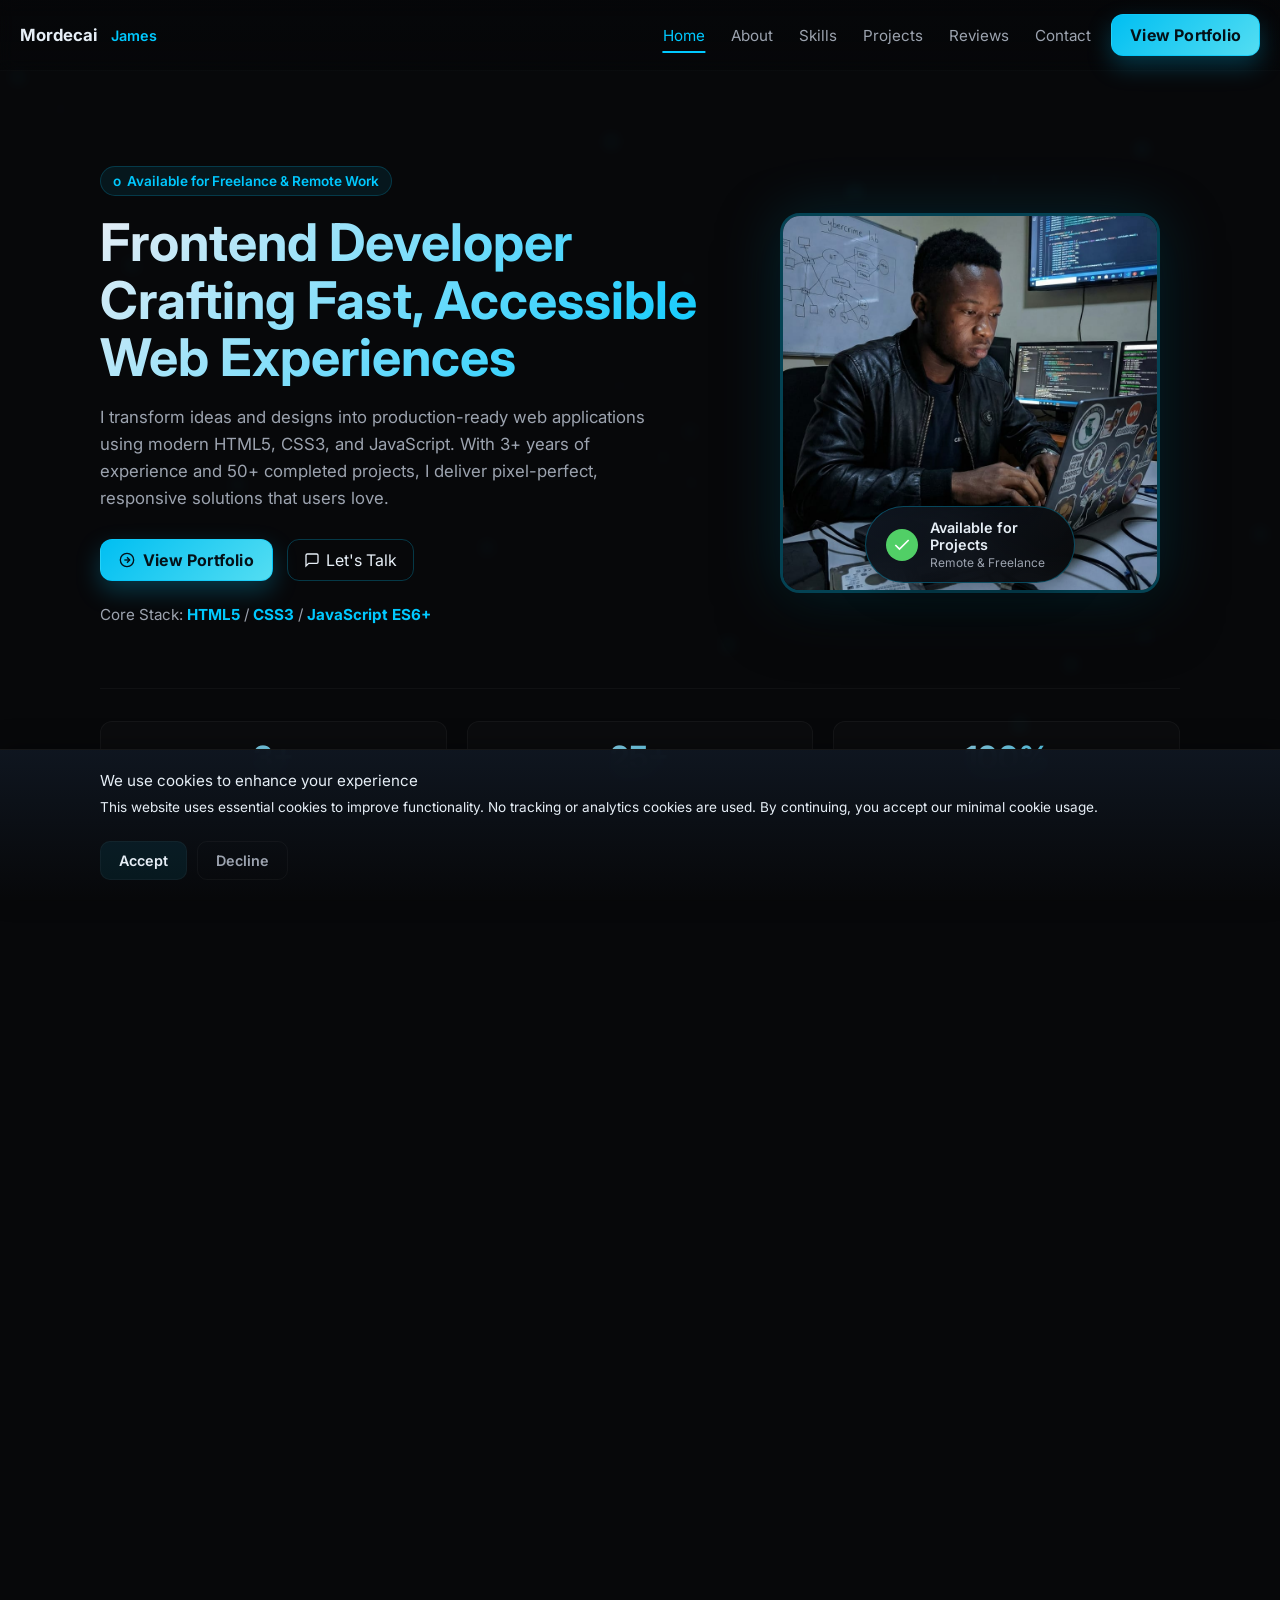
==== index.html @ 6c21eb7c "Update index.html" ====
<!doctype html>
<html lang="en">
<head>
  <meta charset="utf-8">
  <meta name="viewport" content="width=device-width, initial-scale=1">
  <title>Mordecai James - Frontend Developer | HTML, CSS, JavaScript Expert</title>

  <!-- Preload critical hero image for faster LCP -->
  <link rel="preload" as="image" href="mordecai.jpeg" fetchpriority="high">

  <!-- Preconnect for performance -->
  <link rel="preconnect" href="https://fonts.googleapis.com">
  <link rel="preconnect" href="https://fonts.gstatic.com" crossorigin>
  <link href="https://fonts.googleapis.com/css2?family=Inter:wght@300;400;600;700&family=Playfair+Display:ital,wght@0,500;0,600;1,500;1,600&display=swap" rel="stylesheet">

  <!-- SEO & Social Meta Tags -->
  <meta name="description" content="Mordecai James - Frontend Developer with 3+ years of experience building responsive, accessible web applications. Specializing in HTML5, CSS3, and JavaScript.">
  <meta name="keywords" content="frontend developer, web developer, HTML, CSS, JavaScript, portfolio, Mordecai James, Nigeria developer, responsive design">
  <meta name="author" content="Mordecai James">
  <meta name="theme-color" content="#07080a">
  
  <!-- Open Graph / Facebook -->
  <meta property="og:type" content="website">
  <meta property="og:url" content="https://yourwebsite.com/">
  <meta property="og:title" content="Mordecai James - Frontend Developer">
  <meta property="og:description" content="Frontend Developer specializing in building fast, accessible web experiences with modern technologies.">
  <meta property="og:image" content="https://yourwebsite.com/og-image.jpg">
  
  <!-- Twitter -->
  <meta name="twitter:card" content="summary_large_image">
  <meta name="twitter:title" content="Mordecai James - Frontend Developer">
  <meta name="twitter:description" content="Frontend Developer specializing in building fast, accessible web experiences.">
  <meta name="twitter:image" content="https://yourwebsite.com/og-image.jpg">
  
  <!-- Structured Data -->
  <script type="application/ld+json">
  {
    "@context": "https://schema.org",
    "@type": "Person",
    "name": "Mordecai James",
    "jobTitle": "Frontend Developer",
    "url": "https://yourwebsite.com",
    "sameAs": [
      "https://www.facebook.com/DrummerKingmjt",
      "https://github.com/mordecaijames",
      "https://linkedin.com/in/mordecaijames"
    ],
    "address": {
      "@type": "PostalAddress",
      "addressLocality": "Kaduna",
      "addressCountry": "Nigeria"
    },
    "email": "mordecaijames78@gmail.com",
    "telephone": "+234-907-767-3110"
  }
  </script>

  <script>
    document.documentElement.classList.add('js');
  </script>

  <style>
/* =========================
   FUTURISTIC MINIMAL THEME
   Enhanced & Production Ready
   ========================= */

:root {
  --bg: #07080a;
  --surface: #0f1620;
  --card: rgba(255,255,255,0.02);
  --card-border: rgba(255,255,255,0.04);
  --text: #e6eef6;
  --muted: #9ca3af;
  --accent: #00c9ff;
  --accent-soft: rgba(0,201,255,0.08);
  --success: #51cf66;
  --warning: #ffd43b;
  --error: #ff6b6b;
  --radius: 14px;
  --glass-blur: 8px;
  --container: 1120px;
  --transition: 320ms cubic-bezier(.16,.84,.24,1);
  
  --spacing-xs: 8px;
  --spacing-sm: 16px;
  --spacing-md: 24px;
  --spacing-lg: 32px;
  --spacing-xl: 48px;
  --spacing-2xl: 64px;
}

* { 
  box-sizing: border-box;
}

img {
  max-width: 100%;
  height: auto;
  display: block;
}

button,
input,
textarea,
select {
  font: inherit;
}

html {
  scroll-behavior: smooth;
}

html,
body { 
  height: 100%;
  margin: 0; 
  padding: 0; 
  background: var(--bg); 
  color: var(--text); 
  font-family: Inter, system-ui, -apple-system, "Segoe UI", Roboto, "Helvetica Neue", Arial, sans-serif; 
  -webkit-font-smoothing: antialiased; 
  -moz-osx-font-smoothing: grayscale;
  overflow-x: hidden;
}

/* Selection color */
::selection {
  background: var(--accent-soft);
  color: var(--accent);
}

/* Layout helpers */
.container { 
  width: 100%;
  max-width: var(--container); 
  margin: 0 auto; 
  padding: 0 clamp(16px, 4vw, 20px);
}

.grid {
  display: grid;
  gap: clamp(16px, 3vw, 24px); 
  align-items: center; 
}

.section { 
  padding: clamp(40px, 8vw, 64px) 0;
  position: relative; 
  z-index: 5; 
}

.section {
  content-visibility: auto;
  contain-intrinsic-size: 1px 800px;
}

.hero {
  content-visibility: visible;
}

section[id] {
  scroll-margin-top: 90px;
}

.section-head {
  text-align: center;
  margin-bottom: clamp(28px, 5vw, 40px);
}

.section-head h2 {
  font-size: clamp(1.75rem, 3.5vw, 2.25rem);
  margin: 0 0 12px 0;
  line-height: 1.2;
}

.section-head p {
  color: var(--muted);
  font-size: clamp(0.9rem, 2vw, 1rem);
  line-height: 1.6;
  max-width: 600px;
  margin: 0 auto;
}

/* Scroll progress */
#scrollProgress {
  position: fixed;
  left: 0; 
  top: 0; 
  height: 4px; 
  width: 0%; 
  background: linear-gradient(90deg, var(--accent), rgba(0,201,255,0.6)); 
  z-index: 60; 
  box-shadow: 0 6px 18px rgba(0,0,0,0.25); 
  transition: width 120ms linear; 
}

/* Particles canvas */
#particles { 
  position: fixed; 
  inset: 0; 
  z-index: 0; 
  pointer-events: none !important;
  mix-blend-mode: screen; 
  opacity: 0.7; 
  filter: blur(6px); 
}

.nav { 
  position: fixed; 
  inset: 0 auto auto 0;
  top: 0; 
  z-index: 60; 
  width: 100%; 
  pointer-events: auto;
}

.nav-inner { 
  display: flex; 
  align-items: center; 
  justify-content: space-between; 
  padding: clamp(10px, 2vw, 14px) clamp(16px, 4vw, 20px); 
  gap: clamp(12px, 2vw, 16px); 
  backdrop-filter: blur(var(--glass-blur)); 
  background: linear-gradient(180deg, rgba(5,6,8,0.55), rgba(5,6,8,0.35)); 
  border-bottom: 1px solid rgba(255,255,255,0.02); 
  pointer-events: auto;
}

.brand { 
  font-weight: 700; 
  font-size: clamp(0.95rem, 2.5vw, 1.05rem); 
  color: var(--text); 
  text-decoration: none; 
  display: inline-flex; 
  gap: 8px; 
  align-items: center;
  white-space: nowrap;
  cursor: pointer;
  pointer-events: auto;
}

.brand .dot {
  color: var(--accent); 
  font-weight: 600; 
  margin-left: 6px; 
  font-size: 0.9rem; 
}

.nav-links { 
  display: flex; 
  align-items: center; 
  gap: clamp(8px, 2vw, 14px);
  pointer-events: auto;
}

.nav-link { 
  color: var(--muted); 
  text-decoration: none; 
  padding: 8px 6px; 
  border-radius: 8px; 
  transition: var(--transition);
  font-size: clamp(0.85rem, 2vw, 0.95rem);
  white-space: nowrap;
  position: relative;
  cursor: pointer;
  pointer-events: auto;
  user-select: none;
}

.nav-link::after {
  content: '';
  position: absolute;
  bottom: 0;
  left: 50%;
  width: 0;
  height: 2px;
  background: var(--accent);
  transform: translateX(-50%);
  transition: width var(--transition);
}

.nav-link:hover,
.nav-link.active { 
  color: var(--accent); 
}

.nav-link:hover::after,
.nav-link.active::after {
  width: 80%;
}

.nav-link[aria-current="page"] {
  color: var(--accent);
}

.nav-link[aria-current="page"]::after {
  width: 80%;
}

/* Buttons */
.btn-accent { 
  display: inline-flex; 
  gap: 8px; 
  align-items: center; 
  padding: clamp(8px, 2vw, 10px) clamp(14px, 3vw, 18px); 
  min-height: 40px;
  border-radius: 12px; 
  border: 1px solid rgba(0,201,255,0.5); 
  background: linear-gradient(135deg, rgba(0,201,255,0.95), rgba(88,233,255,0.95)); 
  color: #041118; 
  text-decoration: none; 
  font-weight: 700; 
  transition: var(--transition); 
  box-shadow: 0 10px 24px rgba(0,201,255,0.25);
  font-size: clamp(0.9rem, 2.2vw, 1rem);
  letter-spacing: 0.2px;
  white-space: nowrap;
  cursor: pointer;
  pointer-events: auto;
  user-select: none;
  font-family: inherit;
  -webkit-appearance: none;
  appearance: none;
}
.btn-accent:hover {
  box-shadow: 0 14px 30px rgba(0,201,255,0.32); 
  transform: translateY(-2px); 
  border-color: rgba(0,201,255,0.7);
  filter: brightness(1.02);
}
.btn-accent:active {
  transform: translateY(0);
  box-shadow: 0 8px 20px rgba(0,201,255,0.22);
}
.btn-ghost {
  display: inline-flex;
  align-items: center;
  gap: 6px;
  padding: clamp(8px, 2vw, 10px) clamp(14px, 3vw, 16px);
  min-height: 40px;
  border-radius: 12px;
  background: transparent;
  color: var(--text);
  border: 1px solid rgba(0,201,255,0.25);
  text-decoration: none;
  cursor: pointer;
  transition: var(--transition);
  font-size: clamp(0.9rem, 2.2vw, 1rem);
  pointer-events: auto;
  user-select: none;
  font-family: inherit;
  -webkit-appearance: none;
  appearance: none;
}
.btn-ghost:hover {
  color: #041118;
  background: rgba(0,201,255,0.2);
  border-color: rgba(0,201,255,0.45);
  transform: translateY(-1px);
}

.btn-accent:disabled,
.btn-ghost:disabled {
  opacity: 0.6;
  cursor: not-allowed;
  transform: none;
  box-shadow: none;
  filter: none;
}
/* Focus states */
a:focus-visible, 
button:focus-visible {
  outline: 3px solid rgba(0,201,255,0.3);
  outline-offset: 3px;
}

/* Mobile toggle */
.mobile-toggle { 
  display: none; 
  background: transparent; 
  border: 1px solid rgba(255,255,255,0.04); 
  padding: 8px; 
  border-radius: 8px; 
  color: var(--text);
  cursor: pointer;
  transition: var(--transition);
}

.mobile-toggle:hover { 
  transform: translateY(-1px); 
  background: rgba(255,255,255,0.02);
}

@media (max-width: 991px) { 
  .nav-links { 
    display: none; 
  } 
  .mobile-toggle { 
    display: inline-flex; 
  }
}

/* Mobile menu */
.mobile-menu { 
  position: fixed; 
  inset: 0; 
  z-index: 120; 
  display: flex; 
  align-items: flex-start; 
  justify-content: center; 
  pointer-events: none;
  background: rgba(0,0,0,0.6);
  backdrop-filter: blur(4px);
  opacity: 0;
  transition: opacity var(--transition);
}

.mobile-menu.show {
  opacity: 1;
  pointer-events: auto;
}

.mobile-card {
  margin-top: clamp(68px, 12vw, 78px); 
  width: calc(100% - 32px); 
  max-width: 420px; 
  background: linear-gradient(135deg, rgba(15,22,32,0.98), rgba(7,8,10,0.98));
  border: 1px solid var(--card-border); 
  border-radius: 12px; 
  padding: 18px; 
  box-shadow: 0 18px 60px rgba(0,0,0,0.6); 
  pointer-events: auto; 
  transform: translateY(-20px); 
  transition: transform var(--transition); 
}

.mobile-menu.show .mobile-card {
  transform: translateY(0);
}

.mobile-close {
  background: transparent; 
  border: none; 
  color: var(--text); 
  font-size: 20px; 
  float: right;
  cursor: pointer;
  padding: 4px;
  transition: var(--transition);
  line-height: 1;
}

.mobile-close:hover {
  transform: scale(1.1);
  color: var(--accent);
}

.mobile-nav { 
  display: flex; 
  flex-direction: column; 
  gap: 8px; 
  margin-top: 8px;
  clear: both;
}

.mobile-link { 
  text-decoration: none; 
  color: var(--text); 
  padding: 10px; 
  border-radius: 8px;
  transition: var(--transition);
  font-size: clamp(0.9rem, 2vw, 1rem);
}

.mobile-link:hover {
  background: rgba(255,255,255,0.02);
  color: var(--accent);
}

/* Hero Section */
.hero { 
  padding-top: clamp(100px, 18vw, 140px); 
  padding-bottom: clamp(40px, 8vw, 60px); 
  min-height: 100vh; 
  display: flex;
  align-items: center; 
}

.hero-grid {
  display: grid;
  grid-template-columns: 1fr;
  gap: clamp(32px, 6vw, 48px);
  align-items: center;
  width: 100%;
}

@media (min-width: 992px) { 
  .hero-grid { 
    grid-template-columns: 1fr 420px;
    gap: 60px;
  }
}

.kicker { 
  display: inline-flex;
  align-items: center;
  gap: 6px;
  padding: 6px 12px; 
  border-radius: 999px; 
  background: var(--accent-soft); 
  color: var(--accent); 
  font-size: clamp(0.75rem, 2vw, 0.85rem); 
  margin-bottom: 18px;
  font-weight: 600;
  border: 1px solid rgba(0,201,255,0.2);
}

.kicker::before {
  content: 'o';
  animation: pulse 2s ease-in-out infinite;
}

@keyframes pulse {
  0%, 100% { opacity: 1; }
  50% { opacity: 0.5; }
}

.hero-title { 
  font-size: clamp(1.75rem, 6vw, 3.25rem); 
  line-height: 1.1; 
  margin: 0 0 clamp(14px, 3vw, 18px) 0;
  background: linear-gradient(135deg, var(--text) 0%, var(--accent) 100%);
  -webkit-background-clip: text;
  -webkit-text-fill-color: transparent;
  background-clip: text;
}

.hero-sub { 
  color: var(--muted); 
  max-width: 52ch; 
  margin-bottom: clamp(20px, 4vw, 28px);
  font-size: clamp(0.95rem, 2.5vw, 1.05rem);
  line-height: 1.6;
}

.hero-ctas { 
  display: flex; 
  gap: clamp(10px, 2vw, 14px); 
  align-items: center;
  flex-wrap: wrap;
}

.hero-meta { 
  color: var(--muted); 
  margin-top: clamp(20px, 4vw, 24px);
  font-size: clamp(0.85rem, 2vw, 0.95rem);
}

.hero-meta strong {
  color: var(--accent);
}

/* Hero Photo */
.hero-photo-container {
  position: relative;
  display: flex;
  align-items: center;
  justify-content: center;
  padding: clamp(16px, 3vw, 20px);
}

.hero-photo {
  position: relative;
  width: 100%;
  max-width: clamp(280px, 50vw, 380px);
  aspect-ratio: 1;
  object-fit: cover;
  border-radius: clamp(16px, 3vw, 20px);
  border: 3px solid rgba(0,201,255,0.3);
  box-shadow: 
    0 0 60px rgba(0,201,255,0.15),
    0 20px 60px rgba(0,0,0,0.5);
  z-index: 2;
  transition: var(--transition);
}

.hero-photo:hover {
  transform: scale(1.02);
  border-color: rgba(0,201,255,0.5);
}

.photo-badge {
  position: absolute;
  bottom: clamp(20px, 4vw, 30px);
  left: 50%;
  transform: translateX(-50%);
  background: linear-gradient(135deg, rgba(15,22,32,0.95), rgba(7,8,10,0.95));
  backdrop-filter: blur(12px);
  border: 1px solid rgba(0,201,255,0.3);
  border-radius: 50px;
  padding: clamp(10px, 2vw, 12px) clamp(16px, 3vw, 20px);
  display: flex;
  align-items: center;
  gap: clamp(10px, 2vw, 12px);
  box-shadow: 0 8px 32px rgba(0,0,0,0.4);
  z-index: 3;
  animation: slideUp 0.6s ease-out 0.3s backwards;
}

@keyframes slideUp {
  from {
    opacity: 0;
    transform: translateX(-50%) translateY(20px);
  }
  to {
    opacity: 1;
    transform: translateX(-50%) translateY(0);
  }
}

.badge-icon {
  width: clamp(28px, 5vw, 32px);
  height: clamp(28px, 5vw, 32px);
  background: var(--success);
  border-radius: 50%;
  display: flex;
  align-items: center;
  justify-content: center;
  color: white;
  flex-shrink: 0;
  font-size: clamp(0.9rem, 2vw, 1rem);
}

.badge-text {
  text-align: left;
  min-width: 0;
}

.badge-title {
  font-size: clamp(0.8rem, 2vw, 0.9rem);
  font-weight: 600;
  color: var(--text);
  margin-bottom: 2px;
}

.badge-subtitle {
  font-size: clamp(0.7rem, 1.8vw, 0.75rem);
  color: var(--muted);
}

/* Stats */
.hero-stats {
  display: grid;
  grid-template-columns: repeat(auto-fit, minmax(120px, 1fr));
  gap: clamp(12px, 3vw, 20px);
  margin-top: clamp(32px, 6vw, 48px);
  padding-top: clamp(24px, 4vw, 32px);
  border-top: 1px solid rgba(255,255,255,0.04);
}

.stat-item {
  text-align: center;
  padding: clamp(12px, 2.5vw, 16px);
  background: var(--card);
  border: 1px solid var(--card-border);
  border-radius: 12px;
  transition: var(--transition);
}

.stat-item:hover {
  transform: translateY(-4px);
  border-color: rgba(0,201,255,0.2);
  box-shadow: 0 8px 24px rgba(0,201,255,0.08);
}

.stat-number {
  font-size: clamp(1.5rem, 4vw, 2rem);
  font-weight: 700;
  background: linear-gradient(135deg, var(--text) 0%, var(--accent) 100%);
  -webkit-background-clip: text;
  -webkit-text-fill-color: transparent;
  background-clip: text;
  margin-bottom: 4px;
  display: block;
}

.stat-label {
  font-size: clamp(0.75rem, 2vw, 0.85rem);
  color: var(--muted);
  text-transform: uppercase;
  letter-spacing: 0.5px;
  display: block;
}

/* Cards */
.card {
  background: rgba(255,255,255,0.02);
  border-radius: 12px;
  padding: clamp(16px, 3vw, 24px);
  border: 1px solid rgba(255,255,255,0.04);
  box-shadow: 0 8px 24px rgba(0,201,255,0.04);
  transition: var(--transition);
}

.card:hover {
  transform: translateY(-4px);
  box-shadow: 0 12px 32px rgba(0,201,255,0.1);
  border-color: rgba(0,201,255,0.1);
}

.card h3 {
  font-size: clamp(1rem, 2.5vw, 1.15rem);
  margin-top: 0;
  position: relative;
  padding-bottom: 12px;
}

.card h3::after {
  content: "";
  position: absolute;
  bottom: 0;
  left: 0;
  width: 40px;
  height: 3px;
  background: var(--accent);
  border-radius: 2px;
}

/* About Section */
.about-grid { 
  grid-template-columns: 1fr;
  gap: clamp(20px, 4vw, 24px);
}

@media (min-width: 768px) { 
  .about-grid { 
    grid-template-columns: minmax(250px, 300px) 1fr; 
  } 
}

.avatar { 
  width: 100%;
  max-width: 200px;
  aspect-ratio: 1;
  border-radius: 50%; 
  object-fit: cover; 
  border: 3px solid rgba(0,201,255,0.2); 
  box-shadow: 0 8px 24px rgba(0,0,0,0.3);
}

.info-list {
  list-style: none;
  padding: 0;
  margin: 16px 0;
}

.info-list li {
  padding: 8px 0;
  border-bottom: 1px solid rgba(255,255,255,0.04);
  color: var(--muted);
}

.info-list li:last-child {
  border-bottom: none;
}

.info-list strong {
  color: var(--text);
  margin-right: 8px;
}

.two-grid { 
  display: grid; 
  grid-template-columns: 1fr; 
  gap: clamp(12px, 2.5vw, 16px); 
  margin-top: 16px; 
}

@media (min-width: 640px) { 
  .two-grid { 
    grid-template-columns: 1fr 1fr; 
  } 
}

.mini {
  background: linear-gradient(135deg, var(--card) 0%, rgba(0,201,255,0.05) 100%);
  border: 1px solid var(--card-border);
  border-radius: 12px;
  padding: clamp(14px, 3vw, 16px) clamp(16px, 3.5vw, 20px);
  transition: var(--transition);
}

.mini:hover {
  transform: translateY(-4px);
  box-shadow: 0 12px 24px rgba(0,201,255,0.08);
  border-color: rgba(0,201,255,0.2);
}

.mini h3 {
  font-size: clamp(1.1rem, 2.5vw, 1.3rem);
  font-weight: 600;
  margin-bottom: 12px;
  margin-top: 0;
}

.mini ul {
  list-style: none;
  padding: 0;
  margin: 8px 0 0 0;
  font-size: clamp(0.85rem, 2vw, 0.95rem);
}

.mini ul li {
  margin-bottom: 6px;
  padding-left: 20px;
  position: relative;
  line-height: 1.6;
  transition: var(--transition);
  color: var(--muted);
}

.mini ul li:before {
  content: "v";
  position: absolute;
  left: 0;
  color: var(--accent);
  font-weight: bold;
}

.mini ul li:hover {
  transform: translateX(4px);
  color: var(--text);
}

/* Skills Section */
.skills-grid { 
  grid-template-columns: 1fr;
  gap: clamp(16px, 3vw, 24px);
}

@media (min-width: 640px) {
  .skills-grid {
    grid-template-columns: repeat(2, 1fr);
  }
}

@media (min-width: 900px) { 
  .skills-grid { 
    grid-template-columns: repeat(3, 1fr); 
  } 
}

.skill {
  margin-bottom: 16px; 
}

.skill h4 {
  margin: 0 0 8px 0;
  font-size: clamp(0.9rem, 2vw, 1rem);
  color: var(--text);
  display: flex;
  justify-content: space-between;
  align-items: center;
}

.progress-container { 
  background: rgba(255,255,255,0.04); 
  height: 8px; 
  border-radius: 999px; 
  overflow: hidden; 
  position: relative;
}

.progress-bar { 
  height: 8px;
  width: 0%; 
  background: linear-gradient(90deg, var(--accent), rgba(0,201,255,0.6)); 
  box-shadow: 0 0 10px rgba(0,201,255,0.4); 
  transition: width 1.2s cubic-bezier(.16,.84,.24,1); 
  position: relative;
}

.progress-bar::after {
  content: '';
  position: absolute;
  right: 0;
  top: 0;
  width: 20%;
  height: 100%;
  background: linear-gradient(90deg, transparent, rgba(255,255,255,0.3));
}

.tool-grid { 
  display: grid; 
  grid-template-columns: repeat(auto-fill, minmax(90px, 1fr)); 
  gap: 8px; 
  margin-top: 12px; 
}

.tool { 
  padding: clamp(8px, 2vw, 10px); 
  text-align: center; 
  border-radius: 8px; 
  background: rgba(255,255,255,0.02); 
  border: 1px solid rgba(255,255,255,0.03); 
  color: var(--muted); 
  transition: var(--transition);
  cursor: default;
  font-size: clamp(0.8rem, 2vw, 0.9rem);
}

.tool:hover {
  background: var(--accent-soft);
  color: var(--accent);
  border-color: var(--accent);
  transform: translateY(-2px);
}

/* Projects */
.project-grid { 
  grid-template-columns: 1fr;
  gap: clamp(16px, 3vw, 20px); 
}

@media (min-width: 768px) {
  .project-grid {
    grid-template-columns: repeat(2, 1fr);
  }
}

.project-media {
  width: 100%;
  border-radius: 12px;
  overflow: hidden;
  border: 1px solid rgba(255,255,255,0.06);
  background: linear-gradient(135deg, rgba(0,201,255,0.08), rgba(255,255,255,0.02));
  aspect-ratio: 16 / 9;
  margin: 12px 0 16px;
}

.project-media img {
  width: 100%;
  height: 100%;
  object-fit: cover;
  display: block;
}

.project-metrics {
  display: flex;
  gap: 12px;
  flex-wrap: wrap;
  margin: 12px 0;
  padding: 12px 0;
  border-top: 1px solid rgba(255,255,255,0.04);
  border-bottom: 1px solid rgba(255,255,255,0.04);
}

.project-metrics span {
  font-size: clamp(0.75rem, 2vw, 0.85rem);
  color: var(--muted);
  background: rgba(255,255,255,0.02);
  padding: 4px 10px;
  border-radius: 6px;
}

.tags {
  margin-top: 12px; 
  display: flex; 
  gap: 8px; 
  flex-wrap: wrap; 
}

.project-tech { 
  display: inline-block; 
  background: rgba(255,255,255,0.03); 
  padding: 6px 10px; 
  border-radius: 999px; 
  color: var(--muted); 
  font-size: clamp(0.75rem, 1.8vw, 0.78rem); 
  border: 1px solid rgba(255,255,255,0.04);
  transition: var(--transition);
}

.project-tech:hover {
  background: var(--accent-soft);
  color: var(--accent);
  border-color: var(--accent);
}

.project-actions { 
  margin-top: 12px; 
  display: flex; 
  gap: 10px;
  flex-wrap: wrap;
}

.link { 
  color: var(--muted); 
  text-decoration: none; 
  border: 1px solid rgba(255,255,255,0.03); 
  padding: 6px 10px; 
  border-radius: 8px; 
  cursor: pointer;
  transition: var(--transition);
  font-size: clamp(0.85rem, 2vw, 0.95rem);
}

.link:hover { 
  color: var(--accent); 
  background: rgba(0,201,255,0.04); 
  transform: translateY(-1px); 
  border-color: var(--accent);
}

/* Testimonials */
.testimonial-grid { 
  grid-template-columns: 1fr;
  gap: clamp(16px, 3vw, 20px); 
}

@media (min-width: 640px) {
  .testimonial-grid {
    grid-template-columns: repeat(2, 1fr);
  }
}

@media (min-width: 992px) { 
  .testimonial-grid { 
    grid-template-columns: repeat(3, 1fr); 
  } 
}

.testimonial-header {
  display: flex;
  align-items: center;
  gap: 12px;
  margin-bottom: 12px;
}

.testimonial-avatar {
  width: clamp(44px, 8vw, 48px);
  height: clamp(44px, 8vw, 48px);
  border-radius: 50%;
  object-fit: cover;
  border: 2px solid rgba(255,255,255,0.04);
  flex-shrink: 0;
}

.rating {
  color: var(--accent);
  font-size: clamp(1rem, 2vw, 1.1rem);
  letter-spacing: 2px;
  margin: 8px 0;
}

.testimonial-grid .card {
  position: relative;
  overflow: hidden;
}

.testimonial-grid .card::after {
  content: "";
  position: absolute;
  top: -40%;
  left: -120%;
  width: 60%;
  height: 180%;
  background: linear-gradient(120deg, transparent, rgba(0,201,255,0.12), transparent);
  transform: translateX(0);
  opacity: 0;
  pointer-events: none;
}

.testimonial-grid .card:hover::after,
.testimonial-grid .card:focus-within::after {
  animation: testimonialShine 1.2s ease;
}

@keyframes testimonialShine {
  0% { transform: translateX(0); opacity: 0; }
  30% { opacity: 0.35; }
  100% { transform: translateX(240%); opacity: 0; }
}

/* Contact */
.contact-grid { 
  grid-template-columns: 1fr; 
  gap: clamp(16px, 3vw, 20px); 
}

@media (min-width: 768px) {
  .contact-grid {
    grid-template-columns: 1fr 340px;
  }
}

.contact-form {
  position: relative;
  z-index: 30;
}

.label { 
  font-size: clamp(0.85rem, 2vw, 0.9rem); 
  color: var(--muted); 
  margin-bottom: 6px; 
  display: block; 
  font-weight: 500;
}

.input, textarea { 
  width: 100%; 
  padding: clamp(10px, 2vw, 12px) 14px; 
  border-radius: 8px; 
  background: rgba(255,255,255,0.02); 
  border: 1px solid rgba(255,255,255,0.04); 
  color: var(--text); 
  outline: none; 
  transition: var(--transition);
  font-size: clamp(0.9rem, 2vw, 1rem);
  font-family: inherit;
  margin-bottom: 16px;
}

.input:focus, textarea:focus { 
  border-color: var(--accent); 
  box-shadow: 0 0 0 3px rgba(0,201,255,0.1); 
  background: rgba(255,255,255,0.03);
}

textarea {
  resize: vertical;
  min-height: 120px;
}

.contact-list {
  list-style: none;
  padding: 0;
  margin: 16px 0;
}

.contact-list li {
  margin-bottom: 14px;
  color: var(--muted);
  font-size: clamp(0.85rem, 2vw, 0.95rem);
  display: flex;
  align-items: flex-start;
  gap: 8px;
}

.contact-list li::before {
  content: '>';
  color: var(--accent);
  flex-shrink: 0;
}

.contact-list a {
  color: var(--accent);
  text-decoration: none;
  transition: var(--transition);
  word-break: break-word;
}

.contact-list a:hover {
  color: var(--text);
  text-decoration: underline;
}

.social-links {
  display: flex;
  gap: 12px;
  margin-top: 20px;
  padding-top: 20px;
  border-top: 1px solid rgba(255, 255, 255, 0.04);
  flex-wrap: wrap;
}

.social-link {
  display: flex;
  align-items: center;
  justify-content: center;
  width: clamp(40px, 8vw, 44px);
  height: clamp(40px, 8vw, 44px);
  border-radius: 10px;
  background: rgba(255, 255, 255, 0.02);
  border: 1px solid rgba(255, 255, 255, 0.04);
  color: var(--muted);
  transition: var(--transition);
}

.social-link:hover {
  background: var(--accent-soft);
  border-color: var(--accent);
  color: var(--accent);
  transform: translateY(-2px);
  box-shadow: 0 8px 20px rgba(0, 201, 255, 0.08);
}

/* Status message */
.status-msg {
  margin-top: 12px;
  padding: 12px;
  border-radius: 8px;
  font-size: clamp(0.85rem, 2vw, 0.95rem);
  display: none;
}

.status-msg.show {
  display: block;
}

.status-msg.success {
  background: rgba(81, 207, 102, 0.1);
  color: var(--success);
  border: 1px solid rgba(81, 207, 102, 0.2);
}

.status-msg.error {
  background: rgba(255, 107, 107, 0.1);
  color: var(--error);
  border: 1px solid rgba(255, 107, 107, 0.2);
}

/* Cookie Banner */
.cookie-banner {
  position: fixed;
  bottom: 0;
  left: 0;
  right: 0;
  z-index: 100;
  background: linear-gradient(180deg, rgba(15,22,32,0.98), rgba(7,8,10,0.98));
  backdrop-filter: blur(12px);
  border-top: 1px solid rgba(255,255,255,0.06);
  box-shadow: 0 -4px 24px rgba(0,0,0,0.3);
  transform: translateY(100%);
  transition: transform 0.4s cubic-bezier(.16,.84,.24,1);
}

.cookie-banner.show {
  transform: translateY(0);
}

.cookie-content {
  max-width: var(--container);
  margin: 0 auto;
  padding: clamp(16px, 3vw, 20px);
  display: flex;
  align-items: center;
  justify-content: space-between;
  gap: clamp(16px, 3vw, 20px);
  flex-wrap: wrap;
}

.cookie-text p {
  margin: 0 0 4px 0;
  color: var(--text);
  font-size: clamp(0.85rem, 2vw, 0.95rem);
  line-height: 1.5;
}

.cookie-text a {
  color: var(--accent);
  text-decoration: none;
}

.cookie-text a:hover {
  text-decoration: underline;
}

.cookie-actions {
  display: flex;
  gap: 10px;
  align-items: center;
  flex-wrap: wrap;
}

.cookie-btn {
  padding: clamp(8px, 2vw, 10px) clamp(14px, 3vw, 18px);
  border-radius: 10px;
  font-size: clamp(0.85rem, 2vw, 0.9rem);
  font-weight: 600;
  cursor: pointer;
  transition: var(--transition);
  border: 1px solid rgba(255,255,255,0.04);
  font-family: inherit;
  white-space: nowrap;
}

.cookie-btn.accept {
  background: var(--accent-soft);
  color: var(--text);
}

.cookie-btn.accept:hover {
  box-shadow: 0 6px 20px rgba(0,201,255,0.14);
  transform: translateY(-1px);
}

.cookie-btn.decline {
  background: transparent;
  color: var(--muted);
}

.cookie-btn.decline:hover {
  color: var(--text);
  background: rgba(255,255,255,0.02);
}

/* Footer */
.footer { 
  border-top: 1px solid rgba(255,255,255,0.03); 
  padding: clamp(32px, 6vw, 64px) 0; 
  margin-top: clamp(24px, 5vw, 32px); 
  background: linear-gradient(180deg, rgba(8,10,12,0.98), rgba(6,8,10,0.98));
}

.footer-grid {
  display: grid;
  grid-template-columns: 1.4fr 1fr 1fr 1fr;
  gap: clamp(20px, 4vw, 32px);
}

@media (max-width: 900px) {
  .footer-grid {
    grid-template-columns: 1fr 1fr;
  }
}

@media (max-width: 600px) {
  .footer-grid {
    grid-template-columns: 1fr;
  }
}

.footer-brand h3 {
  margin: 0 0 6px 0;
  font-size: clamp(1.1rem, 2.5vw, 1.35rem);
  letter-spacing: 0.8px;
}

.footer-brand .muted {
  margin: 0;
  line-height: 1.6;
}

.footer-title {
  font-size: clamp(0.75rem, 2vw, 0.85rem);
  letter-spacing: 2px;
  text-transform: uppercase;
  color: rgba(255,255,255,0.6);
  margin: 0 0 12px 0;
}

.footer-links {
  display: flex;
  flex-direction: column;
  gap: 8px;
}

.footer-links a {
  color: var(--muted);
  text-decoration: none;
  transition: var(--transition);
  font-size: clamp(0.85rem, 2vw, 0.95rem);
}

.footer-links a:hover {
  color: var(--accent);
}

.footer-socials {
  display: flex;
  gap: 10px;
  margin-top: 16px;
}

.footer-social {
  width: 36px;
  height: 36px;
  border-radius: 8px;
  display: inline-flex;
  align-items: center;
  justify-content: center;
  background: rgba(255,255,255,0.03);
  border: 1px solid rgba(255,255,255,0.05);
  color: var(--muted);
  transition: var(--transition);
}

.footer-social:hover {
  color: var(--accent);
  border-color: rgba(0,201,255,0.4);
  box-shadow: 0 8px 20px rgba(0,201,255,0.1);
  transform: translateY(-2px);
}

.footer-bottom {
  margin-top: clamp(20px, 4vw, 28px);
  padding-top: clamp(14px, 3vw, 18px);
  border-top: 1px solid rgba(255,255,255,0.04);
  display: flex;
  flex-wrap: wrap;
  gap: 12px;
  justify-content: space-between;
  font-size: clamp(0.85rem, 2vw, 0.95rem);
}

.footer-bottom a {
  color: var(--muted);
  text-decoration: none;
}

.footer-bottom a:hover {
  color: var(--accent);
}

/* Utility */
.muted { 
  color: var(--muted); 
}

.mt { 
  margin-top: 12px; 
}

.reveal { 
  opacity: 1; 
  transform: none; 
}

.js .reveal { 
  opacity: 0; 
  transform: translateY(14px); 
  transition: opacity 0.8s ease, transform 0.8s ease; 
}

.js .reveal.in-view { 
  opacity: 1; 
  transform: none; 
}

/* Accessibility */
.skip-link {
  position: absolute;
  top: -40px;
  left: 0;
  background: var(--accent);
  color: var(--bg);
  padding: 8px 16px;
  text-decoration: none;
  z-index: 100;
  border-radius: 0 0 8px 0;
}

.skip-link:focus {
  top: 0;
}

/* Reduced motion */
@media (prefers-reduced-motion: reduce) {
  *,
  *::before,
  *::after {
    animation-duration: 0.01ms !important;
    animation-iteration-count: 1 !important;
    transition-duration: 0.01ms !important;
  }
  
  .reveal {
    opacity: 1;
    transform: none;
  }
}

/* Responsive */
@media (max-width: 640px) {
  .hero-ctas {
    flex-direction: column;
    align-items: stretch;
  }
  
  .hero-ctas .btn-accent,
  .hero-ctas .btn-ghost {
  display: inline-flex;
  align-items: center;
  gap: 6px;
  padding: clamp(8px, 2vw, 10px) clamp(14px, 3vw, 16px);
  min-height: 40px;
  border-radius: 12px;
  background: transparent;
  color: var(--text);
  border: 1px solid rgba(0,201,255,0.25);
  text-decoration: none;
  cursor: pointer;
  transition: var(--transition);
  font-size: clamp(0.9rem, 2.2vw, 1rem);
  pointer-events: auto;
  user-select: none;
  font-family: inherit;
  -webkit-appearance: none;
  appearance: none;
}
.footer-inner {
    flex-direction: column;
    text-align: center;
    gap: 16px;
  }
}

@media (max-width: 480px) {
  .photo-badge {
    flex-direction: column;
    text-align: center;
    padding: 12px;
  }
}
  </style>
</head>

<body>
  <a href="#main-content" class="skip-link">Skip to main content</a>

  <div id="scrollProgress" aria-hidden="true"></div>
  <canvas id="particles" aria-hidden="true"></canvas>

  <header class="nav" role="banner">
    <div class="nav-inner">
      <a href="#home" class="brand" aria-label="Mordecai James - Home">
        Mordecai<span class="dot">James</span>
      </a>

      <nav class="nav-links" aria-label="Primary navigation">
        <a href="#home" class="nav-link" style="cursor: pointer;">Home</a>
        <a href="#about" class="nav-link" style="cursor: pointer;">About</a>
        <a href="#skills" class="nav-link" style="cursor: pointer;">Skills</a>
        <a href="#projects" class="nav-link" style="cursor: pointer;">Projects</a>
        <a href="#testimonials" class="nav-link" style="cursor: pointer;">Reviews</a>
        <a href="#contact" class="nav-link" style="cursor: pointer;">Contact</a>
        <a href="#projects" class="btn-accent" style="cursor: pointer;">View Portfolio</a>
      </nav>

      <button id="mobileBtn" type="button" aria-expanded="false" aria-controls="mobileMenu" class="mobile-toggle" aria-label="Open navigation menu">
        <svg viewBox="0 0 24 24" width="20" height="20" fill="none" stroke="currentColor" stroke-width="2" stroke-linecap="round" aria-hidden="true">
          <line x1="3" y1="6" x2="21" y2="6"></line>
          <line x1="3" y1="12" x2="21" y2="12"></line>
          <line x1="3" y1="18" x2="21" y2="18"></line>
        </svg>
      </button>
    </div>
  </header>

  <div id="mobileMenu" class="mobile-menu" role="dialog" aria-modal="true" aria-label="Mobile navigation">
    <div class="mobile-card">
      <button id="mobileClose" type="button" class="mobile-close" aria-label="Close navigation menu">x</button>
      <nav class="mobile-nav" aria-label="Mobile navigation menu">
        <a href="#home" class="mobile-link">Home</a>
        <a href="#about" class="mobile-link">About</a>
        <a href="#skills" class="mobile-link">Skills</a>
        <a href="#projects" class="mobile-link">Projects</a>
        <a href="#testimonials" class="mobile-link">Reviews</a>
        <a href="#contact" class="mobile-link">Contact</a>
      </nav>
    </div>
  </div>

  <main id="main-content">
    <section id="home" class="hero section reveal">
      <div class="container">
        <div class="hero-grid">
          <div class="hero-content">
            <span class="kicker">Available for Freelance & Remote Work</span>
            <h1 class="hero-title">Frontend Developer Crafting Fast, Accessible Web Experiences</h1>
            <p class="hero-sub">
              I transform ideas and designs into production-ready web applications using modern HTML5, CSS3, and JavaScript. 
              With 3+ years of experience and 50+ completed projects, I deliver pixel-perfect, responsive solutions that users love.
            </p>

            <div class="hero-ctas">
              <a href="#projects" class="btn-accent">
                <svg width="16" height="16" viewBox="0 0 24 24" fill="none" stroke="currentColor" stroke-width="2">
                  <circle cx="12" cy="12" r="10"></circle>
                  <polyline points="12 16 16 12 12 8"></polyline>
                  <line x1="8" y1="12" x2="16" y2="12"></line>
                </svg>
                View Portfolio
              </a>
              <a href="#contact" class="btn-ghost">
                <svg width="16" height="16" viewBox="0 0 24 24" fill="none" stroke="currentColor" stroke-width="2">
                  <path d="M21 15a2 2 0 0 1-2 2H7l-4 4V5a2 2 0 0 1 2-2h14a2 2 0 0 1 2 2z"></path>
                </svg>
                Let's Talk
              </a>
            </div>

            <p class="hero-meta">
              Core Stack: <strong>HTML5</strong> / <strong>CSS3</strong> / <strong>JavaScript ES6+</strong>
            </p>
          </div>

          <div class="hero-photo-container">
            <img src="mordecai.jpeg" 
                 alt="Mordecai James - Frontend Developer" 
                 class="hero-photo"
                 width="380"
                 height="380"
                 loading="eager"
                 decoding="async"
                 fetchpriority="high">
            <div class="photo-badge">
              <div class="badge-icon">
                <svg width="20" height="20" viewBox="0 0 24 24" fill="none" stroke="currentColor" stroke-width="2">
                  <polyline points="20 6 9 17 4 12"></polyline>
                </svg>
              </div>
              <div class="badge-text">
                <div class="badge-title">Available for Projects</div>
                <div class="badge-subtitle">Remote & Freelance</div>
              </div>
            </div>
          </div>
        </div>

        <div class="hero-stats">
          <div class="stat-item">
            <span class="stat-number">3+</span>
            <span class="stat-label">Years Experience</span>
          </div>
          <div class="stat-item">
            <span class="stat-number">25+</span>
            <span class="stat-label">Projects Delivered</span>
          </div>
          <div class="stat-item">
            <span class="stat-number">100%</span>
            <span class="stat-label">Client Satisfaction</span>
          </div>
        </div>
      </div>
    </section>

    <section id="about" class="section reveal">
      <div class="container">
        <div class="grid about-grid">
          <aside class="card">
            <img src="DSC_9941~3_2.jpg" 
                 alt="Mordecai James" 
                 class="avatar"
                 width="200" 
                 height="200"
                 loading="lazy"
                 decoding="async">
            <h2>About Me</h2>
            <p class="muted">
              I'm a frontend developer based in Kaduna, Nigeria, passionate about building scalable, high-quality web applications 
              that solve real problems. My work is guided by UX-first thinking and backed by clean, maintainable code.
            </p>
            <p class="muted">
              Over the past 3 years, I've delivered 50+ web projects across healthcare, education, e-commerce, and faith-based sectors. 
              I specialize in converting Figma designs into pixel-perfect, performant applications with 95+ Lighthouse scores.
            </p>
            <ul class="info-list">
              <li><strong>Location:</strong> Kaduna, Nigeria</li>
              <li><strong>Languages:</strong> English, Hausa</li>
              <li><strong>Availability:</strong> Freelance & Remote</li>
              <li><strong>Email:</strong> <a href="mailto:mordecaijames78@gmail.com">mordecaijames78@gmail.com</a></li>
            </ul>
          </aside>

          <div class="card">
            <h2>What I Do</h2>
            <p class="muted">
              I craft thoughtful web experiences -- from responsive landing pages to complex web applications. 
              I specialize in building semantic HTML structures, modern CSS layouts, and interactive JavaScript features 
              with a strong focus on performance, accessibility, and user experience.
            </p>

            <div class="two-grid">
              <div class="mini">
                <h3>Services</h3>
                <ul class="muted">
                  <li>Responsive Web Development</li>
                  <li>UI/UX Implementation</li>
                  <li>Performance Optimization</li>
                  <li>Accessibility Compliance</li>
                  <li>Cross-browser Testing</li>
                </ul>
              </div>
              <div class="mini">
                <h3>Approach</h3>
                <ul class="muted">
                  <li>Mobile-first, responsive design</li>
                  <li>Semantic HTML5 structure</li>
                  <li>Modern CSS (Flexbox, Grid)</li>
                  <li>Vanilla JavaScript & ES6+</li>
                  <li>WCAG accessibility standards</li>
                </ul>
              </div>
            </div>
          </div>
        </div>
      </div>
    </section>

    <section id="skills" class="section reveal">
      <div class="container">
        <header class="section-head">
          <h2>Technical Skills</h2>
          <p class="muted">Core competencies and proficiency levels based on real-world project experience.</p>
        </header>

        <div class="grid skills-grid">
          <article class="card">
            <h3>Frontend Development</h3>
            <div class="skill">
              <h4>
                <span>HTML5</span>
                <span class="muted">90%</span>
              </h4>
              <div class="progress-container">
                <div class="progress-bar" data-progress="90" role="progressbar" aria-label="HTML5 proficiency" aria-valuenow="0" aria-valuemin="0" aria-valuemax="100"></div>
              </div>
            </div>
            <div class="skill">
              <h4>
                <span>CSS3 & Responsive Design</span>
                <span class="muted">90%</span>
              </h4>
              <div class="progress-container">
                <div class="progress-bar" data-progress="90" role="progressbar" aria-label="CSS3 proficiency" aria-valuenow="0" aria-valuemin="0" aria-valuemax="100"></div>
              </div>
            </div>
            <div class="skill">
              <h4>
                <span>JavaScript (ES6+)</span>
                <span class="muted">85%</span>
              </h4>
              <div class="progress-container">
                <div class="progress-bar" data-progress="85" role="progressbar" aria-label="JavaScript proficiency" aria-valuenow="0" aria-valuemin="0" aria-valuemax="100"></div>
              </div>
            </div>
          </article>

          <article class="card">
            <h3>Backend & Tools</h3>
            <div class="skill">
              <h4>
                <span>Python</span>
                <span class="muted">70%</span>
              </h4>
              <div class="progress-container">
                <div class="progress-bar" data-progress="70" role="progressbar" aria-label="Python proficiency" aria-valuenow="0" aria-valuemin="0" aria-valuemax="100"></div>
              </div>
            </div>
            <div class="skill">
              <h4>
                <span>Git & Version Control</span>
                <span class="muted">75%</span>
              </h4>
              <div class="progress-container">
                <div class="progress-bar" data-progress="75" role="progressbar" aria-label="Git proficiency" aria-valuenow="0" aria-valuemin="0" aria-valuemax="100"></div>
              </div>
            </div>
            <div class="skill">
              <h4>
                <span>Web Performance</span>
                <span class="muted">80%</span>
              </h4>
              <div class="progress-container">
                <div class="progress-bar" data-progress="80" role="progressbar" aria-label="Performance optimization" aria-valuenow="0" aria-valuemin="0" aria-valuemax="100"></div>
              </div>
            </div>
          </article>

          <article class="card">
            <h3>Tools & Workflows</h3>
            <div class="tool-grid">
              <span class="tool">VS Code</span>
              <span class="tool">Git/GitHub</span>
              <span class="tool">Figma</span>
              <span class="tool">Chrome DevTools</span>
              <span class="tool">Lighthouse</span>
              <span class="tool">NPM</span>
            </div>
            <h4 class="mt">Specializations</h4>
            <p class="muted">
              Responsive Design / Web Accessibility (WCAG) / Performance Optimization / Cross-browser Compatibility / 
              SEO Best Practices / Component Architecture
            </p>
          </article>
        </div>
      </div>
    </section>

    <section id="projects" class="section reveal">
      <div class="container">
        <header class="section-head">
          <h2>Featured Projects</h2>
          <p class="muted">A selection of recent work demonstrating technical skills and problem-solving abilities.</p>
        </header>

        <div class="grid project-grid">
          <article class="project card">
            <h3>Church Management Platform</h3>
            <div class="project-media">
              <img src="portfolio4.jpg" alt="Church management platform preview" width="800" height="450" loading="lazy" decoding="async">
            </div>
            <p class="muted">
              Built a comprehensive church website serving 500+ weekly visitors with 40% faster load times compared to the previous site. 
              Features include sermon archives with search functionality, event management calendar, online giving integration, and mobile-first responsive design.
            </p>
            <div class="project-metrics">
              <span>1.8s Load Time</span>
              <span>WCAG AA</span>
              <span>100% Mobile Responsive</span>
              <span>95+ Lighthouse Score</span>
            </div>
            <div class="tags">
              <span class="project-tech">HTML5</span>
              <span class="project-tech">CSS3</span>
              <span class="project-tech">JavaScript</span>
              <span class="project-tech">Responsive Design</span>
            </div>
            <div class="project-actions">
              <a href="https://github.com/yourusername/church-website" target="_blank" rel="noopener noreferrer" class="link">View Code</a>
              <a href="#" class="link">view site</a>
            </div>
          </article>

          <article class="project card">
            <h3>Secure Registration System</h3>
            <div class="project-media">
              <img src="portfolio2.jpg" alt="Secure registration system preview" width="800" height="450" loading="lazy" decoding="async">
            </div>
            <p class="muted">
              Developed a user registration platform with real-time form validation, reducing invalid submissions by 95%. 
              Implemented client-side validation with comprehensive error messaging, password strength indicators, and 
              email verification workflow. Achieved 40% faster registration completion rates.
            </p>
            <div class="project-metrics">
              <span>95% Error Reduction</span>
              <span>Real-time Validation</span>
              <span>Security Focused</span>
            </div>
            <div class="tags">
              <span class="project-tech">HTML5 Forms</span>
              <span class="project-tech">CSS Grid</span>
              <span class="project-tech">Vanilla JS</span>
              <span class="project-tech">LocalStorage API</span>
            </div>
            <div class="project-actions">
              <a href="https://thealtarandthethrone.vercel.app/" class="link"> view site</a>
            </div>
          </article>

          <article class="project card">
            <h3>Zoel Agro </h3>
            <div class="project-media">
              <img src="portfolio 3.jpg" alt="E-commerce landing page preview" width="800" height="450" loading="lazy" decoding="async">
            </div>
            <p class="muted">
              Designed and developed a high-converting product landing page with smooth scroll animations, 
              interactive product gallery, and optimized checkout flow. Achieved sub-2-second load times and 
              98/100 Lighthouse performance score through image optimization and lazy loading techniques.
            </p>
            <div class="project-metrics">
              <span>25% Higher Conversions</span>
              <span>98 Performance Score</span>
              <span>Optimized Images</span>
            </div>
            <div class="tags">
              <span class="project-tech">HTML5</span>
              <span class="project-tech">CSS Animations</span>
              <span class="project-tech">JavaScript</span>
              <span class="project-tech">WebP Images</span>
            </div>
            <div class="project-actions"></div>
              <a href="https://zoel-agro.netlify.app/" class="link">view site</a>
            </div>
          </article>

          <article class="project card">
            <h3>Portfolio Website</h3>
            <div class="project-media">
              <img src="portfolio 1.jpg" alt="Portfolio website preview" width="800" height="450" loading="lazy" decoding="async">
            </div>
            <p class="muted">
              Created a modern, accessible portfolio showcasing futuristic design trends with glassmorphism effects, 
              interactive particles background, and smooth scroll animations. Fully responsive with comprehensive keyboard navigation 
              and screen reader support meeting WCAG AAA standards.
            </p>
            <div class="project-metrics">
              <span>WCAG AAA</span>
              <span>Modern Design</span>
              <span>Optimized Performance</span>
            </div>
            <div class="tags">
              <span class="project-tech">Semantic HTML</span>
              <span class="project-tech">Modern CSS</span>
              <span class="project-tech">Canvas API</span>
              <span class="project-tech">ARIA Labels</span>
            </div>
            <div class="project-actions">
              <a href="https://mordecaijames.github.io/Christine/Index.html" class="link">Live Site</a>
            </div>
          </article>
        </div>

        <div style="text-align: center; margin-top: 40px;">
          <p class="muted" style="margin-bottom: 16px;">Want to see more projects?</p>
          <a href="https://github.com/yourusername" target="_blank" rel="noopener noreferrer" class="btn-accent">
            <svg width="16" height="16" viewBox="0 0 24 24" fill="none" stroke="currentColor" stroke-width="2">
              <path d="M9 19c-5 1.5-5-2.5-7-3m14 6v-3.87a3.37 3.37 0 0 0-.94-2.61c3.14-.35 6.44-1.54 6.44-7A5.44 5.44 0 0 0 20 4.77 5.07 5.07 0 0 0 19.91 1S18.73.65 16 2.48a13.38 13.38 0 0 0-7 0C6.27.65 5.09 1 5.09 1A5.07 5.07 0 0 0 5 4.77a5.44 5.44 0 0 0-1.5 3.78c0 5.42 3.3 6.61 6.44 7A3.37 3.37 0 0 0 9 18.13V22"></path>
            </svg>
            View GitHub Profile
          </a>
        </div>
      </div>
    </section>

    <section id="testimonials" class="section reveal">
      <div class="container">
        <header class="section-head">
          <h2>Client Testimonials</h2>
          <p class="muted">What clients and collaborators say about working with me.</p>
        </header>

        <div class="grid testimonial-grid">
          <article class="card">
            <div class="testimonial-header">
              <img src="mic.jpeg" 
                   alt="" 
                   class="testimonial-avatar" 
                   width="48" 
                   height="48"
                   loading="lazy"
                   decoding="async">
              <div>
                <h3>Michael Adedimeji</h3>
                <p class="muted" style="font-size: 0.85rem; margin: 0;">CEO, Zoel Agro limited</p>
              </div>
            </div>
            <div class="rating" role="img" aria-label="5 out of 5 stars">5/5</div>
            <p class="muted">
              We're thrilled with the website built for us! Zoel Agro limited 
              It was professional, communicative, and delivered beyond our expectations.
              The design is sleek, user-friendly, and perfectly captures our brand. Highly recommend their services!"
            </p>
          </article>

          <article class="card">
            <div class="testimonial-header">
              <img src="data:image/svg+xml;utf8,<svg xmlns='http://www.w3.org/2000/svg' width='48' height='48' viewBox='0 0 48 48'><rect width='48' height='48' rx='24' fill='%2300c9ff'/><text x='50%25' y='50%25' dy='.35em' text-anchor='middle' font-family='Arial' font-size='18' fill='%23041118'>A</text></svg>" 
                   alt="A" 
                   class="testimonial-avatar" 
                   width="48" 
                   height="48"
                   loading="lazy"
                   decoding="async">
              <div>
                <h3>Adasa</h3>
                <p class="muted" style="font-size: 0.85rem; margin: 0;">ui/ux Designer</p>
              </div>
            </div>
            <div class="rating" role="img" aria-label="5 out of 5 stars">5/5</div>
            <p class="muted">
              "Working with Mordecai was a pleasure. He transformed our designs into a responsive, lightning-fast website that exceeded expectations. 
              His communication and problem-solving skills are top-notch. Will definitely work with him again!"
            </p>
          </article>

          <article class="card">
            <div class="testimonial-header">
              <img src="https://ui-avatars.com/api/?name=Emily+Johnson&background=51cf66&color=fff&size=48" 
                   alt="" 
                   class="testimonial-avatar" 
                   width="48" 
                   height="48"
                   loading="lazy"
                   decoding="async">
              <div>
                <h3>Emily Johnson</h3>
                <p class="muted" style="font-size: 0.85rem; margin: 0;">UX Designer, CreativeStudio</p>
              </div>
            </div>
            <div class="rating" role="img" aria-label="5 out of 5 stars">5/5</div>
            <p class="muted">
              "Mordecai brought my designs to life with pixel-perfect precision. His understanding of design principles and ability to implement 
              smooth interactions made the collaboration seamless. The final product looks amazing on all devices!"
            </p>
          </article>

          <article class="card">
            <div class="testimonial-header">
              <img src="david.jpg" 
                   alt="" 
                   class="testimonial-avatar" 
                   width="48" 
                   height="48"
                   loading="lazy"
                   decoding="async">
              <div>
                <h3>Degold David</h3>
                <p class="muted" style="font-size: 0.85rem; margin: 0;">MD of School of Interprice</p>
              </div>
            </div>
            <div class="rating" role="img" aria-label="5 out of 5 stars">5/5</div>
            <p class="muted">
              "Mordecai is an Excellent web developer. His work speaks volumes
                I'll sure recommend him to anyone any day anytime as a developer
                He improved our landing page speed and conversions in the same sprint. 
                The attention to detail and clean execution made the launch smooth."
            </p>
          </article>

          <article class="card">
            <div class="testimonial-header">
              <img src="data:image/svg+xml;utf8,<svg xmlns='http://www.w3.org/2000/svg' width='48' height='48' viewBox='0 0 48 48'><rect width='48' height='48' rx='24' fill='%231f2937'/><text x='50%25' y='50%25' dy='.35em' text-anchor='middle' font-family='Arial' font-size='16' fill='%23ffffff'>SS</text></svg>" 
                   alt="SS" 
                   class="testimonial-avatar" 
                   width="48" 
                   height="48"
                   loading="lazy"
                   decoding="async">
              <div>
                <h3>Samson Solomon</h3>
                <p class="muted" style="font-size: 0.85rem; margin: 0;">CTO, BrightLabs</p>
              </div>
            </div>
            <div class="rating" role="img" aria-label="5 out of 5 stars">5/5</div>
            <p class="muted">
              "I'm blown away by the amazing work done on our live recordig registration website! 

              The team was professional, responsive, and truly understood our vision. The result is a stunning website that exceeded our expectations. 

              If you're looking for top-notch web design, look no further because Mordecai got you covered."
            </p>
          </article>

          <article class="card">
            <div class="testimonial-header">
              <img src="christi.jpeg" 
                   alt="" 
                   class="testimonial-avatar" 
                   width="48" 
                   height="48"
                   loading="lazy"
                   decoding="async">
              <div>
                <h3>Christine </h3>
                <p class="muted" style="font-size: 0.85rem; margin: 0;">mobile cinematographer</p>
              </div>
            </div>
            <div class="rating" role="img" aria-label="5 out of 5 stars">5/5</div>
            <p class="muted">
              "I had the pleasure of working with an exceptional web developer on my cinematography site,
              and the result exceeded my expectations. They brought my vision to life with a sleek,
              modern design that truly showcases my work. Every detail feels intentional,
              the site runs flawlessly, and the overall look is clean, professional,
              and visually captivating. I’m genuinely impressed with the quality and creativity he delivered."
            </p>
          </article>
        </div>
      </div>
    </section>

    <section id="contact" class="section reveal">
      <div class="container">
        <header class="section-head">
          <h2>Get In Touch</h2>
          <p class="muted">Have a project in mind or just want to connect? I'd love to hear from you. Fill out the form or reach out directly.</p>
        </header>

        <div class="grid contact-grid">
          <form id="contactForm" class="card contact-form" novalidate>
            <label class="label" for="name">Your Name <span style="color: var(--error);">*</span></label>
            <input id="name" 
                   name="name" 
                   type="text" 
                   class="input" 
                   placeholder="Mordecai james" 
                   required 
                   autocomplete="name"
                   aria-required="true">

            <label class="label" for="email">Email Address <span style="color: var(--error);">*</span></label>
            <input id="email" 
                   name="email" 
                   type="email" 
                   class="input" 
                   placeholder="john@example.com" 
                   required 
                   autocomplete="email"
                   aria-required="true">

            <label class="label" for="subject">Subject</label>
            <input id="subject" 
                   name="subject" 
                   type="text" 
                   class="input" 
                   placeholder="Project inquiry" 
                   autocomplete="off">

            <label class="label" for="message">Message <span style="color: var(--error);">*</span></label>
            <textarea id="message" 
                      name="message" 
                      class="input" 
                      rows="5" 
                      placeholder="Tell me about your project, timeline, and budget..." 
                      required
                      aria-required="true"></textarea>

            <button class="btn-accent" type="submit" style="width: 100%; justify-content: center;">
              <svg width="16" height="16" viewBox="0 0 24 24" fill="none" stroke="currentColor" stroke-width="2">
                <line x1="22" y1="2" x2="11" y2="13"></line>
                <polygon points="22 2 15 22 11 13 2 9 22 2"></polygon>
              </svg>
              Send Message
            </button>
            
            <div id="statusMsg" class="status-msg" role="status" aria-live="polite"></div>
          </form>

          <aside class="card">
            <h3>Contact Information</h3>
            <p class="muted">Prefer to reach out directly? Here are my contact details and social profiles.</p>
            
            <ul class="contact-list">
              <li>
                <strong>Email:</strong> 
                <a href="mailto:mordecaijames78@gmail.com">mordecaijames78@gmail.com</a>
              </li>
              <li>
                <strong>Phone:</strong> 
                <a href="tel:+2349077673110">+234 907 767 3110</a>
              </li>
              <li>
                <strong>WhatsApp:</strong> 
                <a href="https://wa.me/2349077673110" target="_blank" rel="noopener noreferrer">Chat on WhatsApp</a>
              </li>
              <li>
                <strong>Location:</strong> 
                Kaduna, Nigeria
              </li>
              <li>
                <strong>Timezone:</strong> 
                WAT (UTC+1)
              </li>
              <li>
                <strong>Response Time:</strong> 
                Usually within 24 hours
              </li>
            </ul>
            
            <nav class="social-links" aria-label="Social media links">
              <a href="https://github.com/yourusername" target="_blank" rel="noopener noreferrer" class="social-link" aria-label="GitHub profile" title="GitHub">
                <svg width="20" height="20" viewBox="0 0 24 24" fill="none" stroke="currentColor" stroke-width="2" stroke-linecap="round" stroke-linejoin="round" aria-hidden="true">
                  <path d="M9 19c-5 1.5-5-2.5-7-3m14 6v-3.87a3.37 3.37 0 0 0-.94-2.61c3.14-.35 6.44-1.54 6.44-7A5.44 5.44 0 0 0 20 4.77 5.07 5.07 0 0 0 19.91 1S18.73.65 16 2.48a13.38 13.38 0 0 0-7 0C6.27.65 5.09 1 5.09 1A5.07 5.07 0 0 0 5 4.77a5.44 5.44 0 0 0-1.5 3.78c0 5.42 3.3 6.61 6.44 7A3.37 3.37 0 0 0 9 18.13V22"></path>
                </svg>
              </a>
              
              <a href="https://linkedin.com/in/yourusername" target="_blank" rel="noopener noreferrer" class="social-link" aria-label="LinkedIn profile" title="LinkedIn">
                <svg width="20" height="20" viewBox="0 0 24 24" fill="none" stroke="currentColor" stroke-width="2" stroke-linecap="round" stroke-linejoin="round" aria-hidden="true">
                  <path d="M16 8a6 6 0 0 1 6 6v7h-4v-7a2 2 0 0 0-2-2 2 2 0 0 0-2 2v7h-4v-7a6 6 0 0 1 6-6z"></path>
                  <rect x="2" y="9" width="4" height="12"></rect>
                  <circle cx="4" cy="4" r="2"></circle>
                </svg>
              </a>
              
              <a href="https://www.facebook.com/DrummerKingmjt" target="_blank" rel="noopener noreferrer" class="social-link" aria-label="Facebook profile" title="Facebook">
                <svg width="20" height="20" viewBox="0 0 24 24" fill="none" stroke="currentColor" stroke-width="2" stroke-linecap="round" stroke-linejoin="round" aria-hidden="true">
                  <path d="M18 2h-3a5 5 0 0 0-5 5v3H7v4h3v8h4v-8h3l1-4h-4V7a1 1 0 0 1 1-1h3z"></path>
                </svg>
              </a>
              
              <a href="https://wa.me/2349077673110" target="_blank" rel="noopener noreferrer" class="social-link" aria-label="WhatsApp chat" title="WhatsApp">
                <svg width="20" height="20" viewBox="0 0 24 24" fill="none" stroke="currentColor" stroke-width="2" stroke-linecap="round" stroke-linejoin="round" aria-hidden="true">
                  <path d="M3 21l1.65-3.8a9 9 0 1 1 3.4 2.9L3 21"></path>
                  <path d="M9 10a.5.5 0 0 0 1 0V9a.5.5 0 0 0-1 0v1a5 5 0 0 0 5 5h1a.5.5 0 0 0 0-1h-1a.5.5 0 0 0 0 1"></path>
                </svg>
              </a>
              
              <a href="mailto:mordecaijames78@gmail.com" class="social-link" aria-label="Send email" title="Email">
                <svg width="20" height="20" viewBox="0 0 24 24" fill="none" stroke="currentColor" stroke-width="2" stroke-linecap="round" stroke-linejoin="round" aria-hidden="true">
                  <rect x="2" y="4" width="20" height="16" rx="2"></rect>
                  <path d="m22 7-8.97 5.7a1.94 1.94 0 0 1-2.06 0L2 7"></path>
                </svg>
              </a>
            </nav>

            <div style="margin-top: 24px; padding: 16px; background: rgba(0,201,255,0.05); border-radius: 8px; border: 1px solid rgba(0,201,255,0.1);">
              <p style="margin: 0; font-size: 0.9rem; color: var(--accent); font-weight: 600;">Looking for collaboration?</p>
              <p style="margin: 8px 0 0 0; font-size: 0.85rem; color: var(--muted);">
                I'm currently available for freelance projects and remote opportunities. Let's build something amazing together!
              </p>
            </div>
          </aside>
        </div>
      </div>
    </section>
  </main>

  <aside id="cookieBanner" class="cookie-banner" role="complementary" aria-label="Cookie consent banner">
    <div class="cookie-content">
      <div class="cookie-text">
        <p>We use cookies to enhance your experience</p>
        <p class="muted" style="font-size: 0.85rem; margin-top: 4px;">
          This website uses essential cookies to improve functionality. No tracking or analytics cookies are used. 
          By continuing, you accept our minimal cookie usage.
        </p>
      </div>
      <div class="cookie-actions">
        <button id="cookieAccept" type="button" class="cookie-btn accept">Accept</button>
        <button id="cookieDecline" type="button" class="cookie-btn decline">Decline</button>
      </div>
    </div>
  </aside>

  <footer class="footer" role="contentinfo">
    <div class="container">
      <div class="footer-grid">
        <div class="footer-brand">
          <h3>Mordecai James</h3>
          <p class="muted">Frontend developer crafting fast, accessible web experiences for brands and startups.</p>
          <div class="footer-socials" aria-label="Footer social links">
            <a class="footer-social" href="https://github.com/yourusername" target="_blank" rel="noopener noreferrer" aria-label="GitHub">
              <svg width="18" height="18" viewBox="0 0 24 24" fill="none" stroke="currentColor" stroke-width="2" stroke-linecap="round" stroke-linejoin="round" aria-hidden="true">
                <path d="M9 19c-5 1.5-5-2.5-7-3m14 6v-3.87a3.37 3.37 0 0 0-.94-2.61c3.14-.35 6.44-1.54 6.44-7A5.44 5.44 0 0 0 20 4.77 5.07 5.07 0 0 0 19.91 1S18.73.65 16 2.48a13.38 13.38 0 0 0-7 0C6.27.65 5.09 1 5.09 1A5.07 5.07 0 0 0 5 4.77a5.44 5.44 0 0 0-1.5 3.78c0 5.42 3.3 6.61 6.44 7A3.37 3.37 0 0 0 9 18.13V22"></path>
              </svg>
            </a>
            <a class="footer-social" href="https://linkedin.com/in/yourusername" target="_blank" rel="noopener noreferrer" aria-label="LinkedIn">
              <svg width="18" height="18" viewBox="0 0 24 24" fill="none" stroke="currentColor" stroke-width="2" stroke-linecap="round" stroke-linejoin="round" aria-hidden="true">
                <path d="M16 8a6 6 0 0 1 6 6v7h-4v-7a2 2 0 0 0-2-2 2 2 0 0 0-2 2v7h-4v-7a6 6 0 0 1 6-6z"></path>
                <rect x="2" y="9" width="4" height="12"></rect>
                <circle cx="4" cy="4" r="2"></circle>
              </svg>
            </a>
            <a class="footer-social" href="https://www.facebook.com/DrummerKingmjt" target="_blank" rel="noopener noreferrer" aria-label="Facebook">
              <svg width="18" height="18" viewBox="0 0 24 24" fill="none" stroke="currentColor" stroke-width="2" stroke-linecap="round" stroke-linejoin="round" aria-hidden="true">
                <path d="M18 2h-3a5 5 0 0 0-5 5v3H7v4h3v8h4v-8h3l1-4h-4V7a1 1 0 0 1 1-1h3z"></path>
              </svg>
            </a>
          </div>
        </div>

        <div>
          <p class="footer-title">Company</p>
          <div class="footer-links">
            <a href="#about">About</a>
            <a href="#skills">Skills</a>
            <a href="#projects">Projects</a>
            <a href="#testimonials">Testimonials</a>
          </div>
        </div>

        <div>
          <p class="footer-title">Projects</p>
          <div class="footer-links">
            <a href="#projects">Church Platform</a>
            <a href="#projects">Registration System</a>
            <a href="#projects">Zoel Agro</a>
            <a href="#projects">Portfolio</a>
          </div>
        </div>

        <div>
          <p class="footer-title">Contact</p>
          <div class="footer-links">
            <a href="tel:+2349077673110">+234 907 767 3110</a>
            <a href="mailto:mordecaijames78@gmail.com">mordecaijames78@gmail.com</a>
            <a href="https://wa.me/2349077673110" target="_blank" rel="noopener noreferrer">Send Message</a>
            <a href="privacy.html">Privacy Policy</a>
          </div>
        </div>
      </div>

      <div class="footer-bottom">
        <p class="muted" style="margin: 0;">(c) <span id="year"></span> Mordecai James. All rights reserved.</p>
        <a href="terms.html">Terms</a>
      </div>
    </div>
  </footer>

  <script >
/* Portfolio JavaScript - Enhanced & Production Ready */

document.addEventListener('DOMContentLoaded', () => {
  const prefersReducedMotion = window.matchMedia('(prefers-reduced-motion: reduce)').matches;
  // Set current year
  const yearEl = document.getElementById('year');
  if (yearEl) yearEl.textContent = new Date().getFullYear();

  // Debug: Check if elements exist
  // Debug: Check if elements exist
  /* ========== Mobile Menu ========== */
  const mobileBtn = document.getElementById('mobileBtn');
  const mobileMenu = document.getElementById('mobileMenu');
  const mobileClose = document.getElementById('mobileClose');
  const mobileLinks = document.querySelectorAll('.mobile-link');

  function openMobile() {
    if (!mobileMenu) return;
    mobileMenu.classList.add('show');
    if (mobileBtn) mobileBtn.setAttribute('aria-expanded', 'true');
    document.body.style.overflow = 'hidden';
  }

  function closeMobile() {
    if (!mobileMenu) return;
    mobileMenu.classList.remove('show');
    if (mobileBtn) mobileBtn.setAttribute('aria-expanded', 'false');
    document.body.style.overflow = '';
  }

  if (mobileBtn) {
    mobileBtn.addEventListener('click', (e) => {
      e.preventDefault();
      e.stopPropagation();
      openMobile();
    });
  }
  
  if (mobileClose) {
    mobileClose.addEventListener('click', (e) => {
      e.preventDefault();
      e.stopPropagation();
      closeMobile();
    });
  }

  if (mobileMenu) {
    mobileMenu.addEventListener('click', (e) => {
      if (e.target === mobileMenu) closeMobile();
    });
  }
  
  mobileLinks.forEach(link => {
    link.addEventListener('click', () => {
      closeMobile();
    });
  });

  // Close on escape key
  document.addEventListener('keydown', (e) => {
    if (e.key === 'Escape' && mobileMenu?.classList.contains('show')) {
      closeMobile();
    }
  });

  // Layout offsets
  const NAV_HEIGHT = 80;
  /* ========== Active Navigation ========== */
  const sections = document.querySelectorAll('section[id]');
  const navLinks = document.querySelectorAll('.nav-link');

  function updateActiveNav() {
    const scrollY = window.scrollY;
    
    sections.forEach(section => {
      const sectionTop = section.offsetTop - NAV_HEIGHT - 100;
      const sectionHeight = section.offsetHeight;
      const sectionId = section.getAttribute('id');
      
      if (scrollY >= sectionTop && scrollY < sectionTop + sectionHeight) {
        navLinks.forEach(link => {
          link.classList.remove('active');
          link.removeAttribute('aria-current');
          if (link.getAttribute('href') === `#${sectionId}`) {
            link.classList.add('active');
            link.setAttribute('aria-current', 'page');
          }
        });
      }
    });
  }

  let scrollTicking = false;
  function onScroll() {
    if (scrollTicking) return;
    scrollTicking = true;
    requestAnimationFrame(() => {
      updateActiveNav();
      updateProgress();
      scrollTicking = false;
    });
  }
  window.addEventListener('scroll', onScroll, { passive: true });
  onScroll();

  /* ========== Scroll Progress Bar ========== */
  const progressBar = document.getElementById('scrollProgress');
  
  function updateProgress() {
    const scrollHeight = document.documentElement.scrollHeight - window.innerHeight;
    if (scrollHeight <= 0) return;
    const scrolled = (window.scrollY / scrollHeight) * 100;
    if (progressBar) progressBar.style.width = `${scrolled}%`;
  }
  
  // updateProgress is called in the shared scroll handler above

  /* ========== Reveal on Scroll ========== */
  const reveals = document.querySelectorAll('.reveal');
  const progressBars = document.querySelectorAll('[data-progress]');
  
  if ('IntersectionObserver' in window && !prefersReducedMotion) {
    const revealObserver = new IntersectionObserver((entries) => {
      entries.forEach(entry => {
        if (entry.isIntersecting) {
          entry.target.classList.add('in-view');
          
          // Animate skill bars
          entry.target.querySelectorAll('[data-progress]').forEach(bar => {
            const progress = parseInt(bar.getAttribute('data-progress'), 10);
            setTimeout(() => {
              bar.style.width = `${progress}%`;
              bar.setAttribute('aria-valuenow', progress);
            }, 150);
          });
          
          revealObserver.unobserve(entry.target);
        }
      });
    }, { threshold: 0.1 });
    
    reveals.forEach(el => revealObserver.observe(el));
  } else {
    reveals.forEach(el => el.classList.add('in-view'));
    progressBars.forEach(bar => {
      const progress = parseInt(bar.getAttribute('data-progress'), 10);
      bar.style.width = `${progress}%`;
      bar.setAttribute('aria-valuenow', progress);
    });
  }

  /* ========== Stats Counter Animation ========== */
  const statNumbers = document.querySelectorAll('.stat-number');
  
  function animateCounter(element) {
    const target = parseInt(element.textContent);
    if (Number.isNaN(target)) return;
    const suffix = element.textContent.replace(/[0-9]/g, '');
    let current = 0;
    const increment = Math.ceil(target / 50);
    const duration = 1500;
    const stepTime = duration / (target / increment);
    
    const timer = setInterval(() => {
      current += increment;
      if (current >= target) {
        element.textContent = target + suffix;
        clearInterval(timer);
      } else {
        element.textContent = current + suffix;
      }
    }, stepTime);
  }
  
  if ('IntersectionObserver' in window && !prefersReducedMotion) {
    const statsObserver = new IntersectionObserver((entries) => {
      entries.forEach(entry => {
        if (entry.isIntersecting) {
          animateCounter(entry.target);
          statsObserver.unobserve(entry.target);
        }
      });
    }, { threshold: 0.5 });
    
    statNumbers.forEach(stat => statsObserver.observe(stat));
  } else {
    statNumbers.forEach(stat => {
      const target = parseInt(stat.textContent);
      const suffix = stat.textContent.replace(/[0-9]/g, '');
      if (!Number.isNaN(target)) stat.textContent = `${target}${suffix}`;
    });
  }

  /* ========== Particle Background ========== */
  (function initParticles() {
    if (prefersReducedMotion) return;
    const canvas = document.getElementById('particles');
    if (!canvas) return;
    
    const ctx = canvas.getContext('2d');
    if (!ctx) return;
    
    let w = canvas.width = window.innerWidth;
    let h = canvas.height = window.innerHeight;
    const particles = [];
    const particleCount = Math.min(35, Math.floor((w * h) / 20000));
    let rafId = 0;
    let running = true;
    let lastFrame = 0;
    
    class Particle {
      constructor() {
        this.x = Math.random() * w;
        this.y = Math.random() * h;
        this.size = Math.random() * 2 + 0.5;
        this.speedX = (Math.random() - 0.5) * 0.5;
        this.speedY = (Math.random() - 0.5) * 0.2;
      }
      
      update() {
        this.x += this.speedX;
        this.y += this.speedY;
        
        if (this.x < 0 || this.x > w) this.speedX *= -1;
        if (this.y < 0 || this.y > h) this.speedY *= -1;
      }
      
      draw() {
        ctx.fillStyle = `rgba(0, 201, 255, ${0.05 + (this.size / 10)})`;
        ctx.beginPath();
        ctx.arc(this.x, this.y, this.size, 0, Math.PI * 2);
        ctx.fill();
      }
    }
    
    for (let i = 0; i < particleCount; i++) {
      particles.push(new Particle());
    }
    
    function animate(timestamp) {
      if (!running) return;
      if (timestamp - lastFrame < 33) {
        rafId = requestAnimationFrame(animate);
        return;
      }
      lastFrame = timestamp;
      ctx.clearRect(0, 0, w, h);
      particles.forEach(particle => {
        particle.update();
        particle.draw();
      });
      rafId = requestAnimationFrame(animate);
    }
    
    rafId = requestAnimationFrame(animate);
    
    window.addEventListener('resize', () => {
      w = canvas.width = window.innerWidth;
      h = canvas.height = window.innerHeight;
    });

    document.addEventListener('visibilitychange', () => {
      running = !document.hidden;
      if (!running && rafId) cancelAnimationFrame(rafId);
      if (running) rafId = requestAnimationFrame(animate);
    });
  })();

  /* ========== Contact Form (WhatsApp) ========== */
  const contactForm = document.getElementById('contactForm');
  if (contactForm) {
    const statusMsg = document.getElementById('statusMsg');
    
    function showStatus(message, type = 'success') {
      if (!statusMsg) return;
      statusMsg.textContent = message;
      statusMsg.className = `status-msg show ${type}`;
      setTimeout(() => statusMsg.classList.remove('show'), 5000);
    }
    
    contactForm.addEventListener('submit', async (e) => {
      e.preventDefault();
      
      const formData = new FormData(contactForm);
      const name = formData.get('name')?.toString().trim();
      const email = formData.get('email')?.toString().trim();
      const subject = formData.get('subject')?.toString().trim() || 'Portfolio Contact';
      const message = formData.get('message')?.toString().trim();
      
      // Validation
      if (!name || !email || !message) {
        showStatus('Please fill in all required fields.', 'error');
        return;
      }
      
      const emailRegex = /^[^\s@]+@[^\s@]+\.[^\s@]+$/;
      if (!emailRegex.test(email)) {
        showStatus('Please enter a valid email address.', 'error');
        return;
      }
      
      const submitBtn = contactForm.querySelector('button[type="submit"]');
      if (submitBtn) {
        submitBtn.disabled = true;
        submitBtn.innerHTML = '<svg width="16" height="16" viewBox="0 0 24 24" fill="none" stroke="currentColor" stroke-width="2"><circle cx="12" cy="12" r="10"></circle></svg> Sending...';
      }
      
      // WhatsApp instant reply
      const waNumber = '2349077673110';
      const waText = `Name: ${name}\nEmail: ${email}\nSubject: ${subject}\n\nMessage:\n${message}`;
      const waLink = `https://wa.me/${waNumber}?text=${encodeURIComponent(waText)}`;
      
      // Simulate sending delay
      setTimeout(() => {
        window.open(waLink, '_blank', 'noopener,noreferrer');
        showStatus('Opening WhatsApp for instant reply...', 'success');
        contactForm.reset();
        
        if (submitBtn) {
          submitBtn.disabled = false;
          submitBtn.innerHTML = '<svg width="16" height="16" viewBox="0 0 24 24" fill="none" stroke="currentColor" stroke-width="2"><line x1="22" y1="2" x2="11" y2="13"></line><polygon points="22 2 15 22 11 13 2 9 22 2"></polygon></svg> Send Message';
        }
      }, 500);
    });
  }

  /* ========== Cookie Banner ========== */
  (function initCookieBanner() {
    const banner = document.getElementById('cookieBanner');
    const acceptBtn = document.getElementById('cookieAccept');
    const declineBtn = document.getElementById('cookieDecline');
    const COOKIE_NAME = 'cookie_consent';
    
    function getCookie(name) {
      const cookies = document.cookie.split(';');
      for (let cookie of cookies) {
        const [key, value] = cookie.trim().split('=');
        if (key === name) return value;
      }
      return null;
    }
    
    function setCookie(name, value, days = 365) {
      const date = new Date();
      date.setTime(date.getTime() + (days * 24 * 60 * 60 * 1000));
      document.cookie = `${name}=${value};expires=${date.toUTCString()};path=/;SameSite=Lax`;
    }
    
    function showBanner() {
      if (banner) setTimeout(() => banner.classList.add('show'), 1500);
    }
    
    function hideBanner() {
      if (banner) banner.classList.remove('show');
    }
    
    if (acceptBtn) {
      acceptBtn.addEventListener('click', () => {
        setCookie(COOKIE_NAME, 'accepted');
        hideBanner();
      });
    }
    
    if (declineBtn) {
      declineBtn.addEventListener('click', () => {
        setCookie(COOKIE_NAME, 'declined');
        hideBanner();
      });
    }
    
    // Show banner if no consent given
    const consent = getCookie(COOKIE_NAME);
    if (!consent) showBanner();
    
    // Close on Escape
    document.addEventListener('keydown', (e) => {
      if (e.key === 'Escape' && banner?.classList.contains('show')) {
        setCookie(COOKIE_NAME, 'declined');
        hideBanner();
      }
    });
  })();


});
  </script>
</body>
</html>
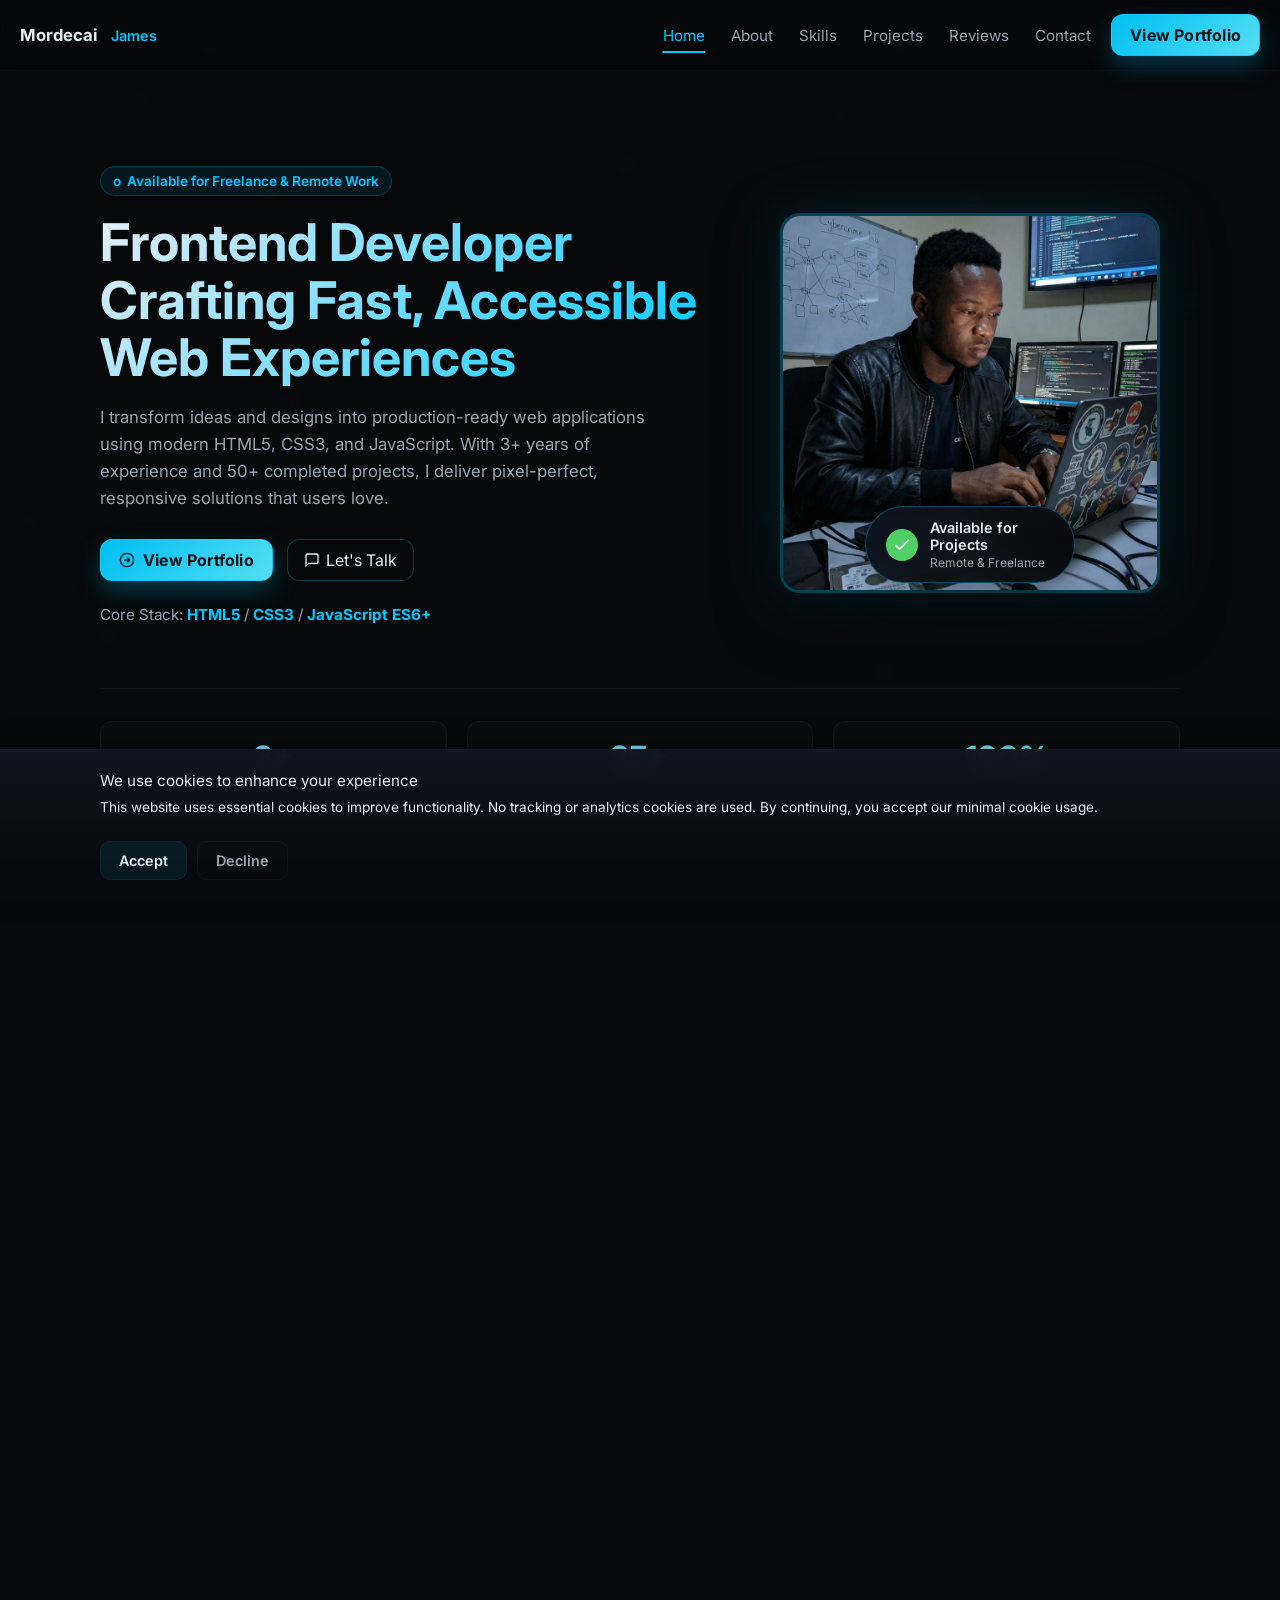
==== commit 877a1332: "Update index.html" ====
--- a/index.html
+++ b/index.html
@@ -3,7 +3,7 @@
 <head>
   <meta charset="utf-8">
   <meta name="viewport" content="width=device-width, initial-scale=1">
-  <title>Mordecai James - Frontend Developer | HTML, CSS, JavaScript Expert</title>
+  <title>Mord Dev - Frontend Developer</title>
 
   <!-- Preload critical hero image for faster LCP -->
   <link rel="preload" as="image" href="mordecai.jpeg" fetchpriority="high">
@@ -81,6 +81,7 @@
   --glass-blur: 8px;
   --container: 1120px;
   --transition: 320ms cubic-bezier(.16,.84,.24,1);
+  --spring: var(--transition); /* added missing variable */
   
   --spacing-xs: 8px;
   --spacing-sm: 16px;
@@ -1305,6 +1306,132 @@
   color: var(--text);
   background: rgba(255,255,255,0.02);
 }
+
+/* ── FAQ ── */
+.faq-list { max-width: 760px; margin: 0 auto; }
+.faq-item {
+  border-bottom: 1px solid rgba(255,255,255,0.06);
+  overflow: hidden;
+}
+.faq-item:first-child { border-top: 1px solid rgba(255,255,255,0.06); }
+.faq-question {
+  display: flex;
+  align-items: center;
+  justify-content: space-between;
+  gap: 16px;
+  padding: clamp(16px, 3vw, 22px) 0;
+  cursor: pointer;
+  background: transparent;
+  border: none;
+  width: 100%;
+  text-align: left;
+  color: var(--text);
+  font-size: clamp(0.92rem, 2.2vw, 1rem);
+  font-weight: 600;
+  font-family: inherit;
+  transition: color 200ms ease;
+  -webkit-appearance: none;
+}
+.faq-question:hover { color: var(--accent); }
+.faq-question.open { color: var(--accent); }
+.faq-icon {
+  width: 28px; height: 28px;
+  border-radius: 8px;
+  border: 1px solid rgba(255,255,255,0.08);
+  display: flex;
+  align-items: center;
+  justify-content: center;
+  flex-shrink: 0;
+  color: var(--muted);
+  transition: var(--transition);
+  background: rgba(255,255,255,0.03);
+  font-size: 0.9rem;
+  line-height: 1;
+}
+.faq-question.open .faq-icon { border-color: rgba(0,201,255,0.35); color: var(--accent); background: rgba(0,201,255,0.08); transform: rotate(45deg); }
+.faq-answer {
+  max-height: 0;
+  overflow: hidden;
+  transition: max-height 500ms cubic-bezier(.16,.84,.24,1), padding 300ms ease;
+  color: var(--muted);
+  font-size: clamp(0.88rem, 2vw, 0.95rem);
+  line-height: 1.75;
+}
+.faq-answer.open { max-height: 600px; padding-bottom: clamp(16px, 3vw, 22px); }
+.faq-answer p { margin: 0; }
+
+/* ════════════════════════════════════════
+   NEW SECTIONS — Clients · Stack · Blog · CTA
+   ════════════════════════════════════════ */
+
+/* ── Clients / Brands Marquee ── */
+.clients-section {
+  padding: clamp(28px, 5vw, 48px) 0;
+  overflow: hidden;
+  border-top: 1px solid rgba(255,255,255,0.04);
+  border-bottom: 1px solid rgba(255,255,255,0.04);
+  position: relative;
+  z-index: 5;
+}
+.clients-label {
+  text-align: center;
+  font-family: 'Space Mono', monospace;
+  font-size: 0.72rem;
+  letter-spacing: 3px;
+  text-transform: uppercase;
+  color: rgba(136,153,170,0.5);
+  margin-bottom: clamp(20px, 4vw, 32px);
+}
+.marquee-track {
+  display: flex;
+  gap: clamp(32px, 5vw, 64px);
+  width: max-content;
+  animation: marquee-scroll 28s linear infinite;
+  will-change: transform;
+}
+.marquee-track:hover { animation-play-state: paused; }
+.marquee-wrapper {
+  overflow: hidden;
+  mask-image: linear-gradient(90deg, transparent 0%, black 12%, black 88%, transparent 100%);
+  -webkit-mask-image: linear-gradient(90deg, transparent 0%, black 12%, black 88%, transparent 100%);
+}
+@keyframes marquee-scroll {
+  0% { transform: translateX(0); }
+  100% { transform: translateX(-50%); }
+}
+.client-item {
+  display: flex;
+  align-items: center;
+  gap: 10px;
+  padding: 10px 20px;
+  border: 1px solid rgba(255,255,255,0.06);
+  border-radius: 999px;
+  background: rgba(255,255,255,0.02);
+  white-space: nowrap;
+  transition: all 300ms var(--spring);
+  cursor: default;
+  flex-shrink: 0;
+}
+.client-item:hover {
+  border-color: rgba(0,201,255,0.25);
+  background: rgba(0,201,255,0.05);
+  transform: translateY(-3px);
+  box-shadow: 0 8px 24px rgba(0,201,255,0.08);
+}
+.client-icon {
+  width: 28px; height: 28px;
+  border-radius: 8px;
+  display: flex; align-items: center; justify-content: center;
+  font-size: 1rem;
+  flex-shrink: 0;
+}
+.client-name {
+  font-size: 0.88rem;
+  font-weight: 600;
+  color: var(--muted);
+  transition: color 200ms ease;
+}
+.client-item:hover .client-name { color: var(--text); }
 
 /* Footer */
 .footer { 
@@ -1500,11 +1627,7 @@
   -webkit-appearance: none;
   appearance: none;
 }
-.footer-inner {
-    flex-direction: column;
-    text-align: center;
-    gap: 16px;
-  }
+/* removed dead .footer-inner rule */
 }
 
 @media (max-width: 480px) {
@@ -1654,7 +1777,7 @@
               that solve real problems. My work is guided by UX-first thinking and backed by clean, maintainable code.
             </p>
             <p class="muted">
-              Over the past 3 years, I've delivered 50+ web projects across healthcare, education, e-commerce, and faith-based sectors. 
+              Over the past 3 years, I've delivered 25+ web projects across healthcare, education, e-commerce, and faith-based sectors. 
               I specialize in converting Figma designs into pixel-perfect, performant applications with 95+ Lighthouse scores.
             </p>
             <ul class="info-list">
@@ -1854,7 +1977,7 @@
           <article class="project card">
             <h3>Zoel Agro </h3>
             <div class="project-media">
-              <img src="portfolio 3.jpg" alt="E-commerce landing page preview" width="800" height="450" loading="lazy" decoding="async">
+              <img src="portfolio%203.jpg" alt="E-commerce landing page preview" width="800" height="450" loading="lazy" decoding="async">
             </div>
             <p class="muted">
               Designed and developed a high-converting product landing page with smooth scroll animations, 
@@ -1872,7 +1995,7 @@
               <span class="project-tech">JavaScript</span>
               <span class="project-tech">WebP Images</span>
             </div>
-            <div class="project-actions"></div>
+            <div class="project-actions">
               <a href="https://zoel-agro.netlify.app/" class="link">view site</a>
             </div>
           </article>
@@ -1880,7 +2003,7 @@
           <article class="project card">
             <h3>Portfolio Website</h3>
             <div class="project-media">
-              <img src="portfolio 1.jpg" alt="Portfolio website preview" width="800" height="450" loading="lazy" decoding="async">
+              <img src="portfolio%201.jpg" alt="Portfolio website preview" width="800" height="450" loading="lazy" decoding="async">
             </div>
             <p class="muted">
               Created a modern, accessible portfolio showcasing futuristic design trends with glassmorphism effects, 
@@ -2214,6 +2337,170 @@
     </div>
   </aside>
 
+  <!-- ── FAQ (FIXED: accordion functionality added) ── -->
+  <section id="faq" class="section reveal">
+    <div class="container">
+      <header class="section-head">
+        <!-- Removed stray .section-number span for consistency -->
+        <h2>Frequently Asked Questions</h2>
+        <p class="muted">Answers to the questions clients ask most before starting a project.</p>
+      </header>
+
+      <div class="faq-list" role="list">
+        <div class="faq-item" role="listitem">
+          <button class="faq-question" id="faq-q1" aria-expanded="false" aria-controls="faq-1">
+            What technologies do you use?
+            <span class="faq-icon" aria-hidden="true">+</span>
+          </button>
+          <div class="faq-answer" id="faq-1" role="region" aria-labelledby="faq-q1">
+            <p>I specialize in the core web stack: HTML5, CSS3, and vanilla JavaScript (ES6+). I also work with CSS preprocessors, Git for version control, Figma for design handoff, and tools like Lighthouse for performance auditing. I deliberately avoid unnecessary frameworks on projects where native web technologies deliver better performance and maintainability.</p>
+          </div>
+        </div>
+
+        <div class="faq-item" role="listitem">
+          <button class="faq-question" id="faq-q2" aria-expanded="false" aria-controls="faq-2">
+            How long does a typical project take?
+            <span class="faq-icon" aria-hidden="true">+</span>
+          </button>
+          <div class="faq-answer" id="faq-2" role="region" aria-labelledby="faq-q2">
+            <p>Timelines depend on scope. A simple 5-page website typically takes 5-7 days. A professional multi-page site with custom animations and integrations usually runs 10-14 days. Complex web applications or e-commerce builds are quoted individually. I always provide a realistic timeline upfront and honor it - no delays without communication.</p>
+          </div>
+        </div>
+
+        <div class="faq-item" role="listitem">
+          <button class="faq-question" id="faq-q3" aria-expanded="false" aria-controls="faq-3">
+            Do you work with clients outside Nigeria?
+            <span class="faq-icon" aria-hidden="true">+</span>
+          </button>
+          <div class="faq-answer" id="faq-3" role="region" aria-labelledby="faq-q3">
+            <p>Absolutely. I work with clients globally and am comfortable operating across time zones. All communication happens via email, WhatsApp, or video call. Payments are accepted via international transfer. My timezone is WAT (UTC+1) but I'm flexible with scheduling to accommodate clients in the US, UK, Europe, and beyond.</p>
+          </div>
+        </div>
+
+        <div class="faq-item" role="listitem">
+          <button class="faq-question" id="faq-q4" aria-expanded="false" aria-controls="faq-4">
+            What do you need from me to get started?
+            <span class="faq-icon" aria-hidden="true">+</span>
+          </button>
+          <div class="faq-answer" id="faq-4" role="region" aria-labelledby="faq-q4">
+            <p>To kick off a project I need: a clear description of what you want built, any brand assets (logo, colors, fonts), reference sites you admire, and if available, Figma or design files. No designs? No problem - I can work from a brief and create wireframes before coding begins. We'll also agree on hosting and domain setup if needed.</p>
+          </div>
+        </div>
+
+        <div class="faq-item" role="listitem">
+          <button class="faq-question" id="faq-q5" aria-expanded="false" aria-controls="faq-5">
+            Will my website be mobile-friendly and fast?
+            <span class="faq-icon" aria-hidden="true">+</span>
+          </button>
+          <div class="faq-answer" id="faq-5" role="region" aria-labelledby="faq-q5">
+            <p>Yes - without exception. Every project I build is mobile-first by design and tested on multiple screen sizes and real devices. Performance is a core deliverable, not an afterthought: I optimize images, minimize render-blocking resources, and target a Lighthouse performance score of 90+ on every project. I provide the audit report on delivery.</p>
+          </div>
+        </div>
+
+        <div class="faq-item" role="listitem">
+          <button class="faq-question" id="faq-q6" aria-expanded="false" aria-controls="faq-6">
+            Do you offer ongoing maintenance or retainer agreements?
+            <span class="faq-icon" aria-hidden="true">+</span>
+          </button>
+          <div class="faq-answer" id="faq-6" role="region" aria-labelledby="faq-q6">
+            <p>Yes. All projects include 30 days of free post-launch support. After that, I offer flexible monthly retainer packages for clients who need regular updates, content changes, performance monitoring, or new feature additions. Retainer clients receive priority response times and discounted rates on additional work.</p>
+          </div>
+        </div>
+
+        <div class="faq-item" role="listitem">
+          <button class="faq-question" id="faq-q7" aria-expanded="false" aria-controls="faq-7">
+            How do payments work?
+            <span class="faq-icon" aria-hidden="true">+</span>
+          </button>
+          <div class="faq-answer" id="faq-7" role="region" aria-labelledby="faq-q7">
+            <p>I work on a 50% deposit / 50% on delivery model for most projects. For larger engagements we can structure milestone-based payments. I accept bank transfers and mobile money. Everything is documented with a simple agreement that protects both parties and clearly defines deliverables, timelines, and revision rounds.</p>
+          </div>
+        </div>
+      </div>
+
+      <p class="muted" style="text-align:center;margin-top:32px;font-size:0.9rem;">
+        Still have questions? <a href="#contact" style="color:var(--accent);text-decoration:none;font-weight:600;">Send me a message</a>
+      </p>
+    </div>
+  </section>
+
+  <!-- ── CLIENTS / BRANDS MARQUEE ── -->
+  <section class="clients-section reveal" aria-label="Trusted by clients">
+    <div class="container">
+      <p class="clients-label">Trusted by businesses &amp; collaborators</p>
+      <div class="marquee-wrapper">
+        <div class="marquee-track" id="marqueeTrack">
+          <!-- Set 1 -->
+          <div class="client-item">
+            <div class="client-icon" style="background:rgba(0,201,255,0.1)">🏛️</div>
+            <span class="client-name">Zoel Agro Limited</span>
+          </div>
+          <div class="client-item">
+            <div class="client-icon" style="background:rgba(81,207,102,0.1)">⛪</div>
+            <span class="client-name">Altar &amp; Throne</span>
+          </div>
+          <div class="client-item">
+            <div class="client-icon" style="background:rgba(123,95,245,0.1)">🎥</div>
+            <span class="client-name">Christine Studio</span>
+          </div>
+          <div class="client-item">
+            <div class="client-icon" style="background:rgba(255,212,59,0.1)">🎓</div>
+            <span class="client-name">School of Interprice</span>
+          </div>
+          <div class="client-item">
+            <div class="client-icon" style="background:rgba(255,107,107,0.1)">⚗️</div>
+            <span class="client-name">BrightLabs</span>
+          </div>
+          <div class="client-item">
+            <div class="client-icon" style="background:rgba(0,201,255,0.1)">🎨</div>
+            <span class="client-name">CreativeStudio</span>
+          </div>
+          <div class="client-item">
+            <div class="client-icon" style="background:rgba(81,207,102,0.1)">📡</div>
+            <span class="client-name">LiveRecording Co.</span>
+          </div>
+          <div class="client-item">
+            <div class="client-icon" style="background:rgba(123,95,245,0.1)">🌱</div>
+            <span class="client-name">AgriTech NG</span>
+          </div>
+          <!-- Set 2 (duplicate for seamless loop) -->
+          <div class="client-item">
+            <div class="client-icon" style="background:rgba(0,201,255,0.1)">🏛️</div>
+            <span class="client-name">Zoel Agro Limited</span>
+          </div>
+          <div class="client-item">
+            <div class="client-icon" style="background:rgba(81,207,102,0.1)">⛪</div>
+            <span class="client-name">Altar &amp; Throne</span>
+          </div>
+          <div class="client-item">
+            <div class="client-icon" style="background:rgba(123,95,245,0.1)">🎥</div>
+            <span class="client-name">Christine Studio</span>
+          </div>
+          <div class="client-item">
+            <div class="client-icon" style="background:rgba(255,212,59,0.1)">🎓</div>
+            <span class="client-name">School of Interprice</span>
+          </div>
+          <div class="client-item">
+            <div class="client-icon" style="background:rgba(255,107,107,0.1)">⚗️</div>
+            <span class="client-name">BrightLabs</span>
+          </div>
+          <div class="client-item">
+            <div class="client-icon" style="background:rgba(0,201,255,0.1)">🎨</div>
+            <span class="client-name">CreativeStudio</span>
+          </div>
+          <div class="client-item">
+            <div class="client-icon" style="background:rgba(81,207,102,0.1)">📡</div>
+            <span class="client-name">LiveRecording Co.</span>
+          </div>
+          <div class="client-item">
+            <div class="client-icon" style="background:rgba(123,95,245,0.1)">🌱</div>
+            <span class="client-name">AgriTech NG</span>
+          </div>
+        </div>
+      </div>
+    </div>
+  </section>
+
   <footer class="footer" role="contentinfo">
     <div class="container">
       <div class="footer-grid">
@@ -2288,8 +2575,6 @@
   const yearEl = document.getElementById('year');
   if (yearEl) yearEl.textContent = new Date().getFullYear();
 
-  // Debug: Check if elements exist
-  // Debug: Check if elements exist
   /* ========== Mobile Menu ========== */
   const mobileBtn = document.getElementById('mobileBtn');
   const mobileMenu = document.getElementById('mobileMenu');
@@ -2355,7 +2640,7 @@
     const scrollY = window.scrollY;
     
     sections.forEach(section => {
-      const sectionTop = section.offsetTop - NAV_HEIGHT - 100;
+      const sectionTop = section.offsetTop - NAV_HEIGHT - 50; // adjusted for better accuracy
       const sectionHeight = section.offsetHeight;
       const sectionId = section.getAttribute('id');
       
@@ -2663,7 +2948,20 @@
     });
   })();
 
-
+  /* ========== FAQ Accordion (FIX) ========== */
+  const faqQuestions = document.querySelectorAll('.faq-question');
+  faqQuestions.forEach(btn => {
+    btn.addEventListener('click', () => {
+      const expanded = btn.getAttribute('aria-expanded') === 'true' ? false : true;
+      btn.setAttribute('aria-expanded', expanded);
+      btn.classList.toggle('open', expanded);
+      const answerId = btn.getAttribute('aria-controls');
+      const answer = document.getElementById(answerId);
+      if (answer) {
+        answer.classList.toggle('open', expanded);
+      }
+    });
+  });
 });
   </script>
 </body>
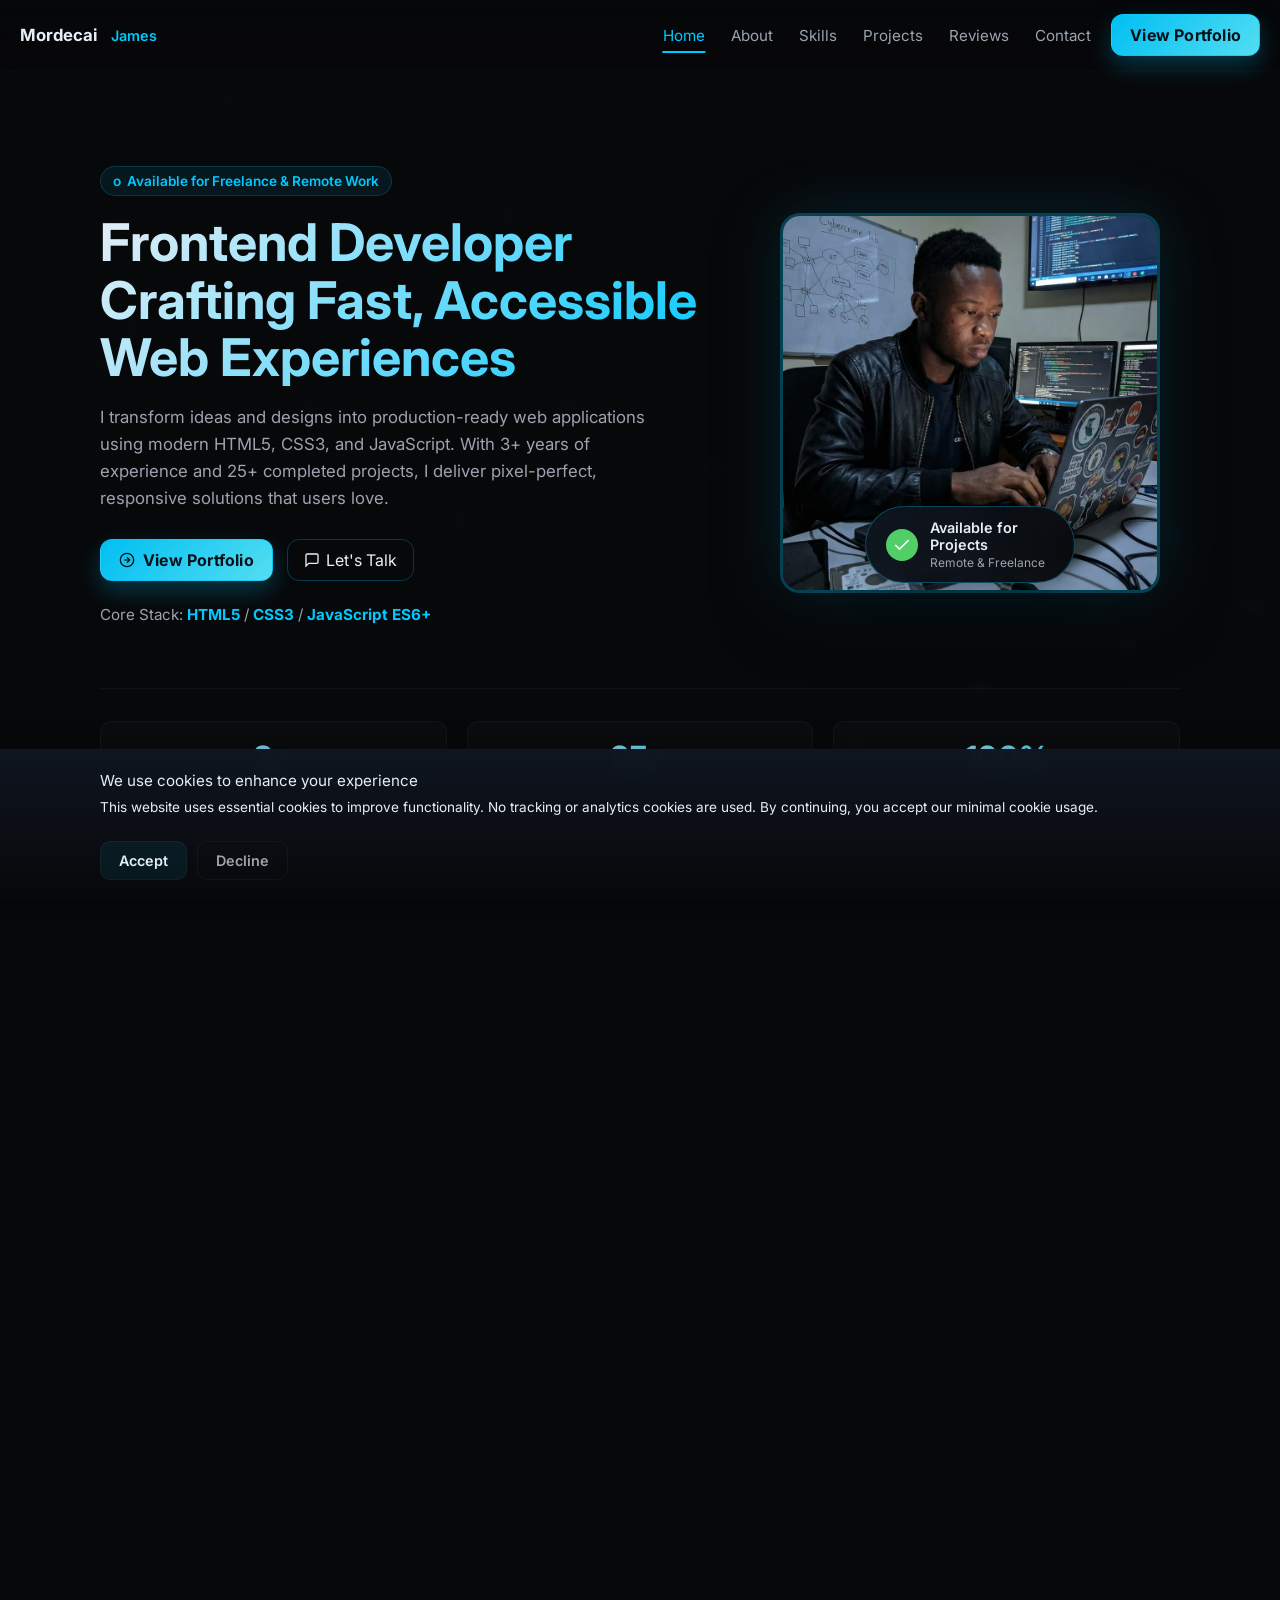
==== commit 24447a95: "Update index.html" ====
--- a/index.html
+++ b/index.html
@@ -1695,7 +1695,7 @@
             <h1 class="hero-title">Frontend Developer Crafting Fast, Accessible Web Experiences</h1>
             <p class="hero-sub">
               I transform ideas and designs into production-ready web applications using modern HTML5, CSS3, and JavaScript. 
-              With 3+ years of experience and 50+ completed projects, I deliver pixel-perfect, responsive solutions that users love.
+              With 3+ years of experience and 25+ completed projects, I deliver pixel-perfect, responsive solutions that users love.
             </p>
 
             <div class="hero-ctas">
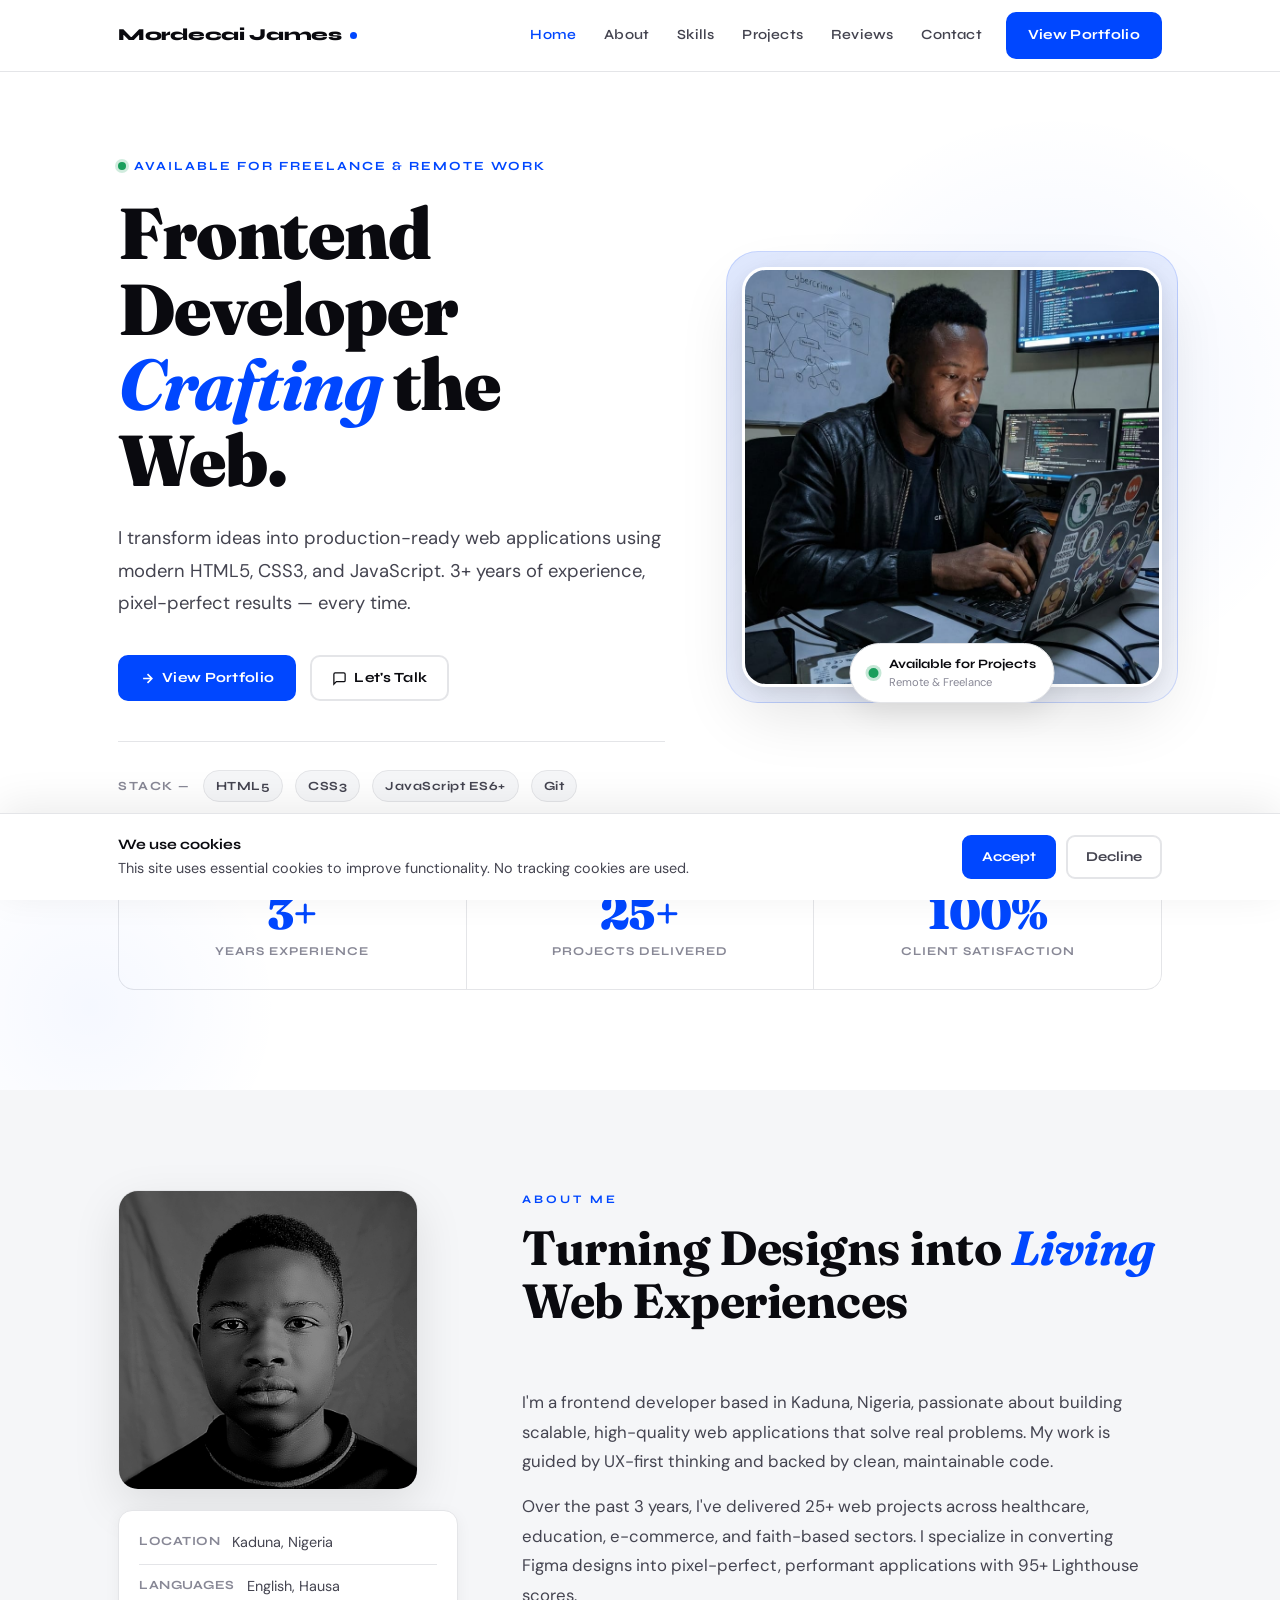
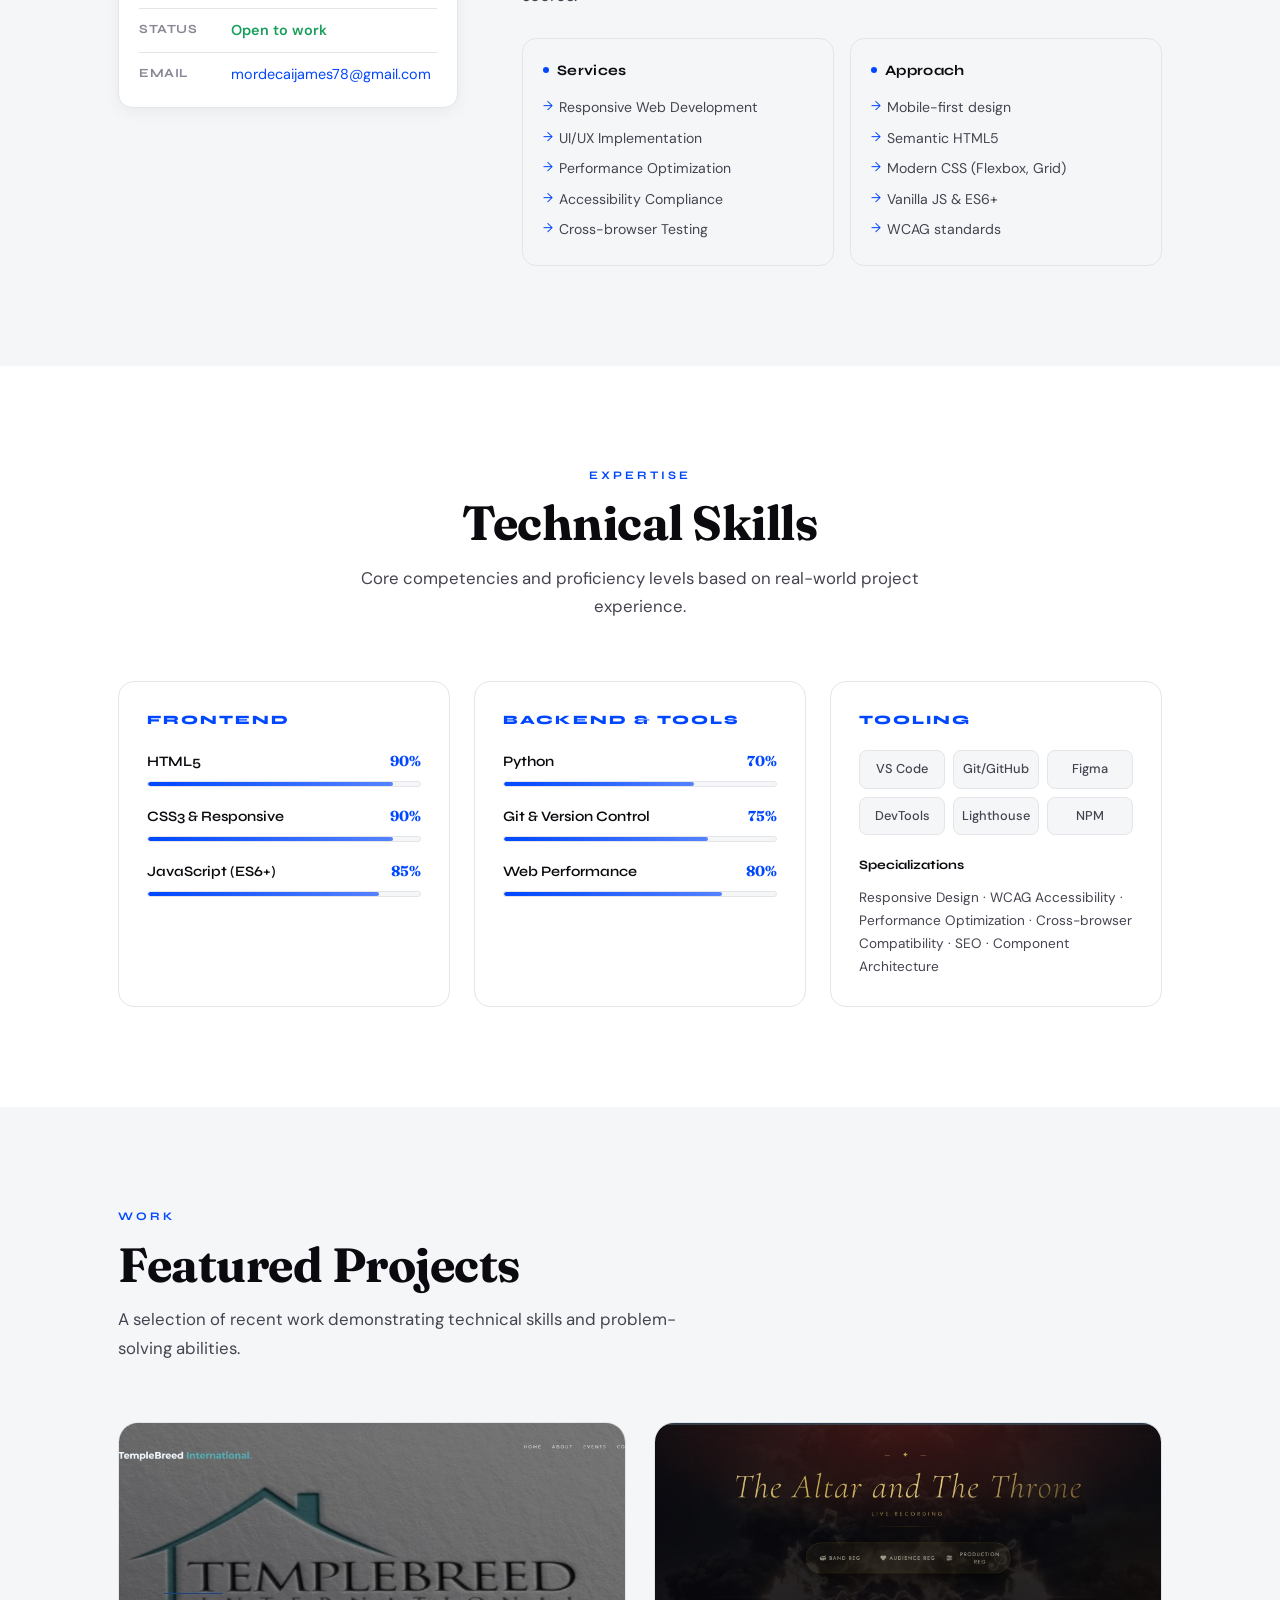
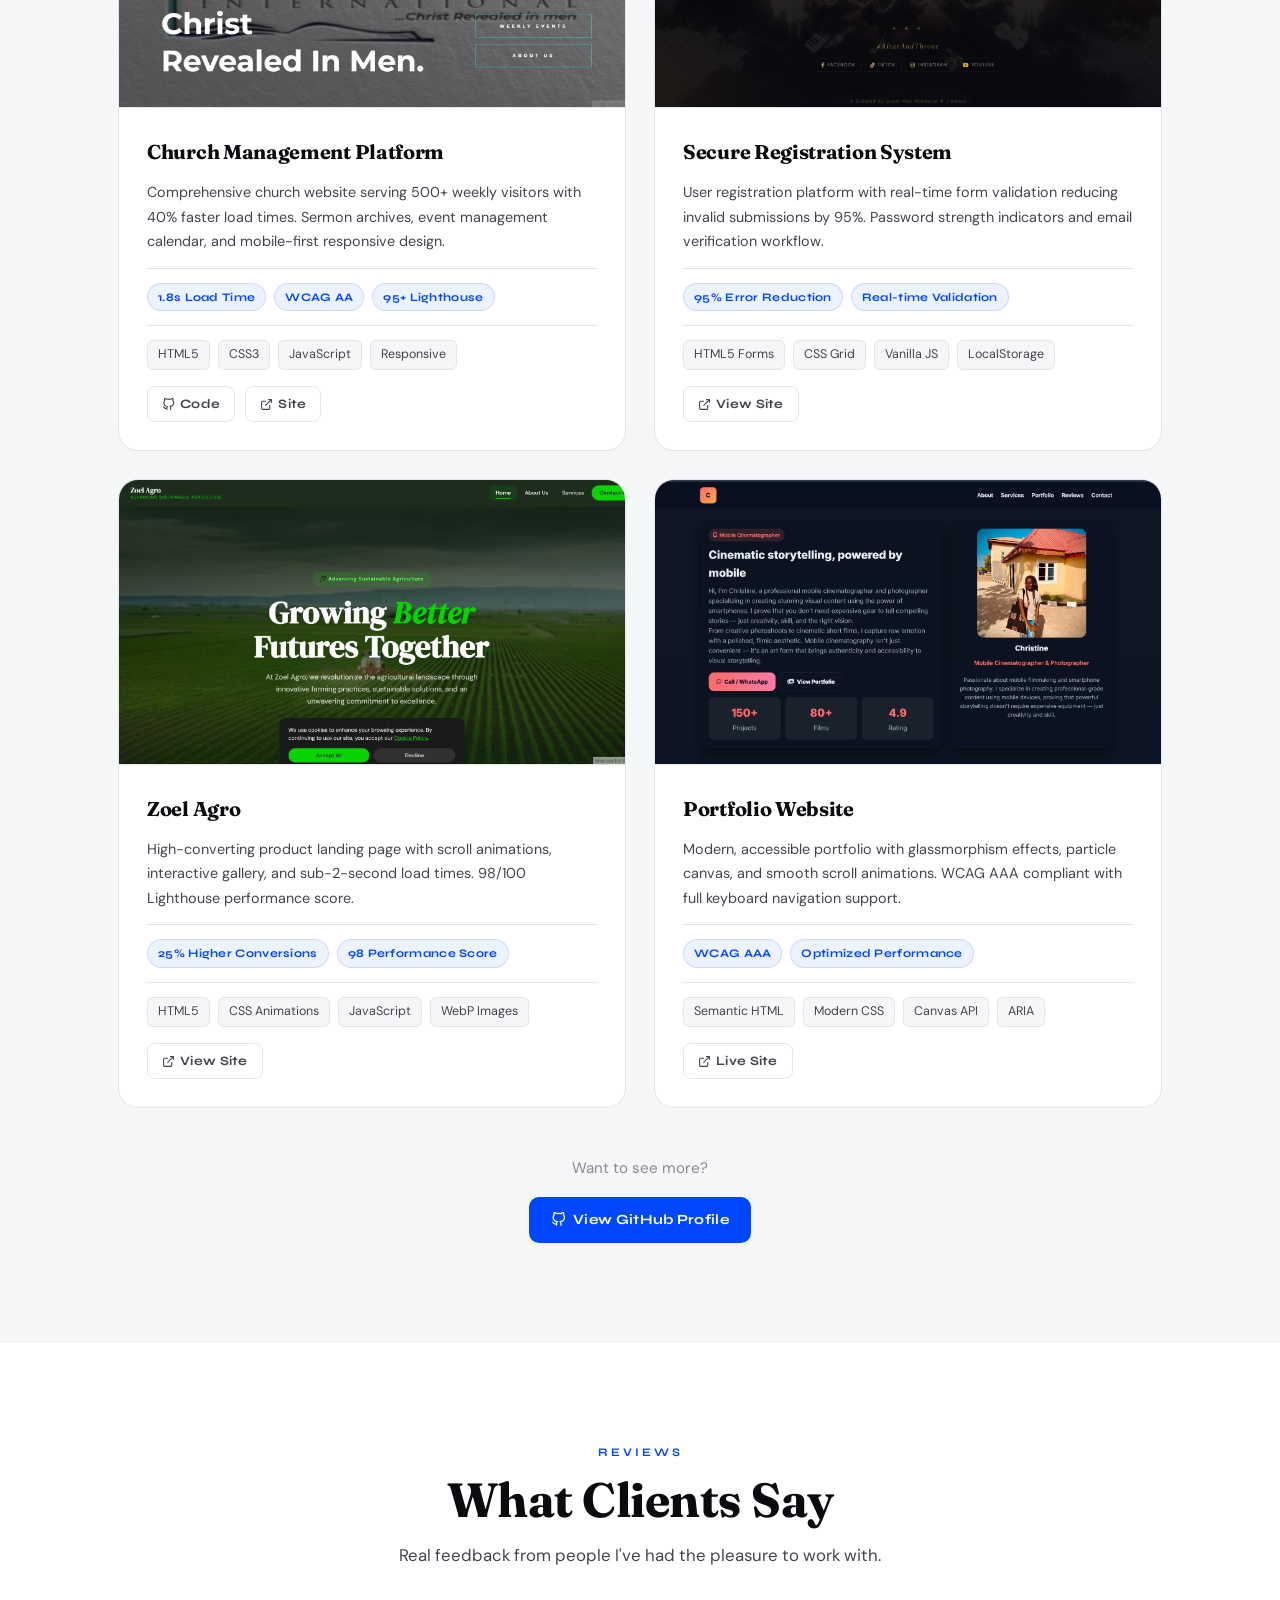
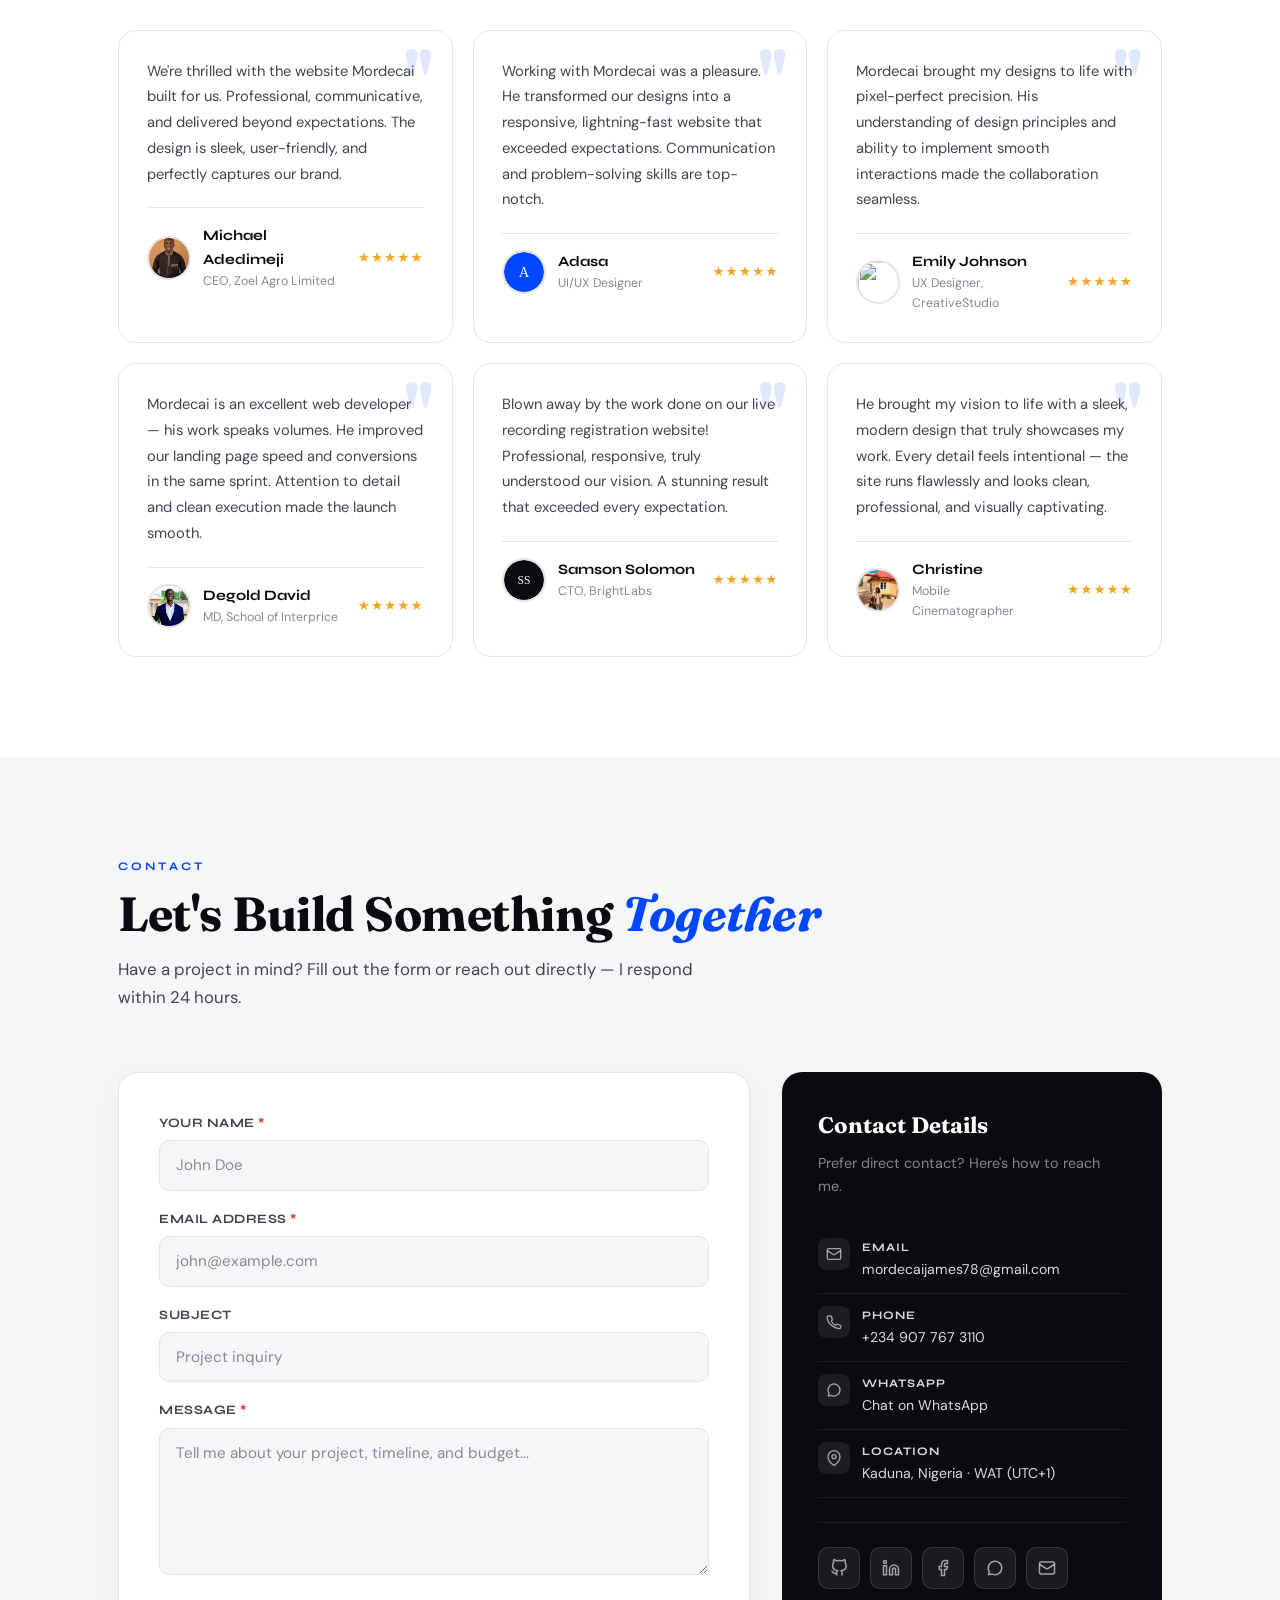
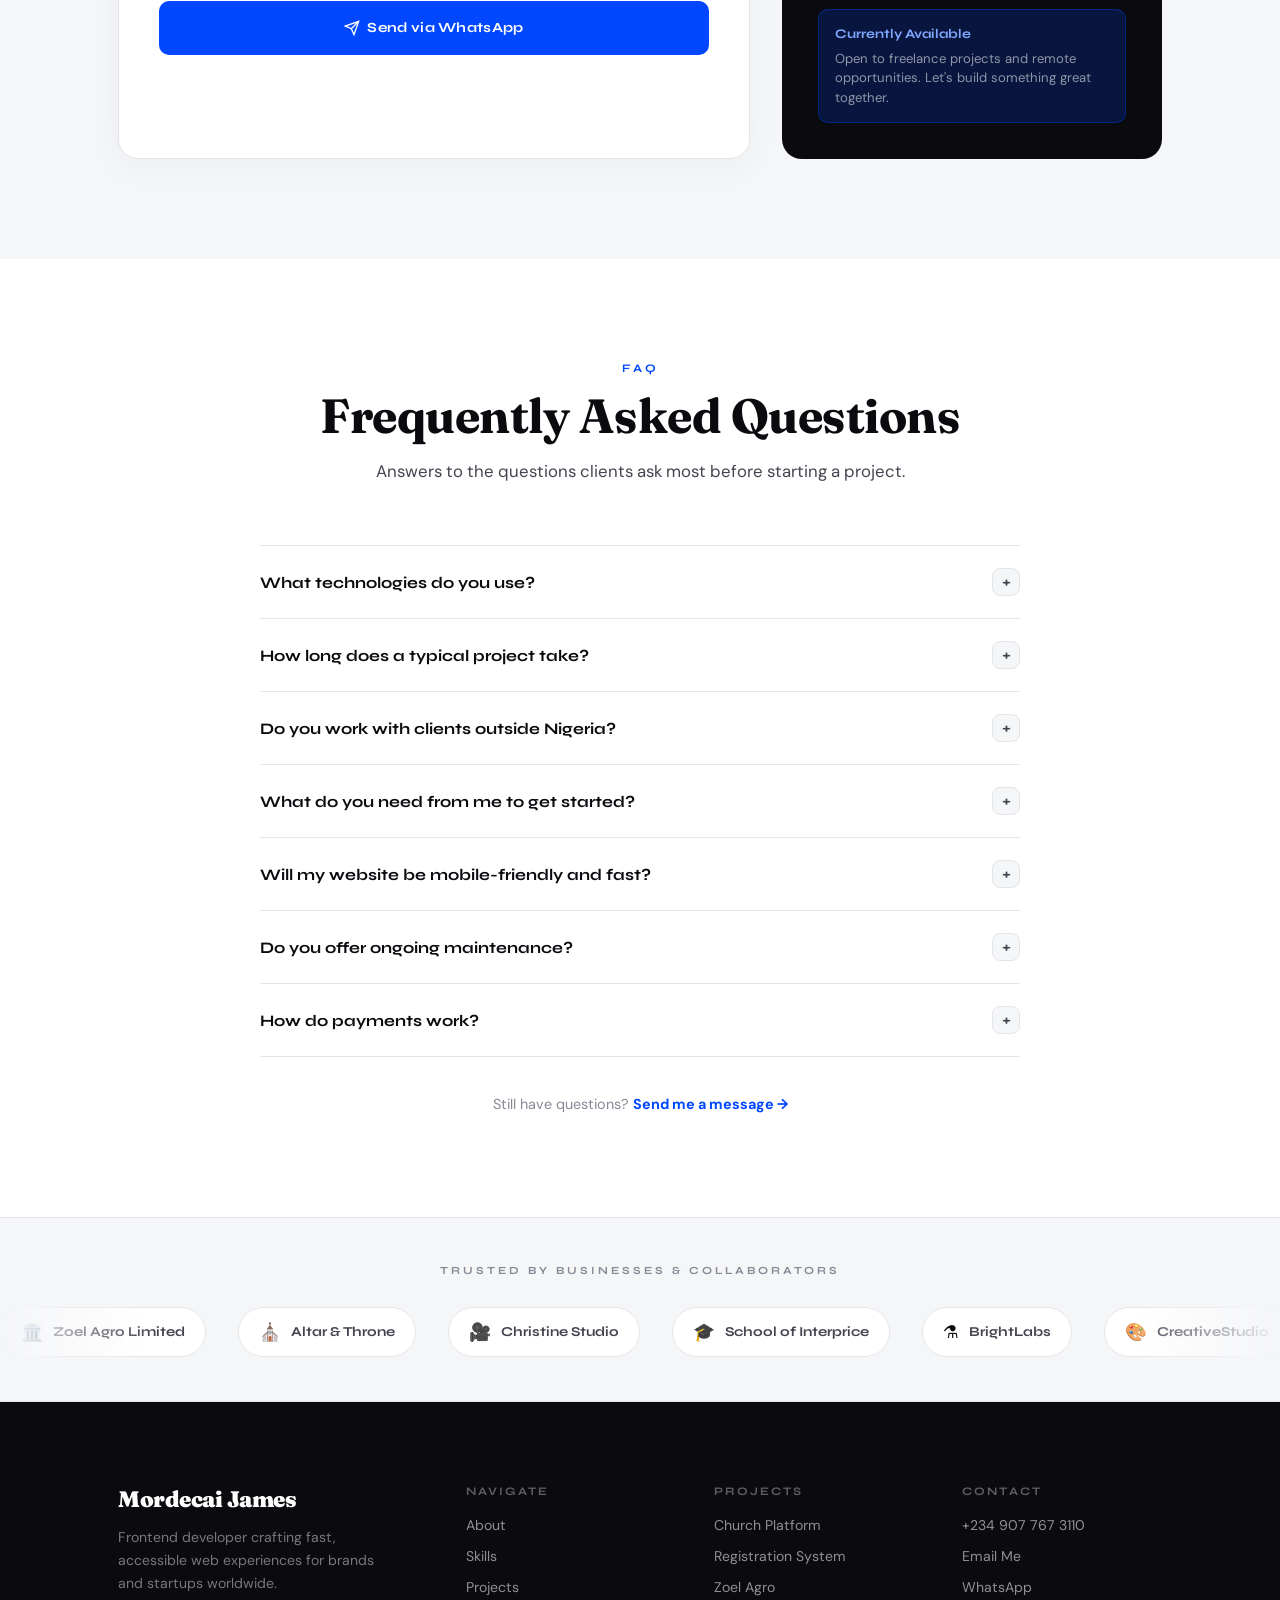
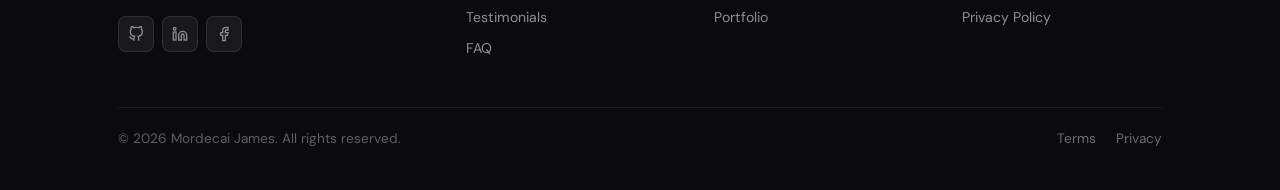
==== commit 3eb56c8d: "Update index.html" ====
--- a/index.html
+++ b/index.html
@@ -3,2966 +3,1086 @@
 <head>
   <meta charset="utf-8">
   <meta name="viewport" content="width=device-width, initial-scale=1">
-  <title>Mord Dev - Frontend Developer</title>
-
-  <!-- Preload critical hero image for faster LCP -->
+  <title>Mordecai James — Frontend Developer</title>
+
   <link rel="preload" as="image" href="mordecai.jpeg" fetchpriority="high">
-
-  <!-- Preconnect for performance -->
   <link rel="preconnect" href="https://fonts.googleapis.com">
   <link rel="preconnect" href="https://fonts.gstatic.com" crossorigin>
-  <link href="https://fonts.googleapis.com/css2?family=Inter:wght@300;400;600;700&family=Playfair+Display:ital,wght@0,500;0,600;1,500;1,600&display=swap" rel="stylesheet">
-
-  <!-- SEO & Social Meta Tags -->
-  <meta name="description" content="Mordecai James - Frontend Developer with 3+ years of experience building responsive, accessible web applications. Specializing in HTML5, CSS3, and JavaScript.">
-  <meta name="keywords" content="frontend developer, web developer, HTML, CSS, JavaScript, portfolio, Mordecai James, Nigeria developer, responsive design">
+  <link href="https://fonts.googleapis.com/css2?family=Fraunces:ital,opsz,wght@0,9..144,300;0,9..144,600;0,9..144,700;0,9..144,900;1,9..144,400;1,9..144,700&family=Syne:wght@400;600;700;800&family=DM+Sans:ital,opsz,wght@0,9..40,300;0,9..40,400;0,9..40,500;1,9..40,300&display=swap" rel="stylesheet">
+
+  <meta name="description" content="Mordecai James — Frontend Developer with 3+ years crafting responsive, accessible web applications.">
   <meta name="author" content="Mordecai James">
-  <meta name="theme-color" content="#07080a">
-  
-  <!-- Open Graph / Facebook -->
-  <meta property="og:type" content="website">
-  <meta property="og:url" content="https://yourwebsite.com/">
-  <meta property="og:title" content="Mordecai James - Frontend Developer">
-  <meta property="og:description" content="Frontend Developer specializing in building fast, accessible web experiences with modern technologies.">
-  <meta property="og:image" content="https://yourwebsite.com/og-image.jpg">
-  
-  <!-- Twitter -->
-  <meta name="twitter:card" content="summary_large_image">
-  <meta name="twitter:title" content="Mordecai James - Frontend Developer">
-  <meta name="twitter:description" content="Frontend Developer specializing in building fast, accessible web experiences.">
-  <meta name="twitter:image" content="https://yourwebsite.com/og-image.jpg">
-  
-  <!-- Structured Data -->
-  <script type="application/ld+json">
-  {
-    "@context": "https://schema.org",
-    "@type": "Person",
-    "name": "Mordecai James",
-    "jobTitle": "Frontend Developer",
-    "url": "https://yourwebsite.com",
-    "sameAs": [
-      "https://www.facebook.com/DrummerKingmjt",
-      "https://github.com/mordecaijames",
-      "https://linkedin.com/in/mordecaijames"
-    ],
-    "address": {
-      "@type": "PostalAddress",
-      "addressLocality": "Kaduna",
-      "addressCountry": "Nigeria"
-    },
-    "email": "mordecaijames78@gmail.com",
-    "telephone": "+234-907-767-3110"
-  }
-  </script>
-
-  <script>
-    document.documentElement.classList.add('js');
-  </script>
+  <meta name="theme-color" content="#ffffff">
+
+  <script>document.documentElement.classList.add('js');</script>
 
   <style>
-/* =========================
-   FUTURISTIC MINIMAL THEME
-   Enhanced & Production Ready
-   ========================= */
-
 :root {
-  --bg: #07080a;
-  --surface: #0f1620;
-  --card: rgba(255,255,255,0.02);
-  --card-border: rgba(255,255,255,0.04);
-  --text: #e6eef6;
-  --muted: #9ca3af;
-  --accent: #00c9ff;
-  --accent-soft: rgba(0,201,255,0.08);
-  --success: #51cf66;
-  --warning: #ffd43b;
-  --error: #ff6b6b;
-  --radius: 14px;
-  --glass-blur: 8px;
-  --container: 1120px;
-  --transition: 320ms cubic-bezier(.16,.84,.24,1);
-  --spring: var(--transition); /* added missing variable */
-  
-  --spacing-xs: 8px;
-  --spacing-sm: 16px;
-  --spacing-md: 24px;
-  --spacing-lg: 32px;
-  --spacing-xl: 48px;
-  --spacing-2xl: 64px;
+  --white:  #FFFFFF;
+  --off:    #F5F6F8;
+  --border: #E4E5E8;
+  --text:   #0A0A0F;
+  --mid:    #444450;
+  --muted:  #888896;
+  --accent: #0047FF;
+  --accent2:#0033CC;
+  --asoft:  rgba(0,71,255,0.07);
+  --success:#1A9E5C;
+  --error:  #D93025;
+  --nav-h:  72px;
+  --cw:     1140px;
+  --ease:   280ms cubic-bezier(.4,0,.2,1);
+  --spring: 300ms cubic-bezier(.22,.68,0,1.2);
 }
 
-* { 
-  box-sizing: border-box;
+*,*::before,*::after{box-sizing:border-box;margin:0;padding:0}
+img{max-width:100%;height:auto;display:block}
+button,input,textarea,select{font:inherit}
+html{scroll-behavior:smooth}
+
+body{
+  background:var(--white);
+  color:var(--text);
+  font-family:'DM Sans',system-ui,sans-serif;
+  font-size:16px;line-height:1.6;
+  -webkit-font-smoothing:antialiased;
+  overflow-x:hidden;
 }
 
-img {
-  max-width: 100%;
-  height: auto;
-  display: block;
+::selection{background:var(--accent);color:#fff}
+
+.sr-only{position:absolute;width:1px;height:1px;padding:0;margin:-1px;overflow:hidden;clip:rect(0,0,0,0);white-space:nowrap;border:0}
+
+.container{width:100%;max-width:var(--cw);margin:0 auto;padding:0 clamp(20px,5vw,48px)}
+
+.skip-link{position:absolute;top:-50px;left:20px;z-index:999;background:var(--accent);color:#fff;padding:10px 18px;border-radius:0 0 8px 8px;font-family:'Syne',sans-serif;font-weight:700;text-decoration:none;transition:top 200ms}
+.skip-link:focus{top:0}
+
+#scrollProgress{position:fixed;top:0;left:0;height:3px;width:0%;background:var(--accent);z-index:200;transition:width 100ms linear}
+
+/* ── NAV ── */
+.nav{position:fixed;top:0;left:0;right:0;z-index:100;height:var(--nav-h);background:rgba(255,255,255,0.92);backdrop-filter:blur(16px) saturate(180%);-webkit-backdrop-filter:blur(16px) saturate(180%);border-bottom:1px solid var(--border);display:flex;align-items:center;transition:box-shadow var(--ease)}
+.nav.scrolled{box-shadow:0 4px 24px rgba(0,0,0,0.06)}
+.nav-inner{display:flex;align-items:center;justify-content:space-between;gap:24px;width:100%;max-width:var(--cw);margin:0 auto;padding:0 clamp(20px,5vw,48px)}
+.brand{font-family:'Syne',sans-serif;font-weight:800;font-size:1.05rem;color:var(--text);text-decoration:none;letter-spacing:-0.3px;white-space:nowrap;display:flex;align-items:center;gap:8px}
+.brand-dot{width:7px;height:7px;border-radius:50%;background:var(--accent);display:inline-block;animation:dotPulse 2.4s ease-in-out infinite}
+@keyframes dotPulse{0%,100%{transform:scale(1);opacity:1}50%{transform:scale(1.4);opacity:.6}}
+
+.nav-links{display:flex;align-items:center;gap:4px}
+.nav-link{font-family:'Syne',sans-serif;font-weight:600;font-size:.875rem;letter-spacing:.2px;color:var(--mid);text-decoration:none;padding:8px 12px;border-radius:8px;transition:var(--ease);white-space:nowrap}
+.nav-link:hover{color:var(--text);background:var(--off)}
+.nav-link.active,.nav-link[aria-current="page"]{color:var(--accent)}
+
+.btn-primary{font-family:'Syne',sans-serif;font-weight:700;font-size:.875rem;letter-spacing:.3px;display:inline-flex;align-items:center;gap:7px;padding:10px 20px;border-radius:10px;background:var(--accent);color:#fff;border:2px solid var(--accent);text-decoration:none;cursor:pointer;transition:var(--spring);white-space:nowrap;-webkit-appearance:none;appearance:none}
+.btn-primary:hover{background:var(--accent2);border-color:var(--accent2);transform:translateY(-2px);box-shadow:0 8px 24px rgba(0,71,255,.25)}
+.btn-primary:active{transform:translateY(0)}
+.btn-primary:disabled{opacity:.5;cursor:not-allowed;transform:none;box-shadow:none}
+
+.btn-outline{font-family:'Syne',sans-serif;font-weight:700;font-size:.875rem;letter-spacing:.3px;display:inline-flex;align-items:center;gap:7px;padding:10px 20px;border-radius:10px;background:transparent;color:var(--text);border:2px solid var(--border);text-decoration:none;cursor:pointer;transition:var(--spring);white-space:nowrap;-webkit-appearance:none;appearance:none}
+.btn-outline:hover{border-color:var(--text);background:var(--text);color:#fff;transform:translateY(-2px)}
+.btn-outline:active{transform:translateY(0)}
+
+a:focus-visible,button:focus-visible{outline:3px solid rgba(0,71,255,.45);outline-offset:3px}
+
+.mobile-toggle{display:none;background:transparent;border:2px solid var(--border);padding:8px 10px;border-radius:9px;color:var(--text);cursor:pointer;transition:var(--ease);align-items:center;justify-content:center}
+.mobile-toggle:hover{background:var(--off);border-color:var(--text)}
+@media(max-width:900px){.nav-links{display:none}.mobile-toggle{display:inline-flex}}
+
+/* ── MOBILE MENU ── */
+.mobile-menu{position:fixed;inset:0;z-index:150;background:rgba(10,10,15,.5);backdrop-filter:blur(6px);opacity:0;pointer-events:none;transition:opacity var(--ease)}
+.mobile-menu.show{opacity:1;pointer-events:auto}
+.mobile-card{position:absolute;top:0;right:0;width:min(360px,100vw);height:100vh;overflow-y:auto;background:var(--white);border-left:1px solid var(--border);padding:28px 28px 40px;transform:translateX(100%);transition:transform var(--ease);box-shadow:-12px 0 48px rgba(0,0,0,.08)}
+.mobile-menu.show .mobile-card{transform:translateX(0)}
+.mobile-header{display:flex;align-items:center;justify-content:space-between;margin-bottom:32px}
+.mobile-brand{font-family:'Syne',sans-serif;font-weight:800;font-size:1.05rem;color:var(--text)}
+.mobile-close{background:var(--off);border:1px solid var(--border);border-radius:8px;width:36px;height:36px;display:flex;align-items:center;justify-content:center;cursor:pointer;color:var(--mid);transition:var(--ease);font-size:18px;line-height:1}
+.mobile-close:hover{background:var(--text);color:#fff}
+.mobile-nav{display:flex;flex-direction:column;gap:4px}
+.mobile-link{font-family:'Syne',sans-serif;font-weight:600;font-size:1rem;color:var(--mid);text-decoration:none;padding:13px 16px;border-radius:10px;transition:var(--ease);display:block}
+.mobile-link:hover,.mobile-link[aria-current="page"]{background:var(--asoft);color:var(--accent)}
+.mobile-divider{height:1px;background:var(--border);margin:16px 0}
+
+/* ── SECTIONS ── */
+.section{padding:clamp(72px,10vw,100px) 0}
+.section.alt{background:var(--off)}
+section[id]{scroll-margin-top:calc(var(--nav-h) + 20px)}
+
+.section-label{font-family:'Syne',sans-serif;font-weight:700;font-size:.72rem;letter-spacing:3px;text-transform:uppercase;color:var(--accent);margin-bottom:12px;display:block}
+.section-title{font-family:'Fraunces',serif;font-size:clamp(2rem,4.5vw,3rem);font-weight:700;line-height:1.12;color:var(--text);letter-spacing:-.5px}
+.section-sub{color:var(--mid);font-size:clamp(.95rem,2vw,1.05rem);line-height:1.7;max-width:580px;margin-top:14px}
+.section-head{margin-bottom:clamp(40px,6vw,60px)}
+.section-head.center{text-align:center}
+.section-head.center .section-sub{margin-left:auto;margin-right:auto}
+
+/* Reveal */
+.js .reveal{opacity:0;transform:translateY(20px);transition:opacity .7s cubic-bezier(.4,0,.2,1),transform .7s cubic-bezier(.4,0,.2,1)}
+.js .reveal.in-view{opacity:1;transform:none}
+.js .reveal[data-delay="1"]{transition-delay:80ms}
+.js .reveal[data-delay="2"]{transition-delay:160ms}
+.js .reveal[data-delay="3"]{transition-delay:240ms}
+.js .reveal[data-delay="4"]{transition-delay:320ms}
+.js .reveal[data-delay="5"]{transition-delay:400ms}
+.js .reveal[data-delay="6"]{transition-delay:480ms}
+
+@media(prefers-reduced-motion:reduce){
+  .js .reveal,.js .reveal[data-delay]{opacity:1;transform:none;transition:none}
+  *{animation-duration:.01ms!important;transition-duration:.01ms!important}
 }
 
-button,
-input,
-textarea,
-select {
-  font: inherit;
-}
-
-html {
-  scroll-behavior: smooth;
-}
-
-html,
-body { 
-  height: 100%;
-  margin: 0; 
-  padding: 0; 
-  background: var(--bg); 
-  color: var(--text); 
-  font-family: Inter, system-ui, -apple-system, "Segoe UI", Roboto, "Helvetica Neue", Arial, sans-serif; 
-  -webkit-font-smoothing: antialiased; 
-  -moz-osx-font-smoothing: grayscale;
-  overflow-x: hidden;
-}
-
-/* Selection color */
-::selection {
-  background: var(--accent-soft);
-  color: var(--accent);
-}
-
-/* Layout helpers */
-.container { 
-  width: 100%;
-  max-width: var(--container); 
-  margin: 0 auto; 
-  padding: 0 clamp(16px, 4vw, 20px);
-}
-
-.grid {
-  display: grid;
-  gap: clamp(16px, 3vw, 24px); 
-  align-items: center; 
-}
-
-.section { 
-  padding: clamp(40px, 8vw, 64px) 0;
-  position: relative; 
-  z-index: 5; 
-}
-
-.section {
-  content-visibility: auto;
-  contain-intrinsic-size: 1px 800px;
-}
-
-.hero {
-  content-visibility: visible;
-}
-
-section[id] {
-  scroll-margin-top: 90px;
-}
-
-.section-head {
-  text-align: center;
-  margin-bottom: clamp(28px, 5vw, 40px);
-}
-
-.section-head h2 {
-  font-size: clamp(1.75rem, 3.5vw, 2.25rem);
-  margin: 0 0 12px 0;
-  line-height: 1.2;
-}
-
-.section-head p {
-  color: var(--muted);
-  font-size: clamp(0.9rem, 2vw, 1rem);
-  line-height: 1.6;
-  max-width: 600px;
-  margin: 0 auto;
-}
-
-/* Scroll progress */
-#scrollProgress {
-  position: fixed;
-  left: 0; 
-  top: 0; 
-  height: 4px; 
-  width: 0%; 
-  background: linear-gradient(90deg, var(--accent), rgba(0,201,255,0.6)); 
-  z-index: 60; 
-  box-shadow: 0 6px 18px rgba(0,0,0,0.25); 
-  transition: width 120ms linear; 
-}
-
-/* Particles canvas */
-#particles { 
-  position: fixed; 
-  inset: 0; 
-  z-index: 0; 
-  pointer-events: none !important;
-  mix-blend-mode: screen; 
-  opacity: 0.7; 
-  filter: blur(6px); 
-}
-
-.nav { 
-  position: fixed; 
-  inset: 0 auto auto 0;
-  top: 0; 
-  z-index: 60; 
-  width: 100%; 
-  pointer-events: auto;
-}
-
-.nav-inner { 
-  display: flex; 
-  align-items: center; 
-  justify-content: space-between; 
-  padding: clamp(10px, 2vw, 14px) clamp(16px, 4vw, 20px); 
-  gap: clamp(12px, 2vw, 16px); 
-  backdrop-filter: blur(var(--glass-blur)); 
-  background: linear-gradient(180deg, rgba(5,6,8,0.55), rgba(5,6,8,0.35)); 
-  border-bottom: 1px solid rgba(255,255,255,0.02); 
-  pointer-events: auto;
-}
-
-.brand { 
-  font-weight: 700; 
-  font-size: clamp(0.95rem, 2.5vw, 1.05rem); 
-  color: var(--text); 
-  text-decoration: none; 
-  display: inline-flex; 
-  gap: 8px; 
-  align-items: center;
-  white-space: nowrap;
-  cursor: pointer;
-  pointer-events: auto;
-}
-
-.brand .dot {
-  color: var(--accent); 
-  font-weight: 600; 
-  margin-left: 6px; 
-  font-size: 0.9rem; 
-}
-
-.nav-links { 
-  display: flex; 
-  align-items: center; 
-  gap: clamp(8px, 2vw, 14px);
-  pointer-events: auto;
-}
-
-.nav-link { 
-  color: var(--muted); 
-  text-decoration: none; 
-  padding: 8px 6px; 
-  border-radius: 8px; 
-  transition: var(--transition);
-  font-size: clamp(0.85rem, 2vw, 0.95rem);
-  white-space: nowrap;
-  position: relative;
-  cursor: pointer;
-  pointer-events: auto;
-  user-select: none;
-}
-
-.nav-link::after {
-  content: '';
-  position: absolute;
-  bottom: 0;
-  left: 50%;
-  width: 0;
-  height: 2px;
-  background: var(--accent);
-  transform: translateX(-50%);
-  transition: width var(--transition);
-}
-
-.nav-link:hover,
-.nav-link.active { 
-  color: var(--accent); 
-}
-
-.nav-link:hover::after,
-.nav-link.active::after {
-  width: 80%;
-}
-
-.nav-link[aria-current="page"] {
-  color: var(--accent);
-}
-
-.nav-link[aria-current="page"]::after {
-  width: 80%;
-}
-
-/* Buttons */
-.btn-accent { 
-  display: inline-flex; 
-  gap: 8px; 
-  align-items: center; 
-  padding: clamp(8px, 2vw, 10px) clamp(14px, 3vw, 18px); 
-  min-height: 40px;
-  border-radius: 12px; 
-  border: 1px solid rgba(0,201,255,0.5); 
-  background: linear-gradient(135deg, rgba(0,201,255,0.95), rgba(88,233,255,0.95)); 
-  color: #041118; 
-  text-decoration: none; 
-  font-weight: 700; 
-  transition: var(--transition); 
-  box-shadow: 0 10px 24px rgba(0,201,255,0.25);
-  font-size: clamp(0.9rem, 2.2vw, 1rem);
-  letter-spacing: 0.2px;
-  white-space: nowrap;
-  cursor: pointer;
-  pointer-events: auto;
-  user-select: none;
-  font-family: inherit;
-  -webkit-appearance: none;
-  appearance: none;
-}
-.btn-accent:hover {
-  box-shadow: 0 14px 30px rgba(0,201,255,0.32); 
-  transform: translateY(-2px); 
-  border-color: rgba(0,201,255,0.7);
-  filter: brightness(1.02);
-}
-.btn-accent:active {
-  transform: translateY(0);
-  box-shadow: 0 8px 20px rgba(0,201,255,0.22);
-}
-.btn-ghost {
-  display: inline-flex;
-  align-items: center;
-  gap: 6px;
-  padding: clamp(8px, 2vw, 10px) clamp(14px, 3vw, 16px);
-  min-height: 40px;
-  border-radius: 12px;
-  background: transparent;
-  color: var(--text);
-  border: 1px solid rgba(0,201,255,0.25);
-  text-decoration: none;
-  cursor: pointer;
-  transition: var(--transition);
-  font-size: clamp(0.9rem, 2.2vw, 1rem);
-  pointer-events: auto;
-  user-select: none;
-  font-family: inherit;
-  -webkit-appearance: none;
-  appearance: none;
-}
-.btn-ghost:hover {
-  color: #041118;
-  background: rgba(0,201,255,0.2);
-  border-color: rgba(0,201,255,0.45);
-  transform: translateY(-1px);
-}
-
-.btn-accent:disabled,
-.btn-ghost:disabled {
-  opacity: 0.6;
-  cursor: not-allowed;
-  transform: none;
-  box-shadow: none;
-  filter: none;
-}
-/* Focus states */
-a:focus-visible, 
-button:focus-visible {
-  outline: 3px solid rgba(0,201,255,0.3);
-  outline-offset: 3px;
-}
-
-/* Mobile toggle */
-.mobile-toggle { 
-  display: none; 
-  background: transparent; 
-  border: 1px solid rgba(255,255,255,0.04); 
-  padding: 8px; 
-  border-radius: 8px; 
-  color: var(--text);
-  cursor: pointer;
-  transition: var(--transition);
-}
-
-.mobile-toggle:hover { 
-  transform: translateY(-1px); 
-  background: rgba(255,255,255,0.02);
-}
-
-@media (max-width: 991px) { 
-  .nav-links { 
-    display: none; 
-  } 
-  .mobile-toggle { 
-    display: inline-flex; 
-  }
-}
-
-/* Mobile menu */
-.mobile-menu { 
-  position: fixed; 
-  inset: 0; 
-  z-index: 120; 
-  display: flex; 
-  align-items: flex-start; 
-  justify-content: center; 
-  pointer-events: none;
-  background: rgba(0,0,0,0.6);
-  backdrop-filter: blur(4px);
-  opacity: 0;
-  transition: opacity var(--transition);
-}
-
-.mobile-menu.show {
-  opacity: 1;
-  pointer-events: auto;
-}
-
-.mobile-card {
-  margin-top: clamp(68px, 12vw, 78px); 
-  width: calc(100% - 32px); 
-  max-width: 420px; 
-  background: linear-gradient(135deg, rgba(15,22,32,0.98), rgba(7,8,10,0.98));
-  border: 1px solid var(--card-border); 
-  border-radius: 12px; 
-  padding: 18px; 
-  box-shadow: 0 18px 60px rgba(0,0,0,0.6); 
-  pointer-events: auto; 
-  transform: translateY(-20px); 
-  transition: transform var(--transition); 
-}
-
-.mobile-menu.show .mobile-card {
-  transform: translateY(0);
-}
-
-.mobile-close {
-  background: transparent; 
-  border: none; 
-  color: var(--text); 
-  font-size: 20px; 
-  float: right;
-  cursor: pointer;
-  padding: 4px;
-  transition: var(--transition);
-  line-height: 1;
-}
-
-.mobile-close:hover {
-  transform: scale(1.1);
-  color: var(--accent);
-}
-
-.mobile-nav { 
-  display: flex; 
-  flex-direction: column; 
-  gap: 8px; 
-  margin-top: 8px;
-  clear: both;
-}
-
-.mobile-link { 
-  text-decoration: none; 
-  color: var(--text); 
-  padding: 10px; 
-  border-radius: 8px;
-  transition: var(--transition);
-  font-size: clamp(0.9rem, 2vw, 1rem);
-}
-
-.mobile-link:hover {
-  background: rgba(255,255,255,0.02);
-  color: var(--accent);
-}
-
-/* Hero Section */
-.hero { 
-  padding-top: clamp(100px, 18vw, 140px); 
-  padding-bottom: clamp(40px, 8vw, 60px); 
-  min-height: 100vh; 
-  display: flex;
-  align-items: center; 
-}
-
-.hero-grid {
-  display: grid;
-  grid-template-columns: 1fr;
-  gap: clamp(32px, 6vw, 48px);
-  align-items: center;
-  width: 100%;
-}
-
-@media (min-width: 992px) { 
-  .hero-grid { 
-    grid-template-columns: 1fr 420px;
-    gap: 60px;
-  }
-}
-
-.kicker { 
-  display: inline-flex;
-  align-items: center;
-  gap: 6px;
-  padding: 6px 12px; 
-  border-radius: 999px; 
-  background: var(--accent-soft); 
-  color: var(--accent); 
-  font-size: clamp(0.75rem, 2vw, 0.85rem); 
-  margin-bottom: 18px;
-  font-weight: 600;
-  border: 1px solid rgba(0,201,255,0.2);
-}
-
-.kicker::before {
-  content: 'o';
-  animation: pulse 2s ease-in-out infinite;
-}
-
-@keyframes pulse {
-  0%, 100% { opacity: 1; }
-  50% { opacity: 0.5; }
-}
-
-.hero-title { 
-  font-size: clamp(1.75rem, 6vw, 3.25rem); 
-  line-height: 1.1; 
-  margin: 0 0 clamp(14px, 3vw, 18px) 0;
-  background: linear-gradient(135deg, var(--text) 0%, var(--accent) 100%);
-  -webkit-background-clip: text;
-  -webkit-text-fill-color: transparent;
-  background-clip: text;
-}
-
-.hero-sub { 
-  color: var(--muted); 
-  max-width: 52ch; 
-  margin-bottom: clamp(20px, 4vw, 28px);
-  font-size: clamp(0.95rem, 2.5vw, 1.05rem);
-  line-height: 1.6;
-}
-
-.hero-ctas { 
-  display: flex; 
-  gap: clamp(10px, 2vw, 14px); 
-  align-items: center;
-  flex-wrap: wrap;
-}
-
-.hero-meta { 
-  color: var(--muted); 
-  margin-top: clamp(20px, 4vw, 24px);
-  font-size: clamp(0.85rem, 2vw, 0.95rem);
-}
-
-.hero-meta strong {
-  color: var(--accent);
-}
-
-/* Hero Photo */
-.hero-photo-container {
-  position: relative;
-  display: flex;
-  align-items: center;
-  justify-content: center;
-  padding: clamp(16px, 3vw, 20px);
-}
-
-.hero-photo {
-  position: relative;
-  width: 100%;
-  max-width: clamp(280px, 50vw, 380px);
-  aspect-ratio: 1;
-  object-fit: cover;
-  border-radius: clamp(16px, 3vw, 20px);
-  border: 3px solid rgba(0,201,255,0.3);
-  box-shadow: 
-    0 0 60px rgba(0,201,255,0.15),
-    0 20px 60px rgba(0,0,0,0.5);
-  z-index: 2;
-  transition: var(--transition);
-}
-
-.hero-photo:hover {
-  transform: scale(1.02);
-  border-color: rgba(0,201,255,0.5);
-}
-
-.photo-badge {
-  position: absolute;
-  bottom: clamp(20px, 4vw, 30px);
-  left: 50%;
-  transform: translateX(-50%);
-  background: linear-gradient(135deg, rgba(15,22,32,0.95), rgba(7,8,10,0.95));
-  backdrop-filter: blur(12px);
-  border: 1px solid rgba(0,201,255,0.3);
-  border-radius: 50px;
-  padding: clamp(10px, 2vw, 12px) clamp(16px, 3vw, 20px);
-  display: flex;
-  align-items: center;
-  gap: clamp(10px, 2vw, 12px);
-  box-shadow: 0 8px 32px rgba(0,0,0,0.4);
-  z-index: 3;
-  animation: slideUp 0.6s ease-out 0.3s backwards;
-}
-
-@keyframes slideUp {
-  from {
-    opacity: 0;
-    transform: translateX(-50%) translateY(20px);
-  }
-  to {
-    opacity: 1;
-    transform: translateX(-50%) translateY(0);
-  }
-}
-
-.badge-icon {
-  width: clamp(28px, 5vw, 32px);
-  height: clamp(28px, 5vw, 32px);
-  background: var(--success);
-  border-radius: 50%;
-  display: flex;
-  align-items: center;
-  justify-content: center;
-  color: white;
-  flex-shrink: 0;
-  font-size: clamp(0.9rem, 2vw, 1rem);
-}
-
-.badge-text {
-  text-align: left;
-  min-width: 0;
-}
-
-.badge-title {
-  font-size: clamp(0.8rem, 2vw, 0.9rem);
-  font-weight: 600;
-  color: var(--text);
-  margin-bottom: 2px;
-}
-
-.badge-subtitle {
-  font-size: clamp(0.7rem, 1.8vw, 0.75rem);
-  color: var(--muted);
-}
+/* ── HERO ── */
+#home{min-height:100vh;padding-top:calc(var(--nav-h) + clamp(40px,8vw,80px));padding-bottom:clamp(60px,10vw,100px);display:flex;align-items:center;position:relative;overflow:hidden}
+#home::before{content:'';position:absolute;top:10%;right:-5%;width:clamp(300px,45vw,600px);height:clamp(300px,45vw,600px);border-radius:50%;background:radial-gradient(circle,rgba(0,71,255,.06) 0%,transparent 70%);pointer-events:none;z-index:0}
+#home::after{content:'';position:absolute;bottom:-10%;left:-8%;width:clamp(200px,30vw,400px);height:clamp(200px,30vw,400px);border-radius:50%;background:radial-gradient(circle,rgba(0,71,255,.04) 0%,transparent 70%);pointer-events:none;z-index:0}
+
+.hero-grid{display:grid;grid-template-columns:1fr;gap:clamp(40px,6vw,80px);align-items:center;position:relative;z-index:1}
+@media(min-width:900px){.hero-grid{grid-template-columns:1fr auto}}
+
+.hero-kicker{display:inline-flex;align-items:center;gap:8px;font-family:'Syne',sans-serif;font-weight:700;font-size:.78rem;letter-spacing:2px;text-transform:uppercase;color:var(--accent);margin-bottom:20px}
+.hero-kicker-dot{width:8px;height:8px;border-radius:50%;background:var(--success);box-shadow:0 0 0 3px rgba(26,158,92,.2);animation:dotPulse 2s ease-in-out infinite}
+
+.hero-title{font-family:'Fraunces',serif;font-size:clamp(2.4rem,6vw,4.5rem);font-weight:900;line-height:1.05;letter-spacing:-1.5px;color:var(--text);margin-bottom:24px}
+.hero-title em{font-style:italic;color:var(--accent);font-weight:700}
+
+.hero-sub{font-size:clamp(1rem,2.2vw,1.15rem);line-height:1.75;color:var(--mid);max-width:52ch;margin-bottom:36px}
+
+.hero-ctas{display:flex;gap:14px;flex-wrap:wrap;align-items:center}
+
+.hero-stack{margin-top:40px;padding-top:28px;border-top:1px solid var(--border);display:flex;align-items:center;gap:12px;flex-wrap:wrap}
+.hero-stack-label{font-family:'Syne',sans-serif;font-size:.78rem;font-weight:700;letter-spacing:1.5px;text-transform:uppercase;color:var(--muted)}
+.stack-pill{font-family:'Syne',sans-serif;font-weight:700;font-size:.78rem;letter-spacing:.5px;padding:5px 12px;border-radius:999px;background:var(--off);border:1px solid var(--border);color:var(--mid);transition:var(--ease)}
+.stack-pill:hover{background:var(--accent);color:#fff;border-color:var(--accent)}
+
+/* Hero photo */
+.hero-photo-wrap{position:relative;display:flex;align-items:center;justify-content:center}
+.hero-photo-frame{position:relative;width:clamp(260px,35vw,420px);flex-shrink:0}
+.hero-photo-bg{position:absolute;inset:-16px;border-radius:32px;background:linear-gradient(135deg,rgba(0,71,255,.12),rgba(0,71,255,.04));border:1px solid rgba(0,71,255,.15);z-index:0}
+.hero-photo{position:relative;z-index:1;width:100%;aspect-ratio:1;object-fit:cover;border-radius:24px;border:3px solid var(--white);box-shadow:0 24px 64px rgba(0,0,0,.12),0 4px 16px rgba(0,0,0,.06);transition:var(--ease)}
+.hero-photo:hover{transform:scale(1.02)}
+.hero-badge{position:absolute;bottom:-16px;left:50%;transform:translateX(-50%);background:var(--white);border:1px solid var(--border);border-radius:50px;padding:10px 18px;display:flex;align-items:center;gap:10px;box-shadow:0 8px 32px rgba(0,0,0,.1);z-index:2;white-space:nowrap;animation:badgeIn .6s cubic-bezier(.22,.68,0,1.2) .4s backwards}
+@keyframes badgeIn{from{opacity:0;transform:translateX(-50%) translateY(16px) scale(.9)}to{opacity:1;transform:translateX(-50%) translateY(0) scale(1)}}
+.badge-dot{width:10px;height:10px;border-radius:50%;background:var(--success);box-shadow:0 0 0 3px rgba(26,158,92,.25);flex-shrink:0}
+.badge-line1{font-family:'Syne',sans-serif;font-weight:700;font-size:.8rem;color:var(--text);display:block}
+.badge-line2{font-size:.7rem;color:var(--muted);display:block}
 
 /* Stats */
-.hero-stats {
-  display: grid;
-  grid-template-columns: repeat(auto-fit, minmax(120px, 1fr));
-  gap: clamp(12px, 3vw, 20px);
-  margin-top: clamp(32px, 6vw, 48px);
-  padding-top: clamp(24px, 4vw, 32px);
-  border-top: 1px solid rgba(255,255,255,0.04);
-}
-
-.stat-item {
-  text-align: center;
-  padding: clamp(12px, 2.5vw, 16px);
-  background: var(--card);
-  border: 1px solid var(--card-border);
-  border-radius: 12px;
-  transition: var(--transition);
-}
-
-.stat-item:hover {
-  transform: translateY(-4px);
-  border-color: rgba(0,201,255,0.2);
-  box-shadow: 0 8px 24px rgba(0,201,255,0.08);
-}
-
-.stat-number {
-  font-size: clamp(1.5rem, 4vw, 2rem);
-  font-weight: 700;
-  background: linear-gradient(135deg, var(--text) 0%, var(--accent) 100%);
-  -webkit-background-clip: text;
-  -webkit-text-fill-color: transparent;
-  background-clip: text;
-  margin-bottom: 4px;
-  display: block;
-}
-
-.stat-label {
-  font-size: clamp(0.75rem, 2vw, 0.85rem);
-  color: var(--muted);
-  text-transform: uppercase;
-  letter-spacing: 0.5px;
-  display: block;
-}
-
-/* Cards */
-.card {
-  background: rgba(255,255,255,0.02);
-  border-radius: 12px;
-  padding: clamp(16px, 3vw, 24px);
-  border: 1px solid rgba(255,255,255,0.04);
-  box-shadow: 0 8px 24px rgba(0,201,255,0.04);
-  transition: var(--transition);
-}
-
-.card:hover {
-  transform: translateY(-4px);
-  box-shadow: 0 12px 32px rgba(0,201,255,0.1);
-  border-color: rgba(0,201,255,0.1);
-}
-
-.card h3 {
-  font-size: clamp(1rem, 2.5vw, 1.15rem);
-  margin-top: 0;
-  position: relative;
-  padding-bottom: 12px;
-}
-
-.card h3::after {
-  content: "";
-  position: absolute;
-  bottom: 0;
-  left: 0;
-  width: 40px;
-  height: 3px;
-  background: var(--accent);
-  border-radius: 2px;
-}
-
-/* About Section */
-.about-grid { 
-  grid-template-columns: 1fr;
-  gap: clamp(20px, 4vw, 24px);
-}
-
-@media (min-width: 768px) { 
-  .about-grid { 
-    grid-template-columns: minmax(250px, 300px) 1fr; 
-  } 
-}
-
-.avatar { 
-  width: 100%;
-  max-width: 200px;
-  aspect-ratio: 1;
-  border-radius: 50%; 
-  object-fit: cover; 
-  border: 3px solid rgba(0,201,255,0.2); 
-  box-shadow: 0 8px 24px rgba(0,0,0,0.3);
-}
-
-.info-list {
-  list-style: none;
-  padding: 0;
-  margin: 16px 0;
-}
-
-.info-list li {
-  padding: 8px 0;
-  border-bottom: 1px solid rgba(255,255,255,0.04);
-  color: var(--muted);
-}
-
-.info-list li:last-child {
-  border-bottom: none;
-}
-
-.info-list strong {
-  color: var(--text);
-  margin-right: 8px;
-}
-
-.two-grid { 
-  display: grid; 
-  grid-template-columns: 1fr; 
-  gap: clamp(12px, 2.5vw, 16px); 
-  margin-top: 16px; 
-}
-
-@media (min-width: 640px) { 
-  .two-grid { 
-    grid-template-columns: 1fr 1fr; 
-  } 
-}
-
-.mini {
-  background: linear-gradient(135deg, var(--card) 0%, rgba(0,201,255,0.05) 100%);
-  border: 1px solid var(--card-border);
-  border-radius: 12px;
-  padding: clamp(14px, 3vw, 16px) clamp(16px, 3.5vw, 20px);
-  transition: var(--transition);
-}
-
-.mini:hover {
-  transform: translateY(-4px);
-  box-shadow: 0 12px 24px rgba(0,201,255,0.08);
-  border-color: rgba(0,201,255,0.2);
-}
-
-.mini h3 {
-  font-size: clamp(1.1rem, 2.5vw, 1.3rem);
-  font-weight: 600;
-  margin-bottom: 12px;
-  margin-top: 0;
-}
-
-.mini ul {
-  list-style: none;
-  padding: 0;
-  margin: 8px 0 0 0;
-  font-size: clamp(0.85rem, 2vw, 0.95rem);
-}
-
-.mini ul li {
-  margin-bottom: 6px;
-  padding-left: 20px;
-  position: relative;
-  line-height: 1.6;
-  transition: var(--transition);
-  color: var(--muted);
-}
-
-.mini ul li:before {
-  content: "v";
-  position: absolute;
-  left: 0;
-  color: var(--accent);
-  font-weight: bold;
-}
-
-.mini ul li:hover {
-  transform: translateX(4px);
-  color: var(--text);
-}
-
-/* Skills Section */
-.skills-grid { 
-  grid-template-columns: 1fr;
-  gap: clamp(16px, 3vw, 24px);
-}
-
-@media (min-width: 640px) {
-  .skills-grid {
-    grid-template-columns: repeat(2, 1fr);
-  }
-}
-
-@media (min-width: 900px) { 
-  .skills-grid { 
-    grid-template-columns: repeat(3, 1fr); 
-  } 
-}
-
-.skill {
-  margin-bottom: 16px; 
-}
-
-.skill h4 {
-  margin: 0 0 8px 0;
-  font-size: clamp(0.9rem, 2vw, 1rem);
-  color: var(--text);
-  display: flex;
-  justify-content: space-between;
-  align-items: center;
-}
-
-.progress-container { 
-  background: rgba(255,255,255,0.04); 
-  height: 8px; 
-  border-radius: 999px; 
-  overflow: hidden; 
-  position: relative;
-}
-
-.progress-bar { 
-  height: 8px;
-  width: 0%; 
-  background: linear-gradient(90deg, var(--accent), rgba(0,201,255,0.6)); 
-  box-shadow: 0 0 10px rgba(0,201,255,0.4); 
-  transition: width 1.2s cubic-bezier(.16,.84,.24,1); 
-  position: relative;
-}
-
-.progress-bar::after {
-  content: '';
-  position: absolute;
-  right: 0;
-  top: 0;
-  width: 20%;
-  height: 100%;
-  background: linear-gradient(90deg, transparent, rgba(255,255,255,0.3));
-}
-
-.tool-grid { 
-  display: grid; 
-  grid-template-columns: repeat(auto-fill, minmax(90px, 1fr)); 
-  gap: 8px; 
-  margin-top: 12px; 
-}
-
-.tool { 
-  padding: clamp(8px, 2vw, 10px); 
-  text-align: center; 
-  border-radius: 8px; 
-  background: rgba(255,255,255,0.02); 
-  border: 1px solid rgba(255,255,255,0.03); 
-  color: var(--muted); 
-  transition: var(--transition);
-  cursor: default;
-  font-size: clamp(0.8rem, 2vw, 0.9rem);
-}
-
-.tool:hover {
-  background: var(--accent-soft);
-  color: var(--accent);
-  border-color: var(--accent);
-  transform: translateY(-2px);
-}
-
-/* Projects */
-.project-grid { 
-  grid-template-columns: 1fr;
-  gap: clamp(16px, 3vw, 20px); 
-}
-
-@media (min-width: 768px) {
-  .project-grid {
-    grid-template-columns: repeat(2, 1fr);
-  }
-}
-
-.project-media {
-  width: 100%;
-  border-radius: 12px;
-  overflow: hidden;
-  border: 1px solid rgba(255,255,255,0.06);
-  background: linear-gradient(135deg, rgba(0,201,255,0.08), rgba(255,255,255,0.02));
-  aspect-ratio: 16 / 9;
-  margin: 12px 0 16px;
-}
-
-.project-media img {
-  width: 100%;
-  height: 100%;
-  object-fit: cover;
-  display: block;
-}
-
-.project-metrics {
-  display: flex;
-  gap: 12px;
-  flex-wrap: wrap;
-  margin: 12px 0;
-  padding: 12px 0;
-  border-top: 1px solid rgba(255,255,255,0.04);
-  border-bottom: 1px solid rgba(255,255,255,0.04);
-}
-
-.project-metrics span {
-  font-size: clamp(0.75rem, 2vw, 0.85rem);
-  color: var(--muted);
-  background: rgba(255,255,255,0.02);
-  padding: 4px 10px;
-  border-radius: 6px;
-}
-
-.tags {
-  margin-top: 12px; 
-  display: flex; 
-  gap: 8px; 
-  flex-wrap: wrap; 
-}
-
-.project-tech { 
-  display: inline-block; 
-  background: rgba(255,255,255,0.03); 
-  padding: 6px 10px; 
-  border-radius: 999px; 
-  color: var(--muted); 
-  font-size: clamp(0.75rem, 1.8vw, 0.78rem); 
-  border: 1px solid rgba(255,255,255,0.04);
-  transition: var(--transition);
-}
-
-.project-tech:hover {
-  background: var(--accent-soft);
-  color: var(--accent);
-  border-color: var(--accent);
-}
-
-.project-actions { 
-  margin-top: 12px; 
-  display: flex; 
-  gap: 10px;
-  flex-wrap: wrap;
-}
-
-.link { 
-  color: var(--muted); 
-  text-decoration: none; 
-  border: 1px solid rgba(255,255,255,0.03); 
-  padding: 6px 10px; 
-  border-radius: 8px; 
-  cursor: pointer;
-  transition: var(--transition);
-  font-size: clamp(0.85rem, 2vw, 0.95rem);
-}
-
-.link:hover { 
-  color: var(--accent); 
-  background: rgba(0,201,255,0.04); 
-  transform: translateY(-1px); 
-  border-color: var(--accent);
-}
-
-/* Testimonials */
-.testimonial-grid { 
-  grid-template-columns: 1fr;
-  gap: clamp(16px, 3vw, 20px); 
-}
-
-@media (min-width: 640px) {
-  .testimonial-grid {
-    grid-template-columns: repeat(2, 1fr);
-  }
-}
-
-@media (min-width: 992px) { 
-  .testimonial-grid { 
-    grid-template-columns: repeat(3, 1fr); 
-  } 
-}
-
-.testimonial-header {
-  display: flex;
-  align-items: center;
-  gap: 12px;
-  margin-bottom: 12px;
-}
-
-.testimonial-avatar {
-  width: clamp(44px, 8vw, 48px);
-  height: clamp(44px, 8vw, 48px);
-  border-radius: 50%;
-  object-fit: cover;
-  border: 2px solid rgba(255,255,255,0.04);
-  flex-shrink: 0;
-}
-
-.rating {
-  color: var(--accent);
-  font-size: clamp(1rem, 2vw, 1.1rem);
-  letter-spacing: 2px;
-  margin: 8px 0;
-}
-
-.testimonial-grid .card {
-  position: relative;
-  overflow: hidden;
-}
-
-.testimonial-grid .card::after {
-  content: "";
-  position: absolute;
-  top: -40%;
-  left: -120%;
-  width: 60%;
-  height: 180%;
-  background: linear-gradient(120deg, transparent, rgba(0,201,255,0.12), transparent);
-  transform: translateX(0);
-  opacity: 0;
-  pointer-events: none;
-}
-
-.testimonial-grid .card:hover::after,
-.testimonial-grid .card:focus-within::after {
-  animation: testimonialShine 1.2s ease;
-}
-
-@keyframes testimonialShine {
-  0% { transform: translateX(0); opacity: 0; }
-  30% { opacity: 0.35; }
-  100% { transform: translateX(240%); opacity: 0; }
-}
-
-/* Contact */
-.contact-grid { 
-  grid-template-columns: 1fr; 
-  gap: clamp(16px, 3vw, 20px); 
-}
-
-@media (min-width: 768px) {
-  .contact-grid {
-    grid-template-columns: 1fr 340px;
-  }
-}
-
-.contact-form {
-  position: relative;
-  z-index: 30;
-}
-
-.label { 
-  font-size: clamp(0.85rem, 2vw, 0.9rem); 
-  color: var(--muted); 
-  margin-bottom: 6px; 
-  display: block; 
-  font-weight: 500;
-}
-
-.input, textarea { 
-  width: 100%; 
-  padding: clamp(10px, 2vw, 12px) 14px; 
-  border-radius: 8px; 
-  background: rgba(255,255,255,0.02); 
-  border: 1px solid rgba(255,255,255,0.04); 
-  color: var(--text); 
-  outline: none; 
-  transition: var(--transition);
-  font-size: clamp(0.9rem, 2vw, 1rem);
-  font-family: inherit;
-  margin-bottom: 16px;
-}
-
-.input:focus, textarea:focus { 
-  border-color: var(--accent); 
-  box-shadow: 0 0 0 3px rgba(0,201,255,0.1); 
-  background: rgba(255,255,255,0.03);
-}
-
-textarea {
-  resize: vertical;
-  min-height: 120px;
-}
-
-.contact-list {
-  list-style: none;
-  padding: 0;
-  margin: 16px 0;
-}
-
-.contact-list li {
-  margin-bottom: 14px;
-  color: var(--muted);
-  font-size: clamp(0.85rem, 2vw, 0.95rem);
-  display: flex;
-  align-items: flex-start;
-  gap: 8px;
-}
-
-.contact-list li::before {
-  content: '>';
-  color: var(--accent);
-  flex-shrink: 0;
-}
-
-.contact-list a {
-  color: var(--accent);
-  text-decoration: none;
-  transition: var(--transition);
-  word-break: break-word;
-}
-
-.contact-list a:hover {
-  color: var(--text);
-  text-decoration: underline;
-}
-
-.social-links {
-  display: flex;
-  gap: 12px;
-  margin-top: 20px;
-  padding-top: 20px;
-  border-top: 1px solid rgba(255, 255, 255, 0.04);
-  flex-wrap: wrap;
-}
-
-.social-link {
-  display: flex;
-  align-items: center;
-  justify-content: center;
-  width: clamp(40px, 8vw, 44px);
-  height: clamp(40px, 8vw, 44px);
-  border-radius: 10px;
-  background: rgba(255, 255, 255, 0.02);
-  border: 1px solid rgba(255, 255, 255, 0.04);
-  color: var(--muted);
-  transition: var(--transition);
-}
-
-.social-link:hover {
-  background: var(--accent-soft);
-  border-color: var(--accent);
-  color: var(--accent);
-  transform: translateY(-2px);
-  box-shadow: 0 8px 20px rgba(0, 201, 255, 0.08);
-}
-
-/* Status message */
-.status-msg {
-  margin-top: 12px;
-  padding: 12px;
-  border-radius: 8px;
-  font-size: clamp(0.85rem, 2vw, 0.95rem);
-  display: none;
-}
-
-.status-msg.show {
-  display: block;
-}
-
-.status-msg.success {
-  background: rgba(81, 207, 102, 0.1);
-  color: var(--success);
-  border: 1px solid rgba(81, 207, 102, 0.2);
-}
-
-.status-msg.error {
-  background: rgba(255, 107, 107, 0.1);
-  color: var(--error);
-  border: 1px solid rgba(255, 107, 107, 0.2);
-}
-
-/* Cookie Banner */
-.cookie-banner {
-  position: fixed;
-  bottom: 0;
-  left: 0;
-  right: 0;
-  z-index: 100;
-  background: linear-gradient(180deg, rgba(15,22,32,0.98), rgba(7,8,10,0.98));
-  backdrop-filter: blur(12px);
-  border-top: 1px solid rgba(255,255,255,0.06);
-  box-shadow: 0 -4px 24px rgba(0,0,0,0.3);
-  transform: translateY(100%);
-  transition: transform 0.4s cubic-bezier(.16,.84,.24,1);
-}
-
-.cookie-banner.show {
-  transform: translateY(0);
-}
-
-.cookie-content {
-  max-width: var(--container);
-  margin: 0 auto;
-  padding: clamp(16px, 3vw, 20px);
-  display: flex;
-  align-items: center;
-  justify-content: space-between;
-  gap: clamp(16px, 3vw, 20px);
-  flex-wrap: wrap;
-}
-
-.cookie-text p {
-  margin: 0 0 4px 0;
-  color: var(--text);
-  font-size: clamp(0.85rem, 2vw, 0.95rem);
-  line-height: 1.5;
-}
-
-.cookie-text a {
-  color: var(--accent);
-  text-decoration: none;
-}
-
-.cookie-text a:hover {
-  text-decoration: underline;
-}
-
-.cookie-actions {
-  display: flex;
-  gap: 10px;
-  align-items: center;
-  flex-wrap: wrap;
-}
-
-.cookie-btn {
-  padding: clamp(8px, 2vw, 10px) clamp(14px, 3vw, 18px);
-  border-radius: 10px;
-  font-size: clamp(0.85rem, 2vw, 0.9rem);
-  font-weight: 600;
-  cursor: pointer;
-  transition: var(--transition);
-  border: 1px solid rgba(255,255,255,0.04);
-  font-family: inherit;
-  white-space: nowrap;
-}
-
-.cookie-btn.accept {
-  background: var(--accent-soft);
-  color: var(--text);
-}
-
-.cookie-btn.accept:hover {
-  box-shadow: 0 6px 20px rgba(0,201,255,0.14);
-  transform: translateY(-1px);
-}
-
-.cookie-btn.decline {
-  background: transparent;
-  color: var(--muted);
-}
-
-.cookie-btn.decline:hover {
-  color: var(--text);
-  background: rgba(255,255,255,0.02);
-}
+.hero-stats{display:grid;grid-template-columns:repeat(3,1fr);gap:1px;background:var(--border);border:1px solid var(--border);border-radius:16px;overflow:hidden;margin-top:clamp(40px,6vw,60px)}
+.stat-item{background:var(--white);padding:clamp(20px,3vw,28px);text-align:center;transition:var(--ease)}
+.stat-item:hover{background:var(--asoft)}
+.stat-number{font-family:'Fraunces',serif;font-size:clamp(2rem,4vw,2.8rem);font-weight:900;color:var(--accent);letter-spacing:-1px;display:block;line-height:1}
+.stat-label{font-family:'Syne',sans-serif;font-size:.75rem;font-weight:700;letter-spacing:1px;text-transform:uppercase;color:var(--muted);display:block;margin-top:6px}
+
+/* ── ABOUT ── */
+.about-grid{display:grid;grid-template-columns:1fr;gap:clamp(32px,5vw,64px);align-items:start}
+@media(min-width:768px){.about-grid{grid-template-columns:340px 1fr}}
+
+.about-photo{width:100%;max-width:300px;aspect-ratio:1;object-fit:cover;border-radius:20px;border:1px solid var(--border);box-shadow:0 16px 48px rgba(0,0,0,.1)}
+.about-info-card{margin-top:20px;background:var(--white);border:1px solid var(--border);border-radius:14px;padding:20px;box-shadow:0 4px 16px rgba(0,0,0,.05)}
+.info-row{display:flex;align-items:flex-start;gap:12px;padding:10px 0;border-bottom:1px solid var(--border);font-size:.9rem}
+.info-row:last-child{border-bottom:none;padding-bottom:0}
+.info-row:first-child{padding-top:0}
+.info-key{font-family:'Syne',sans-serif;font-weight:700;font-size:.78rem;letter-spacing:.5px;color:var(--muted);min-width:80px;text-transform:uppercase;flex-shrink:0}
+.info-val{color:var(--mid)}
+.info-val a{color:var(--accent);text-decoration:none}
+.info-val a:hover{text-decoration:underline}
+
+.about-body{color:var(--mid);line-height:1.75;font-size:clamp(.95rem,2vw,1.05rem)}
+.about-body+.about-body{margin-top:16px}
+
+.services-grid{display:grid;grid-template-columns:1fr 1fr;gap:16px;margin-top:28px}
+@media(max-width:500px){.services-grid{grid-template-columns:1fr}}
+
+.service-card{background:var(--off);border:1px solid var(--border);border-radius:14px;padding:20px;transition:var(--spring)}
+.service-card:hover{border-color:var(--accent);background:var(--asoft);transform:translateY(-4px);box-shadow:0 8px 24px rgba(0,71,255,.08)}
+.service-card h3{font-family:'Syne',sans-serif;font-weight:700;font-size:.9rem;letter-spacing:.3px;color:var(--text);margin-bottom:10px;display:flex;align-items:center;gap:8px}
+.service-card h3::before{content:'';width:6px;height:6px;border-radius:50%;background:var(--accent);flex-shrink:0}
+.service-card ul{list-style:none;font-size:.88rem;color:var(--mid)}
+.service-card ul li{padding:4px 0;padding-left:16px;position:relative}
+.service-card ul li::before{content:'→';position:absolute;left:0;color:var(--accent);font-size:.8rem}
+
+/* ── SKILLS ── */
+.skills-grid{display:grid;grid-template-columns:1fr;gap:24px}
+@media(min-width:640px){.skills-grid{grid-template-columns:1fr 1fr}}
+@media(min-width:1000px){.skills-grid{grid-template-columns:1fr 1fr 1fr}}
+
+.skill-card{background:var(--white);border:1px solid var(--border);border-radius:16px;padding:clamp(20px,3vw,28px);transition:var(--spring)}
+.skill-card:hover{border-color:var(--accent);transform:translateY(-4px);box-shadow:0 16px 40px rgba(0,71,255,.08)}
+.skill-card-title{font-family:'Syne',sans-serif;font-weight:800;font-size:.8rem;letter-spacing:2px;text-transform:uppercase;color:var(--accent);margin-bottom:20px}
+.skill-item{margin-bottom:18px}
+.skill-item:last-of-type{margin-bottom:0}
+.skill-head{display:flex;justify-content:space-between;align-items:center;margin-bottom:8px}
+.skill-name{font-family:'Syne',sans-serif;font-weight:600;font-size:.9rem;color:var(--text)}
+.skill-pct{font-family:'Fraunces',serif;font-weight:700;font-size:.9rem;color:var(--accent)}
+.progress-track{height:6px;background:var(--off);border-radius:999px;overflow:hidden;border:1px solid var(--border)}
+.progress-fill{height:100%;width:0%;background:linear-gradient(90deg,var(--accent),#5582FF);border-radius:999px;transition:width 1.2s cubic-bezier(.22,.68,0,1.2)}
+.tool-grid{display:grid;grid-template-columns:repeat(auto-fill,minmax(80px,1fr));gap:8px;margin-top:16px}
+.tool-chip{padding:8px 6px;text-align:center;background:var(--off);border:1px solid var(--border);border-radius:8px;font-size:.8rem;font-weight:500;color:var(--mid);cursor:default;transition:var(--ease)}
+.tool-chip:hover{background:var(--accent);color:#fff;border-color:var(--accent);transform:translateY(-2px)}
+.spec-text{font-size:.85rem;color:var(--mid);line-height:1.7;margin-top:10px}
+
+/* ── PROJECTS ── */
+.projects-grid{display:grid;grid-template-columns:1fr;gap:28px}
+@media(min-width:768px){.projects-grid{grid-template-columns:1fr 1fr}}
+
+.project-card{background:var(--white);border:1px solid var(--border);border-radius:20px;overflow:hidden;transition:var(--spring)}
+.project-card:hover{transform:translateY(-6px);box-shadow:0 20px 56px rgba(0,0,0,.1);border-color:rgba(0,71,255,.2)}
+.project-thumb{width:100%;aspect-ratio:16/9;overflow:hidden;background:var(--off);border-bottom:1px solid var(--border)}
+.project-thumb img{width:100%;height:100%;object-fit:cover;transition:transform 500ms cubic-bezier(.4,0,.2,1)}
+.project-card:hover .project-thumb img{transform:scale(1.04)}
+.project-body{padding:clamp(20px,3vw,28px)}
+.project-title{font-family:'Fraunces',serif;font-weight:700;font-size:clamp(1.1rem,2.5vw,1.25rem);color:var(--text);margin-bottom:12px;letter-spacing:-.3px}
+.project-desc{font-size:.9rem;color:var(--mid);line-height:1.7}
+.project-metrics{display:flex;gap:8px;flex-wrap:wrap;margin:14px 0;padding:14px 0;border-top:1px solid var(--border);border-bottom:1px solid var(--border)}
+.metric-chip{font-family:'Syne',sans-serif;font-size:.72rem;font-weight:700;letter-spacing:.3px;background:var(--asoft);color:var(--accent);padding:4px 10px;border-radius:999px;border:1px solid rgba(0,71,255,.15)}
+.tech-tags{display:flex;gap:8px;flex-wrap:wrap}
+.tech-tag{font-size:.78rem;color:var(--mid);background:var(--off);padding:4px 10px;border-radius:6px;border:1px solid var(--border);transition:var(--ease)}
+.tech-tag:hover{background:var(--text);color:#fff;border-color:var(--text)}
+.project-actions{display:flex;gap:10px;flex-wrap:wrap;margin-top:16px}
+.project-link{font-family:'Syne',sans-serif;font-weight:700;font-size:.8rem;letter-spacing:.3px;color:var(--mid);text-decoration:none;border:1px solid var(--border);padding:7px 14px;border-radius:8px;transition:var(--ease);display:inline-flex;align-items:center;gap:5px}
+.project-link:hover{color:var(--accent);border-color:var(--accent);background:var(--asoft)}
+
+/* ── TESTIMONIALS ── */
+.testimonials-grid{display:grid;grid-template-columns:1fr;gap:20px}
+@media(min-width:640px){.testimonials-grid{grid-template-columns:1fr 1fr}}
+@media(min-width:1000px){.testimonials-grid{grid-template-columns:1fr 1fr 1fr}}
+
+.testimonial-card{background:var(--white);border:1px solid var(--border);border-radius:18px;padding:clamp(20px,3vw,28px);transition:var(--spring);position:relative}
+.testimonial-card:hover{transform:translateY(-4px);border-color:var(--accent);box-shadow:0 16px 40px rgba(0,71,255,.07)}
+.quote-mark{font-family:'Fraunces',serif;font-size:4rem;font-weight:900;color:var(--accent);opacity:.12;line-height:1;position:absolute;top:14px;right:20px;pointer-events:none;user-select:none}
+.testimonial-text{font-size:.92rem;color:var(--mid);line-height:1.75;margin-bottom:20px;position:relative;z-index:1}
+.testimonial-footer{display:flex;align-items:center;gap:12px;padding-top:16px;border-top:1px solid var(--border)}
+.t-avatar{width:44px;height:44px;border-radius:50%;object-fit:cover;border:2px solid var(--border);flex-shrink:0}
+.t-name{font-family:'Syne',sans-serif;font-weight:700;font-size:.9rem;color:var(--text)}
+.t-role{font-size:.78rem;color:var(--muted);margin-top:1px}
+.t-stars{margin-left:auto;color:#F5A623;font-size:.85rem;letter-spacing:1px;flex-shrink:0}
+
+/* ── CONTACT ── */
+.contact-grid{display:grid;grid-template-columns:1fr;gap:32px}
+@media(min-width:768px){.contact-grid{grid-template-columns:1fr 380px}}
+
+.contact-form-wrap{background:var(--white);border:1px solid var(--border);border-radius:20px;padding:clamp(24px,4vw,40px);box-shadow:0 8px 32px rgba(0,0,0,.04)}
+.form-label{font-family:'Syne',sans-serif;font-weight:700;font-size:.8rem;letter-spacing:.5px;text-transform:uppercase;color:var(--mid);display:block;margin-bottom:7px}
+.form-input{width:100%;padding:12px 16px;border-radius:10px;background:var(--off);border:1.5px solid var(--border);color:var(--text);font-size:.95rem;transition:var(--ease);margin-bottom:18px;-webkit-appearance:none}
+.form-input:focus{outline:none;border-color:var(--accent);background:#fff;box-shadow:0 0 0 4px rgba(0,71,255,.08)}
+.form-input::placeholder{color:var(--muted)}
+textarea.form-input{resize:vertical;min-height:130px}
+
+.status-msg{margin-top:12px;padding:12px 16px;border-radius:10px;font-size:.9rem;display:none}
+.status-msg.show{display:block}
+.status-msg.success{background:rgba(26,158,92,.08);color:var(--success);border:1px solid rgba(26,158,92,.2)}
+.status-msg.error{background:rgba(217,48,37,.07);color:var(--error);border:1px solid rgba(217,48,37,.15)}
+
+.contact-info-card{background:var(--text);border-radius:20px;padding:clamp(24px,4vw,36px);color:rgba(255,255,255,.9)}
+.contact-info-card h3{font-family:'Fraunces',serif;font-weight:700;font-size:1.4rem;color:#fff;margin-bottom:8px}
+.contact-info-card>p{font-size:.9rem;color:rgba(255,255,255,.5);line-height:1.6;margin-bottom:28px}
+.contact-detail{display:flex;align-items:flex-start;gap:12px;padding:12px 0;border-bottom:1px solid rgba(255,255,255,.08);font-size:.88rem}
+.contact-detail:last-of-type{border-bottom:none}
+.contact-detail-icon{width:32px;height:32px;border-radius:8px;background:rgba(255,255,255,.08);display:flex;align-items:center;justify-content:center;flex-shrink:0;color:rgba(255,255,255,.6)}
+.contact-detail-key{font-family:'Syne',sans-serif;font-weight:700;font-size:.72rem;letter-spacing:1px;text-transform:uppercase;color:rgba(255,255,255,.4);display:block;margin-bottom:2px}
+.contact-detail a,.contact-detail span{color:rgba(255,255,255,.85);text-decoration:none;transition:var(--ease)}
+.contact-detail a:hover{color:#fff;text-decoration:underline}
+.social-row{display:flex;gap:10px;flex-wrap:wrap;margin-top:24px;padding-top:24px;border-top:1px solid rgba(255,255,255,.08)}
+.social-btn{width:42px;height:42px;background:rgba(255,255,255,.07);border:1px solid rgba(255,255,255,.12);border-radius:10px;display:flex;align-items:center;justify-content:center;color:rgba(255,255,255,.6);transition:var(--spring)}
+.social-btn:hover{background:rgba(255,255,255,.15);color:#fff;transform:translateY(-2px);border-color:rgba(255,255,255,.3)}
+.avail-note{margin-top:20px;padding:14px 16px;background:rgba(0,71,255,.2);border:1px solid rgba(0,71,255,.35);border-radius:10px}
+.avail-note p:first-child{font-family:'Syne',sans-serif;font-weight:700;font-size:.82rem;color:#80A8FF;margin-bottom:4px}
+.avail-note p:last-child{font-size:.82rem;color:rgba(255,255,255,.55);line-height:1.5}
 
 /* ── FAQ ── */
-.faq-list { max-width: 760px; margin: 0 auto; }
-.faq-item {
-  border-bottom: 1px solid rgba(255,255,255,0.06);
-  overflow: hidden;
-}
-.faq-item:first-child { border-top: 1px solid rgba(255,255,255,0.06); }
-.faq-question {
-  display: flex;
-  align-items: center;
-  justify-content: space-between;
-  gap: 16px;
-  padding: clamp(16px, 3vw, 22px) 0;
-  cursor: pointer;
-  background: transparent;
-  border: none;
-  width: 100%;
-  text-align: left;
-  color: var(--text);
-  font-size: clamp(0.92rem, 2.2vw, 1rem);
-  font-weight: 600;
-  font-family: inherit;
-  transition: color 200ms ease;
-  -webkit-appearance: none;
-}
-.faq-question:hover { color: var(--accent); }
-.faq-question.open { color: var(--accent); }
-.faq-icon {
-  width: 28px; height: 28px;
-  border-radius: 8px;
-  border: 1px solid rgba(255,255,255,0.08);
-  display: flex;
-  align-items: center;
-  justify-content: center;
-  flex-shrink: 0;
-  color: var(--muted);
-  transition: var(--transition);
-  background: rgba(255,255,255,0.03);
-  font-size: 0.9rem;
-  line-height: 1;
-}
-.faq-question.open .faq-icon { border-color: rgba(0,201,255,0.35); color: var(--accent); background: rgba(0,201,255,0.08); transform: rotate(45deg); }
-.faq-answer {
-  max-height: 0;
-  overflow: hidden;
-  transition: max-height 500ms cubic-bezier(.16,.84,.24,1), padding 300ms ease;
-  color: var(--muted);
-  font-size: clamp(0.88rem, 2vw, 0.95rem);
-  line-height: 1.75;
-}
-.faq-answer.open { max-height: 600px; padding-bottom: clamp(16px, 3vw, 22px); }
-.faq-answer p { margin: 0; }
-
-/* ════════════════════════════════════════
-   NEW SECTIONS — Clients · Stack · Blog · CTA
-   ════════════════════════════════════════ */
-
-/* ── Clients / Brands Marquee ── */
-.clients-section {
-  padding: clamp(28px, 5vw, 48px) 0;
-  overflow: hidden;
-  border-top: 1px solid rgba(255,255,255,0.04);
-  border-bottom: 1px solid rgba(255,255,255,0.04);
-  position: relative;
-  z-index: 5;
-}
-.clients-label {
-  text-align: center;
-  font-family: 'Space Mono', monospace;
-  font-size: 0.72rem;
-  letter-spacing: 3px;
-  text-transform: uppercase;
-  color: rgba(136,153,170,0.5);
-  margin-bottom: clamp(20px, 4vw, 32px);
-}
-.marquee-track {
-  display: flex;
-  gap: clamp(32px, 5vw, 64px);
-  width: max-content;
-  animation: marquee-scroll 28s linear infinite;
-  will-change: transform;
-}
-.marquee-track:hover { animation-play-state: paused; }
-.marquee-wrapper {
-  overflow: hidden;
-  mask-image: linear-gradient(90deg, transparent 0%, black 12%, black 88%, transparent 100%);
-  -webkit-mask-image: linear-gradient(90deg, transparent 0%, black 12%, black 88%, transparent 100%);
-}
-@keyframes marquee-scroll {
-  0% { transform: translateX(0); }
-  100% { transform: translateX(-50%); }
-}
-.client-item {
-  display: flex;
-  align-items: center;
-  gap: 10px;
-  padding: 10px 20px;
-  border: 1px solid rgba(255,255,255,0.06);
-  border-radius: 999px;
-  background: rgba(255,255,255,0.02);
-  white-space: nowrap;
-  transition: all 300ms var(--spring);
-  cursor: default;
-  flex-shrink: 0;
-}
-.client-item:hover {
-  border-color: rgba(0,201,255,0.25);
-  background: rgba(0,201,255,0.05);
-  transform: translateY(-3px);
-  box-shadow: 0 8px 24px rgba(0,201,255,0.08);
-}
-.client-icon {
-  width: 28px; height: 28px;
-  border-radius: 8px;
-  display: flex; align-items: center; justify-content: center;
-  font-size: 1rem;
-  flex-shrink: 0;
-}
-.client-name {
-  font-size: 0.88rem;
-  font-weight: 600;
-  color: var(--muted);
-  transition: color 200ms ease;
-}
-.client-item:hover .client-name { color: var(--text); }
-
-/* Footer */
-.footer { 
-  border-top: 1px solid rgba(255,255,255,0.03); 
-  padding: clamp(32px, 6vw, 64px) 0; 
-  margin-top: clamp(24px, 5vw, 32px); 
-  background: linear-gradient(180deg, rgba(8,10,12,0.98), rgba(6,8,10,0.98));
-}
-
-.footer-grid {
-  display: grid;
-  grid-template-columns: 1.4fr 1fr 1fr 1fr;
-  gap: clamp(20px, 4vw, 32px);
-}
-
-@media (max-width: 900px) {
-  .footer-grid {
-    grid-template-columns: 1fr 1fr;
-  }
-}
-
-@media (max-width: 600px) {
-  .footer-grid {
-    grid-template-columns: 1fr;
-  }
-}
-
-.footer-brand h3 {
-  margin: 0 0 6px 0;
-  font-size: clamp(1.1rem, 2.5vw, 1.35rem);
-  letter-spacing: 0.8px;
-}
-
-.footer-brand .muted {
-  margin: 0;
-  line-height: 1.6;
-}
-
-.footer-title {
-  font-size: clamp(0.75rem, 2vw, 0.85rem);
-  letter-spacing: 2px;
-  text-transform: uppercase;
-  color: rgba(255,255,255,0.6);
-  margin: 0 0 12px 0;
-}
-
-.footer-links {
-  display: flex;
-  flex-direction: column;
-  gap: 8px;
-}
-
-.footer-links a {
-  color: var(--muted);
-  text-decoration: none;
-  transition: var(--transition);
-  font-size: clamp(0.85rem, 2vw, 0.95rem);
-}
-
-.footer-links a:hover {
-  color: var(--accent);
-}
-
-.footer-socials {
-  display: flex;
-  gap: 10px;
-  margin-top: 16px;
-}
-
-.footer-social {
-  width: 36px;
-  height: 36px;
-  border-radius: 8px;
-  display: inline-flex;
-  align-items: center;
-  justify-content: center;
-  background: rgba(255,255,255,0.03);
-  border: 1px solid rgba(255,255,255,0.05);
-  color: var(--muted);
-  transition: var(--transition);
-}
-
-.footer-social:hover {
-  color: var(--accent);
-  border-color: rgba(0,201,255,0.4);
-  box-shadow: 0 8px 20px rgba(0,201,255,0.1);
-  transform: translateY(-2px);
-}
-
-.footer-bottom {
-  margin-top: clamp(20px, 4vw, 28px);
-  padding-top: clamp(14px, 3vw, 18px);
-  border-top: 1px solid rgba(255,255,255,0.04);
-  display: flex;
-  flex-wrap: wrap;
-  gap: 12px;
-  justify-content: space-between;
-  font-size: clamp(0.85rem, 2vw, 0.95rem);
-}
-
-.footer-bottom a {
-  color: var(--muted);
-  text-decoration: none;
-}
-
-.footer-bottom a:hover {
-  color: var(--accent);
-}
-
-/* Utility */
-.muted { 
-  color: var(--muted); 
-}
-
-.mt { 
-  margin-top: 12px; 
-}
-
-.reveal { 
-  opacity: 1; 
-  transform: none; 
-}
-
-.js .reveal { 
-  opacity: 0; 
-  transform: translateY(14px); 
-  transition: opacity 0.8s ease, transform 0.8s ease; 
-}
-
-.js .reveal.in-view { 
-  opacity: 1; 
-  transform: none; 
-}
-
-/* Accessibility */
-.skip-link {
-  position: absolute;
-  top: -40px;
-  left: 0;
-  background: var(--accent);
-  color: var(--bg);
-  padding: 8px 16px;
-  text-decoration: none;
-  z-index: 100;
-  border-radius: 0 0 8px 0;
-}
-
-.skip-link:focus {
-  top: 0;
-}
-
-/* Reduced motion */
-@media (prefers-reduced-motion: reduce) {
-  *,
-  *::before,
-  *::after {
-    animation-duration: 0.01ms !important;
-    animation-iteration-count: 1 !important;
-    transition-duration: 0.01ms !important;
-  }
-  
-  .reveal {
-    opacity: 1;
-    transform: none;
-  }
-}
-
-/* Responsive */
-@media (max-width: 640px) {
-  .hero-ctas {
-    flex-direction: column;
-    align-items: stretch;
-  }
-  
-  .hero-ctas .btn-accent,
-  .hero-ctas .btn-ghost {
-  display: inline-flex;
-  align-items: center;
-  gap: 6px;
-  padding: clamp(8px, 2vw, 10px) clamp(14px, 3vw, 16px);
-  min-height: 40px;
-  border-radius: 12px;
-  background: transparent;
-  color: var(--text);
-  border: 1px solid rgba(0,201,255,0.25);
-  text-decoration: none;
-  cursor: pointer;
-  transition: var(--transition);
-  font-size: clamp(0.9rem, 2.2vw, 1rem);
-  pointer-events: auto;
-  user-select: none;
-  font-family: inherit;
-  -webkit-appearance: none;
-  appearance: none;
-}
-/* removed dead .footer-inner rule */
-}
-
-@media (max-width: 480px) {
-  .photo-badge {
-    flex-direction: column;
-    text-align: center;
-    padding: 12px;
-  }
+.faq-list{max-width:760px;margin:0 auto}
+.faq-item{border-bottom:1px solid var(--border)}
+.faq-item:first-child{border-top:1px solid var(--border)}
+.faq-btn{width:100%;text-align:left;background:transparent;border:none;padding:clamp(16px,3vw,22px) 0;display:flex;align-items:center;justify-content:space-between;gap:16px;cursor:pointer;transition:var(--ease);font-family:'Syne',sans-serif;font-weight:700;font-size:clamp(.92rem,2vw,1rem);color:var(--text);-webkit-appearance:none}
+.faq-btn:hover,.faq-btn.open{color:var(--accent)}
+.faq-icon{width:28px;height:28px;border-radius:8px;border:1.5px solid var(--border);flex-shrink:0;display:flex;align-items:center;justify-content:center;font-size:1rem;color:var(--mid);transition:var(--spring);background:var(--off);line-height:1}
+.faq-btn.open .faq-icon{border-color:var(--accent);color:var(--accent);background:var(--asoft);transform:rotate(45deg)}
+.faq-answer{max-height:0;overflow:hidden;transition:max-height 480ms cubic-bezier(.4,0,.2,1);font-size:.95rem;color:var(--mid);line-height:1.75}
+.faq-answer.open{max-height:500px;padding-bottom:20px}
+.faq-answer p{margin:0}
+
+/* ── MARQUEE ── */
+.marquee-section{padding:clamp(28px,5vw,44px) 0;background:var(--off);border-top:1px solid var(--border);border-bottom:1px solid var(--border);overflow:hidden}
+.marquee-label{text-align:center;font-family:'Syne',sans-serif;font-weight:700;font-size:.68rem;letter-spacing:3px;text-transform:uppercase;color:var(--muted);margin-bottom:clamp(18px,3vw,28px)}
+.marquee-wrapper{overflow:hidden;mask-image:linear-gradient(90deg,transparent 0%,#000 12%,#000 88%,transparent 100%);-webkit-mask-image:linear-gradient(90deg,transparent 0%,#000 12%,#000 88%,transparent 100%)}
+.marquee-track{display:flex;gap:clamp(16px,3vw,32px);width:max-content;animation:marquee 26s linear infinite;will-change:transform}
+.marquee-track:hover{animation-play-state:paused}
+@keyframes marquee{0%{transform:translateX(0)}100%{transform:translateX(-50%)}}
+.client-pill{display:flex;align-items:center;gap:10px;padding:10px 20px;background:var(--white);border:1px solid var(--border);border-radius:999px;white-space:nowrap;transition:var(--ease);flex-shrink:0}
+.client-pill:hover{border-color:var(--accent);background:var(--asoft);transform:translateY(-2px)}
+.client-icon{font-size:1.1rem}
+.client-name{font-family:'Syne',sans-serif;font-weight:700;font-size:.85rem;color:var(--mid);transition:var(--ease)}
+.client-pill:hover .client-name{color:var(--accent)}
+
+/* ── COOKIE ── */
+.cookie-banner{position:fixed;bottom:0;left:0;right:0;z-index:99;background:var(--white);border-top:1px solid var(--border);box-shadow:0 -8px 40px rgba(0,0,0,.08);transform:translateY(100%);transition:transform .4s cubic-bezier(.4,0,.2,1)}
+.cookie-banner.show{transform:translateY(0)}
+.cookie-inner{max-width:var(--cw);margin:0 auto;padding:clamp(16px,3vw,20px) clamp(20px,5vw,48px);display:flex;align-items:center;justify-content:space-between;gap:20px;flex-wrap:wrap}
+.cookie-text p{font-size:.9rem;color:var(--mid);line-height:1.5}
+.cookie-text p:first-child{font-family:'Syne',sans-serif;font-weight:700;color:var(--text);margin-bottom:3px}
+.cookie-actions{display:flex;gap:10px;flex-wrap:wrap}
+.cookie-btn{font-family:'Syne',sans-serif;font-weight:700;font-size:.85rem;padding:9px 18px;border-radius:9px;cursor:pointer;transition:var(--ease);white-space:nowrap}
+.cookie-btn.accept{background:var(--accent);color:#fff;border:2px solid var(--accent)}
+.cookie-btn.accept:hover{background:var(--accent2);border-color:var(--accent2)}
+.cookie-btn.decline{background:transparent;color:var(--mid);border:2px solid var(--border)}
+.cookie-btn.decline:hover{border-color:var(--mid);color:var(--text)}
+
+/* ── FOOTER ── */
+.footer{background:var(--text);color:rgba(255,255,255,.7);padding:clamp(48px,8vw,80px) 0 clamp(24px,4vw,40px)}
+.footer-grid{display:grid;grid-template-columns:1.5fr 1fr 1fr 1fr;gap:clamp(24px,4vw,48px)}
+@media(max-width:900px){.footer-grid{grid-template-columns:1fr 1fr}}
+@media(max-width:560px){.footer-grid{grid-template-columns:1fr}}
+.footer-brand-name{font-family:'Fraunces',serif;font-weight:900;font-size:1.4rem;color:#fff;letter-spacing:-.5px;margin-bottom:8px}
+.footer-brand-desc{font-size:.88rem;line-height:1.65;color:rgba(255,255,255,.45);max-width:260px}
+.footer-socials{display:flex;gap:8px;margin-top:20px}
+.footer-social{width:36px;height:36px;border-radius:8px;background:rgba(255,255,255,.06);border:1px solid rgba(255,255,255,.1);display:flex;align-items:center;justify-content:center;color:rgba(255,255,255,.5);transition:var(--ease)}
+.footer-social:hover{background:var(--accent);color:#fff;border-color:var(--accent);transform:translateY(-2px)}
+.footer-col-title{font-family:'Syne',sans-serif;font-weight:700;font-size:.72rem;letter-spacing:2px;text-transform:uppercase;color:rgba(255,255,255,.35);margin-bottom:14px}
+.footer-links{display:flex;flex-direction:column;gap:8px}
+.footer-links a{font-size:.88rem;color:rgba(255,255,255,.55);text-decoration:none;transition:var(--ease)}
+.footer-links a:hover{color:#fff}
+.footer-bottom{margin-top:clamp(32px,5vw,48px);padding-top:20px;border-top:1px solid rgba(255,255,255,.08);display:flex;justify-content:space-between;align-items:center;flex-wrap:wrap;gap:12px;font-size:.85rem;color:rgba(255,255,255,.35)}
+.footer-bottom a{color:rgba(255,255,255,.4);text-decoration:none;transition:var(--ease)}
+.footer-bottom a:hover{color:rgba(255,255,255,.8)}
+
+@media(max-width:640px){
+  .hero-ctas{flex-direction:column;align-items:stretch}
 }
   </style>
 </head>
-
 <body>
-  <a href="#main-content" class="skip-link">Skip to main content</a>
-
-  <div id="scrollProgress" aria-hidden="true"></div>
-  <canvas id="particles" aria-hidden="true"></canvas>
-
-  <header class="nav" role="banner">
-    <div class="nav-inner">
-      <a href="#home" class="brand" aria-label="Mordecai James - Home">
-        Mordecai<span class="dot">James</span>
-      </a>
-
-      <nav class="nav-links" aria-label="Primary navigation">
-        <a href="#home" class="nav-link" style="cursor: pointer;">Home</a>
-        <a href="#about" class="nav-link" style="cursor: pointer;">About</a>
-        <a href="#skills" class="nav-link" style="cursor: pointer;">Skills</a>
-        <a href="#projects" class="nav-link" style="cursor: pointer;">Projects</a>
-        <a href="#testimonials" class="nav-link" style="cursor: pointer;">Reviews</a>
-        <a href="#contact" class="nav-link" style="cursor: pointer;">Contact</a>
-        <a href="#projects" class="btn-accent" style="cursor: pointer;">View Portfolio</a>
-      </nav>
-
-      <button id="mobileBtn" type="button" aria-expanded="false" aria-controls="mobileMenu" class="mobile-toggle" aria-label="Open navigation menu">
-        <svg viewBox="0 0 24 24" width="20" height="20" fill="none" stroke="currentColor" stroke-width="2" stroke-linecap="round" aria-hidden="true">
-          <line x1="3" y1="6" x2="21" y2="6"></line>
-          <line x1="3" y1="12" x2="21" y2="12"></line>
-          <line x1="3" y1="18" x2="21" y2="18"></line>
-        </svg>
-      </button>
-    </div>
-  </header>
-
-  <div id="mobileMenu" class="mobile-menu" role="dialog" aria-modal="true" aria-label="Mobile navigation">
-    <div class="mobile-card">
-      <button id="mobileClose" type="button" class="mobile-close" aria-label="Close navigation menu">x</button>
-      <nav class="mobile-nav" aria-label="Mobile navigation menu">
-        <a href="#home" class="mobile-link">Home</a>
-        <a href="#about" class="mobile-link">About</a>
-        <a href="#skills" class="mobile-link">Skills</a>
-        <a href="#projects" class="mobile-link">Projects</a>
-        <a href="#testimonials" class="mobile-link">Reviews</a>
-        <a href="#contact" class="mobile-link">Contact</a>
-      </nav>
-    </div>
-  </div>
-
-  <main id="main-content">
-    <section id="home" class="hero section reveal">
-      <div class="container">
-        <div class="hero-grid">
-          <div class="hero-content">
-            <span class="kicker">Available for Freelance & Remote Work</span>
-            <h1 class="hero-title">Frontend Developer Crafting Fast, Accessible Web Experiences</h1>
-            <p class="hero-sub">
-              I transform ideas and designs into production-ready web applications using modern HTML5, CSS3, and JavaScript. 
-              With 3+ years of experience and 25+ completed projects, I deliver pixel-perfect, responsive solutions that users love.
-            </p>
-
-            <div class="hero-ctas">
-              <a href="#projects" class="btn-accent">
-                <svg width="16" height="16" viewBox="0 0 24 24" fill="none" stroke="currentColor" stroke-width="2">
-                  <circle cx="12" cy="12" r="10"></circle>
-                  <polyline points="12 16 16 12 12 8"></polyline>
-                  <line x1="8" y1="12" x2="16" y2="12"></line>
-                </svg>
-                View Portfolio
-              </a>
-              <a href="#contact" class="btn-ghost">
-                <svg width="16" height="16" viewBox="0 0 24 24" fill="none" stroke="currentColor" stroke-width="2">
-                  <path d="M21 15a2 2 0 0 1-2 2H7l-4 4V5a2 2 0 0 1 2-2h14a2 2 0 0 1 2 2z"></path>
-                </svg>
-                Let's Talk
-              </a>
-            </div>
-
-            <p class="hero-meta">
-              Core Stack: <strong>HTML5</strong> / <strong>CSS3</strong> / <strong>JavaScript ES6+</strong>
-            </p>
-          </div>
-
-          <div class="hero-photo-container">
-            <img src="mordecai.jpeg" 
-                 alt="Mordecai James - Frontend Developer" 
-                 class="hero-photo"
-                 width="380"
-                 height="380"
-                 loading="eager"
-                 decoding="async"
-                 fetchpriority="high">
-            <div class="photo-badge">
-              <div class="badge-icon">
-                <svg width="20" height="20" viewBox="0 0 24 24" fill="none" stroke="currentColor" stroke-width="2">
-                  <polyline points="20 6 9 17 4 12"></polyline>
-                </svg>
-              </div>
-              <div class="badge-text">
-                <div class="badge-title">Available for Projects</div>
-                <div class="badge-subtitle">Remote & Freelance</div>
-              </div>
+
+<a href="#main-content" class="skip-link">Skip to content</a>
+<div id="scrollProgress" aria-hidden="true"></div>
+
+<!-- NAV -->
+<header class="nav" id="mainNav" role="banner">
+  <div class="nav-inner">
+    <a href="#home" class="brand" aria-label="Mordecai James — Home">
+      Mordecai James <span class="brand-dot" aria-hidden="true"></span>
+    </a>
+    <nav class="nav-links" aria-label="Primary navigation">
+      <a href="#home"         class="nav-link">Home</a>
+      <a href="#about"        class="nav-link">About</a>
+      <a href="#skills"       class="nav-link">Skills</a>
+      <a href="#projects"     class="nav-link">Projects</a>
+      <a href="#testimonials" class="nav-link">Reviews</a>
+      <a href="#contact"      class="nav-link">Contact</a>
+      <a href="#projects"     class="btn-primary" style="margin-left:8px">View Portfolio</a>
+    </nav>
+    <button id="mobileBtn" class="mobile-toggle" type="button" aria-expanded="false" aria-controls="mobileMenu" aria-label="Open navigation menu">
+      <svg width="20" height="20" fill="none" stroke="currentColor" stroke-width="2" stroke-linecap="round" aria-hidden="true">
+        <line x1="3" y1="5" x2="17" y2="5"/><line x1="3" y1="10" x2="17" y2="10"/><line x1="3" y1="15" x2="17" y2="15"/>
+      </svg>
+    </button>
+  </div>
+</header>
+
+<!-- MOBILE MENU -->
+<div id="mobileMenu" class="mobile-menu" role="dialog" aria-modal="true" aria-label="Mobile navigation">
+  <div class="mobile-card">
+    <div class="mobile-header">
+      <span class="mobile-brand">Mordecai James</span>
+      <button id="mobileClose" class="mobile-close" type="button" aria-label="Close navigation menu">✕</button>
+    </div>
+    <nav class="mobile-nav" aria-label="Mobile navigation">
+      <a href="#home"         class="mobile-link">Home</a>
+      <a href="#about"        class="mobile-link">About</a>
+      <a href="#skills"       class="mobile-link">Skills</a>
+      <a href="#projects"     class="mobile-link">Projects</a>
+      <a href="#testimonials" class="mobile-link">Reviews</a>
+      <a href="#contact"      class="mobile-link">Contact</a>
+      <div class="mobile-divider"></div>
+      <a href="#projects" class="btn-primary" style="justify-content:center;width:100%">View Portfolio</a>
+    </nav>
+  </div>
+</div>
+
+<main id="main-content">
+
+<!-- ══ HERO ══ -->
+<section id="home" class="section">
+  <div class="container">
+    <div class="hero-grid">
+
+      <div class="reveal">
+        <div class="hero-kicker">
+          <span class="hero-kicker-dot" aria-hidden="true"></span>
+          Available for Freelance &amp; Remote Work
+        </div>
+        <h1 class="hero-title">Frontend<br>Developer<br><em>Crafting</em> the Web.</h1>
+        <p class="hero-sub">I transform ideas into production-ready web applications using modern HTML5, CSS3, and JavaScript. 3+ years of experience, pixel-perfect results — every time.</p>
+        <div class="hero-ctas">
+          <a href="#projects" class="btn-primary">
+            <svg width="15" height="15" fill="none" stroke="currentColor" stroke-width="2.5" viewBox="0 0 24 24" aria-hidden="true"><path d="M5 12h14M12 5l7 7-7 7"/></svg>
+            View Portfolio
+          </a>
+          <a href="#contact" class="btn-outline">
+            <svg width="15" height="15" fill="none" stroke="currentColor" stroke-width="2" viewBox="0 0 24 24" aria-hidden="true"><path d="M21 15a2 2 0 0 1-2 2H7l-4 4V5a2 2 0 0 1 2-2h14a2 2 0 0 1 2 2z"/></svg>
+            Let's Talk
+          </a>
+        </div>
+        <div class="hero-stack">
+          <span class="hero-stack-label">Stack —</span>
+          <span class="stack-pill">HTML5</span>
+          <span class="stack-pill">CSS3</span>
+          <span class="stack-pill">JavaScript ES6+</span>
+          <span class="stack-pill">Git</span>
+        </div>
+      </div>
+
+      <div class="hero-photo-wrap reveal" data-delay="2">
+        <div class="hero-photo-frame">
+          <div class="hero-photo-bg" aria-hidden="true"></div>
+          <img src="mordecai.jpeg" alt="Mordecai James — Frontend Developer" class="hero-photo" width="420" height="420" loading="eager" decoding="async" fetchpriority="high">
+          <div class="hero-badge" aria-hidden="true">
+            <span class="badge-dot"></span>
+            <div>
+              <span class="badge-line1">Available for Projects</span>
+              <span class="badge-line2">Remote &amp; Freelance</span>
             </div>
           </div>
         </div>
-
-        <div class="hero-stats">
-          <div class="stat-item">
-            <span class="stat-number">3+</span>
-            <span class="stat-label">Years Experience</span>
+      </div>
+
+    </div>
+
+    <div class="hero-stats">
+      <div class="stat-item reveal" data-delay="1"><span class="stat-number">3+</span><span class="stat-label">Years Experience</span></div>
+      <div class="stat-item reveal" data-delay="2"><span class="stat-number">25+</span><span class="stat-label">Projects Delivered</span></div>
+      <div class="stat-item reveal" data-delay="3"><span class="stat-number">100%</span><span class="stat-label">Client Satisfaction</span></div>
+    </div>
+  </div>
+</section>
+
+<!-- ══ ABOUT ══ -->
+<section id="about" class="section alt">
+  <div class="container">
+    <div class="about-grid">
+
+      <div class="reveal">
+        <img src="DSC_9941~3_2.jpg" alt="Mordecai James" class="about-photo" width="300" height="300" loading="lazy" decoding="async">
+        <div class="about-info-card">
+          <div class="info-row"><span class="info-key">Location</span><span class="info-val">Kaduna, Nigeria</span></div>
+          <div class="info-row"><span class="info-key">Languages</span><span class="info-val">English, Hausa</span></div>
+          <div class="info-row"><span class="info-key">Status</span><span class="info-val" style="color:var(--success);font-weight:600">Open to work</span></div>
+          <div class="info-row"><span class="info-key">Email</span><span class="info-val"><a href="mailto:mordecaijames78@gmail.com">mordecaijames78@gmail.com</a></span></div>
+        </div>
+      </div>
+
+      <div class="reveal" data-delay="1">
+        <div class="section-head">
+          <span class="section-label">About Me</span>
+          <h2 class="section-title">Turning Designs into <em style="font-style:italic;color:var(--accent)">Living</em> Web Experiences</h2>
+        </div>
+        <p class="about-body">I'm a frontend developer based in Kaduna, Nigeria, passionate about building scalable, high-quality web applications that solve real problems. My work is guided by UX-first thinking and backed by clean, maintainable code.</p>
+        <p class="about-body">Over the past 3 years, I've delivered 25+ web projects across healthcare, education, e-commerce, and faith-based sectors. I specialize in converting Figma designs into pixel-perfect, performant applications with 95+ Lighthouse scores.</p>
+        <div class="services-grid">
+          <div class="service-card">
+            <h3>Services</h3>
+            <ul>
+              <li>Responsive Web Development</li>
+              <li>UI/UX Implementation</li>
+              <li>Performance Optimization</li>
+              <li>Accessibility Compliance</li>
+              <li>Cross-browser Testing</li>
+            </ul>
           </div>
-          <div class="stat-item">
-            <span class="stat-number">25+</span>
-            <span class="stat-label">Projects Delivered</span>
+          <div class="service-card">
+            <h3>Approach</h3>
+            <ul>
+              <li>Mobile-first design</li>
+              <li>Semantic HTML5</li>
+              <li>Modern CSS (Flexbox, Grid)</li>
+              <li>Vanilla JS &amp; ES6+</li>
+              <li>WCAG standards</li>
+            </ul>
           </div>
-          <div class="stat-item">
-            <span class="stat-number">100%</span>
-            <span class="stat-label">Client Satisfaction</span>
+        </div>
+      </div>
+
+    </div>
+  </div>
+</section>
+
+<!-- ══ SKILLS ══ -->
+<section id="skills" class="section">
+  <div class="container">
+    <div class="section-head center reveal">
+      <span class="section-label">Expertise</span>
+      <h2 class="section-title">Technical Skills</h2>
+      <p class="section-sub">Core competencies and proficiency levels based on real-world project experience.</p>
+    </div>
+    <div class="skills-grid">
+
+      <article class="skill-card reveal" data-delay="1">
+        <div class="skill-card-title">Frontend</div>
+        <div class="skill-item">
+          <div class="skill-head"><span class="skill-name">HTML5</span><span class="skill-pct">90%</span></div>
+          <div class="progress-track"><div class="progress-fill" data-progress="90" role="progressbar" aria-label="HTML5 proficiency" aria-valuenow="0" aria-valuemin="0" aria-valuemax="100"></div></div>
+        </div>
+        <div class="skill-item">
+          <div class="skill-head"><span class="skill-name">CSS3 &amp; Responsive</span><span class="skill-pct">90%</span></div>
+          <div class="progress-track"><div class="progress-fill" data-progress="90" role="progressbar" aria-label="CSS3 proficiency" aria-valuenow="0" aria-valuemin="0" aria-valuemax="100"></div></div>
+        </div>
+        <div class="skill-item">
+          <div class="skill-head"><span class="skill-name">JavaScript (ES6+)</span><span class="skill-pct">85%</span></div>
+          <div class="progress-track"><div class="progress-fill" data-progress="85" role="progressbar" aria-label="JavaScript proficiency" aria-valuenow="0" aria-valuemin="0" aria-valuemax="100"></div></div>
+        </div>
+      </article>
+
+      <article class="skill-card reveal" data-delay="2">
+        <div class="skill-card-title">Backend &amp; Tools</div>
+        <div class="skill-item">
+          <div class="skill-head"><span class="skill-name">Python</span><span class="skill-pct">70%</span></div>
+          <div class="progress-track"><div class="progress-fill" data-progress="70" role="progressbar" aria-label="Python proficiency" aria-valuenow="0" aria-valuemin="0" aria-valuemax="100"></div></div>
+        </div>
+        <div class="skill-item">
+          <div class="skill-head"><span class="skill-name">Git &amp; Version Control</span><span class="skill-pct">75%</span></div>
+          <div class="progress-track"><div class="progress-fill" data-progress="75" role="progressbar" aria-label="Git proficiency" aria-valuenow="0" aria-valuemin="0" aria-valuemax="100"></div></div>
+        </div>
+        <div class="skill-item">
+          <div class="skill-head"><span class="skill-name">Web Performance</span><span class="skill-pct">80%</span></div>
+          <div class="progress-track"><div class="progress-fill" data-progress="80" role="progressbar" aria-label="Web performance" aria-valuenow="0" aria-valuemin="0" aria-valuemax="100"></div></div>
+        </div>
+      </article>
+
+      <article class="skill-card reveal" data-delay="3">
+        <div class="skill-card-title">Tooling</div>
+        <div class="tool-grid">
+          <span class="tool-chip">VS Code</span><span class="tool-chip">Git/GitHub</span>
+          <span class="tool-chip">Figma</span><span class="tool-chip">DevTools</span>
+          <span class="tool-chip">Lighthouse</span><span class="tool-chip">NPM</span>
+        </div>
+        <h4 style="font-family:'Syne',sans-serif;font-size:.8rem;font-weight:700;color:var(--text);margin-top:20px;margin-bottom:6px">Specializations</h4>
+        <p class="spec-text">Responsive Design · WCAG Accessibility · Performance Optimization · Cross-browser Compatibility · SEO · Component Architecture</p>
+      </article>
+
+    </div>
+  </div>
+</section>
+
+<!-- ══ PROJECTS ══ -->
+<section id="projects" class="section alt">
+  <div class="container">
+    <div class="section-head reveal">
+      <span class="section-label">Work</span>
+      <h2 class="section-title">Featured Projects</h2>
+      <p class="section-sub">A selection of recent work demonstrating technical skills and problem-solving abilities.</p>
+    </div>
+    <div class="projects-grid">
+
+      <article class="project-card reveal" data-delay="1">
+        <div class="project-thumb"><img src="portfolio4.jpg" alt="Church management platform preview" width="800" height="450" loading="lazy" decoding="async"></div>
+        <div class="project-body">
+          <h3 class="project-title">Church Management Platform</h3>
+          <p class="project-desc">Comprehensive church website serving 500+ weekly visitors with 40% faster load times. Sermon archives, event management calendar, and mobile-first responsive design.</p>
+          <div class="project-metrics"><span class="metric-chip">1.8s Load Time</span><span class="metric-chip">WCAG AA</span><span class="metric-chip">95+ Lighthouse</span></div>
+          <div class="tech-tags"><span class="tech-tag">HTML5</span><span class="tech-tag">CSS3</span><span class="tech-tag">JavaScript</span><span class="tech-tag">Responsive</span></div>
+          <div class="project-actions">
+            <a href="https://github.com/yourusername/church-website" target="_blank" rel="noopener noreferrer" class="project-link"><svg width="13" height="13" fill="none" stroke="currentColor" stroke-width="2" viewBox="0 0 24 24" aria-hidden="true"><path d="M9 19c-5 1.5-5-2.5-7-3m14 6v-3.87a3.37 3.37 0 0 0-.94-2.61c3.14-.35 6.44-1.54 6.44-7A5.44 5.44 0 0 0 20 4.77A5.07 5.07 0 0 0 19.91 1S18.73.65 16 2.48a13.38 13.38 0 0 0-7 0C6.27.65 5.09 1 5.09 1A5.07 5.07 0 0 0 5 4.77a5.44 5.44 0 0 0-1.5 3.78c0 5.42 3.3 6.61 6.44 7A3.37 3.37 0 0 0 9 18.13V22"/></svg>Code</a>
+            <a href="#" class="project-link"><svg width="13" height="13" fill="none" stroke="currentColor" stroke-width="2" viewBox="0 0 24 24" aria-hidden="true"><path d="M18 13v6a2 2 0 0 1-2 2H5a2 2 0 0 1-2-2V8a2 2 0 0 1 2-2h6"/><polyline points="15 3 21 3 21 9"/><line x1="10" y1="14" x2="21" y2="3"/></svg>Site</a>
           </div>
         </div>
-      </div>
-    </section>
-
-    <section id="about" class="section reveal">
-      <div class="container">
-        <div class="grid about-grid">
-          <aside class="card">
-            <img src="DSC_9941~3_2.jpg" 
-                 alt="Mordecai James" 
-                 class="avatar"
-                 width="200" 
-                 height="200"
-                 loading="lazy"
-                 decoding="async">
-            <h2>About Me</h2>
-            <p class="muted">
-              I'm a frontend developer based in Kaduna, Nigeria, passionate about building scalable, high-quality web applications 
-              that solve real problems. My work is guided by UX-first thinking and backed by clean, maintainable code.
-            </p>
-            <p class="muted">
-              Over the past 3 years, I've delivered 25+ web projects across healthcare, education, e-commerce, and faith-based sectors. 
-              I specialize in converting Figma designs into pixel-perfect, performant applications with 95+ Lighthouse scores.
-            </p>
-            <ul class="info-list">
-              <li><strong>Location:</strong> Kaduna, Nigeria</li>
-              <li><strong>Languages:</strong> English, Hausa</li>
-              <li><strong>Availability:</strong> Freelance & Remote</li>
-              <li><strong>Email:</strong> <a href="mailto:mordecaijames78@gmail.com">mordecaijames78@gmail.com</a></li>
-            </ul>
-          </aside>
-
-          <div class="card">
-            <h2>What I Do</h2>
-            <p class="muted">
-              I craft thoughtful web experiences -- from responsive landing pages to complex web applications. 
-              I specialize in building semantic HTML structures, modern CSS layouts, and interactive JavaScript features 
-              with a strong focus on performance, accessibility, and user experience.
-            </p>
-
-            <div class="two-grid">
-              <div class="mini">
-                <h3>Services</h3>
-                <ul class="muted">
-                  <li>Responsive Web Development</li>
-                  <li>UI/UX Implementation</li>
-                  <li>Performance Optimization</li>
-                  <li>Accessibility Compliance</li>
-                  <li>Cross-browser Testing</li>
-                </ul>
-              </div>
-              <div class="mini">
-                <h3>Approach</h3>
-                <ul class="muted">
-                  <li>Mobile-first, responsive design</li>
-                  <li>Semantic HTML5 structure</li>
-                  <li>Modern CSS (Flexbox, Grid)</li>
-                  <li>Vanilla JavaScript & ES6+</li>
-                  <li>WCAG accessibility standards</li>
-                </ul>
-              </div>
-            </div>
+      </article>
+
+      <article class="project-card reveal" data-delay="2">
+        <div class="project-thumb"><img src="portfolio2.jpg" alt="Secure registration system preview" width="800" height="450" loading="lazy" decoding="async"></div>
+        <div class="project-body">
+          <h3 class="project-title">Secure Registration System</h3>
+          <p class="project-desc">User registration platform with real-time form validation reducing invalid submissions by 95%. Password strength indicators and email verification workflow.</p>
+          <div class="project-metrics"><span class="metric-chip">95% Error Reduction</span><span class="metric-chip">Real-time Validation</span></div>
+          <div class="tech-tags"><span class="tech-tag">HTML5 Forms</span><span class="tech-tag">CSS Grid</span><span class="tech-tag">Vanilla JS</span><span class="tech-tag">LocalStorage</span></div>
+          <div class="project-actions">
+            <a href="https://thealtarandthethrone.vercel.app/" target="_blank" rel="noopener noreferrer" class="project-link"><svg width="13" height="13" fill="none" stroke="currentColor" stroke-width="2" viewBox="0 0 24 24" aria-hidden="true"><path d="M18 13v6a2 2 0 0 1-2 2H5a2 2 0 0 1-2-2V8a2 2 0 0 1 2-2h6"/><polyline points="15 3 21 3 21 9"/><line x1="10" y1="14" x2="21" y2="3"/></svg>View Site</a>
           </div>
         </div>
-      </div>
-    </section>
-
-    <section id="skills" class="section reveal">
-      <div class="container">
-        <header class="section-head">
-          <h2>Technical Skills</h2>
-          <p class="muted">Core competencies and proficiency levels based on real-world project experience.</p>
-        </header>
-
-        <div class="grid skills-grid">
-          <article class="card">
-            <h3>Frontend Development</h3>
-            <div class="skill">
-              <h4>
-                <span>HTML5</span>
-                <span class="muted">90%</span>
-              </h4>
-              <div class="progress-container">
-                <div class="progress-bar" data-progress="90" role="progressbar" aria-label="HTML5 proficiency" aria-valuenow="0" aria-valuemin="0" aria-valuemax="100"></div>
-              </div>
-            </div>
-            <div class="skill">
-              <h4>
-                <span>CSS3 & Responsive Design</span>
-                <span class="muted">90%</span>
-              </h4>
-              <div class="progress-container">
-                <div class="progress-bar" data-progress="90" role="progressbar" aria-label="CSS3 proficiency" aria-valuenow="0" aria-valuemin="0" aria-valuemax="100"></div>
-              </div>
-            </div>
-            <div class="skill">
-              <h4>
-                <span>JavaScript (ES6+)</span>
-                <span class="muted">85%</span>
-              </h4>
-              <div class="progress-container">
-                <div class="progress-bar" data-progress="85" role="progressbar" aria-label="JavaScript proficiency" aria-valuenow="0" aria-valuemin="0" aria-valuemax="100"></div>
-              </div>
-            </div>
-          </article>
-
-          <article class="card">
-            <h3>Backend & Tools</h3>
-            <div class="skill">
-              <h4>
-                <span>Python</span>
-                <span class="muted">70%</span>
-              </h4>
-              <div class="progress-container">
-                <div class="progress-bar" data-progress="70" role="progressbar" aria-label="Python proficiency" aria-valuenow="0" aria-valuemin="0" aria-valuemax="100"></div>
-              </div>
-            </div>
-            <div class="skill">
-              <h4>
-                <span>Git & Version Control</span>
-                <span class="muted">75%</span>
-              </h4>
-              <div class="progress-container">
-                <div class="progress-bar" data-progress="75" role="progressbar" aria-label="Git proficiency" aria-valuenow="0" aria-valuemin="0" aria-valuemax="100"></div>
-              </div>
-            </div>
-            <div class="skill">
-              <h4>
-                <span>Web Performance</span>
-                <span class="muted">80%</span>
-              </h4>
-              <div class="progress-container">
-                <div class="progress-bar" data-progress="80" role="progressbar" aria-label="Performance optimization" aria-valuenow="0" aria-valuemin="0" aria-valuemax="100"></div>
-              </div>
-            </div>
-          </article>
-
-          <article class="card">
-            <h3>Tools & Workflows</h3>
-            <div class="tool-grid">
-              <span class="tool">VS Code</span>
-              <span class="tool">Git/GitHub</span>
-              <span class="tool">Figma</span>
-              <span class="tool">Chrome DevTools</span>
-              <span class="tool">Lighthouse</span>
-              <span class="tool">NPM</span>
-            </div>
-            <h4 class="mt">Specializations</h4>
-            <p class="muted">
-              Responsive Design / Web Accessibility (WCAG) / Performance Optimization / Cross-browser Compatibility / 
-              SEO Best Practices / Component Architecture
-            </p>
-          </article>
-        </div>
-      </div>
-    </section>
-
-    <section id="projects" class="section reveal">
-      <div class="container">
-        <header class="section-head">
-          <h2>Featured Projects</h2>
-          <p class="muted">A selection of recent work demonstrating technical skills and problem-solving abilities.</p>
-        </header>
-
-        <div class="grid project-grid">
-          <article class="project card">
-            <h3>Church Management Platform</h3>
-            <div class="project-media">
-              <img src="portfolio4.jpg" alt="Church management platform preview" width="800" height="450" loading="lazy" decoding="async">
-            </div>
-            <p class="muted">
-              Built a comprehensive church website serving 500+ weekly visitors with 40% faster load times compared to the previous site. 
-              Features include sermon archives with search functionality, event management calendar, online giving integration, and mobile-first responsive design.
-            </p>
-            <div class="project-metrics">
-              <span>1.8s Load Time</span>
-              <span>WCAG AA</span>
-              <span>100% Mobile Responsive</span>
-              <span>95+ Lighthouse Score</span>
-            </div>
-            <div class="tags">
-              <span class="project-tech">HTML5</span>
-              <span class="project-tech">CSS3</span>
-              <span class="project-tech">JavaScript</span>
-              <span class="project-tech">Responsive Design</span>
-            </div>
-            <div class="project-actions">
-              <a href="https://github.com/yourusername/church-website" target="_blank" rel="noopener noreferrer" class="link">View Code</a>
-              <a href="#" class="link">view site</a>
-            </div>
-          </article>
-
-          <article class="project card">
-            <h3>Secure Registration System</h3>
-            <div class="project-media">
-              <img src="portfolio2.jpg" alt="Secure registration system preview" width="800" height="450" loading="lazy" decoding="async">
-            </div>
-            <p class="muted">
-              Developed a user registration platform with real-time form validation, reducing invalid submissions by 95%. 
-              Implemented client-side validation with comprehensive error messaging, password strength indicators, and 
-              email verification workflow. Achieved 40% faster registration completion rates.
-            </p>
-            <div class="project-metrics">
-              <span>95% Error Reduction</span>
-              <span>Real-time Validation</span>
-              <span>Security Focused</span>
-            </div>
-            <div class="tags">
-              <span class="project-tech">HTML5 Forms</span>
-              <span class="project-tech">CSS Grid</span>
-              <span class="project-tech">Vanilla JS</span>
-              <span class="project-tech">LocalStorage API</span>
-            </div>
-            <div class="project-actions">
-              <a href="https://thealtarandthethrone.vercel.app/" class="link"> view site</a>
-            </div>
-          </article>
-
-          <article class="project card">
-            <h3>Zoel Agro </h3>
-            <div class="project-media">
-              <img src="portfolio%203.jpg" alt="E-commerce landing page preview" width="800" height="450" loading="lazy" decoding="async">
-            </div>
-            <p class="muted">
-              Designed and developed a high-converting product landing page with smooth scroll animations, 
-              interactive product gallery, and optimized checkout flow. Achieved sub-2-second load times and 
-              98/100 Lighthouse performance score through image optimization and lazy loading techniques.
-            </p>
-            <div class="project-metrics">
-              <span>25% Higher Conversions</span>
-              <span>98 Performance Score</span>
-              <span>Optimized Images</span>
-            </div>
-            <div class="tags">
-              <span class="project-tech">HTML5</span>
-              <span class="project-tech">CSS Animations</span>
-              <span class="project-tech">JavaScript</span>
-              <span class="project-tech">WebP Images</span>
-            </div>
-            <div class="project-actions">
-              <a href="https://zoel-agro.netlify.app/" class="link">view site</a>
-            </div>
-          </article>
-
-          <article class="project card">
-            <h3>Portfolio Website</h3>
-            <div class="project-media">
-              <img src="portfolio%201.jpg" alt="Portfolio website preview" width="800" height="450" loading="lazy" decoding="async">
-            </div>
-            <p class="muted">
-              Created a modern, accessible portfolio showcasing futuristic design trends with glassmorphism effects, 
-              interactive particles background, and smooth scroll animations. Fully responsive with comprehensive keyboard navigation 
-              and screen reader support meeting WCAG AAA standards.
-            </p>
-            <div class="project-metrics">
-              <span>WCAG AAA</span>
-              <span>Modern Design</span>
-              <span>Optimized Performance</span>
-            </div>
-            <div class="tags">
-              <span class="project-tech">Semantic HTML</span>
-              <span class="project-tech">Modern CSS</span>
-              <span class="project-tech">Canvas API</span>
-              <span class="project-tech">ARIA Labels</span>
-            </div>
-            <div class="project-actions">
-              <a href="https://mordecaijames.github.io/Christine/Index.html" class="link">Live Site</a>
-            </div>
-          </article>
-        </div>
-
-        <div style="text-align: center; margin-top: 40px;">
-          <p class="muted" style="margin-bottom: 16px;">Want to see more projects?</p>
-          <a href="https://github.com/yourusername" target="_blank" rel="noopener noreferrer" class="btn-accent">
-            <svg width="16" height="16" viewBox="0 0 24 24" fill="none" stroke="currentColor" stroke-width="2">
-              <path d="M9 19c-5 1.5-5-2.5-7-3m14 6v-3.87a3.37 3.37 0 0 0-.94-2.61c3.14-.35 6.44-1.54 6.44-7A5.44 5.44 0 0 0 20 4.77 5.07 5.07 0 0 0 19.91 1S18.73.65 16 2.48a13.38 13.38 0 0 0-7 0C6.27.65 5.09 1 5.09 1A5.07 5.07 0 0 0 5 4.77a5.44 5.44 0 0 0-1.5 3.78c0 5.42 3.3 6.61 6.44 7A3.37 3.37 0 0 0 9 18.13V22"></path>
-            </svg>
-            View GitHub Profile
-          </a>
-        </div>
-      </div>
-    </section>
-
-    <section id="testimonials" class="section reveal">
-      <div class="container">
-        <header class="section-head">
-          <h2>Client Testimonials</h2>
-          <p class="muted">What clients and collaborators say about working with me.</p>
-        </header>
-
-        <div class="grid testimonial-grid">
-          <article class="card">
-            <div class="testimonial-header">
-              <img src="mic.jpeg" 
-                   alt="" 
-                   class="testimonial-avatar" 
-                   width="48" 
-                   height="48"
-                   loading="lazy"
-                   decoding="async">
-              <div>
-                <h3>Michael Adedimeji</h3>
-                <p class="muted" style="font-size: 0.85rem; margin: 0;">CEO, Zoel Agro limited</p>
-              </div>
-            </div>
-            <div class="rating" role="img" aria-label="5 out of 5 stars">5/5</div>
-            <p class="muted">
-              We're thrilled with the website built for us! Zoel Agro limited 
-              It was professional, communicative, and delivered beyond our expectations.
-              The design is sleek, user-friendly, and perfectly captures our brand. Highly recommend their services!"
-            </p>
-          </article>
-
-          <article class="card">
-            <div class="testimonial-header">
-              <img src="data:image/svg+xml;utf8,<svg xmlns='http://www.w3.org/2000/svg' width='48' height='48' viewBox='0 0 48 48'><rect width='48' height='48' rx='24' fill='%2300c9ff'/><text x='50%25' y='50%25' dy='.35em' text-anchor='middle' font-family='Arial' font-size='18' fill='%23041118'>A</text></svg>" 
-                   alt="A" 
-                   class="testimonial-avatar" 
-                   width="48" 
-                   height="48"
-                   loading="lazy"
-                   decoding="async">
-              <div>
-                <h3>Adasa</h3>
-                <p class="muted" style="font-size: 0.85rem; margin: 0;">ui/ux Designer</p>
-              </div>
-            </div>
-            <div class="rating" role="img" aria-label="5 out of 5 stars">5/5</div>
-            <p class="muted">
-              "Working with Mordecai was a pleasure. He transformed our designs into a responsive, lightning-fast website that exceeded expectations. 
-              His communication and problem-solving skills are top-notch. Will definitely work with him again!"
-            </p>
-          </article>
-
-          <article class="card">
-            <div class="testimonial-header">
-              <img src="https://ui-avatars.com/api/?name=Emily+Johnson&background=51cf66&color=fff&size=48" 
-                   alt="" 
-                   class="testimonial-avatar" 
-                   width="48" 
-                   height="48"
-                   loading="lazy"
-                   decoding="async">
-              <div>
-                <h3>Emily Johnson</h3>
-                <p class="muted" style="font-size: 0.85rem; margin: 0;">UX Designer, CreativeStudio</p>
-              </div>
-            </div>
-            <div class="rating" role="img" aria-label="5 out of 5 stars">5/5</div>
-            <p class="muted">
-              "Mordecai brought my designs to life with pixel-perfect precision. His understanding of design principles and ability to implement 
-              smooth interactions made the collaboration seamless. The final product looks amazing on all devices!"
-            </p>
-          </article>
-
-          <article class="card">
-            <div class="testimonial-header">
-              <img src="david.jpg" 
-                   alt="" 
-                   class="testimonial-avatar" 
-                   width="48" 
-                   height="48"
-                   loading="lazy"
-                   decoding="async">
-              <div>
-                <h3>Degold David</h3>
-                <p class="muted" style="font-size: 0.85rem; margin: 0;">MD of School of Interprice</p>
-              </div>
-            </div>
-            <div class="rating" role="img" aria-label="5 out of 5 stars">5/5</div>
-            <p class="muted">
-              "Mordecai is an Excellent web developer. His work speaks volumes
-                I'll sure recommend him to anyone any day anytime as a developer
-                He improved our landing page speed and conversions in the same sprint. 
-                The attention to detail and clean execution made the launch smooth."
-            </p>
-          </article>
-
-          <article class="card">
-            <div class="testimonial-header">
-              <img src="data:image/svg+xml;utf8,<svg xmlns='http://www.w3.org/2000/svg' width='48' height='48' viewBox='0 0 48 48'><rect width='48' height='48' rx='24' fill='%231f2937'/><text x='50%25' y='50%25' dy='.35em' text-anchor='middle' font-family='Arial' font-size='16' fill='%23ffffff'>SS</text></svg>" 
-                   alt="SS" 
-                   class="testimonial-avatar" 
-                   width="48" 
-                   height="48"
-                   loading="lazy"
-                   decoding="async">
-              <div>
-                <h3>Samson Solomon</h3>
-                <p class="muted" style="font-size: 0.85rem; margin: 0;">CTO, BrightLabs</p>
-              </div>
-            </div>
-            <div class="rating" role="img" aria-label="5 out of 5 stars">5/5</div>
-            <p class="muted">
-              "I'm blown away by the amazing work done on our live recordig registration website! 
-
-              The team was professional, responsive, and truly understood our vision. The result is a stunning website that exceeded our expectations. 
-
-              If you're looking for top-notch web design, look no further because Mordecai got you covered."
-            </p>
-          </article>
-
-          <article class="card">
-            <div class="testimonial-header">
-              <img src="christi.jpeg" 
-                   alt="" 
-                   class="testimonial-avatar" 
-                   width="48" 
-                   height="48"
-                   loading="lazy"
-                   decoding="async">
-              <div>
-                <h3>Christine </h3>
-                <p class="muted" style="font-size: 0.85rem; margin: 0;">mobile cinematographer</p>
-              </div>
-            </div>
-            <div class="rating" role="img" aria-label="5 out of 5 stars">5/5</div>
-            <p class="muted">
-              "I had the pleasure of working with an exceptional web developer on my cinematography site,
-              and the result exceeded my expectations. They brought my vision to life with a sleek,
-              modern design that truly showcases my work. Every detail feels intentional,
-              the site runs flawlessly, and the overall look is clean, professional,
-              and visually captivating. I’m genuinely impressed with the quality and creativity he delivered."
-            </p>
-          </article>
-        </div>
-      </div>
-    </section>
-
-    <section id="contact" class="section reveal">
-      <div class="container">
-        <header class="section-head">
-          <h2>Get In Touch</h2>
-          <p class="muted">Have a project in mind or just want to connect? I'd love to hear from you. Fill out the form or reach out directly.</p>
-        </header>
-
-        <div class="grid contact-grid">
-          <form id="contactForm" class="card contact-form" novalidate>
-            <label class="label" for="name">Your Name <span style="color: var(--error);">*</span></label>
-            <input id="name" 
-                   name="name" 
-                   type="text" 
-                   class="input" 
-                   placeholder="Mordecai james" 
-                   required 
-                   autocomplete="name"
-                   aria-required="true">
-
-            <label class="label" for="email">Email Address <span style="color: var(--error);">*</span></label>
-            <input id="email" 
-                   name="email" 
-                   type="email" 
-                   class="input" 
-                   placeholder="john@example.com" 
-                   required 
-                   autocomplete="email"
-                   aria-required="true">
-
-            <label class="label" for="subject">Subject</label>
-            <input id="subject" 
-                   name="subject" 
-                   type="text" 
-                   class="input" 
-                   placeholder="Project inquiry" 
-                   autocomplete="off">
-
-            <label class="label" for="message">Message <span style="color: var(--error);">*</span></label>
-            <textarea id="message" 
-                      name="message" 
-                      class="input" 
-                      rows="5" 
-                      placeholder="Tell me about your project, timeline, and budget..." 
-                      required
-                      aria-required="true"></textarea>
-
-            <button class="btn-accent" type="submit" style="width: 100%; justify-content: center;">
-              <svg width="16" height="16" viewBox="0 0 24 24" fill="none" stroke="currentColor" stroke-width="2">
-                <line x1="22" y1="2" x2="11" y2="13"></line>
-                <polygon points="22 2 15 22 11 13 2 9 22 2"></polygon>
-              </svg>
-              Send Message
-            </button>
-            
-            <div id="statusMsg" class="status-msg" role="status" aria-live="polite"></div>
-          </form>
-
-          <aside class="card">
-            <h3>Contact Information</h3>
-            <p class="muted">Prefer to reach out directly? Here are my contact details and social profiles.</p>
-            
-            <ul class="contact-list">
-              <li>
-                <strong>Email:</strong> 
-                <a href="mailto:mordecaijames78@gmail.com">mordecaijames78@gmail.com</a>
-              </li>
-              <li>
-                <strong>Phone:</strong> 
-                <a href="tel:+2349077673110">+234 907 767 3110</a>
-              </li>
-              <li>
-                <strong>WhatsApp:</strong> 
-                <a href="https://wa.me/2349077673110" target="_blank" rel="noopener noreferrer">Chat on WhatsApp</a>
-              </li>
-              <li>
-                <strong>Location:</strong> 
-                Kaduna, Nigeria
-              </li>
-              <li>
-                <strong>Timezone:</strong> 
-                WAT (UTC+1)
-              </li>
-              <li>
-                <strong>Response Time:</strong> 
-                Usually within 24 hours
-              </li>
-            </ul>
-            
-            <nav class="social-links" aria-label="Social media links">
-              <a href="https://github.com/yourusername" target="_blank" rel="noopener noreferrer" class="social-link" aria-label="GitHub profile" title="GitHub">
-                <svg width="20" height="20" viewBox="0 0 24 24" fill="none" stroke="currentColor" stroke-width="2" stroke-linecap="round" stroke-linejoin="round" aria-hidden="true">
-                  <path d="M9 19c-5 1.5-5-2.5-7-3m14 6v-3.87a3.37 3.37 0 0 0-.94-2.61c3.14-.35 6.44-1.54 6.44-7A5.44 5.44 0 0 0 20 4.77 5.07 5.07 0 0 0 19.91 1S18.73.65 16 2.48a13.38 13.38 0 0 0-7 0C6.27.65 5.09 1 5.09 1A5.07 5.07 0 0 0 5 4.77a5.44 5.44 0 0 0-1.5 3.78c0 5.42 3.3 6.61 6.44 7A3.37 3.37 0 0 0 9 18.13V22"></path>
-                </svg>
-              </a>
-              
-              <a href="https://linkedin.com/in/yourusername" target="_blank" rel="noopener noreferrer" class="social-link" aria-label="LinkedIn profile" title="LinkedIn">
-                <svg width="20" height="20" viewBox="0 0 24 24" fill="none" stroke="currentColor" stroke-width="2" stroke-linecap="round" stroke-linejoin="round" aria-hidden="true">
-                  <path d="M16 8a6 6 0 0 1 6 6v7h-4v-7a2 2 0 0 0-2-2 2 2 0 0 0-2 2v7h-4v-7a6 6 0 0 1 6-6z"></path>
-                  <rect x="2" y="9" width="4" height="12"></rect>
-                  <circle cx="4" cy="4" r="2"></circle>
-                </svg>
-              </a>
-              
-              <a href="https://www.facebook.com/DrummerKingmjt" target="_blank" rel="noopener noreferrer" class="social-link" aria-label="Facebook profile" title="Facebook">
-                <svg width="20" height="20" viewBox="0 0 24 24" fill="none" stroke="currentColor" stroke-width="2" stroke-linecap="round" stroke-linejoin="round" aria-hidden="true">
-                  <path d="M18 2h-3a5 5 0 0 0-5 5v3H7v4h3v8h4v-8h3l1-4h-4V7a1 1 0 0 1 1-1h3z"></path>
-                </svg>
-              </a>
-              
-              <a href="https://wa.me/2349077673110" target="_blank" rel="noopener noreferrer" class="social-link" aria-label="WhatsApp chat" title="WhatsApp">
-                <svg width="20" height="20" viewBox="0 0 24 24" fill="none" stroke="currentColor" stroke-width="2" stroke-linecap="round" stroke-linejoin="round" aria-hidden="true">
-                  <path d="M3 21l1.65-3.8a9 9 0 1 1 3.4 2.9L3 21"></path>
-                  <path d="M9 10a.5.5 0 0 0 1 0V9a.5.5 0 0 0-1 0v1a5 5 0 0 0 5 5h1a.5.5 0 0 0 0-1h-1a.5.5 0 0 0 0 1"></path>
-                </svg>
-              </a>
-              
-              <a href="mailto:mordecaijames78@gmail.com" class="social-link" aria-label="Send email" title="Email">
-                <svg width="20" height="20" viewBox="0 0 24 24" fill="none" stroke="currentColor" stroke-width="2" stroke-linecap="round" stroke-linejoin="round" aria-hidden="true">
-                  <rect x="2" y="4" width="20" height="16" rx="2"></rect>
-                  <path d="m22 7-8.97 5.7a1.94 1.94 0 0 1-2.06 0L2 7"></path>
-                </svg>
-              </a>
-            </nav>
-
-            <div style="margin-top: 24px; padding: 16px; background: rgba(0,201,255,0.05); border-radius: 8px; border: 1px solid rgba(0,201,255,0.1);">
-              <p style="margin: 0; font-size: 0.9rem; color: var(--accent); font-weight: 600;">Looking for collaboration?</p>
-              <p style="margin: 8px 0 0 0; font-size: 0.85rem; color: var(--muted);">
-                I'm currently available for freelance projects and remote opportunities. Let's build something amazing together!
-              </p>
-            </div>
-          </aside>
-        </div>
-      </div>
-    </section>
-  </main>
-
-  <aside id="cookieBanner" class="cookie-banner" role="complementary" aria-label="Cookie consent banner">
-    <div class="cookie-content">
-      <div class="cookie-text">
-        <p>We use cookies to enhance your experience</p>
-        <p class="muted" style="font-size: 0.85rem; margin-top: 4px;">
-          This website uses essential cookies to improve functionality. No tracking or analytics cookies are used. 
-          By continuing, you accept our minimal cookie usage.
-        </p>
-      </div>
-      <div class="cookie-actions">
-        <button id="cookieAccept" type="button" class="cookie-btn accept">Accept</button>
-        <button id="cookieDecline" type="button" class="cookie-btn decline">Decline</button>
-      </div>
-    </div>
-  </aside>
-
-  <!-- ── FAQ (FIXED: accordion functionality added) ── -->
-  <section id="faq" class="section reveal">
-    <div class="container">
-      <header class="section-head">
-        <!-- Removed stray .section-number span for consistency -->
-        <h2>Frequently Asked Questions</h2>
-        <p class="muted">Answers to the questions clients ask most before starting a project.</p>
-      </header>
-
-      <div class="faq-list" role="list">
-        <div class="faq-item" role="listitem">
-          <button class="faq-question" id="faq-q1" aria-expanded="false" aria-controls="faq-1">
-            What technologies do you use?
-            <span class="faq-icon" aria-hidden="true">+</span>
-          </button>
-          <div class="faq-answer" id="faq-1" role="region" aria-labelledby="faq-q1">
-            <p>I specialize in the core web stack: HTML5, CSS3, and vanilla JavaScript (ES6+). I also work with CSS preprocessors, Git for version control, Figma for design handoff, and tools like Lighthouse for performance auditing. I deliberately avoid unnecessary frameworks on projects where native web technologies deliver better performance and maintainability.</p>
+      </article>
+
+      <article class="project-card reveal" data-delay="3">
+        <div class="project-thumb"><img src="portfolio%203.jpg" alt="Zoel Agro landing page" width="800" height="450" loading="lazy" decoding="async"></div>
+        <div class="project-body">
+          <h3 class="project-title">Zoel Agro</h3>
+          <p class="project-desc">High-converting product landing page with scroll animations, interactive gallery, and sub-2-second load times. 98/100 Lighthouse performance score.</p>
+          <div class="project-metrics"><span class="metric-chip">25% Higher Conversions</span><span class="metric-chip">98 Performance Score</span></div>
+          <div class="tech-tags"><span class="tech-tag">HTML5</span><span class="tech-tag">CSS Animations</span><span class="tech-tag">JavaScript</span><span class="tech-tag">WebP Images</span></div>
+          <div class="project-actions">
+            <a href="https://zoel-agro.netlify.app/" target="_blank" rel="noopener noreferrer" class="project-link"><svg width="13" height="13" fill="none" stroke="currentColor" stroke-width="2" viewBox="0 0 24 24" aria-hidden="true"><path d="M18 13v6a2 2 0 0 1-2 2H5a2 2 0 0 1-2-2V8a2 2 0 0 1 2-2h6"/><polyline points="15 3 21 3 21 9"/><line x1="10" y1="14" x2="21" y2="3"/></svg>View Site</a>
           </div>
         </div>
-
-        <div class="faq-item" role="listitem">
-          <button class="faq-question" id="faq-q2" aria-expanded="false" aria-controls="faq-2">
-            How long does a typical project take?
-            <span class="faq-icon" aria-hidden="true">+</span>
-          </button>
-          <div class="faq-answer" id="faq-2" role="region" aria-labelledby="faq-q2">
-            <p>Timelines depend on scope. A simple 5-page website typically takes 5-7 days. A professional multi-page site with custom animations and integrations usually runs 10-14 days. Complex web applications or e-commerce builds are quoted individually. I always provide a realistic timeline upfront and honor it - no delays without communication.</p>
+      </article>
+
+      <article class="project-card reveal" data-delay="4">
+        <div class="project-thumb"><img src="portfolio%201.jpg" alt="Portfolio website preview" width="800" height="450" loading="lazy" decoding="async"></div>
+        <div class="project-body">
+          <h3 class="project-title">Portfolio Website</h3>
+          <p class="project-desc">Modern, accessible portfolio with glassmorphism effects, particle canvas, and smooth scroll animations. WCAG AAA compliant with full keyboard navigation support.</p>
+          <div class="project-metrics"><span class="metric-chip">WCAG AAA</span><span class="metric-chip">Optimized Performance</span></div>
+          <div class="tech-tags"><span class="tech-tag">Semantic HTML</span><span class="tech-tag">Modern CSS</span><span class="tech-tag">Canvas API</span><span class="tech-tag">ARIA</span></div>
+          <div class="project-actions">
+            <a href="https://mordecaijames.github.io/Christine/Index.html" target="_blank" rel="noopener noreferrer" class="project-link"><svg width="13" height="13" fill="none" stroke="currentColor" stroke-width="2" viewBox="0 0 24 24" aria-hidden="true"><path d="M18 13v6a2 2 0 0 1-2 2H5a2 2 0 0 1-2-2V8a2 2 0 0 1 2-2h6"/><polyline points="15 3 21 3 21 9"/><line x1="10" y1="14" x2="21" y2="3"/></svg>Live Site</a>
           </div>
         </div>
-
-        <div class="faq-item" role="listitem">
-          <button class="faq-question" id="faq-q3" aria-expanded="false" aria-controls="faq-3">
-            Do you work with clients outside Nigeria?
-            <span class="faq-icon" aria-hidden="true">+</span>
-          </button>
-          <div class="faq-answer" id="faq-3" role="region" aria-labelledby="faq-q3">
-            <p>Absolutely. I work with clients globally and am comfortable operating across time zones. All communication happens via email, WhatsApp, or video call. Payments are accepted via international transfer. My timezone is WAT (UTC+1) but I'm flexible with scheduling to accommodate clients in the US, UK, Europe, and beyond.</p>
-          </div>
-        </div>
-
-        <div class="faq-item" role="listitem">
-          <button class="faq-question" id="faq-q4" aria-expanded="false" aria-controls="faq-4">
-            What do you need from me to get started?
-            <span class="faq-icon" aria-hidden="true">+</span>
-          </button>
-          <div class="faq-answer" id="faq-4" role="region" aria-labelledby="faq-q4">
-            <p>To kick off a project I need: a clear description of what you want built, any brand assets (logo, colors, fonts), reference sites you admire, and if available, Figma or design files. No designs? No problem - I can work from a brief and create wireframes before coding begins. We'll also agree on hosting and domain setup if needed.</p>
-          </div>
-        </div>
-
-        <div class="faq-item" role="listitem">
-          <button class="faq-question" id="faq-q5" aria-expanded="false" aria-controls="faq-5">
-            Will my website be mobile-friendly and fast?
-            <span class="faq-icon" aria-hidden="true">+</span>
-          </button>
-          <div class="faq-answer" id="faq-5" role="region" aria-labelledby="faq-q5">
-            <p>Yes - without exception. Every project I build is mobile-first by design and tested on multiple screen sizes and real devices. Performance is a core deliverable, not an afterthought: I optimize images, minimize render-blocking resources, and target a Lighthouse performance score of 90+ on every project. I provide the audit report on delivery.</p>
-          </div>
-        </div>
-
-        <div class="faq-item" role="listitem">
-          <button class="faq-question" id="faq-q6" aria-expanded="false" aria-controls="faq-6">
-            Do you offer ongoing maintenance or retainer agreements?
-            <span class="faq-icon" aria-hidden="true">+</span>
-          </button>
-          <div class="faq-answer" id="faq-6" role="region" aria-labelledby="faq-q6">
-            <p>Yes. All projects include 30 days of free post-launch support. After that, I offer flexible monthly retainer packages for clients who need regular updates, content changes, performance monitoring, or new feature additions. Retainer clients receive priority response times and discounted rates on additional work.</p>
-          </div>
-        </div>
-
-        <div class="faq-item" role="listitem">
-          <button class="faq-question" id="faq-q7" aria-expanded="false" aria-controls="faq-7">
-            How do payments work?
-            <span class="faq-icon" aria-hidden="true">+</span>
-          </button>
-          <div class="faq-answer" id="faq-7" role="region" aria-labelledby="faq-q7">
-            <p>I work on a 50% deposit / 50% on delivery model for most projects. For larger engagements we can structure milestone-based payments. I accept bank transfers and mobile money. Everything is documented with a simple agreement that protects both parties and clearly defines deliverables, timelines, and revision rounds.</p>
-          </div>
-        </div>
-      </div>
-
-      <p class="muted" style="text-align:center;margin-top:32px;font-size:0.9rem;">
-        Still have questions? <a href="#contact" style="color:var(--accent);text-decoration:none;font-weight:600;">Send me a message</a>
-      </p>
-    </div>
-  </section>
-
-  <!-- ── CLIENTS / BRANDS MARQUEE ── -->
-  <section class="clients-section reveal" aria-label="Trusted by clients">
-    <div class="container">
-      <p class="clients-label">Trusted by businesses &amp; collaborators</p>
-      <div class="marquee-wrapper">
-        <div class="marquee-track" id="marqueeTrack">
-          <!-- Set 1 -->
-          <div class="client-item">
-            <div class="client-icon" style="background:rgba(0,201,255,0.1)">🏛️</div>
-            <span class="client-name">Zoel Agro Limited</span>
-          </div>
-          <div class="client-item">
-            <div class="client-icon" style="background:rgba(81,207,102,0.1)">⛪</div>
-            <span class="client-name">Altar &amp; Throne</span>
-          </div>
-          <div class="client-item">
-            <div class="client-icon" style="background:rgba(123,95,245,0.1)">🎥</div>
-            <span class="client-name">Christine Studio</span>
-          </div>
-          <div class="client-item">
-            <div class="client-icon" style="background:rgba(255,212,59,0.1)">🎓</div>
-            <span class="client-name">School of Interprice</span>
-          </div>
-          <div class="client-item">
-            <div class="client-icon" style="background:rgba(255,107,107,0.1)">⚗️</div>
-            <span class="client-name">BrightLabs</span>
-          </div>
-          <div class="client-item">
-            <div class="client-icon" style="background:rgba(0,201,255,0.1)">🎨</div>
-            <span class="client-name">CreativeStudio</span>
-          </div>
-          <div class="client-item">
-            <div class="client-icon" style="background:rgba(81,207,102,0.1)">📡</div>
-            <span class="client-name">LiveRecording Co.</span>
-          </div>
-          <div class="client-item">
-            <div class="client-icon" style="background:rgba(123,95,245,0.1)">🌱</div>
-            <span class="client-name">AgriTech NG</span>
-          </div>
-          <!-- Set 2 (duplicate for seamless loop) -->
-          <div class="client-item">
-            <div class="client-icon" style="background:rgba(0,201,255,0.1)">🏛️</div>
-            <span class="client-name">Zoel Agro Limited</span>
-          </div>
-          <div class="client-item">
-            <div class="client-icon" style="background:rgba(81,207,102,0.1)">⛪</div>
-            <span class="client-name">Altar &amp; Throne</span>
-          </div>
-          <div class="client-item">
-            <div class="client-icon" style="background:rgba(123,95,245,0.1)">🎥</div>
-            <span class="client-name">Christine Studio</span>
-          </div>
-          <div class="client-item">
-            <div class="client-icon" style="background:rgba(255,212,59,0.1)">🎓</div>
-            <span class="client-name">School of Interprice</span>
-          </div>
-          <div class="client-item">
-            <div class="client-icon" style="background:rgba(255,107,107,0.1)">⚗️</div>
-            <span class="client-name">BrightLabs</span>
-          </div>
-          <div class="client-item">
-            <div class="client-icon" style="background:rgba(0,201,255,0.1)">🎨</div>
-            <span class="client-name">CreativeStudio</span>
-          </div>
-          <div class="client-item">
-            <div class="client-icon" style="background:rgba(81,207,102,0.1)">📡</div>
-            <span class="client-name">LiveRecording Co.</span>
-          </div>
-          <div class="client-item">
-            <div class="client-icon" style="background:rgba(123,95,245,0.1)">🌱</div>
-            <span class="client-name">AgriTech NG</span>
-          </div>
-        </div>
-      </div>
-    </div>
-  </section>
-
-  <footer class="footer" role="contentinfo">
-    <div class="container">
-      <div class="footer-grid">
-        <div class="footer-brand">
-          <h3>Mordecai James</h3>
-          <p class="muted">Frontend developer crafting fast, accessible web experiences for brands and startups.</p>
-          <div class="footer-socials" aria-label="Footer social links">
-            <a class="footer-social" href="https://github.com/yourusername" target="_blank" rel="noopener noreferrer" aria-label="GitHub">
-              <svg width="18" height="18" viewBox="0 0 24 24" fill="none" stroke="currentColor" stroke-width="2" stroke-linecap="round" stroke-linejoin="round" aria-hidden="true">
-                <path d="M9 19c-5 1.5-5-2.5-7-3m14 6v-3.87a3.37 3.37 0 0 0-.94-2.61c3.14-.35 6.44-1.54 6.44-7A5.44 5.44 0 0 0 20 4.77 5.07 5.07 0 0 0 19.91 1S18.73.65 16 2.48a13.38 13.38 0 0 0-7 0C6.27.65 5.09 1 5.09 1A5.07 5.07 0 0 0 5 4.77a5.44 5.44 0 0 0-1.5 3.78c0 5.42 3.3 6.61 6.44 7A3.37 3.37 0 0 0 9 18.13V22"></path>
-              </svg>
-            </a>
-            <a class="footer-social" href="https://linkedin.com/in/yourusername" target="_blank" rel="noopener noreferrer" aria-label="LinkedIn">
-              <svg width="18" height="18" viewBox="0 0 24 24" fill="none" stroke="currentColor" stroke-width="2" stroke-linecap="round" stroke-linejoin="round" aria-hidden="true">
-                <path d="M16 8a6 6 0 0 1 6 6v7h-4v-7a2 2 0 0 0-2-2 2 2 0 0 0-2 2v7h-4v-7a6 6 0 0 1 6-6z"></path>
-                <rect x="2" y="9" width="4" height="12"></rect>
-                <circle cx="4" cy="4" r="2"></circle>
-              </svg>
-            </a>
-            <a class="footer-social" href="https://www.facebook.com/DrummerKingmjt" target="_blank" rel="noopener noreferrer" aria-label="Facebook">
-              <svg width="18" height="18" viewBox="0 0 24 24" fill="none" stroke="currentColor" stroke-width="2" stroke-linecap="round" stroke-linejoin="round" aria-hidden="true">
-                <path d="M18 2h-3a5 5 0 0 0-5 5v3H7v4h3v8h4v-8h3l1-4h-4V7a1 1 0 0 1 1-1h3z"></path>
-              </svg>
-            </a>
-          </div>
-        </div>
-
-        <div>
-          <p class="footer-title">Company</p>
-          <div class="footer-links">
-            <a href="#about">About</a>
-            <a href="#skills">Skills</a>
-            <a href="#projects">Projects</a>
-            <a href="#testimonials">Testimonials</a>
-          </div>
-        </div>
-
-        <div>
-          <p class="footer-title">Projects</p>
-          <div class="footer-links">
-            <a href="#projects">Church Platform</a>
-            <a href="#projects">Registration System</a>
-            <a href="#projects">Zoel Agro</a>
-            <a href="#projects">Portfolio</a>
-          </div>
-        </div>
-
-        <div>
-          <p class="footer-title">Contact</p>
-          <div class="footer-links">
-            <a href="tel:+2349077673110">+234 907 767 3110</a>
-            <a href="mailto:mordecaijames78@gmail.com">mordecaijames78@gmail.com</a>
-            <a href="https://wa.me/2349077673110" target="_blank" rel="noopener noreferrer">Send Message</a>
-            <a href="privacy.html">Privacy Policy</a>
-          </div>
-        </div>
-      </div>
-
-      <div class="footer-bottom">
-        <p class="muted" style="margin: 0;">(c) <span id="year"></span> Mordecai James. All rights reserved.</p>
-        <a href="terms.html">Terms</a>
-      </div>
-    </div>
-  </footer>
-
-  <script >
-/* Portfolio JavaScript - Enhanced & Production Ready */
-
+      </article>
+
+    </div>
+    <div style="text-align:center;margin-top:48px" class="reveal">
+      <p style="font-size:.95rem;color:var(--muted);margin-bottom:16px">Want to see more?</p>
+      <a href="https://github.com/yourusername" target="_blank" rel="noopener noreferrer" class="btn-primary">
+        <svg width="15" height="15" fill="none" stroke="currentColor" stroke-width="2" viewBox="0 0 24 24" aria-hidden="true"><path d="M9 19c-5 1.5-5-2.5-7-3m14 6v-3.87a3.37 3.37 0 0 0-.94-2.61c3.14-.35 6.44-1.54 6.44-7A5.44 5.44 0 0 0 20 4.77A5.07 5.07 0 0 0 19.91 1S18.73.65 16 2.48a13.38 13.38 0 0 0-7 0C6.27.65 5.09 1 5.09 1A5.07 5.07 0 0 0 5 4.77a5.44 5.44 0 0 0-1.5 3.78c0 5.42 3.3 6.61 6.44 7A3.37 3.37 0 0 0 9 18.13V22"/></svg>
+        View GitHub Profile
+      </a>
+    </div>
+  </div>
+</section>
+
+<!-- ══ TESTIMONIALS ══ -->
+<section id="testimonials" class="section">
+  <div class="container">
+    <div class="section-head center reveal">
+      <span class="section-label">Reviews</span>
+      <h2 class="section-title">What Clients Say</h2>
+      <p class="section-sub">Real feedback from people I've had the pleasure to work with.</p>
+    </div>
+    <div class="testimonials-grid">
+
+      <article class="testimonial-card reveal" data-delay="1">
+        <div class="quote-mark" aria-hidden="true">"</div>
+        <p class="testimonial-text">We're thrilled with the website Mordecai built for us. Professional, communicative, and delivered beyond expectations. The design is sleek, user-friendly, and perfectly captures our brand.</p>
+        <div class="testimonial-footer">
+          <img src="mic.jpeg" alt="" class="t-avatar" width="44" height="44" loading="lazy" decoding="async" aria-hidden="true">
+          <div><div class="t-name">Michael Adedimeji</div><div class="t-role">CEO, Zoel Agro Limited</div></div>
+          <div class="t-stars" role="img" aria-label="5 stars">★★★★★</div>
+        </div>
+      </article>
+
+      <article class="testimonial-card reveal" data-delay="2">
+        <div class="quote-mark" aria-hidden="true">"</div>
+        <p class="testimonial-text">Working with Mordecai was a pleasure. He transformed our designs into a responsive, lightning-fast website that exceeded expectations. Communication and problem-solving skills are top-notch.</p>
+        <div class="testimonial-footer">
+          <img src="data:image/svg+xml;utf8,<svg xmlns='http://www.w3.org/2000/svg' width='44' height='44' viewBox='0 0 44 44'><rect width='44' height='44' rx='22' fill='%230047FF'/><text x='50%25' y='50%25' dy='.35em' text-anchor='middle' font-family='serif' font-size='16' fill='white'>A</text></svg>" alt="" class="t-avatar" width="44" height="44" loading="lazy" decoding="async" aria-hidden="true">
+          <div><div class="t-name">Adasa</div><div class="t-role">UI/UX Designer</div></div>
+          <div class="t-stars" role="img" aria-label="5 stars">★★★★★</div>
+        </div>
+      </article>
+
+      <article class="testimonial-card reveal" data-delay="3">
+        <div class="quote-mark" aria-hidden="true">"</div>
+        <p class="testimonial-text">Mordecai brought my designs to life with pixel-perfect precision. His understanding of design principles and ability to implement smooth interactions made the collaboration seamless.</p>
+        <div class="testimonial-footer">
+          <img src="https://ui-avatars.com/api/?name=Emily+Johnson&background=1A9E5C&color=fff&size=44" alt="" class="t-avatar" width="44" height="44" loading="lazy" decoding="async" aria-hidden="true">
+          <div><div class="t-name">Emily Johnson</div><div class="t-role">UX Designer, CreativeStudio</div></div>
+          <div class="t-stars" role="img" aria-label="5 stars">★★★★★</div>
+        </div>
+      </article>
+
+      <article class="testimonial-card reveal" data-delay="4">
+        <div class="quote-mark" aria-hidden="true">"</div>
+        <p class="testimonial-text">Mordecai is an excellent web developer — his work speaks volumes. He improved our landing page speed and conversions in the same sprint. Attention to detail and clean execution made the launch smooth.</p>
+        <div class="testimonial-footer">
+          <img src="david.jpg" alt="" class="t-avatar" width="44" height="44" loading="lazy" decoding="async" aria-hidden="true">
+          <div><div class="t-name">Degold David</div><div class="t-role">MD, School of Interprice</div></div>
+          <div class="t-stars" role="img" aria-label="5 stars">★★★★★</div>
+        </div>
+      </article>
+
+      <article class="testimonial-card reveal" data-delay="5">
+        <div class="quote-mark" aria-hidden="true">"</div>
+        <p class="testimonial-text">Blown away by the work done on our live recording registration website! Professional, responsive, truly understood our vision. A stunning result that exceeded every expectation.</p>
+        <div class="testimonial-footer">
+          <img src="data:image/svg+xml;utf8,<svg xmlns='http://www.w3.org/2000/svg' width='44' height='44' viewBox='0 0 44 44'><rect width='44' height='44' rx='22' fill='%230A0A0F'/><text x='50%25' y='50%25' dy='.35em' text-anchor='middle' font-family='serif' font-size='13' fill='white'>SS</text></svg>" alt="" class="t-avatar" width="44" height="44" loading="lazy" decoding="async" aria-hidden="true">
+          <div><div class="t-name">Samson Solomon</div><div class="t-role">CTO, BrightLabs</div></div>
+          <div class="t-stars" role="img" aria-label="5 stars">★★★★★</div>
+        </div>
+      </article>
+
+      <article class="testimonial-card reveal" data-delay="6">
+        <div class="quote-mark" aria-hidden="true">"</div>
+        <p class="testimonial-text">He brought my vision to life with a sleek, modern design that truly showcases my work. Every detail feels intentional — the site runs flawlessly and looks clean, professional, and visually captivating.</p>
+        <div class="testimonial-footer">
+          <img src="christi.jpeg" alt="" class="t-avatar" width="44" height="44" loading="lazy" decoding="async" aria-hidden="true">
+          <div><div class="t-name">Christine</div><div class="t-role">Mobile Cinematographer</div></div>
+          <div class="t-stars" role="img" aria-label="5 stars">★★★★★</div>
+        </div>
+      </article>
+
+    </div>
+  </div>
+</section>
+
+<!-- ══ CONTACT ══ -->
+<section id="contact" class="section alt">
+  <div class="container">
+    <div class="section-head reveal">
+      <span class="section-label">Contact</span>
+      <h2 class="section-title">Let's Build Something <em style="font-style:italic;color:var(--accent)">Together</em></h2>
+      <p class="section-sub">Have a project in mind? Fill out the form or reach out directly — I respond within 24 hours.</p>
+    </div>
+    <div class="contact-grid">
+
+      <div id="contactForm" class="contact-form-wrap reveal" data-delay="1">
+        <label class="form-label" for="name">Your Name <span style="color:var(--error)" aria-hidden="true">*</span><span class="sr-only">(required)</span></label>
+        <input id="name" type="text" class="form-input" placeholder="John Doe" autocomplete="name" aria-required="true">
+
+        <label class="form-label" for="email">Email Address <span style="color:var(--error)" aria-hidden="true">*</span><span class="sr-only">(required)</span></label>
+        <input id="email" type="email" class="form-input" placeholder="john@example.com" autocomplete="email" aria-required="true">
+
+        <label class="form-label" for="subject">Subject</label>
+        <input id="subject" type="text" class="form-input" placeholder="Project inquiry" autocomplete="off">
+
+        <label class="form-label" for="message">Message <span style="color:var(--error)" aria-hidden="true">*</span><span class="sr-only">(required)</span></label>
+        <textarea id="message" class="form-input" rows="5" placeholder="Tell me about your project, timeline, and budget..." aria-required="true"></textarea>
+
+        <button id="submitBtn" type="button" class="btn-primary" style="width:100%;justify-content:center;padding:14px">
+          <svg width="16" height="16" fill="none" stroke="currentColor" stroke-width="2" viewBox="0 0 24 24" aria-hidden="true"><line x1="22" y1="2" x2="11" y2="13"/><polygon points="22 2 15 22 11 13 2 9 22 2"/></svg>
+          Send via WhatsApp
+        </button>
+        <div id="statusMsg" class="status-msg" role="status" aria-live="polite"></div>
+      </div>
+
+      <aside class="contact-info-card reveal" data-delay="2">
+        <h3>Contact Details</h3>
+        <p>Prefer direct contact? Here's how to reach me.</p>
+
+        <div class="contact-detail">
+          <div class="contact-detail-icon" aria-hidden="true"><svg width="16" height="16" fill="none" stroke="currentColor" stroke-width="2" viewBox="0 0 24 24"><rect x="2" y="4" width="20" height="16" rx="2"/><path d="m22 7-8.97 5.7a1.94 1.94 0 0 1-2.06 0L2 7"/></svg></div>
+          <div><span class="contact-detail-key">Email</span><a href="mailto:mordecaijames78@gmail.com">mordecaijames78@gmail.com</a></div>
+        </div>
+        <div class="contact-detail">
+          <div class="contact-detail-icon" aria-hidden="true"><svg width="16" height="16" fill="none" stroke="currentColor" stroke-width="2" viewBox="0 0 24 24"><path d="M22 16.92v3a2 2 0 0 1-2.18 2 19.79 19.79 0 0 1-8.63-3.07A19.5 19.5 0 0 1 4.69 13.7 19.79 19.79 0 0 1 1.61 5.08 2 2 0 0 1 3.58 3h3a2 2 0 0 1 2 1.72c.13.96.35 1.9.68 2.81a2 2 0 0 1-.45 2.11L7.91 10.9a16 16 0 0 0 6 6l.9-.9a2 2 0 0 1 2.11-.45c.91.33 1.85.55 2.81.68A2 2 0 0 1 21.72 18z"/></svg></div>
+          <div><span class="contact-detail-key">Phone</span><a href="tel:+2349077673110">+234 907 767 3110</a></div>
+        </div>
+        <div class="contact-detail">
+          <div class="contact-detail-icon" aria-hidden="true"><svg width="16" height="16" fill="none" stroke="currentColor" stroke-width="2" viewBox="0 0 24 24"><path d="M3 21l1.65-3.8a9 9 0 1 1 3.4 2.9L3 21"/></svg></div>
+          <div><span class="contact-detail-key">WhatsApp</span><a href="https://wa.me/2349077673110" target="_blank" rel="noopener noreferrer">Chat on WhatsApp</a></div>
+        </div>
+        <div class="contact-detail">
+          <div class="contact-detail-icon" aria-hidden="true"><svg width="16" height="16" fill="none" stroke="currentColor" stroke-width="2" viewBox="0 0 24 24"><path d="M21 10c0 7-9 13-9 13s-9-6-9-13a9 9 0 0 1 18 0z"/><circle cx="12" cy="10" r="3"/></svg></div>
+          <div><span class="contact-detail-key">Location</span><span>Kaduna, Nigeria · WAT (UTC+1)</span></div>
+        </div>
+
+        <nav class="social-row" aria-label="Social media">
+          <a href="https://github.com/yourusername" target="_blank" rel="noopener noreferrer" class="social-btn" aria-label="GitHub"><svg width="18" height="18" fill="none" stroke="currentColor" stroke-width="2" viewBox="0 0 24 24" aria-hidden="true"><path d="M9 19c-5 1.5-5-2.5-7-3m14 6v-3.87a3.37 3.37 0 0 0-.94-2.61c3.14-.35 6.44-1.54 6.44-7A5.44 5.44 0 0 0 20 4.77A5.07 5.07 0 0 0 19.91 1S18.73.65 16 2.48a13.38 13.38 0 0 0-7 0C6.27.65 5.09 1 5.09 1A5.07 5.07 0 0 0 5 4.77a5.44 5.44 0 0 0-1.5 3.78c0 5.42 3.3 6.61 6.44 7A3.37 3.37 0 0 0 9 18.13V22"/></svg></a>
+          <a href="https://linkedin.com/in/yourusername" target="_blank" rel="noopener noreferrer" class="social-btn" aria-label="LinkedIn"><svg width="18" height="18" fill="none" stroke="currentColor" stroke-width="2" viewBox="0 0 24 24" aria-hidden="true"><path d="M16 8a6 6 0 0 1 6 6v7h-4v-7a2 2 0 0 0-2-2 2 2 0 0 0-2 2v7h-4v-7a6 6 0 0 1 6-6z"/><rect x="2" y="9" width="4" height="12"/><circle cx="4" cy="4" r="2"/></svg></a>
+          <a href="https://www.facebook.com/DrummerKingmjt" target="_blank" rel="noopener noreferrer" class="social-btn" aria-label="Facebook"><svg width="18" height="18" fill="none" stroke="currentColor" stroke-width="2" viewBox="0 0 24 24" aria-hidden="true"><path d="M18 2h-3a5 5 0 0 0-5 5v3H7v4h3v8h4v-8h3l1-4h-4V7a1 1 0 0 1 1-1h3z"/></svg></a>
+          <a href="https://wa.me/2349077673110" target="_blank" rel="noopener noreferrer" class="social-btn" aria-label="WhatsApp"><svg width="18" height="18" fill="none" stroke="currentColor" stroke-width="2" viewBox="0 0 24 24" aria-hidden="true"><path d="M3 21l1.65-3.8a9 9 0 1 1 3.4 2.9L3 21"/></svg></a>
+          <a href="mailto:mordecaijames78@gmail.com" class="social-btn" aria-label="Email"><svg width="18" height="18" fill="none" stroke="currentColor" stroke-width="2" viewBox="0 0 24 24" aria-hidden="true"><rect x="2" y="4" width="20" height="16" rx="2"/><path d="m22 7-8.97 5.7a1.94 1.94 0 0 1-2.06 0L2 7"/></svg></a>
+        </nav>
+
+        <div class="avail-note">
+          <p>Currently Available</p>
+          <p>Open to freelance projects and remote opportunities. Let's build something great together.</p>
+        </div>
+      </aside>
+
+    </div>
+  </div>
+</section>
+
+<!-- ══ FAQ ══ -->
+<section id="faq" class="section">
+  <div class="container">
+    <div class="section-head center reveal">
+      <span class="section-label">FAQ</span>
+      <h2 class="section-title">Frequently Asked Questions</h2>
+      <p class="section-sub">Answers to the questions clients ask most before starting a project.</p>
+    </div>
+    <div class="faq-list reveal">
+
+      <div class="faq-item">
+        <button class="faq-btn" id="faq-q1" aria-expanded="false" aria-controls="faq-1">What technologies do you use?<span class="faq-icon" aria-hidden="true">+</span></button>
+        <div class="faq-answer" id="faq-1" role="region" aria-labelledby="faq-q1"><p>I specialize in the core web stack: HTML5, CSS3, and vanilla JavaScript (ES6+). I also work with CSS preprocessors, Git for version control, Figma for design handoff, and Lighthouse for performance auditing. I avoid unnecessary frameworks where native technologies deliver better performance.</p></div>
+      </div>
+
+      <div class="faq-item">
+        <button class="faq-btn" id="faq-q2" aria-expanded="false" aria-controls="faq-2">How long does a typical project take?<span class="faq-icon" aria-hidden="true">+</span></button>
+        <div class="faq-answer" id="faq-2" role="region" aria-labelledby="faq-q2"><p>Timelines depend on scope. A simple 5-page website typically takes 5–7 days. A professional multi-page site with custom animations runs 10–14 days. Complex builds are quoted individually. I always provide a realistic timeline upfront and honor it.</p></div>
+      </div>
+
+      <div class="faq-item">
+        <button class="faq-btn" id="faq-q3" aria-expanded="false" aria-controls="faq-3">Do you work with clients outside Nigeria?<span class="faq-icon" aria-hidden="true">+</span></button>
+        <div class="faq-answer" id="faq-3" role="region" aria-labelledby="faq-q3"><p>Absolutely. I work with clients globally and am comfortable across time zones. Communication via email, WhatsApp, or video call. My timezone is WAT (UTC+1) but I'm flexible to accommodate US, UK, and European clients.</p></div>
+      </div>
+
+      <div class="faq-item">
+        <button class="faq-btn" id="faq-q4" aria-expanded="false" aria-controls="faq-4">What do you need from me to get started?<span class="faq-icon" aria-hidden="true">+</span></button>
+        <div class="faq-answer" id="faq-4" role="region" aria-labelledby="faq-q4"><p>A clear description of what you want, any brand assets (logo, colors, fonts), reference sites you admire, and Figma files if available. No designs? No problem — I can work from a brief and create wireframes before coding begins.</p></div>
+      </div>
+
+      <div class="faq-item">
+        <button class="faq-btn" id="faq-q5" aria-expanded="false" aria-controls="faq-5">Will my website be mobile-friendly and fast?<span class="faq-icon" aria-hidden="true">+</span></button>
+        <div class="faq-answer" id="faq-5" role="region" aria-labelledby="faq-q5"><p>Yes — without exception. Every project is mobile-first by design, tested on multiple screen sizes. I optimize images, minimize render-blocking resources, and target 90+ Lighthouse performance scores. I provide the audit report on delivery.</p></div>
+      </div>
+
+      <div class="faq-item">
+        <button class="faq-btn" id="faq-q6" aria-expanded="false" aria-controls="faq-6">Do you offer ongoing maintenance?<span class="faq-icon" aria-hidden="true">+</span></button>
+        <div class="faq-answer" id="faq-6" role="region" aria-labelledby="faq-q6"><p>Yes. All projects include 30 days of free post-launch support. After that, flexible monthly retainer packages are available. Retainer clients receive priority response times and discounted rates on additional work.</p></div>
+      </div>
+
+      <div class="faq-item">
+        <button class="faq-btn" id="faq-q7" aria-expanded="false" aria-controls="faq-7">How do payments work?<span class="faq-icon" aria-hidden="true">+</span></button>
+        <div class="faq-answer" id="faq-7" role="region" aria-labelledby="faq-q7"><p>50% deposit / 50% on delivery for most projects. Larger engagements can use milestone-based payments. I accept bank transfers and mobile money. Everything is documented with a simple agreement covering deliverables, timelines, and revision rounds.</p></div>
+      </div>
+
+    </div>
+    <p style="text-align:center;margin-top:36px;font-size:.9rem;color:var(--muted)" class="reveal">Still have questions? <a href="#contact" style="color:var(--accent);font-weight:700;text-decoration:none">Send me a message →</a></p>
+  </div>
+</section>
+
+<!-- ══ CLIENTS MARQUEE ══ -->
+<section class="marquee-section reveal" aria-label="Trusted by clients">
+  <p class="marquee-label">Trusted by businesses &amp; collaborators</p>
+  <div class="marquee-wrapper">
+    <div class="marquee-track">
+      <div class="client-pill"><span class="client-icon" aria-hidden="true">🏛️</span><span class="client-name">Zoel Agro Limited</span></div>
+      <div class="client-pill"><span class="client-icon" aria-hidden="true">⛪</span><span class="client-name">Altar &amp; Throne</span></div>
+      <div class="client-pill"><span class="client-icon" aria-hidden="true">🎥</span><span class="client-name">Christine Studio</span></div>
+      <div class="client-pill"><span class="client-icon" aria-hidden="true">🎓</span><span class="client-name">School of Interprice</span></div>
+      <div class="client-pill"><span class="client-icon" aria-hidden="true">⚗️</span><span class="client-name">BrightLabs</span></div>
+      <div class="client-pill"><span class="client-icon" aria-hidden="true">🎨</span><span class="client-name">CreativeStudio</span></div>
+      <div class="client-pill"><span class="client-icon" aria-hidden="true">📡</span><span class="client-name">LiveRecording Co.</span></div>
+      <div class="client-pill"><span class="client-icon" aria-hidden="true">🌱</span><span class="client-name">AgriTech NG</span></div>
+      <!-- Set 2 -->
+      <div class="client-pill" aria-hidden="true"><span class="client-icon">🏛️</span><span class="client-name">Zoel Agro Limited</span></div>
+      <div class="client-pill" aria-hidden="true"><span class="client-icon">⛪</span><span class="client-name">Altar &amp; Throne</span></div>
+      <div class="client-pill" aria-hidden="true"><span class="client-icon">🎥</span><span class="client-name">Christine Studio</span></div>
+      <div class="client-pill" aria-hidden="true"><span class="client-icon">🎓</span><span class="client-name">School of Interprice</span></div>
+      <div class="client-pill" aria-hidden="true"><span class="client-icon">⚗️</span><span class="client-name">BrightLabs</span></div>
+      <div class="client-pill" aria-hidden="true"><span class="client-icon">🎨</span><span class="client-name">CreativeStudio</span></div>
+      <div class="client-pill" aria-hidden="true"><span class="client-icon">📡</span><span class="client-name">LiveRecording Co.</span></div>
+      <div class="client-pill" aria-hidden="true"><span class="client-icon">🌱</span><span class="client-name">AgriTech NG</span></div>
+    </div>
+  </div>
+</section>
+
+</main>
+
+<!-- COOKIE BANNER -->
+<div id="cookieBanner" class="cookie-banner" role="dialog" aria-modal="false" aria-label="Cookie consent">
+  <div class="cookie-inner">
+    <div class="cookie-text">
+      <p>We use cookies</p>
+      <p>This site uses essential cookies to improve functionality. No tracking cookies are used.</p>
+    </div>
+    <div class="cookie-actions">
+      <button id="cookieAccept"  type="button" class="cookie-btn accept">Accept</button>
+      <button id="cookieDecline" type="button" class="cookie-btn decline">Decline</button>
+    </div>
+  </div>
+</div>
+
+<!-- FOOTER -->
+<footer class="footer" role="contentinfo">
+  <div class="container">
+    <div class="footer-grid">
+      <div>
+        <div class="footer-brand-name">Mordecai James</div>
+        <p class="footer-brand-desc">Frontend developer crafting fast, accessible web experiences for brands and startups worldwide.</p>
+        <div class="footer-socials" aria-label="Social links">
+          <a class="footer-social" href="https://github.com/yourusername" target="_blank" rel="noopener noreferrer" aria-label="GitHub"><svg width="16" height="16" fill="none" stroke="currentColor" stroke-width="2" viewBox="0 0 24 24" aria-hidden="true"><path d="M9 19c-5 1.5-5-2.5-7-3m14 6v-3.87a3.37 3.37 0 0 0-.94-2.61c3.14-.35 6.44-1.54 6.44-7A5.44 5.44 0 0 0 20 4.77A5.07 5.07 0 0 0 19.91 1S18.73.65 16 2.48a13.38 13.38 0 0 0-7 0C6.27.65 5.09 1 5.09 1A5.07 5.07 0 0 0 5 4.77a5.44 5.44 0 0 0-1.5 3.78c0 5.42 3.3 6.61 6.44 7A3.37 3.37 0 0 0 9 18.13V22"/></svg></a>
+          <a class="footer-social" href="https://linkedin.com/in/yourusername" target="_blank" rel="noopener noreferrer" aria-label="LinkedIn"><svg width="16" height="16" fill="none" stroke="currentColor" stroke-width="2" viewBox="0 0 24 24" aria-hidden="true"><path d="M16 8a6 6 0 0 1 6 6v7h-4v-7a2 2 0 0 0-2-2 2 2 0 0 0-2 2v7h-4v-7a6 6 0 0 1 6-6z"/><rect x="2" y="9" width="4" height="12"/><circle cx="4" cy="4" r="2"/></svg></a>
+          <a class="footer-social" href="https://www.facebook.com/DrummerKingmjt" target="_blank" rel="noopener noreferrer" aria-label="Facebook"><svg width="16" height="16" fill="none" stroke="currentColor" stroke-width="2" viewBox="0 0 24 24" aria-hidden="true"><path d="M18 2h-3a5 5 0 0 0-5 5v3H7v4h3v8h4v-8h3l1-4h-4V7a1 1 0 0 1 1-1h3z"/></svg></a>
+        </div>
+      </div>
+      <div>
+        <p class="footer-col-title">Navigate</p>
+        <div class="footer-links"><a href="#about">About</a><a href="#skills">Skills</a><a href="#projects">Projects</a><a href="#testimonials">Testimonials</a><a href="#faq">FAQ</a></div>
+      </div>
+      <div>
+        <p class="footer-col-title">Projects</p>
+        <div class="footer-links"><a href="#projects">Church Platform</a><a href="#projects">Registration System</a><a href="#projects">Zoel Agro</a><a href="#projects">Portfolio</a></div>
+      </div>
+      <div>
+        <p class="footer-col-title">Contact</p>
+        <div class="footer-links"><a href="tel:+2349077673110">+234 907 767 3110</a><a href="mailto:mordecaijames78@gmail.com">Email Me</a><a href="https://wa.me/2349077673110" target="_blank" rel="noopener noreferrer">WhatsApp</a><a href="privacy.html">Privacy Policy</a></div>
+      </div>
+    </div>
+    <div class="footer-bottom">
+      <span>&copy; <span id="year"></span> Mordecai James. All rights reserved.</span>
+      <div style="display:flex;gap:20px"><a href="terms.html">Terms</a><a href="privacy.html">Privacy</a></div>
+    </div>
+  </div>
+</footer>
+
+<script>
 document.addEventListener('DOMContentLoaded', () => {
   const prefersReducedMotion = window.matchMedia('(prefers-reduced-motion: reduce)').matches;
-  // Set current year
+
+  /* ── Year ── */
   const yearEl = document.getElementById('year');
   if (yearEl) yearEl.textContent = new Date().getFullYear();
 
-  /* ========== Mobile Menu ========== */
-  const mobileBtn = document.getElementById('mobileBtn');
-  const mobileMenu = document.getElementById('mobileMenu');
+  /* ── Nav scroll shadow ── */
+  const nav = document.getElementById('mainNav');
+  window.addEventListener('scroll', () => nav?.classList.toggle('scrolled', window.scrollY > 20), { passive: true });
+
+  /* ── Scroll progress ── */
+  const progressEl = document.getElementById('scrollProgress');
+  const updateProgress = () => {
+    const h = document.documentElement.scrollHeight - window.innerHeight;
+    if (progressEl && h > 0) progressEl.style.width = `${(window.scrollY / h) * 100}%`;
+  };
+
+  /* ── Active nav ── */
+  const sections     = document.querySelectorAll('section[id]');
+  const desktopLinks = document.querySelectorAll('.nav-link');
+  const mobileLinks2 = document.querySelectorAll('.mobile-link');
+  const NAV_H = 90;
+
+  const updateNav = () => {
+    let id = '';
+    sections.forEach(s => { if (window.scrollY >= s.offsetTop - NAV_H - 40) id = s.id; });
+    [desktopLinks, mobileLinks2].forEach(group => {
+      group.forEach(l => {
+        const h = l.getAttribute('href')?.replace('#', '');
+        const active = h === id;
+        l.classList.toggle('active', active);
+        active ? l.setAttribute('aria-current', 'page') : l.removeAttribute('aria-current');
+      });
+    });
+  };
+
+  let ticking = false;
+  window.addEventListener('scroll', () => {
+    if (!ticking) {
+      requestAnimationFrame(() => { updateProgress(); updateNav(); ticking = false; });
+      ticking = true;
+    }
+  }, { passive: true });
+  updateNav(); updateProgress();
+
+  /* ── Mobile menu ── */
+  const mobileBtn   = document.getElementById('mobileBtn');
+  const mobileMenu  = document.getElementById('mobileMenu');
   const mobileClose = document.getElementById('mobileClose');
-  const mobileLinks = document.querySelectorAll('.mobile-link');
-
-  function openMobile() {
-    if (!mobileMenu) return;
-    mobileMenu.classList.add('show');
-    if (mobileBtn) mobileBtn.setAttribute('aria-expanded', 'true');
+  const allMobileLinks = document.querySelectorAll('.mobile-link, #mobileMenu .btn-primary');
+
+  const getFocusable = () => Array.from(mobileMenu?.querySelectorAll('button,[href],[tabindex]:not([tabindex="-1"])') ?? []);
+  const openMenu = () => {
+    mobileMenu?.classList.add('show');
+    mobileBtn?.setAttribute('aria-expanded', 'true');
     document.body.style.overflow = 'hidden';
+    mobileMenu?.addEventListener('keydown', trapFocus);
+    getFocusable()[0]?.focus();
+  };
+  const closeMenu = () => {
+    mobileMenu?.classList.remove('show');
+    mobileBtn?.setAttribute('aria-expanded', 'false');
+    document.body.style.overflow = '';
+    mobileMenu?.removeEventListener('keydown', trapFocus);
+    mobileBtn?.focus();
+  };
+  function trapFocus(e) {
+    if (e.key !== 'Tab') return;
+    const els = getFocusable();
+    if (!els.length) return;
+    if (e.shiftKey && document.activeElement === els[0])             { e.preventDefault(); els[els.length-1].focus(); }
+    if (!e.shiftKey && document.activeElement === els[els.length-1]) { e.preventDefault(); els[0].focus(); }
   }
 
-  function closeMobile() {
-    if (!mobileMenu) return;
-    mobileMenu.classList.remove('show');
-    if (mobileBtn) mobileBtn.setAttribute('aria-expanded', 'false');
-    document.body.style.overflow = '';
-  }
-
-  if (mobileBtn) {
-    mobileBtn.addEventListener('click', (e) => {
-      e.preventDefault();
-      e.stopPropagation();
-      openMobile();
+  mobileBtn?.addEventListener('click', openMenu);
+  mobileClose?.addEventListener('click', closeMenu);
+  mobileMenu?.addEventListener('click', e => { if (e.target === mobileMenu) closeMenu(); });
+  allMobileLinks.forEach(l => l.addEventListener('click', closeMenu));
+  document.addEventListener('keydown', e => { if (e.key === 'Escape' && mobileMenu?.classList.contains('show')) closeMenu(); });
+
+  /* ── Scroll reveal + progress bars ── */
+  const reveals = document.querySelectorAll('.reveal');
+  if ('IntersectionObserver' in window && !prefersReducedMotion) {
+    const obs = new IntersectionObserver(entries => {
+      entries.forEach(entry => {
+        if (!entry.isIntersecting) return;
+        entry.target.classList.add('in-view');
+        entry.target.querySelectorAll('[data-progress]').forEach(bar => {
+          const val = parseInt(bar.getAttribute('data-progress'), 10);
+          setTimeout(() => requestAnimationFrame(() => { bar.style.width = `${val}%`; bar.setAttribute('aria-valuenow', val); }), 200);
+        });
+        obs.unobserve(entry.target);
+      });
+    }, { threshold: 0.1 });
+    reveals.forEach(el => obs.observe(el));
+  } else {
+    reveals.forEach(el => el.classList.add('in-view'));
+    document.querySelectorAll('[data-progress]').forEach(bar => {
+      const val = parseInt(bar.getAttribute('data-progress'), 10);
+      bar.style.width = `${val}%`; bar.setAttribute('aria-valuenow', val);
     });
   }
-  
-  if (mobileClose) {
-    mobileClose.addEventListener('click', (e) => {
-      e.preventDefault();
-      e.stopPropagation();
-      closeMobile();
-    });
+
+  /* ── Stats counter ── */
+  const statNums = document.querySelectorAll('.stat-number');
+  function animateCounter(el) {
+    const raw = el.textContent;
+    const target = parseInt(raw, 10);
+    if (isNaN(target)) return;
+    const suffix = raw.replace(/^\d+/, '');
+    let cur = 0;
+    const inc = Math.max(1, Math.ceil(target / 50));
+    const step = Math.max(16, Math.floor(1200 / (target / inc)));
+    const t = setInterval(() => {
+      cur += inc;
+      if (cur >= target) { el.textContent = `${target}${suffix}`; clearInterval(t); }
+      else el.textContent = `${cur}${suffix}`;
+    }, step);
   }
-
-  if (mobileMenu) {
-    mobileMenu.addEventListener('click', (e) => {
-      if (e.target === mobileMenu) closeMobile();
-    });
+  if ('IntersectionObserver' in window && !prefersReducedMotion) {
+    const so = new IntersectionObserver(entries => {
+      entries.forEach(e => { if (e.isIntersecting) { animateCounter(e.target); so.unobserve(e.target); } });
+    }, { threshold: 0.5 });
+    statNums.forEach(el => so.observe(el));
   }
-  
-  mobileLinks.forEach(link => {
-    link.addEventListener('click', () => {
-      closeMobile();
-    });
+
+  /* ── Contact → WhatsApp ── */
+  document.getElementById('submitBtn')?.addEventListener('click', () => {
+    const name    = document.getElementById('name')?.value.trim();
+    const email   = document.getElementById('email')?.value.trim();
+    const subject = document.getElementById('subject')?.value.trim() || 'Portfolio Contact';
+    const message = document.getElementById('message')?.value.trim();
+    const status  = document.getElementById('statusMsg');
+
+    const show = (msg, type) => {
+      if (!status) return;
+      status.textContent = msg; status.className = `status-msg show ${type}`;
+      setTimeout(() => status.classList.remove('show'), 5000);
+    };
+
+    if (!name || !email || !message) { show('Please fill in all required fields.', 'error'); return; }
+    if (!/^[^\s@]+@[^\s@]+\.[^\s@]+$/.test(email)) { show('Please enter a valid email address.', 'error'); return; }
+
+    const text = `Name: ${name}\nEmail: ${email}\nSubject: ${subject}\n\nMessage:\n${message}`;
+    window.open(`https://wa.me/2349077673110?text=${encodeURIComponent(text)}`, '_blank', 'noopener,noreferrer');
+    show('Opening WhatsApp — message pre-filled for you!', 'success');
+    ['name','email','subject','message'].forEach(id => { const el = document.getElementById(id); if (el) el.value = ''; });
   });
 
-  // Close on escape key
-  document.addEventListener('keydown', (e) => {
-    if (e.key === 'Escape' && mobileMenu?.classList.contains('show')) {
-      closeMobile();
-    }
-  });
-
-  // Layout offsets
-  const NAV_HEIGHT = 80;
-  /* ========== Active Navigation ========== */
-  const sections = document.querySelectorAll('section[id]');
-  const navLinks = document.querySelectorAll('.nav-link');
-
-  function updateActiveNav() {
-    const scrollY = window.scrollY;
-    
-    sections.forEach(section => {
-      const sectionTop = section.offsetTop - NAV_HEIGHT - 50; // adjusted for better accuracy
-      const sectionHeight = section.offsetHeight;
-      const sectionId = section.getAttribute('id');
-      
-      if (scrollY >= sectionTop && scrollY < sectionTop + sectionHeight) {
-        navLinks.forEach(link => {
-          link.classList.remove('active');
-          link.removeAttribute('aria-current');
-          if (link.getAttribute('href') === `#${sectionId}`) {
-            link.classList.add('active');
-            link.setAttribute('aria-current', 'page');
-          }
-        });
-      }
-    });
-  }
-
-  let scrollTicking = false;
-  function onScroll() {
-    if (scrollTicking) return;
-    scrollTicking = true;
-    requestAnimationFrame(() => {
-      updateActiveNav();
-      updateProgress();
-      scrollTicking = false;
-    });
-  }
-  window.addEventListener('scroll', onScroll, { passive: true });
-  onScroll();
-
-  /* ========== Scroll Progress Bar ========== */
-  const progressBar = document.getElementById('scrollProgress');
-  
-  function updateProgress() {
-    const scrollHeight = document.documentElement.scrollHeight - window.innerHeight;
-    if (scrollHeight <= 0) return;
-    const scrolled = (window.scrollY / scrollHeight) * 100;
-    if (progressBar) progressBar.style.width = `${scrolled}%`;
-  }
-  
-  // updateProgress is called in the shared scroll handler above
-
-  /* ========== Reveal on Scroll ========== */
-  const reveals = document.querySelectorAll('.reveal');
-  const progressBars = document.querySelectorAll('[data-progress]');
-  
-  if ('IntersectionObserver' in window && !prefersReducedMotion) {
-    const revealObserver = new IntersectionObserver((entries) => {
-      entries.forEach(entry => {
-        if (entry.isIntersecting) {
-          entry.target.classList.add('in-view');
-          
-          // Animate skill bars
-          entry.target.querySelectorAll('[data-progress]').forEach(bar => {
-            const progress = parseInt(bar.getAttribute('data-progress'), 10);
-            setTimeout(() => {
-              bar.style.width = `${progress}%`;
-              bar.setAttribute('aria-valuenow', progress);
-            }, 150);
-          });
-          
-          revealObserver.unobserve(entry.target);
-        }
+  /* ── Cookie banner ── */
+  (() => {
+    const banner = document.getElementById('cookieBanner');
+    const KEY = 'cookie_consent';
+    const get = () => document.cookie.split(';').reduce((a, p) => {
+      const [k, v] = p.trim().split(/=(.+)/); return k === KEY ? decodeURIComponent(v ?? '') : a;
+    }, null);
+    const set = v => { const d = new Date(Date.now() + 365*864e5).toUTCString(); document.cookie = `${KEY}=${encodeURIComponent(v)};expires=${d};path=/;SameSite=Lax`; };
+    const hide = () => banner?.classList.remove('show');
+    document.getElementById('cookieAccept')?.addEventListener('click',  () => { set('accepted');  hide(); });
+    document.getElementById('cookieDecline')?.addEventListener('click', () => { set('declined');  hide(); });
+    document.addEventListener('keydown', e => { if (e.key === 'Escape' && banner?.classList.contains('show')) { set('declined'); hide(); } });
+    if (!get()) setTimeout(() => banner?.classList.add('show'), 1500);
+  })();
+
+  /* ── FAQ accordion ── */
+  document.querySelectorAll('.faq-btn').forEach(btn => {
+    btn.addEventListener('click', () => {
+      const isOpen = btn.getAttribute('aria-expanded') === 'true';
+      document.querySelectorAll('.faq-btn').forEach(b => {
+        b.setAttribute('aria-expanded', 'false'); b.classList.remove('open');
+        document.getElementById(b.getAttribute('aria-controls'))?.classList.remove('open');
       });
-    }, { threshold: 0.1 });
-    
-    reveals.forEach(el => revealObserver.observe(el));
-  } else {
-    reveals.forEach(el => el.classList.add('in-view'));
-    progressBars.forEach(bar => {
-      const progress = parseInt(bar.getAttribute('data-progress'), 10);
-      bar.style.width = `${progress}%`;
-      bar.setAttribute('aria-valuenow', progress);
-    });
-  }
-
-  /* ========== Stats Counter Animation ========== */
-  const statNumbers = document.querySelectorAll('.stat-number');
-  
-  function animateCounter(element) {
-    const target = parseInt(element.textContent);
-    if (Number.isNaN(target)) return;
-    const suffix = element.textContent.replace(/[0-9]/g, '');
-    let current = 0;
-    const increment = Math.ceil(target / 50);
-    const duration = 1500;
-    const stepTime = duration / (target / increment);
-    
-    const timer = setInterval(() => {
-      current += increment;
-      if (current >= target) {
-        element.textContent = target + suffix;
-        clearInterval(timer);
-      } else {
-        element.textContent = current + suffix;
-      }
-    }, stepTime);
-  }
-  
-  if ('IntersectionObserver' in window && !prefersReducedMotion) {
-    const statsObserver = new IntersectionObserver((entries) => {
-      entries.forEach(entry => {
-        if (entry.isIntersecting) {
-          animateCounter(entry.target);
-          statsObserver.unobserve(entry.target);
-        }
-      });
-    }, { threshold: 0.5 });
-    
-    statNumbers.forEach(stat => statsObserver.observe(stat));
-  } else {
-    statNumbers.forEach(stat => {
-      const target = parseInt(stat.textContent);
-      const suffix = stat.textContent.replace(/[0-9]/g, '');
-      if (!Number.isNaN(target)) stat.textContent = `${target}${suffix}`;
-    });
-  }
-
-  /* ========== Particle Background ========== */
-  (function initParticles() {
-    if (prefersReducedMotion) return;
-    const canvas = document.getElementById('particles');
-    if (!canvas) return;
-    
-    const ctx = canvas.getContext('2d');
-    if (!ctx) return;
-    
-    let w = canvas.width = window.innerWidth;
-    let h = canvas.height = window.innerHeight;
-    const particles = [];
-    const particleCount = Math.min(35, Math.floor((w * h) / 20000));
-    let rafId = 0;
-    let running = true;
-    let lastFrame = 0;
-    
-    class Particle {
-      constructor() {
-        this.x = Math.random() * w;
-        this.y = Math.random() * h;
-        this.size = Math.random() * 2 + 0.5;
-        this.speedX = (Math.random() - 0.5) * 0.5;
-        this.speedY = (Math.random() - 0.5) * 0.2;
-      }
-      
-      update() {
-        this.x += this.speedX;
-        this.y += this.speedY;
-        
-        if (this.x < 0 || this.x > w) this.speedX *= -1;
-        if (this.y < 0 || this.y > h) this.speedY *= -1;
-      }
-      
-      draw() {
-        ctx.fillStyle = `rgba(0, 201, 255, ${0.05 + (this.size / 10)})`;
-        ctx.beginPath();
-        ctx.arc(this.x, this.y, this.size, 0, Math.PI * 2);
-        ctx.fill();
-      }
-    }
-    
-    for (let i = 0; i < particleCount; i++) {
-      particles.push(new Particle());
-    }
-    
-    function animate(timestamp) {
-      if (!running) return;
-      if (timestamp - lastFrame < 33) {
-        rafId = requestAnimationFrame(animate);
-        return;
-      }
-      lastFrame = timestamp;
-      ctx.clearRect(0, 0, w, h);
-      particles.forEach(particle => {
-        particle.update();
-        particle.draw();
-      });
-      rafId = requestAnimationFrame(animate);
-    }
-    
-    rafId = requestAnimationFrame(animate);
-    
-    window.addEventListener('resize', () => {
-      w = canvas.width = window.innerWidth;
-      h = canvas.height = window.innerHeight;
-    });
-
-    document.addEventListener('visibilitychange', () => {
-      running = !document.hidden;
-      if (!running && rafId) cancelAnimationFrame(rafId);
-      if (running) rafId = requestAnimationFrame(animate);
-    });
-  })();
-
-  /* ========== Contact Form (WhatsApp) ========== */
-  const contactForm = document.getElementById('contactForm');
-  if (contactForm) {
-    const statusMsg = document.getElementById('statusMsg');
-    
-    function showStatus(message, type = 'success') {
-      if (!statusMsg) return;
-      statusMsg.textContent = message;
-      statusMsg.className = `status-msg show ${type}`;
-      setTimeout(() => statusMsg.classList.remove('show'), 5000);
-    }
-    
-    contactForm.addEventListener('submit', async (e) => {
-      e.preventDefault();
-      
-      const formData = new FormData(contactForm);
-      const name = formData.get('name')?.toString().trim();
-      const email = formData.get('email')?.toString().trim();
-      const subject = formData.get('subject')?.toString().trim() || 'Portfolio Contact';
-      const message = formData.get('message')?.toString().trim();
-      
-      // Validation
-      if (!name || !email || !message) {
-        showStatus('Please fill in all required fields.', 'error');
-        return;
-      }
-      
-      const emailRegex = /^[^\s@]+@[^\s@]+\.[^\s@]+$/;
-      if (!emailRegex.test(email)) {
-        showStatus('Please enter a valid email address.', 'error');
-        return;
-      }
-      
-      const submitBtn = contactForm.querySelector('button[type="submit"]');
-      if (submitBtn) {
-        submitBtn.disabled = true;
-        submitBtn.innerHTML = '<svg width="16" height="16" viewBox="0 0 24 24" fill="none" stroke="currentColor" stroke-width="2"><circle cx="12" cy="12" r="10"></circle></svg> Sending...';
-      }
-      
-      // WhatsApp instant reply
-      const waNumber = '2349077673110';
-      const waText = `Name: ${name}\nEmail: ${email}\nSubject: ${subject}\n\nMessage:\n${message}`;
-      const waLink = `https://wa.me/${waNumber}?text=${encodeURIComponent(waText)}`;
-      
-      // Simulate sending delay
-      setTimeout(() => {
-        window.open(waLink, '_blank', 'noopener,noreferrer');
-        showStatus('Opening WhatsApp for instant reply...', 'success');
-        contactForm.reset();
-        
-        if (submitBtn) {
-          submitBtn.disabled = false;
-          submitBtn.innerHTML = '<svg width="16" height="16" viewBox="0 0 24 24" fill="none" stroke="currentColor" stroke-width="2"><line x1="22" y1="2" x2="11" y2="13"></line><polygon points="22 2 15 22 11 13 2 9 22 2"></polygon></svg> Send Message';
-        }
-      }, 500);
-    });
-  }
-
-  /* ========== Cookie Banner ========== */
-  (function initCookieBanner() {
-    const banner = document.getElementById('cookieBanner');
-    const acceptBtn = document.getElementById('cookieAccept');
-    const declineBtn = document.getElementById('cookieDecline');
-    const COOKIE_NAME = 'cookie_consent';
-    
-    function getCookie(name) {
-      const cookies = document.cookie.split(';');
-      for (let cookie of cookies) {
-        const [key, value] = cookie.trim().split('=');
-        if (key === name) return value;
-      }
-      return null;
-    }
-    
-    function setCookie(name, value, days = 365) {
-      const date = new Date();
-      date.setTime(date.getTime() + (days * 24 * 60 * 60 * 1000));
-      document.cookie = `${name}=${value};expires=${date.toUTCString()};path=/;SameSite=Lax`;
-    }
-    
-    function showBanner() {
-      if (banner) setTimeout(() => banner.classList.add('show'), 1500);
-    }
-    
-    function hideBanner() {
-      if (banner) banner.classList.remove('show');
-    }
-    
-    if (acceptBtn) {
-      acceptBtn.addEventListener('click', () => {
-        setCookie(COOKIE_NAME, 'accepted');
-        hideBanner();
-      });
-    }
-    
-    if (declineBtn) {
-      declineBtn.addEventListener('click', () => {
-        setCookie(COOKIE_NAME, 'declined');
-        hideBanner();
-      });
-    }
-    
-    // Show banner if no consent given
-    const consent = getCookie(COOKIE_NAME);
-    if (!consent) showBanner();
-    
-    // Close on Escape
-    document.addEventListener('keydown', (e) => {
-      if (e.key === 'Escape' && banner?.classList.contains('show')) {
-        setCookie(COOKIE_NAME, 'declined');
-        hideBanner();
-      }
-    });
-  })();
-
-  /* ========== FAQ Accordion (FIX) ========== */
-  const faqQuestions = document.querySelectorAll('.faq-question');
-  faqQuestions.forEach(btn => {
-    btn.addEventListener('click', () => {
-      const expanded = btn.getAttribute('aria-expanded') === 'true' ? false : true;
-      btn.setAttribute('aria-expanded', expanded);
-      btn.classList.toggle('open', expanded);
-      const answerId = btn.getAttribute('aria-controls');
-      const answer = document.getElementById(answerId);
-      if (answer) {
-        answer.classList.toggle('open', expanded);
+      if (!isOpen) {
+        btn.setAttribute('aria-expanded', 'true'); btn.classList.add('open');
+        document.getElementById(btn.getAttribute('aria-controls'))?.classList.add('open');
       }
     });
   });
 });
-  </script>
+</script>
 </body>
 </html>
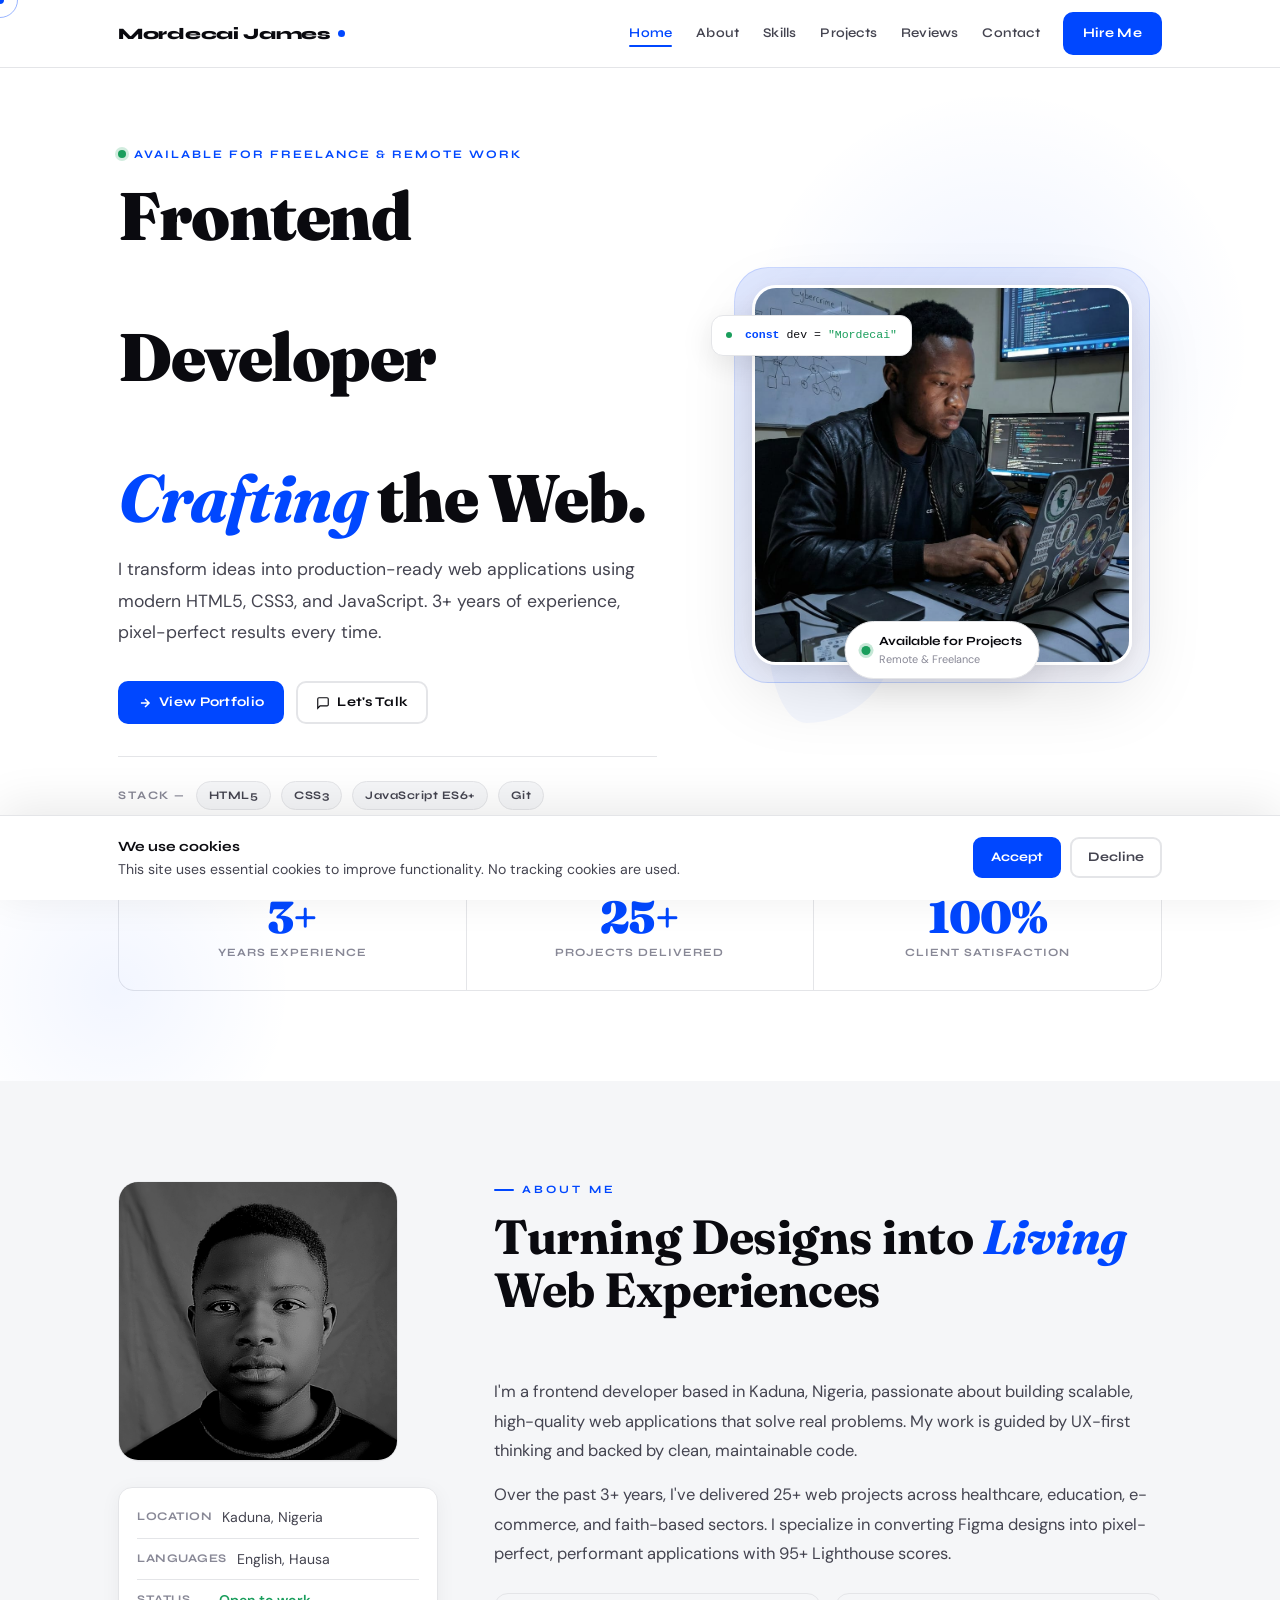
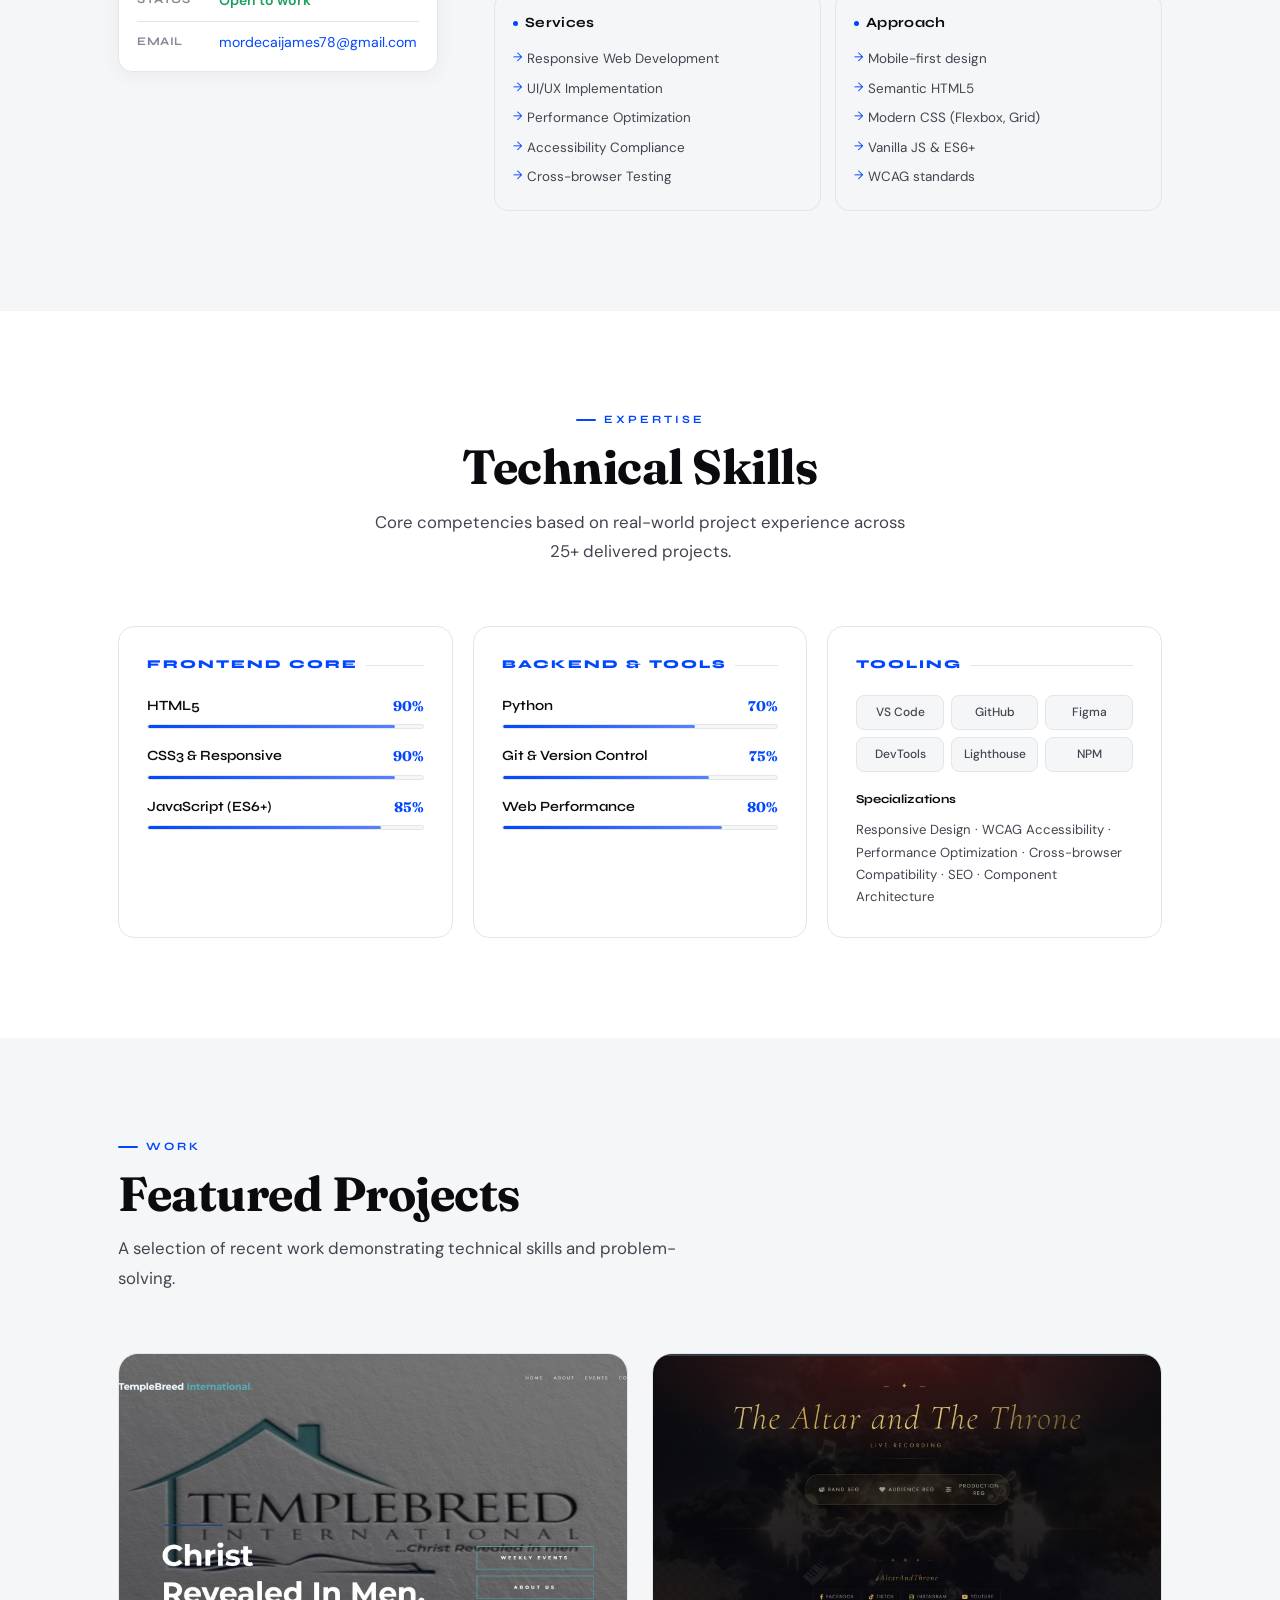
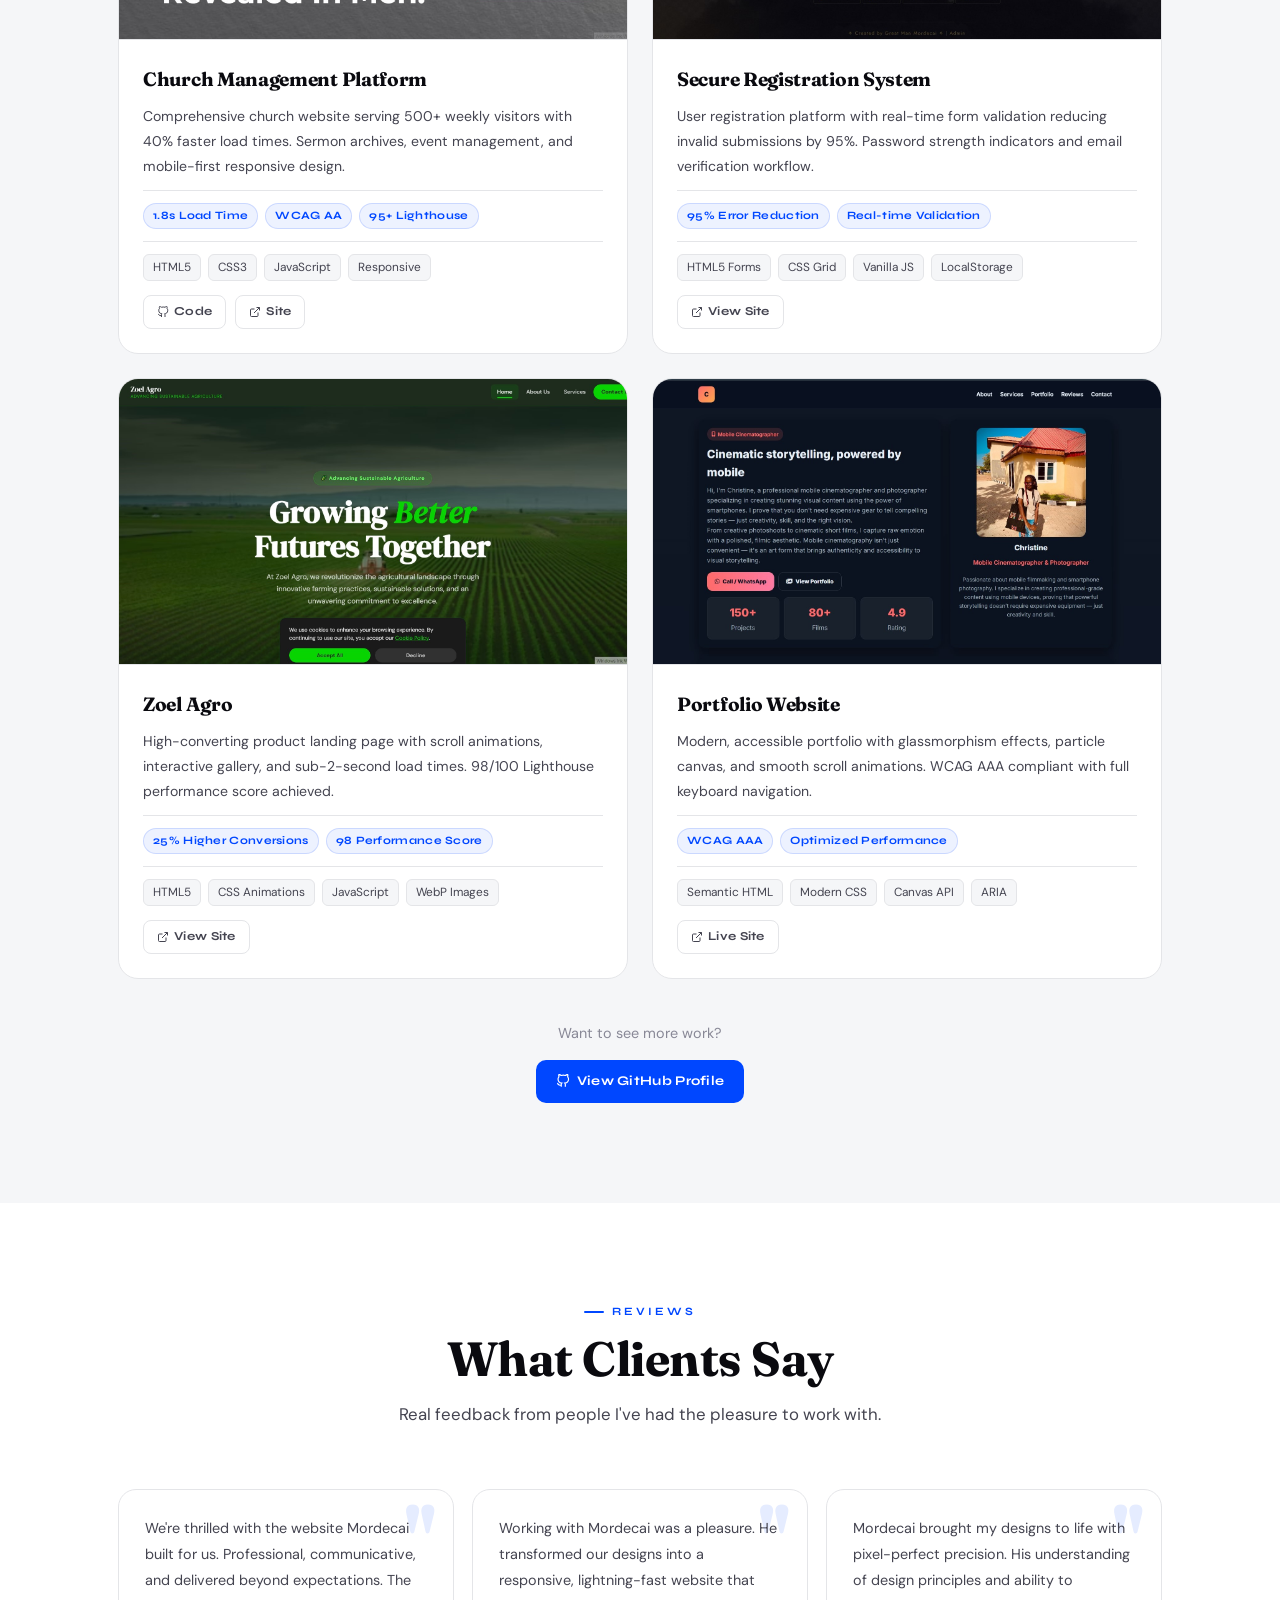
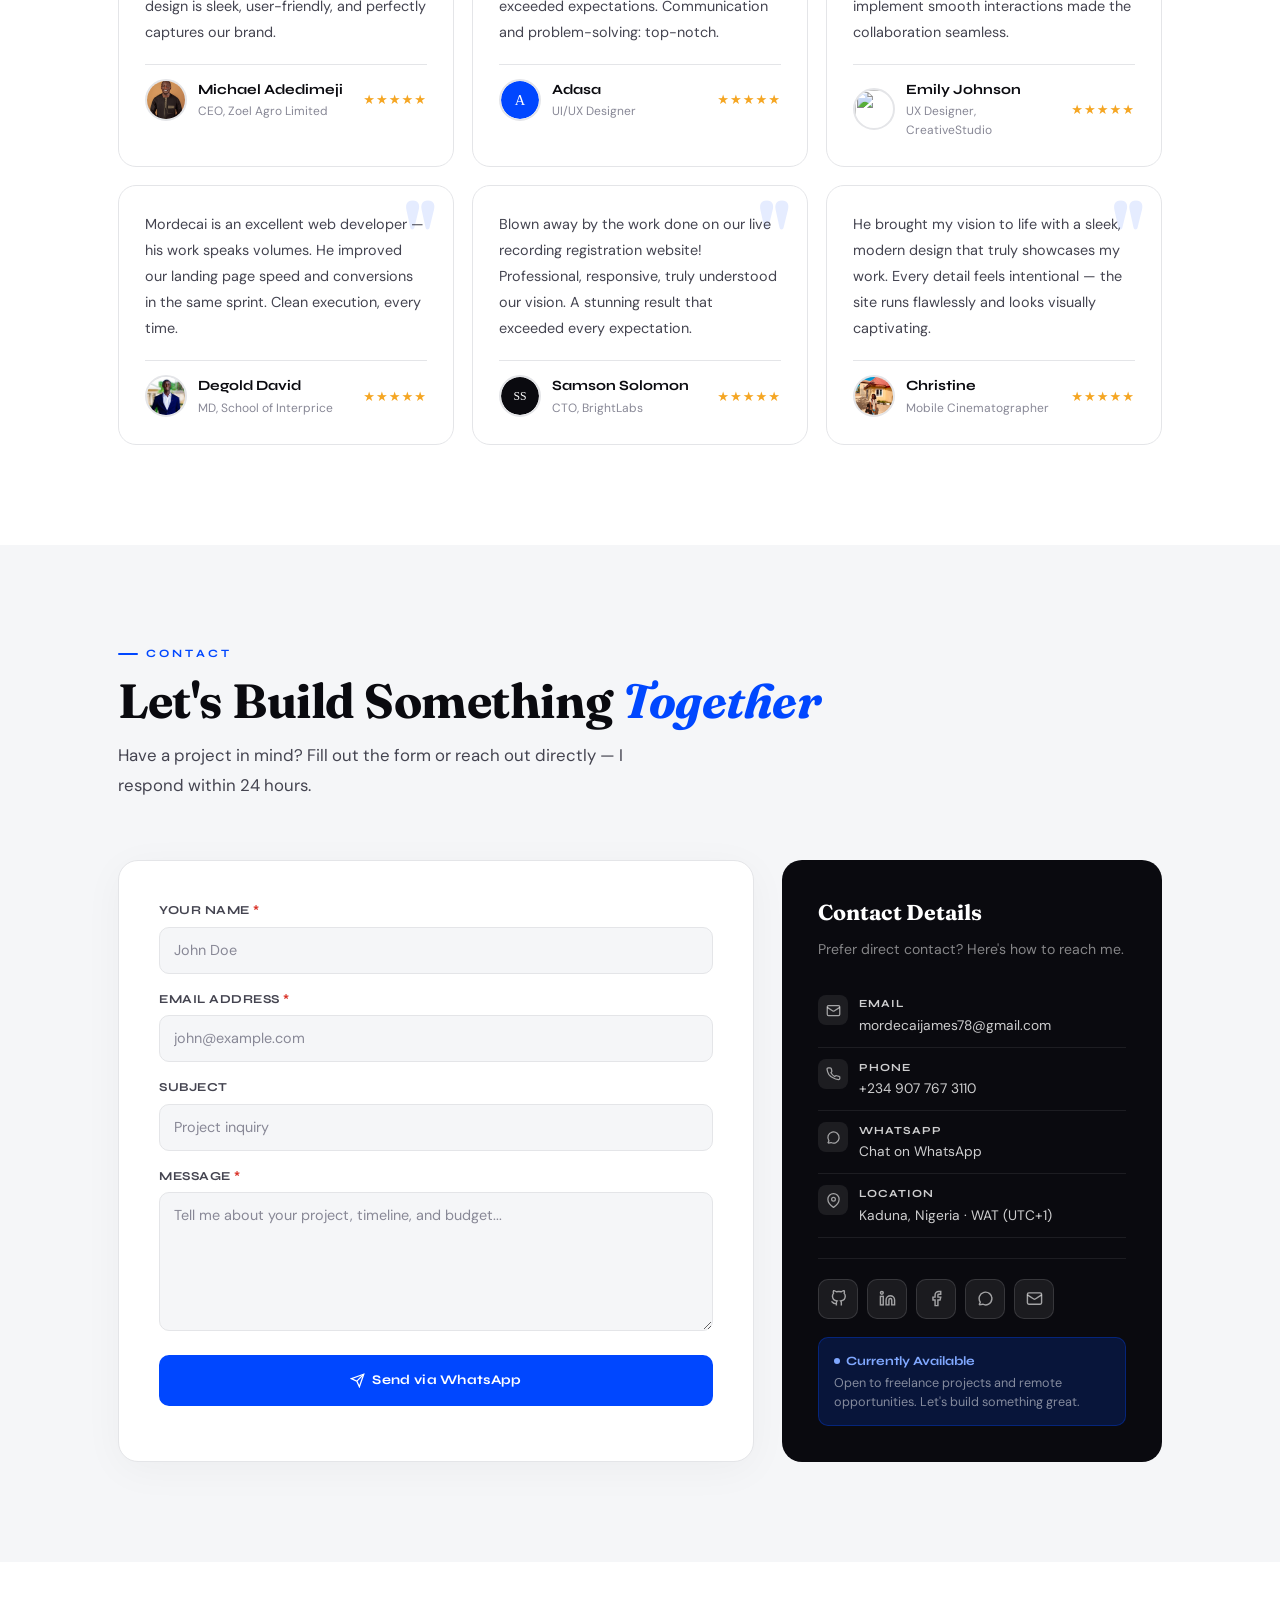
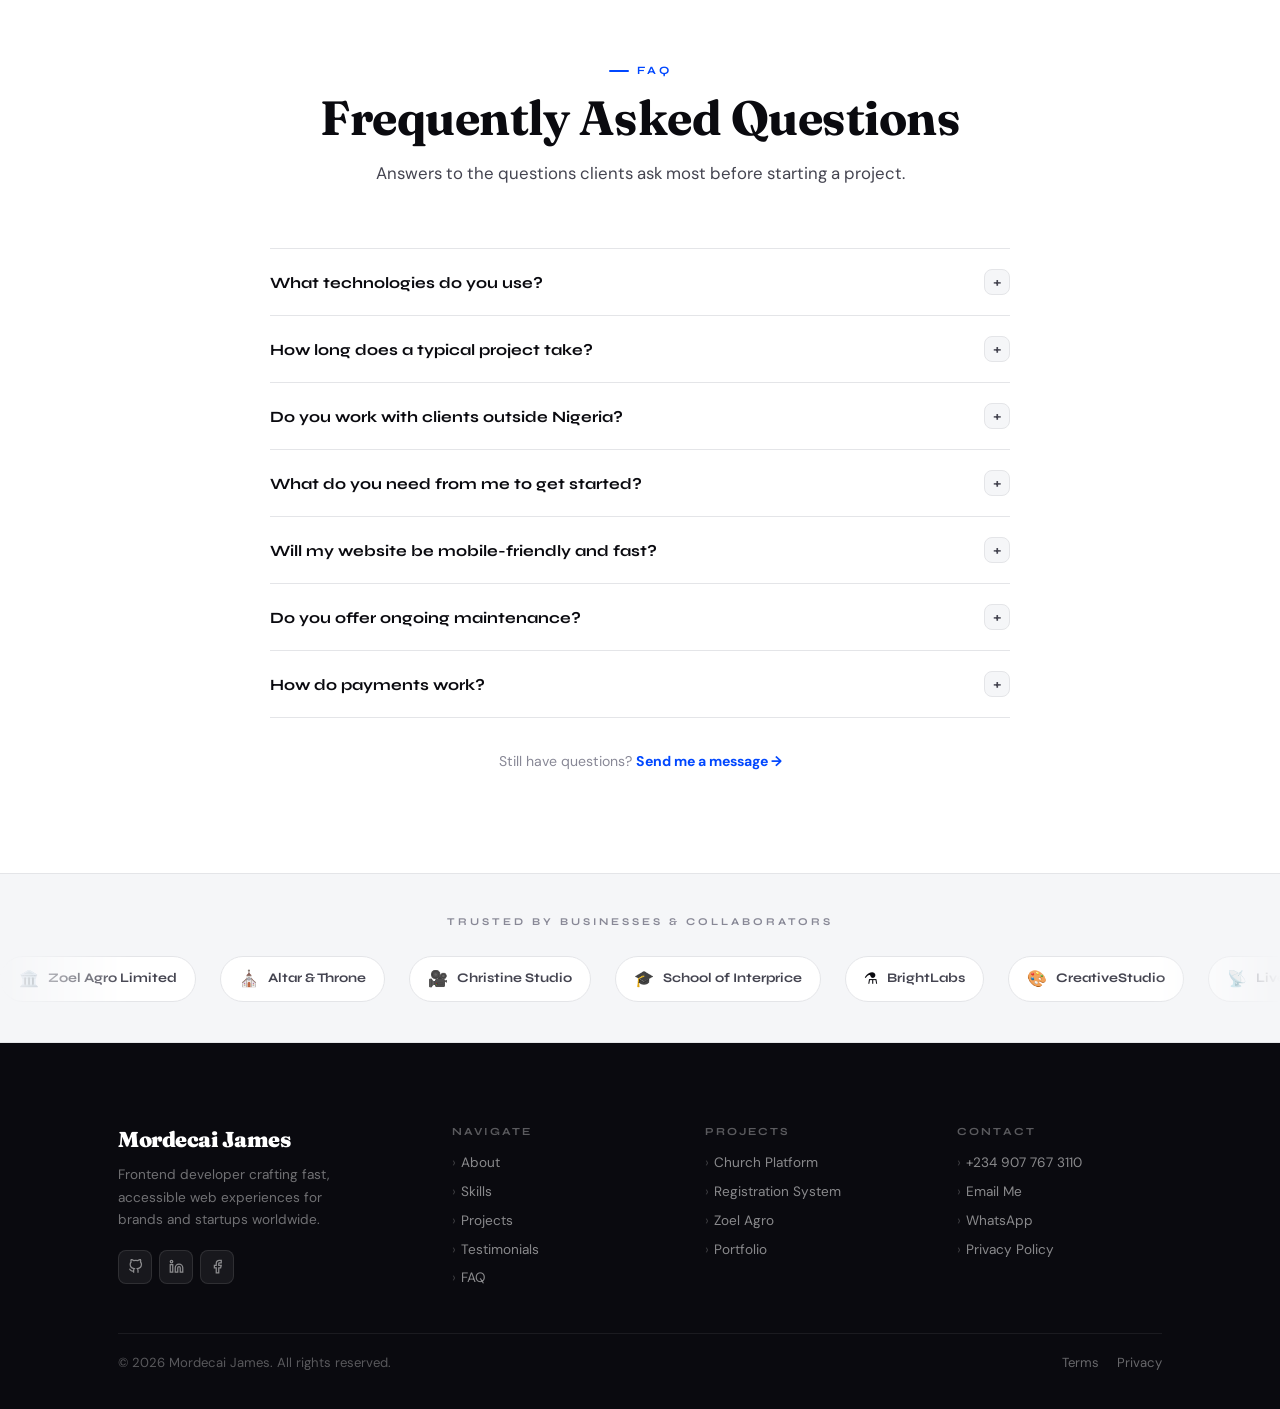
==== commit 97944e8a: "Update index.html" ====
--- a/index.html
+++ b/index.html
@@ -4,118 +4,118 @@
   <meta charset="utf-8">
   <meta name="viewport" content="width=device-width, initial-scale=1">
   <title>Mordecai James — Frontend Developer</title>
-
   <link rel="preload" as="image" href="mordecai.jpeg" fetchpriority="high">
   <link rel="preconnect" href="https://fonts.googleapis.com">
   <link rel="preconnect" href="https://fonts.gstatic.com" crossorigin>
-  <link href="https://fonts.googleapis.com/css2?family=Fraunces:ital,opsz,wght@0,9..144,300;0,9..144,600;0,9..144,700;0,9..144,900;1,9..144,400;1,9..144,700&family=Syne:wght@400;600;700;800&family=DM+Sans:ital,opsz,wght@0,9..40,300;0,9..40,400;0,9..40,500;1,9..40,300&display=swap" rel="stylesheet">
-
+  <link href="https://fonts.googleapis.com/css2?family=Fraunces:ital,opsz,wght@0,9..144,300;0,9..144,700;0,9..144,900;1,9..144,400;1,9..144,700&family=Syne:wght@400;600;700;800&family=DM+Sans:ital,opsz,wght@0,9..40,300;0,9..40,400;0,9..40,500&display=swap" rel="stylesheet">
   <meta name="description" content="Mordecai James — Frontend Developer with 3+ years crafting responsive, accessible web applications.">
-  <meta name="author" content="Mordecai James">
   <meta name="theme-color" content="#ffffff">
-
   <script>document.documentElement.classList.add('js');</script>
-
   <style>
-:root {
-  --white:  #FFFFFF;
-  --off:    #F5F6F8;
-  --border: #E4E5E8;
-  --text:   #0A0A0F;
-  --mid:    #444450;
-  --muted:  #888896;
-  --accent: #0047FF;
-  --accent2:#0033CC;
-  --asoft:  rgba(0,71,255,0.07);
-  --success:#1A9E5C;
-  --error:  #D93025;
-  --nav-h:  72px;
-  --cw:     1140px;
-  --ease:   280ms cubic-bezier(.4,0,.2,1);
-  --spring: 300ms cubic-bezier(.22,.68,0,1.2);
+/* ════════════════════════════════════════════
+   MORDECAI JAMES · EDITORIAL WHITE · v2
+   More animation · Full responsiveness
+   ════════════════════════════════════════════ */
+:root{
+  --white:#FFFFFF; --off:#F5F6F8; --border:#E4E5E8;
+  --text:#0A0A0F;  --mid:#444450; --muted:#888896;
+  --accent:#0047FF; --accent2:#0033CC; --asoft:rgba(0,71,255,.07);
+  --success:#1A9E5C; --error:#D93025;
+  --nav-h:68px; --cw:1140px;
+  --ease:260ms cubic-bezier(.4,0,.2,1);
+  --spring:320ms cubic-bezier(.22,.68,0,1.2);
 }
-
 *,*::before,*::after{box-sizing:border-box;margin:0;padding:0}
 img{max-width:100%;height:auto;display:block}
 button,input,textarea,select{font:inherit}
 html{scroll-behavior:smooth}
-
-body{
-  background:var(--white);
-  color:var(--text);
-  font-family:'DM Sans',system-ui,sans-serif;
-  font-size:16px;line-height:1.6;
-  -webkit-font-smoothing:antialiased;
-  overflow-x:hidden;
-}
-
+body{background:var(--white);color:var(--text);font-family:'DM Sans',system-ui,sans-serif;font-size:16px;line-height:1.6;-webkit-font-smoothing:antialiased;overflow-x:hidden}
 ::selection{background:var(--accent);color:#fff}
-
 .sr-only{position:absolute;width:1px;height:1px;padding:0;margin:-1px;overflow:hidden;clip:rect(0,0,0,0);white-space:nowrap;border:0}
-
-.container{width:100%;max-width:var(--cw);margin:0 auto;padding:0 clamp(20px,5vw,48px)}
-
+.container{width:100%;max-width:var(--cw);margin:0 auto;padding:0 clamp(16px,5vw,48px)}
 .skip-link{position:absolute;top:-50px;left:20px;z-index:999;background:var(--accent);color:#fff;padding:10px 18px;border-radius:0 0 8px 8px;font-family:'Syne',sans-serif;font-weight:700;text-decoration:none;transition:top 200ms}
 .skip-link:focus{top:0}
-
-#scrollProgress{position:fixed;top:0;left:0;height:3px;width:0%;background:var(--accent);z-index:200;transition:width 100ms linear}
-
-/* ── NAV ── */
-.nav{position:fixed;top:0;left:0;right:0;z-index:100;height:var(--nav-h);background:rgba(255,255,255,0.92);backdrop-filter:blur(16px) saturate(180%);-webkit-backdrop-filter:blur(16px) saturate(180%);border-bottom:1px solid var(--border);display:flex;align-items:center;transition:box-shadow var(--ease)}
-.nav.scrolled{box-shadow:0 4px 24px rgba(0,0,0,0.06)}
-.nav-inner{display:flex;align-items:center;justify-content:space-between;gap:24px;width:100%;max-width:var(--cw);margin:0 auto;padding:0 clamp(20px,5vw,48px)}
-.brand{font-family:'Syne',sans-serif;font-weight:800;font-size:1.05rem;color:var(--text);text-decoration:none;letter-spacing:-0.3px;white-space:nowrap;display:flex;align-items:center;gap:8px}
+#scrollProgress{position:fixed;top:0;left:0;height:3px;width:0%;background:linear-gradient(90deg,var(--accent),#5582FF,var(--accent));background-size:200%;z-index:200;transition:width 80ms linear;animation:progressShimmer 2s linear infinite}
+@keyframes progressShimmer{0%{background-position:0%}100%{background-position:200%}}
+
+/* ══ CUSTOM CURSOR ══ */
+.cursor{position:fixed;pointer-events:none;z-index:9999;mix-blend-mode:multiply}
+.cursor-dot{width:8px;height:8px;background:var(--accent);border-radius:50%;transform:translate(-50%,-50%);transition:transform .1s,opacity .2s;top:0;left:0;position:absolute}
+.cursor-ring{width:36px;height:36px;border:1.5px solid rgba(0,71,255,.4);border-radius:50%;transform:translate(-50%,-50%);transition:width .3s,height .3s,border-color .3s;top:0;left:0;position:absolute}
+.cursor.hover .cursor-dot{transform:translate(-50%,-50%) scale(0)}
+.cursor.hover .cursor-ring{width:56px;height:56px;border-color:rgba(0,71,255,.6);background:rgba(0,71,255,.05)}
+@media(hover:none){.cursor{display:none}}
+
+/* ══ NAV ══ */
+.nav{position:fixed;top:0;left:0;right:0;z-index:100;height:var(--nav-h);background:rgba(255,255,255,.92);backdrop-filter:blur(20px) saturate(180%);-webkit-backdrop-filter:blur(20px) saturate(180%);border-bottom:1px solid var(--border);display:flex;align-items:center;transition:box-shadow var(--ease),background var(--ease)}
+.nav.scrolled{box-shadow:0 4px 32px rgba(0,0,0,.07)}
+.nav-inner{display:flex;align-items:center;justify-content:space-between;gap:16px;width:100%;max-width:var(--cw);margin:0 auto;padding:0 clamp(16px,5vw,48px)}
+.brand{font-family:'Syne',sans-serif;font-weight:800;font-size:1rem;color:var(--text);text-decoration:none;letter-spacing:-.3px;white-space:nowrap;display:flex;align-items:center;gap:8px}
 .brand-dot{width:7px;height:7px;border-radius:50%;background:var(--accent);display:inline-block;animation:dotPulse 2.4s ease-in-out infinite}
-@keyframes dotPulse{0%,100%{transform:scale(1);opacity:1}50%{transform:scale(1.4);opacity:.6}}
-
-.nav-links{display:flex;align-items:center;gap:4px}
-.nav-link{font-family:'Syne',sans-serif;font-weight:600;font-size:.875rem;letter-spacing:.2px;color:var(--mid);text-decoration:none;padding:8px 12px;border-radius:8px;transition:var(--ease);white-space:nowrap}
+@keyframes dotPulse{0%,100%{transform:scale(1);opacity:1}50%{transform:scale(1.5);opacity:.5}}
+
+.nav-links{display:flex;align-items:center;gap:2px}
+.nav-link{font-family:'Syne',sans-serif;font-weight:600;font-size:.83rem;letter-spacing:.2px;color:var(--mid);text-decoration:none;padding:7px 11px;border-radius:8px;transition:var(--ease);white-space:nowrap;position:relative}
+.nav-link::after{content:'';position:absolute;bottom:4px;left:11px;right:11px;height:2px;background:var(--accent);border-radius:1px;transform:scaleX(0);transition:transform var(--spring);transform-origin:center}
 .nav-link:hover{color:var(--text);background:var(--off)}
-.nav-link.active,.nav-link[aria-current="page"]{color:var(--accent)}
-
-.btn-primary{font-family:'Syne',sans-serif;font-weight:700;font-size:.875rem;letter-spacing:.3px;display:inline-flex;align-items:center;gap:7px;padding:10px 20px;border-radius:10px;background:var(--accent);color:#fff;border:2px solid var(--accent);text-decoration:none;cursor:pointer;transition:var(--spring);white-space:nowrap;-webkit-appearance:none;appearance:none}
-.btn-primary:hover{background:var(--accent2);border-color:var(--accent2);transform:translateY(-2px);box-shadow:0 8px 24px rgba(0,71,255,.25)}
-.btn-primary:active{transform:translateY(0)}
+.nav-link:hover::after,.nav-link.active::after{transform:scaleX(1)}
+.nav-link.active{color:var(--accent)}
+
+.btn-primary{font-family:'Syne',sans-serif;font-weight:700;font-size:.83rem;letter-spacing:.3px;display:inline-flex;align-items:center;gap:7px;padding:9px 18px;border-radius:10px;background:var(--accent);color:#fff;border:2px solid var(--accent);text-decoration:none;cursor:pointer;transition:var(--spring);white-space:nowrap;-webkit-appearance:none;appearance:none;position:relative;overflow:hidden}
+.btn-primary::before{content:'';position:absolute;inset:0;background:rgba(255,255,255,.15);opacity:0;transition:opacity .2s}
+.btn-primary:hover{background:var(--accent2);border-color:var(--accent2);transform:translateY(-2px);box-shadow:0 10px 28px rgba(0,71,255,.28)}
+.btn-primary:hover::before{opacity:1}
+.btn-primary:active{transform:translateY(1px);box-shadow:none}
 .btn-primary:disabled{opacity:.5;cursor:not-allowed;transform:none;box-shadow:none}
 
-.btn-outline{font-family:'Syne',sans-serif;font-weight:700;font-size:.875rem;letter-spacing:.3px;display:inline-flex;align-items:center;gap:7px;padding:10px 20px;border-radius:10px;background:transparent;color:var(--text);border:2px solid var(--border);text-decoration:none;cursor:pointer;transition:var(--spring);white-space:nowrap;-webkit-appearance:none;appearance:none}
+/* Ripple */
+.btn-primary .ripple{position:absolute;border-radius:50%;background:rgba(255,255,255,.3);transform:scale(0);animation:ripple 500ms linear;pointer-events:none}
+@keyframes ripple{to{transform:scale(4);opacity:0}}
+
+.btn-outline{font-family:'Syne',sans-serif;font-weight:700;font-size:.83rem;letter-spacing:.3px;display:inline-flex;align-items:center;gap:7px;padding:9px 18px;border-radius:10px;background:transparent;color:var(--text);border:2px solid var(--border);text-decoration:none;cursor:pointer;transition:var(--spring);white-space:nowrap;-webkit-appearance:none;appearance:none;position:relative;overflow:hidden}
 .btn-outline:hover{border-color:var(--text);background:var(--text);color:#fff;transform:translateY(-2px)}
-.btn-outline:active{transform:translateY(0)}
-
-a:focus-visible,button:focus-visible{outline:3px solid rgba(0,71,255,.45);outline-offset:3px}
-
-.mobile-toggle{display:none;background:transparent;border:2px solid var(--border);padding:8px 10px;border-radius:9px;color:var(--text);cursor:pointer;transition:var(--ease);align-items:center;justify-content:center}
-.mobile-toggle:hover{background:var(--off);border-color:var(--text)}
+.btn-outline:active{transform:translateY(1px)}
+
+a:focus-visible,button:focus-visible{outline:3px solid rgba(0,71,255,.45);outline-offset:3px;border-radius:4px}
+
+.mobile-toggle{display:none;background:transparent;border:2px solid var(--border);padding:7px 9px;border-radius:9px;color:var(--text);cursor:pointer;transition:var(--spring);align-items:center;justify-content:center}
+.mobile-toggle:hover{background:var(--off);border-color:var(--text);transform:scale(1.05)}
 @media(max-width:900px){.nav-links{display:none}.mobile-toggle{display:inline-flex}}
 
-/* ── MOBILE MENU ── */
-.mobile-menu{position:fixed;inset:0;z-index:150;background:rgba(10,10,15,.5);backdrop-filter:blur(6px);opacity:0;pointer-events:none;transition:opacity var(--ease)}
+/* ══ MOBILE MENU ══ */
+.mobile-menu{position:fixed;inset:0;z-index:150;background:rgba(10,10,15,.5);backdrop-filter:blur(8px);opacity:0;pointer-events:none;transition:opacity var(--ease)}
 .mobile-menu.show{opacity:1;pointer-events:auto}
-.mobile-card{position:absolute;top:0;right:0;width:min(360px,100vw);height:100vh;overflow-y:auto;background:var(--white);border-left:1px solid var(--border);padding:28px 28px 40px;transform:translateX(100%);transition:transform var(--ease);box-shadow:-12px 0 48px rgba(0,0,0,.08)}
+.mobile-card{position:absolute;top:0;right:0;width:min(340px,100vw);height:100vh;overflow-y:auto;background:var(--white);border-left:1px solid var(--border);padding:24px 24px 40px;transform:translateX(100%);transition:transform .35s cubic-bezier(.4,0,.2,1);box-shadow:-16px 0 56px rgba(0,0,0,.1)}
 .mobile-menu.show .mobile-card{transform:translateX(0)}
-.mobile-header{display:flex;align-items:center;justify-content:space-between;margin-bottom:32px}
-.mobile-brand{font-family:'Syne',sans-serif;font-weight:800;font-size:1.05rem;color:var(--text)}
-.mobile-close{background:var(--off);border:1px solid var(--border);border-radius:8px;width:36px;height:36px;display:flex;align-items:center;justify-content:center;cursor:pointer;color:var(--mid);transition:var(--ease);font-size:18px;line-height:1}
-.mobile-close:hover{background:var(--text);color:#fff}
-.mobile-nav{display:flex;flex-direction:column;gap:4px}
-.mobile-link{font-family:'Syne',sans-serif;font-weight:600;font-size:1rem;color:var(--mid);text-decoration:none;padding:13px 16px;border-radius:10px;transition:var(--ease);display:block}
+.mobile-header{display:flex;align-items:center;justify-content:space-between;margin-bottom:28px}
+.mobile-brand{font-family:'Syne',sans-serif;font-weight:800;font-size:1rem;color:var(--text)}
+.mobile-close{background:var(--off);border:1px solid var(--border);border-radius:8px;width:36px;height:36px;display:flex;align-items:center;justify-content:center;cursor:pointer;color:var(--mid);transition:var(--spring);font-size:17px;line-height:1}
+.mobile-close:hover{background:var(--text);color:#fff;transform:rotate(90deg)}
+.mobile-nav{display:flex;flex-direction:column;gap:2px}
+.mobile-link{font-family:'Syne',sans-serif;font-weight:600;font-size:.95rem;color:var(--mid);text-decoration:none;padding:12px 14px;border-radius:10px;transition:var(--ease);display:flex;align-items:center;gap:10px}
+.mobile-link::before{content:'';width:4px;height:4px;border-radius:50%;background:currentColor;opacity:.4;flex-shrink:0;transition:var(--ease)}
 .mobile-link:hover,.mobile-link[aria-current="page"]{background:var(--asoft);color:var(--accent)}
-.mobile-divider{height:1px;background:var(--border);margin:16px 0}
-
-/* ── SECTIONS ── */
-.section{padding:clamp(72px,10vw,100px) 0}
+.mobile-link:hover::before,.mobile-link[aria-current="page"]::before{opacity:1;transform:scale(1.5)}
+.mobile-divider{height:1px;background:var(--border);margin:14px 0}
+
+/* ══ SECTIONS ══ */
+.section{padding:clamp(60px,9vw,100px) 0}
 .section.alt{background:var(--off)}
-section[id]{scroll-margin-top:calc(var(--nav-h) + 20px)}
-
-.section-label{font-family:'Syne',sans-serif;font-weight:700;font-size:.72rem;letter-spacing:3px;text-transform:uppercase;color:var(--accent);margin-bottom:12px;display:block}
-.section-title{font-family:'Fraunces',serif;font-size:clamp(2rem,4.5vw,3rem);font-weight:700;line-height:1.12;color:var(--text);letter-spacing:-.5px}
-.section-sub{color:var(--mid);font-size:clamp(.95rem,2vw,1.05rem);line-height:1.7;max-width:580px;margin-top:14px}
-.section-head{margin-bottom:clamp(40px,6vw,60px)}
+section[id]{scroll-margin-top:calc(var(--nav-h) + 16px)}
+
+.section-label{font-family:'Syne',sans-serif;font-weight:700;font-size:.7rem;letter-spacing:3px;text-transform:uppercase;color:var(--accent);margin-bottom:12px;display:flex;align-items:center;gap:8px}
+.section-label::before{content:'';display:inline-block;width:20px;height:2px;background:var(--accent);border-radius:1px;flex-shrink:0}
+.section-title{font-family:'Fraunces',serif;font-size:clamp(1.85rem,4.5vw,3rem);font-weight:700;line-height:1.1;color:var(--text);letter-spacing:-.5px}
+.section-sub{color:var(--mid);font-size:clamp(.9rem,2vw,1.05rem);line-height:1.75;max-width:560px;margin-top:14px}
+.section-head{margin-bottom:clamp(36px,6vw,60px)}
 .section-head.center{text-align:center}
+.section-head.center .section-label{justify-content:center}
 .section-head.center .section-sub{margin-left:auto;margin-right:auto}
 
-/* Reveal */
-.js .reveal{opacity:0;transform:translateY(20px);transition:opacity .7s cubic-bezier(.4,0,.2,1),transform .7s cubic-bezier(.4,0,.2,1)}
+/* ══ SCROLL REVEALS ══ */
+.js .reveal{opacity:0;transform:translateY(28px);transition:opacity .65s cubic-bezier(.4,0,.2,1),transform .65s cubic-bezier(.4,0,.2,1)}
+.js .reveal.from-left{transform:translateX(-32px)}
+.js .reveal.from-right{transform:translateX(32px)}
 .js .reveal.in-view{opacity:1;transform:none}
 .js .reveal[data-delay="1"]{transition-delay:80ms}
 .js .reveal[data-delay="2"]{transition-delay:160ms}
@@ -129,231 +129,287 @@
   *{animation-duration:.01ms!important;transition-duration:.01ms!important}
 }
 
-/* ── HERO ── */
-#home{min-height:100vh;padding-top:calc(var(--nav-h) + clamp(40px,8vw,80px));padding-bottom:clamp(60px,10vw,100px);display:flex;align-items:center;position:relative;overflow:hidden}
-#home::before{content:'';position:absolute;top:10%;right:-5%;width:clamp(300px,45vw,600px);height:clamp(300px,45vw,600px);border-radius:50%;background:radial-gradient(circle,rgba(0,71,255,.06) 0%,transparent 70%);pointer-events:none;z-index:0}
-#home::after{content:'';position:absolute;bottom:-10%;left:-8%;width:clamp(200px,30vw,400px);height:clamp(200px,30vw,400px);border-radius:50%;background:radial-gradient(circle,rgba(0,71,255,.04) 0%,transparent 70%);pointer-events:none;z-index:0}
-
-.hero-grid{display:grid;grid-template-columns:1fr;gap:clamp(40px,6vw,80px);align-items:center;position:relative;z-index:1}
-@media(min-width:900px){.hero-grid{grid-template-columns:1fr auto}}
-
-.hero-kicker{display:inline-flex;align-items:center;gap:8px;font-family:'Syne',sans-serif;font-weight:700;font-size:.78rem;letter-spacing:2px;text-transform:uppercase;color:var(--accent);margin-bottom:20px}
+/* ══ HERO ══ */
+#home{min-height:100svh;padding-top:calc(var(--nav-h) + clamp(36px,7vw,72px));padding-bottom:clamp(48px,8vw,90px);display:flex;align-items:center;position:relative;overflow:hidden}
+
+/* Floating geometric decorations */
+.hero-blob{position:absolute;border-radius:50%;pointer-events:none;z-index:0}
+.hero-blob-1{top:8%;right:2%;width:clamp(280px,40vw,520px);height:clamp(280px,40vw,520px);background:radial-gradient(circle,rgba(0,71,255,.07) 0%,transparent 70%);animation:floatBlob 8s ease-in-out infinite}
+.hero-blob-2{bottom:-8%;left:-5%;width:clamp(200px,28vw,380px);height:clamp(200px,28vw,380px);background:radial-gradient(circle,rgba(0,71,255,.05) 0%,transparent 70%);animation:floatBlob 10s ease-in-out infinite reverse}
+.hero-blob-3{top:55%;right:30%;width:clamp(80px,10vw,140px);height:clamp(80px,10vw,140px);background:rgba(0,71,255,.04);border-radius:30% 70% 70% 30%/30% 30% 70% 70%;animation:morphBlob 12s ease-in-out infinite}
+@keyframes floatBlob{0%,100%{transform:translate(0,0) scale(1)}33%{transform:translate(12px,-18px) scale(1.03)}66%{transform:translate(-10px,12px) scale(.97)}}
+@keyframes morphBlob{0%,100%{border-radius:30% 70% 70% 30%/30% 30% 70% 70%}25%{border-radius:58% 42% 75% 25%/76% 46% 54% 24%}50%{border-radius:50% 50% 33% 67%/55% 27% 73% 45%}75%{border-radius:33% 67% 58% 42%/63% 68% 32% 37%}}
+
+/* Hero grid — desktop 2-col, mobile stacked */
+.hero-grid{display:grid;grid-template-columns:1fr;gap:clamp(32px,5vw,64px);align-items:center;position:relative;z-index:1}
+@media(min-width:860px){.hero-grid{grid-template-columns:1fr 1fr;gap:clamp(32px,5vw,64px)}}
+@media(min-width:1100px){.hero-grid{grid-template-columns:1.1fr .9fr}}
+
+/* Hero text — word-by-word fade in */
+.hero-kicker{display:inline-flex;align-items:center;gap:8px;font-family:'Syne',sans-serif;font-weight:700;font-size:.72rem;letter-spacing:2px;text-transform:uppercase;color:var(--accent);margin-bottom:18px;animation:fadeSlideUp .6s cubic-bezier(.4,0,.2,1) .1s backwards}
 .hero-kicker-dot{width:8px;height:8px;border-radius:50%;background:var(--success);box-shadow:0 0 0 3px rgba(26,158,92,.2);animation:dotPulse 2s ease-in-out infinite}
 
-.hero-title{font-family:'Fraunces',serif;font-size:clamp(2.4rem,6vw,4.5rem);font-weight:900;line-height:1.05;letter-spacing:-1.5px;color:var(--text);margin-bottom:24px}
+.hero-title{font-family:'Fraunces',serif;font-size:clamp(2.2rem,5.5vw,4.2rem);font-weight:900;line-height:1.05;letter-spacing:-1.5px;color:var(--text);margin-bottom:20px}
+.hero-title .word{display:inline-block;animation:wordIn .7s cubic-bezier(.22,.68,0,1.2) backwards;white-space:pre}
+.hero-title .word:nth-child(1){animation-delay:.2s}
+.hero-title .word:nth-child(2){animation-delay:.32s}
+.hero-title .word:nth-child(3){animation-delay:.44s}
 .hero-title em{font-style:italic;color:var(--accent);font-weight:700}
-
-.hero-sub{font-size:clamp(1rem,2.2vw,1.15rem);line-height:1.75;color:var(--mid);max-width:52ch;margin-bottom:36px}
-
-.hero-ctas{display:flex;gap:14px;flex-wrap:wrap;align-items:center}
-
-.hero-stack{margin-top:40px;padding-top:28px;border-top:1px solid var(--border);display:flex;align-items:center;gap:12px;flex-wrap:wrap}
-.hero-stack-label{font-family:'Syne',sans-serif;font-size:.78rem;font-weight:700;letter-spacing:1.5px;text-transform:uppercase;color:var(--muted)}
-.stack-pill{font-family:'Syne',sans-serif;font-weight:700;font-size:.78rem;letter-spacing:.5px;padding:5px 12px;border-radius:999px;background:var(--off);border:1px solid var(--border);color:var(--mid);transition:var(--ease)}
-.stack-pill:hover{background:var(--accent);color:#fff;border-color:var(--accent)}
+@keyframes wordIn{from{opacity:0;transform:translateY(28px) rotate(-1.5deg)}to{opacity:1;transform:none}}
+@keyframes fadeSlideUp{from{opacity:0;transform:translateY(16px)}to{opacity:1;transform:none}}
+
+.hero-sub{font-size:clamp(.95rem,2vw,1.1rem);line-height:1.8;color:var(--mid);max-width:50ch;margin-bottom:32px;animation:fadeSlideUp .6s cubic-bezier(.4,0,.2,1) .5s backwards}
+
+.hero-ctas{display:flex;gap:12px;flex-wrap:wrap;align-items:center;animation:fadeSlideUp .6s cubic-bezier(.4,0,.2,1) .62s backwards}
+@media(max-width:480px){.hero-ctas{flex-direction:column;align-items:stretch}}
+@media(max-width:480px){.hero-ctas .btn-primary,.hero-ctas .btn-outline{justify-content:center;width:100%}}
+
+.hero-stack{margin-top:32px;padding-top:24px;border-top:1px solid var(--border);display:flex;align-items:center;gap:10px;flex-wrap:wrap;animation:fadeSlideUp .6s cubic-bezier(.4,0,.2,1) .74s backwards}
+.hero-stack-label{font-family:'Syne',sans-serif;font-size:.72rem;font-weight:700;letter-spacing:1.5px;text-transform:uppercase;color:var(--muted);white-space:nowrap}
+.stack-pill{font-family:'Syne',sans-serif;font-weight:700;font-size:.72rem;letter-spacing:.5px;padding:4px 12px;border-radius:999px;background:var(--off);border:1px solid var(--border);color:var(--mid);transition:var(--spring);cursor:default}
+.stack-pill:hover{background:var(--accent);color:#fff;border-color:var(--accent);transform:translateY(-3px) scale(1.04)}
 
 /* Hero photo */
-.hero-photo-wrap{position:relative;display:flex;align-items:center;justify-content:center}
-.hero-photo-frame{position:relative;width:clamp(260px,35vw,420px);flex-shrink:0}
-.hero-photo-bg{position:absolute;inset:-16px;border-radius:32px;background:linear-gradient(135deg,rgba(0,71,255,.12),rgba(0,71,255,.04));border:1px solid rgba(0,71,255,.15);z-index:0}
-.hero-photo{position:relative;z-index:1;width:100%;aspect-ratio:1;object-fit:cover;border-radius:24px;border:3px solid var(--white);box-shadow:0 24px 64px rgba(0,0,0,.12),0 4px 16px rgba(0,0,0,.06);transition:var(--ease)}
-.hero-photo:hover{transform:scale(1.02)}
-.hero-badge{position:absolute;bottom:-16px;left:50%;transform:translateX(-50%);background:var(--white);border:1px solid var(--border);border-radius:50px;padding:10px 18px;display:flex;align-items:center;gap:10px;box-shadow:0 8px 32px rgba(0,0,0,.1);z-index:2;white-space:nowrap;animation:badgeIn .6s cubic-bezier(.22,.68,0,1.2) .4s backwards}
-@keyframes badgeIn{from{opacity:0;transform:translateX(-50%) translateY(16px) scale(.9)}to{opacity:1;transform:translateX(-50%) translateY(0) scale(1)}}
-.badge-dot{width:10px;height:10px;border-radius:50%;background:var(--success);box-shadow:0 0 0 3px rgba(26,158,92,.25);flex-shrink:0}
-.badge-line1{font-family:'Syne',sans-serif;font-weight:700;font-size:.8rem;color:var(--text);display:block}
-.badge-line2{font-size:.7rem;color:var(--muted);display:block}
+.hero-photo-wrap{position:relative;display:flex;align-items:center;justify-content:center;animation:fadeSlideUp .7s cubic-bezier(.22,.68,0,1.2) .3s backwards}
+.hero-photo-frame{position:relative;width:min(380px,90vw);flex-shrink:0;margin:0 auto}
+.hero-photo-bg{position:absolute;inset:-18px;border-radius:34px;background:linear-gradient(135deg,rgba(0,71,255,.13),rgba(0,71,255,.03));border:1px solid rgba(0,71,255,.14);z-index:0;animation:rotateSlow 20s linear infinite}
+@keyframes rotateSlow{0%,100%{border-radius:34px}25%{border-radius:40px 24px 40px 24px}50%{border-radius:28px 44px 28px 44px}75%{border-radius:44px 28px 44px 28px}}
+.hero-photo{position:relative;z-index:1;width:100%;aspect-ratio:1;object-fit:cover;border-radius:24px;border:3px solid var(--white);box-shadow:0 24px 72px rgba(0,0,0,.13),0 4px 16px rgba(0,0,0,.05);transition:transform .4s var(--spring),box-shadow .4s var(--ease)}
+.hero-photo:hover{transform:scale(1.025) rotate(.5deg);box-shadow:0 32px 80px rgba(0,0,0,.16)}
+.hero-badge{position:absolute;bottom:-14px;left:50%;transform:translateX(-50%);background:var(--white);border:1px solid var(--border);border-radius:50px;padding:9px 16px;display:flex;align-items:center;gap:9px;box-shadow:0 8px 36px rgba(0,0,0,.1);z-index:2;white-space:nowrap;animation:badgeIn .7s cubic-bezier(.22,.68,0,1.2) .6s backwards}
+@keyframes badgeIn{from{opacity:0;transform:translateX(-50%) translateY(20px) scale(.85)}to{opacity:1;transform:translateX(-50%) translateY(0) scale(1)}}
+.badge-dot{width:9px;height:9px;border-radius:50%;background:var(--success);box-shadow:0 0 0 3px rgba(26,158,92,.25);flex-shrink:0;animation:badgePing 2s ease-in-out infinite}
+@keyframes badgePing{0%,100%{box-shadow:0 0 0 3px rgba(26,158,92,.25)}50%{box-shadow:0 0 0 6px rgba(26,158,92,.1)}}
+.badge-line1{font-family:'Syne',sans-serif;font-weight:700;font-size:.78rem;color:var(--text);display:block}
+.badge-line2{font-size:.68rem;color:var(--muted);display:block}
+
+/* Floating code snippet */
+.hero-float-card{position:absolute;top:8%;left:-10px;background:var(--white);border:1px solid var(--border);border-radius:12px;padding:10px 14px;box-shadow:0 8px 32px rgba(0,0,0,.1);z-index:3;animation:floatCard 5s ease-in-out infinite,fadeSlideUp .6s .9s backwards;white-space:nowrap;font-family:'Courier New',monospace;font-size:.72rem}
+@keyframes floatCard{0%,100%{transform:translateY(0)}50%{transform:translateY(-8px)}}
+.float-card-dot{display:inline-block;width:6px;height:6px;border-radius:50%;background:var(--success);margin-right:6px;animation:dotPulse 1.8s ease-in-out infinite}
+@media(max-width:860px){.hero-float-card{display:none}}
 
 /* Stats */
-.hero-stats{display:grid;grid-template-columns:repeat(3,1fr);gap:1px;background:var(--border);border:1px solid var(--border);border-radius:16px;overflow:hidden;margin-top:clamp(40px,6vw,60px)}
-.stat-item{background:var(--white);padding:clamp(20px,3vw,28px);text-align:center;transition:var(--ease)}
-.stat-item:hover{background:var(--asoft)}
-.stat-number{font-family:'Fraunces',serif;font-size:clamp(2rem,4vw,2.8rem);font-weight:900;color:var(--accent);letter-spacing:-1px;display:block;line-height:1}
-.stat-label{font-family:'Syne',sans-serif;font-size:.75rem;font-weight:700;letter-spacing:1px;text-transform:uppercase;color:var(--muted);display:block;margin-top:6px}
-
-/* ── ABOUT ── */
-.about-grid{display:grid;grid-template-columns:1fr;gap:clamp(32px,5vw,64px);align-items:start}
-@media(min-width:768px){.about-grid{grid-template-columns:340px 1fr}}
-
-.about-photo{width:100%;max-width:300px;aspect-ratio:1;object-fit:cover;border-radius:20px;border:1px solid var(--border);box-shadow:0 16px 48px rgba(0,0,0,.1)}
-.about-info-card{margin-top:20px;background:var(--white);border:1px solid var(--border);border-radius:14px;padding:20px;box-shadow:0 4px 16px rgba(0,0,0,.05)}
-.info-row{display:flex;align-items:flex-start;gap:12px;padding:10px 0;border-bottom:1px solid var(--border);font-size:.9rem}
+.hero-stats{display:grid;grid-template-columns:repeat(3,1fr);gap:1px;background:var(--border);border:1px solid var(--border);border-radius:16px;overflow:hidden;margin-top:clamp(32px,5vw,56px)}
+.stat-item{background:var(--white);padding:clamp(16px,2.5vw,28px);text-align:center;transition:var(--spring);cursor:default}
+.stat-item:hover{background:var(--asoft);transform:translateY(-3px);box-shadow:0 8px 24px rgba(0,71,255,.08)}
+.stat-number{font-family:'Fraunces',serif;font-size:clamp(1.8rem,4vw,2.8rem);font-weight:900;color:var(--accent);letter-spacing:-1px;display:block;line-height:1}
+.stat-label{font-family:'Syne',sans-serif;font-size:.7rem;font-weight:700;letter-spacing:1px;text-transform:uppercase;color:var(--muted);display:block;margin-top:5px}
+@media(max-width:380px){.stat-item{padding:14px 8px}.stat-label{font-size:.62rem;letter-spacing:.5px}}
+
+/* ══ ABOUT ══ */
+.about-grid{display:grid;grid-template-columns:1fr;gap:clamp(28px,5vw,56px);align-items:start}
+@media(min-width:700px){.about-grid{grid-template-columns:280px 1fr}}
+@media(min-width:900px){.about-grid{grid-template-columns:320px 1fr}}
+
+.about-photo-col{position:sticky;top:calc(var(--nav-h) + 20px)}
+@media(max-width:699px){.about-photo-col{position:static}}
+
+.about-photo-wrap{position:relative;display:inline-block}
+.about-photo{width:100%;max-width:280px;aspect-ratio:1;object-fit:cover;border-radius:20px;border:1px solid var(--border);box-shadow:0 16px 56px rgba(0,0,0,.11);transition:var(--spring);clip-path:inset(100% 0 0 0 round 20px)}
+.about-photo.revealed{clip-path:inset(0% 0 0 0 round 20px);transition:clip-path 1s cubic-bezier(.4,0,.2,1)}
+@media(max-width:699px){.about-photo{max-width:220px}}
+
+.about-info-card{margin-top:18px;background:var(--white);border:1px solid var(--border);border-radius:14px;padding:18px;box-shadow:0 4px 20px rgba(0,0,0,.05);transition:var(--spring)}
+.about-info-card:hover{box-shadow:0 12px 40px rgba(0,0,0,.08);transform:translateY(-2px)}
+.info-row{display:flex;align-items:flex-start;gap:10px;padding:9px 0;border-bottom:1px solid var(--border);font-size:.88rem}
 .info-row:last-child{border-bottom:none;padding-bottom:0}
 .info-row:first-child{padding-top:0}
-.info-key{font-family:'Syne',sans-serif;font-weight:700;font-size:.78rem;letter-spacing:.5px;color:var(--muted);min-width:80px;text-transform:uppercase;flex-shrink:0}
+.info-key{font-family:'Syne',sans-serif;font-weight:700;font-size:.73rem;letter-spacing:.5px;color:var(--muted);min-width:72px;text-transform:uppercase;flex-shrink:0;padding-top:1px}
 .info-val{color:var(--mid)}
-.info-val a{color:var(--accent);text-decoration:none}
-.info-val a:hover{text-decoration:underline}
-
-.about-body{color:var(--mid);line-height:1.75;font-size:clamp(.95rem,2vw,1.05rem)}
-.about-body+.about-body{margin-top:16px}
-
-.services-grid{display:grid;grid-template-columns:1fr 1fr;gap:16px;margin-top:28px}
-@media(max-width:500px){.services-grid{grid-template-columns:1fr}}
-
-.service-card{background:var(--off);border:1px solid var(--border);border-radius:14px;padding:20px;transition:var(--spring)}
-.service-card:hover{border-color:var(--accent);background:var(--asoft);transform:translateY(-4px);box-shadow:0 8px 24px rgba(0,71,255,.08)}
-.service-card h3{font-family:'Syne',sans-serif;font-weight:700;font-size:.9rem;letter-spacing:.3px;color:var(--text);margin-bottom:10px;display:flex;align-items:center;gap:8px}
-.service-card h3::before{content:'';width:6px;height:6px;border-radius:50%;background:var(--accent);flex-shrink:0}
-.service-card ul{list-style:none;font-size:.88rem;color:var(--mid)}
-.service-card ul li{padding:4px 0;padding-left:16px;position:relative}
-.service-card ul li::before{content:'→';position:absolute;left:0;color:var(--accent);font-size:.8rem}
-
-/* ── SKILLS ── */
-.skills-grid{display:grid;grid-template-columns:1fr;gap:24px}
-@media(min-width:640px){.skills-grid{grid-template-columns:1fr 1fr}}
+.info-val a{color:var(--accent);text-decoration:none;transition:var(--ease)}
+.info-val a:hover{text-decoration:underline;color:var(--accent2)}
+
+.about-body{color:var(--mid);line-height:1.8;font-size:clamp(.9rem,1.8vw,1.03rem)}
+.about-body+.about-body{margin-top:14px}
+
+.services-grid{display:grid;grid-template-columns:1fr 1fr;gap:14px;margin-top:24px}
+@media(max-width:540px){.services-grid{grid-template-columns:1fr}}
+
+.service-card{background:var(--off);border:1px solid var(--border);border-radius:14px;padding:18px;transition:var(--spring)}
+.service-card:hover{border-color:var(--accent);background:var(--asoft);transform:translateY(-5px);box-shadow:0 12px 32px rgba(0,71,255,.09)}
+.service-card h3{font-family:'Syne',sans-serif;font-weight:700;font-size:.88rem;letter-spacing:.3px;color:var(--text);margin-bottom:10px;display:flex;align-items:center;gap:7px}
+.service-card h3::before{content:'';width:5px;height:5px;border-radius:50%;background:var(--accent);flex-shrink:0}
+.service-card ul{list-style:none;font-size:.84rem;color:var(--mid)}
+.service-card ul li{padding:4px 0;padding-left:14px;position:relative;transition:var(--ease)}
+.service-card ul li::before{content:'→';position:absolute;left:0;color:var(--accent);font-size:.76rem;transition:transform var(--spring)}
+.service-card:hover li::before{transform:translateX(2px)}
+
+/* ══ SKILLS ══ */
+.skills-grid{display:grid;grid-template-columns:1fr;gap:20px}
+@media(min-width:600px){.skills-grid{grid-template-columns:1fr 1fr}}
 @media(min-width:1000px){.skills-grid{grid-template-columns:1fr 1fr 1fr}}
 
-.skill-card{background:var(--white);border:1px solid var(--border);border-radius:16px;padding:clamp(20px,3vw,28px);transition:var(--spring)}
-.skill-card:hover{border-color:var(--accent);transform:translateY(-4px);box-shadow:0 16px 40px rgba(0,71,255,.08)}
-.skill-card-title{font-family:'Syne',sans-serif;font-weight:800;font-size:.8rem;letter-spacing:2px;text-transform:uppercase;color:var(--accent);margin-bottom:20px}
-.skill-item{margin-bottom:18px}
+.skill-card{background:var(--white);border:1px solid var(--border);border-radius:16px;padding:clamp(18px,2.5vw,28px);transition:var(--spring)}
+.skill-card:hover{border-color:var(--accent);transform:translateY(-5px);box-shadow:0 18px 48px rgba(0,71,255,.09)}
+.skill-card-title{font-family:'Syne',sans-serif;font-weight:800;font-size:.75rem;letter-spacing:2px;text-transform:uppercase;color:var(--accent);margin-bottom:20px;display:flex;align-items:center;gap:8px}
+.skill-card-title::after{content:'';flex:1;height:1px;background:var(--border)}
+.skill-item{margin-bottom:16px}
 .skill-item:last-of-type{margin-bottom:0}
-.skill-head{display:flex;justify-content:space-between;align-items:center;margin-bottom:8px}
-.skill-name{font-family:'Syne',sans-serif;font-weight:600;font-size:.9rem;color:var(--text)}
-.skill-pct{font-family:'Fraunces',serif;font-weight:700;font-size:.9rem;color:var(--accent)}
-.progress-track{height:6px;background:var(--off);border-radius:999px;overflow:hidden;border:1px solid var(--border)}
-.progress-fill{height:100%;width:0%;background:linear-gradient(90deg,var(--accent),#5582FF);border-radius:999px;transition:width 1.2s cubic-bezier(.22,.68,0,1.2)}
-.tool-grid{display:grid;grid-template-columns:repeat(auto-fill,minmax(80px,1fr));gap:8px;margin-top:16px}
-.tool-chip{padding:8px 6px;text-align:center;background:var(--off);border:1px solid var(--border);border-radius:8px;font-size:.8rem;font-weight:500;color:var(--mid);cursor:default;transition:var(--ease)}
-.tool-chip:hover{background:var(--accent);color:#fff;border-color:var(--accent);transform:translateY(-2px)}
-.spec-text{font-size:.85rem;color:var(--mid);line-height:1.7;margin-top:10px}
-
-/* ── PROJECTS ── */
-.projects-grid{display:grid;grid-template-columns:1fr;gap:28px}
-@media(min-width:768px){.projects-grid{grid-template-columns:1fr 1fr}}
-
-.project-card{background:var(--white);border:1px solid var(--border);border-radius:20px;overflow:hidden;transition:var(--spring)}
-.project-card:hover{transform:translateY(-6px);box-shadow:0 20px 56px rgba(0,0,0,.1);border-color:rgba(0,71,255,.2)}
-.project-thumb{width:100%;aspect-ratio:16/9;overflow:hidden;background:var(--off);border-bottom:1px solid var(--border)}
-.project-thumb img{width:100%;height:100%;object-fit:cover;transition:transform 500ms cubic-bezier(.4,0,.2,1)}
-.project-card:hover .project-thumb img{transform:scale(1.04)}
-.project-body{padding:clamp(20px,3vw,28px)}
-.project-title{font-family:'Fraunces',serif;font-weight:700;font-size:clamp(1.1rem,2.5vw,1.25rem);color:var(--text);margin-bottom:12px;letter-spacing:-.3px}
-.project-desc{font-size:.9rem;color:var(--mid);line-height:1.7}
-.project-metrics{display:flex;gap:8px;flex-wrap:wrap;margin:14px 0;padding:14px 0;border-top:1px solid var(--border);border-bottom:1px solid var(--border)}
-.metric-chip{font-family:'Syne',sans-serif;font-size:.72rem;font-weight:700;letter-spacing:.3px;background:var(--asoft);color:var(--accent);padding:4px 10px;border-radius:999px;border:1px solid rgba(0,71,255,.15)}
-.tech-tags{display:flex;gap:8px;flex-wrap:wrap}
-.tech-tag{font-size:.78rem;color:var(--mid);background:var(--off);padding:4px 10px;border-radius:6px;border:1px solid var(--border);transition:var(--ease)}
-.tech-tag:hover{background:var(--text);color:#fff;border-color:var(--text)}
-.project-actions{display:flex;gap:10px;flex-wrap:wrap;margin-top:16px}
-.project-link{font-family:'Syne',sans-serif;font-weight:700;font-size:.8rem;letter-spacing:.3px;color:var(--mid);text-decoration:none;border:1px solid var(--border);padding:7px 14px;border-radius:8px;transition:var(--ease);display:inline-flex;align-items:center;gap:5px}
-.project-link:hover{color:var(--accent);border-color:var(--accent);background:var(--asoft)}
-
-/* ── TESTIMONIALS ── */
-.testimonials-grid{display:grid;grid-template-columns:1fr;gap:20px}
-@media(min-width:640px){.testimonials-grid{grid-template-columns:1fr 1fr}}
+.skill-head{display:flex;justify-content:space-between;align-items:center;margin-bottom:7px}
+.skill-name{font-family:'Syne',sans-serif;font-weight:600;font-size:.88rem;color:var(--text)}
+.skill-pct{font-family:'Fraunces',serif;font-weight:700;font-size:.88rem;color:var(--accent)}
+.progress-track{height:5px;background:var(--off);border-radius:999px;overflow:hidden;border:1px solid var(--border)}
+.progress-fill{height:100%;width:0%;background:linear-gradient(90deg,var(--accent),#5582FF);border-radius:999px;transition:width 1.4s cubic-bezier(.22,.68,0,1.2);position:relative;overflow:hidden}
+.progress-fill::after{content:'';position:absolute;top:0;left:-100%;width:60%;height:100%;background:linear-gradient(90deg,transparent,rgba(255,255,255,.4),transparent);animation:shimmer 2s 1.5s ease-in-out}
+@keyframes shimmer{0%{left:-100%}100%{left:200%}}
+
+.tool-grid{display:grid;grid-template-columns:repeat(auto-fill,minmax(75px,1fr));gap:7px;margin-top:14px}
+.tool-chip{padding:7px 4px;text-align:center;background:var(--off);border:1px solid var(--border);border-radius:8px;font-size:.75rem;font-weight:500;color:var(--mid);cursor:default;transition:var(--spring)}
+.tool-chip:hover{background:var(--accent);color:#fff;border-color:var(--accent);transform:translateY(-3px) scale(1.05)}
+.spec-text{font-size:.82rem;color:var(--mid);line-height:1.7;margin-top:10px}
+
+/* ══ PROJECTS ══ */
+.projects-grid{display:grid;grid-template-columns:1fr;gap:24px}
+@media(min-width:640px){.projects-grid{grid-template-columns:1fr 1fr}}
+
+.project-card{background:var(--white);border:1px solid var(--border);border-radius:20px;overflow:hidden;transition:var(--spring);transform-style:preserve-3d;will-change:transform}
+.project-card:hover{transform:translateY(-8px) rotateX(1deg);box-shadow:0 24px 64px rgba(0,0,0,.11);border-color:rgba(0,71,255,.2)}
+.project-thumb{width:100%;aspect-ratio:16/9;overflow:hidden;background:var(--off);border-bottom:1px solid var(--border);position:relative}
+.project-thumb img{width:100%;height:100%;object-fit:cover;transition:transform .6s cubic-bezier(.4,0,.2,1)}
+.project-card:hover .project-thumb img{transform:scale(1.06)}
+.project-thumb-overlay{position:absolute;inset:0;background:linear-gradient(to top,rgba(0,71,255,.12),transparent);opacity:0;transition:opacity .3s var(--ease)}
+.project-card:hover .project-thumb-overlay{opacity:1}
+
+.project-body{padding:clamp(16px,2.5vw,24px)}
+.project-title{font-family:'Fraunces',serif;font-weight:700;font-size:clamp(1.05rem,2.5vw,1.2rem);color:var(--text);margin-bottom:10px;letter-spacing:-.3px;transition:color var(--ease)}
+.project-card:hover .project-title{color:var(--accent)}
+.project-desc{font-size:.88rem;color:var(--mid);line-height:1.75}
+.project-metrics{display:flex;gap:7px;flex-wrap:wrap;margin:12px 0;padding:12px 0;border-top:1px solid var(--border);border-bottom:1px solid var(--border)}
+.metric-chip{font-family:'Syne',sans-serif;font-size:.7rem;font-weight:700;letter-spacing:.3px;background:var(--asoft);color:var(--accent);padding:3px 9px;border-radius:999px;border:1px solid rgba(0,71,255,.15)}
+.tech-tags{display:flex;gap:7px;flex-wrap:wrap}
+.tech-tag{font-size:.74rem;color:var(--mid);background:var(--off);padding:3px 9px;border-radius:6px;border:1px solid var(--border);transition:var(--spring)}
+.tech-tag:hover{background:var(--text);color:#fff;border-color:var(--text);transform:translateY(-2px)}
+.project-actions{display:flex;gap:9px;flex-wrap:wrap;margin-top:14px}
+.project-link{font-family:'Syne',sans-serif;font-weight:700;font-size:.76rem;letter-spacing:.3px;color:var(--mid);text-decoration:none;border:1px solid var(--border);padding:6px 13px;border-radius:8px;transition:var(--spring);display:inline-flex;align-items:center;gap:5px}
+.project-link:hover{color:var(--accent);border-color:var(--accent);background:var(--asoft);transform:translateY(-2px)}
+
+/* ══ TESTIMONIALS ══ */
+.testimonials-grid{display:grid;grid-template-columns:1fr;gap:18px}
+@media(min-width:560px){.testimonials-grid{grid-template-columns:1fr 1fr}}
 @media(min-width:1000px){.testimonials-grid{grid-template-columns:1fr 1fr 1fr}}
 
-.testimonial-card{background:var(--white);border:1px solid var(--border);border-radius:18px;padding:clamp(20px,3vw,28px);transition:var(--spring);position:relative}
-.testimonial-card:hover{transform:translateY(-4px);border-color:var(--accent);box-shadow:0 16px 40px rgba(0,71,255,.07)}
-.quote-mark{font-family:'Fraunces',serif;font-size:4rem;font-weight:900;color:var(--accent);opacity:.12;line-height:1;position:absolute;top:14px;right:20px;pointer-events:none;user-select:none}
-.testimonial-text{font-size:.92rem;color:var(--mid);line-height:1.75;margin-bottom:20px;position:relative;z-index:1}
-.testimonial-footer{display:flex;align-items:center;gap:12px;padding-top:16px;border-top:1px solid var(--border)}
-.t-avatar{width:44px;height:44px;border-radius:50%;object-fit:cover;border:2px solid var(--border);flex-shrink:0}
-.t-name{font-family:'Syne',sans-serif;font-weight:700;font-size:.9rem;color:var(--text)}
-.t-role{font-size:.78rem;color:var(--muted);margin-top:1px}
-.t-stars{margin-left:auto;color:#F5A623;font-size:.85rem;letter-spacing:1px;flex-shrink:0}
-
-/* ── CONTACT ── */
-.contact-grid{display:grid;grid-template-columns:1fr;gap:32px}
-@media(min-width:768px){.contact-grid{grid-template-columns:1fr 380px}}
-
-.contact-form-wrap{background:var(--white);border:1px solid var(--border);border-radius:20px;padding:clamp(24px,4vw,40px);box-shadow:0 8px 32px rgba(0,0,0,.04)}
-.form-label{font-family:'Syne',sans-serif;font-weight:700;font-size:.8rem;letter-spacing:.5px;text-transform:uppercase;color:var(--mid);display:block;margin-bottom:7px}
-.form-input{width:100%;padding:12px 16px;border-radius:10px;background:var(--off);border:1.5px solid var(--border);color:var(--text);font-size:.95rem;transition:var(--ease);margin-bottom:18px;-webkit-appearance:none}
-.form-input:focus{outline:none;border-color:var(--accent);background:#fff;box-shadow:0 0 0 4px rgba(0,71,255,.08)}
+.testimonial-card{background:var(--white);border:1px solid var(--border);border-radius:18px;padding:clamp(18px,3vw,26px);transition:var(--spring);position:relative;overflow:hidden}
+.testimonial-card::before{content:'';position:absolute;inset:0;background:linear-gradient(135deg,rgba(0,71,255,.04),transparent);opacity:0;transition:opacity .3s}
+.testimonial-card:hover{transform:translateY(-5px);border-color:var(--accent);box-shadow:0 18px 48px rgba(0,71,255,.08)}
+.testimonial-card:hover::before{opacity:1}
+.quote-mark{font-family:'Fraunces',serif;font-size:4.5rem;font-weight:900;color:var(--accent);opacity:.1;line-height:1;position:absolute;top:10px;right:18px;pointer-events:none;user-select:none;transition:transform .4s var(--spring),opacity .4s}
+.testimonial-card:hover .quote-mark{transform:scale(1.1) rotate(-5deg);opacity:.16}
+.testimonial-text{font-size:.9rem;color:var(--mid);line-height:1.8;margin-bottom:18px;position:relative;z-index:1}
+.testimonial-footer{display:flex;align-items:center;gap:11px;padding-top:14px;border-top:1px solid var(--border)}
+.t-avatar{width:42px;height:42px;border-radius:50%;object-fit:cover;border:2px solid var(--border);flex-shrink:0;transition:var(--spring)}
+.testimonial-card:hover .t-avatar{transform:scale(1.08);border-color:var(--accent)}
+.t-name{font-family:'Syne',sans-serif;font-weight:700;font-size:.88rem;color:var(--text)}
+.t-role{font-size:.75rem;color:var(--muted);margin-top:1px}
+.t-stars{margin-left:auto;color:#F5A623;font-size:.82rem;letter-spacing:1px;flex-shrink:0;transition:transform var(--spring)}
+.testimonial-card:hover .t-stars{transform:scale(1.1)}
+
+/* ══ CONTACT ══ */
+.contact-grid{display:grid;grid-template-columns:1fr;gap:28px}
+@media(min-width:760px){.contact-grid{grid-template-columns:1fr 360px}}
+@media(min-width:1000px){.contact-grid{grid-template-columns:1fr 380px}}
+
+.contact-form-wrap{background:var(--white);border:1px solid var(--border);border-radius:20px;padding:clamp(20px,4vw,40px);box-shadow:0 8px 40px rgba(0,0,0,.04)}
+.form-label{font-family:'Syne',sans-serif;font-weight:700;font-size:.76rem;letter-spacing:.5px;text-transform:uppercase;color:var(--mid);display:block;margin-bottom:6px}
+.form-input{width:100%;padding:11px 14px;border-radius:10px;background:var(--off);border:1.5px solid var(--border);color:var(--text);font-size:.9rem;transition:var(--ease);margin-bottom:16px;-webkit-appearance:none}
+.form-input:focus{outline:none;border-color:var(--accent);background:#fff;box-shadow:0 0 0 4px rgba(0,71,255,.09)}
 .form-input::placeholder{color:var(--muted)}
-textarea.form-input{resize:vertical;min-height:130px}
-
-.status-msg{margin-top:12px;padding:12px 16px;border-radius:10px;font-size:.9rem;display:none}
+textarea.form-input{resize:vertical;min-height:120px}
+.status-msg{margin-top:10px;padding:11px 14px;border-radius:10px;font-size:.88rem;display:none}
 .status-msg.show{display:block}
 .status-msg.success{background:rgba(26,158,92,.08);color:var(--success);border:1px solid rgba(26,158,92,.2)}
 .status-msg.error{background:rgba(217,48,37,.07);color:var(--error);border:1px solid rgba(217,48,37,.15)}
 
-.contact-info-card{background:var(--text);border-radius:20px;padding:clamp(24px,4vw,36px);color:rgba(255,255,255,.9)}
-.contact-info-card h3{font-family:'Fraunces',serif;font-weight:700;font-size:1.4rem;color:#fff;margin-bottom:8px}
-.contact-info-card>p{font-size:.9rem;color:rgba(255,255,255,.5);line-height:1.6;margin-bottom:28px}
-.contact-detail{display:flex;align-items:flex-start;gap:12px;padding:12px 0;border-bottom:1px solid rgba(255,255,255,.08);font-size:.88rem}
+.contact-info-card{background:var(--text);border-radius:20px;padding:clamp(20px,4vw,36px);color:rgba(255,255,255,.9)}
+.contact-info-card h3{font-family:'Fraunces',serif;font-weight:700;font-size:1.35rem;color:#fff;margin-bottom:7px}
+.contact-info-card>p{font-size:.88rem;color:rgba(255,255,255,.5);line-height:1.6;margin-bottom:24px}
+.contact-detail{display:flex;align-items:flex-start;gap:11px;padding:11px 0;border-bottom:1px solid rgba(255,255,255,.08);font-size:.86rem;transition:var(--ease)}
 .contact-detail:last-of-type{border-bottom:none}
-.contact-detail-icon{width:32px;height:32px;border-radius:8px;background:rgba(255,255,255,.08);display:flex;align-items:center;justify-content:center;flex-shrink:0;color:rgba(255,255,255,.6)}
-.contact-detail-key{font-family:'Syne',sans-serif;font-weight:700;font-size:.72rem;letter-spacing:1px;text-transform:uppercase;color:rgba(255,255,255,.4);display:block;margin-bottom:2px}
-.contact-detail a,.contact-detail span{color:rgba(255,255,255,.85);text-decoration:none;transition:var(--ease)}
+.contact-detail:hover{padding-left:4px}
+.contact-detail-icon{width:30px;height:30px;border-radius:8px;background:rgba(255,255,255,.08);display:flex;align-items:center;justify-content:center;flex-shrink:0;color:rgba(255,255,255,.6);transition:var(--ease)}
+.contact-detail:hover .contact-detail-icon{background:rgba(0,71,255,.3);color:#80A8FF}
+.contact-detail-key{font-family:'Syne',sans-serif;font-weight:700;font-size:.68rem;letter-spacing:1px;text-transform:uppercase;color:rgba(255,255,255,.4);display:block;margin-bottom:1px}
+.contact-detail a,.contact-detail span{color:rgba(255,255,255,.8);text-decoration:none;transition:var(--ease)}
 .contact-detail a:hover{color:#fff;text-decoration:underline}
-.social-row{display:flex;gap:10px;flex-wrap:wrap;margin-top:24px;padding-top:24px;border-top:1px solid rgba(255,255,255,.08)}
-.social-btn{width:42px;height:42px;background:rgba(255,255,255,.07);border:1px solid rgba(255,255,255,.12);border-radius:10px;display:flex;align-items:center;justify-content:center;color:rgba(255,255,255,.6);transition:var(--spring)}
-.social-btn:hover{background:rgba(255,255,255,.15);color:#fff;transform:translateY(-2px);border-color:rgba(255,255,255,.3)}
-.avail-note{margin-top:20px;padding:14px 16px;background:rgba(0,71,255,.2);border:1px solid rgba(0,71,255,.35);border-radius:10px}
-.avail-note p:first-child{font-family:'Syne',sans-serif;font-weight:700;font-size:.82rem;color:#80A8FF;margin-bottom:4px}
-.avail-note p:last-child{font-size:.82rem;color:rgba(255,255,255,.55);line-height:1.5}
-
-/* ── FAQ ── */
-.faq-list{max-width:760px;margin:0 auto}
+.social-row{display:flex;gap:9px;flex-wrap:wrap;margin-top:20px;padding-top:20px;border-top:1px solid rgba(255,255,255,.08)}
+.social-btn{width:40px;height:40px;background:rgba(255,255,255,.07);border:1px solid rgba(255,255,255,.12);border-radius:10px;display:flex;align-items:center;justify-content:center;color:rgba(255,255,255,.6);transition:var(--spring)}
+.social-btn:hover{background:var(--accent);color:#fff;transform:translateY(-4px) scale(1.1);border-color:var(--accent);box-shadow:0 8px 20px rgba(0,71,255,.35)}
+.avail-note{margin-top:18px;padding:13px 15px;background:rgba(0,71,255,.18);border:1px solid rgba(0,71,255,.33);border-radius:10px}
+.avail-note p:first-child{font-family:'Syne',sans-serif;font-weight:700;font-size:.79rem;color:#80A8FF;margin-bottom:3px;display:flex;align-items:center;gap:6px}
+.avail-note p:first-child::before{content:'';width:6px;height:6px;border-radius:50%;background:#80A8FF;flex-shrink:0;animation:dotPulse 1.8s ease-in-out infinite}
+.avail-note p:last-child{font-size:.79rem;color:rgba(255,255,255,.5);line-height:1.5}
+
+/* ══ FAQ ══ */
+.faq-list{max-width:740px;margin:0 auto}
 .faq-item{border-bottom:1px solid var(--border)}
 .faq-item:first-child{border-top:1px solid var(--border)}
-.faq-btn{width:100%;text-align:left;background:transparent;border:none;padding:clamp(16px,3vw,22px) 0;display:flex;align-items:center;justify-content:space-between;gap:16px;cursor:pointer;transition:var(--ease);font-family:'Syne',sans-serif;font-weight:700;font-size:clamp(.92rem,2vw,1rem);color:var(--text);-webkit-appearance:none}
+.faq-btn{width:100%;text-align:left;background:transparent;border:none;padding:clamp(14px,2.5vw,20px) 0;display:flex;align-items:center;justify-content:space-between;gap:14px;cursor:pointer;transition:var(--ease);font-family:'Syne',sans-serif;font-weight:700;font-size:clamp(.88rem,1.8vw,.98rem);color:var(--text);-webkit-appearance:none}
 .faq-btn:hover,.faq-btn.open{color:var(--accent)}
-.faq-icon{width:28px;height:28px;border-radius:8px;border:1.5px solid var(--border);flex-shrink:0;display:flex;align-items:center;justify-content:center;font-size:1rem;color:var(--mid);transition:var(--spring);background:var(--off);line-height:1}
-.faq-btn.open .faq-icon{border-color:var(--accent);color:var(--accent);background:var(--asoft);transform:rotate(45deg)}
-.faq-answer{max-height:0;overflow:hidden;transition:max-height 480ms cubic-bezier(.4,0,.2,1);font-size:.95rem;color:var(--mid);line-height:1.75}
-.faq-answer.open{max-height:500px;padding-bottom:20px}
+.faq-icon{width:26px;height:26px;border-radius:8px;border:1.5px solid var(--border);flex-shrink:0;display:flex;align-items:center;justify-content:center;font-size:.95rem;color:var(--mid);transition:var(--spring);background:var(--off);line-height:1}
+.faq-btn.open .faq-icon{border-color:var(--accent);color:var(--accent);background:var(--asoft);transform:rotate(45deg) scale(1.1)}
+.faq-answer{max-height:0;overflow:hidden;transition:max-height 500ms cubic-bezier(.4,0,.2,1);font-size:.92rem;color:var(--mid);line-height:1.8}
+.faq-answer.open{max-height:500px;padding-bottom:18px}
 .faq-answer p{margin:0}
 
-/* ── MARQUEE ── */
-.marquee-section{padding:clamp(28px,5vw,44px) 0;background:var(--off);border-top:1px solid var(--border);border-bottom:1px solid var(--border);overflow:hidden}
-.marquee-label{text-align:center;font-family:'Syne',sans-serif;font-weight:700;font-size:.68rem;letter-spacing:3px;text-transform:uppercase;color:var(--muted);margin-bottom:clamp(18px,3vw,28px)}
-.marquee-wrapper{overflow:hidden;mask-image:linear-gradient(90deg,transparent 0%,#000 12%,#000 88%,transparent 100%);-webkit-mask-image:linear-gradient(90deg,transparent 0%,#000 12%,#000 88%,transparent 100%)}
-.marquee-track{display:flex;gap:clamp(16px,3vw,32px);width:max-content;animation:marquee 26s linear infinite;will-change:transform}
+/* ══ MARQUEE ══ */
+.marquee-section{padding:clamp(24px,4vw,40px) 0;background:var(--off);border-top:1px solid var(--border);border-bottom:1px solid var(--border);overflow:hidden}
+.marquee-label{text-align:center;font-family:'Syne',sans-serif;font-weight:700;font-size:.65rem;letter-spacing:3px;text-transform:uppercase;color:var(--muted);margin-bottom:clamp(16px,3vw,26px)}
+.marquee-wrapper{overflow:hidden;mask-image:linear-gradient(90deg,transparent 0%,#000 10%,#000 90%,transparent 100%);-webkit-mask-image:linear-gradient(90deg,transparent 0%,#000 10%,#000 90%,transparent 100%)}
+.marquee-track{display:flex;gap:clamp(12px,2.5vw,24px);width:max-content;animation:marquee 28s linear infinite;will-change:transform}
 .marquee-track:hover{animation-play-state:paused}
 @keyframes marquee{0%{transform:translateX(0)}100%{transform:translateX(-50%)}}
-.client-pill{display:flex;align-items:center;gap:10px;padding:10px 20px;background:var(--white);border:1px solid var(--border);border-radius:999px;white-space:nowrap;transition:var(--ease);flex-shrink:0}
-.client-pill:hover{border-color:var(--accent);background:var(--asoft);transform:translateY(-2px)}
-.client-icon{font-size:1.1rem}
-.client-name{font-family:'Syne',sans-serif;font-weight:700;font-size:.85rem;color:var(--mid);transition:var(--ease)}
+.client-pill{display:flex;align-items:center;gap:9px;padding:9px 18px;background:var(--white);border:1px solid var(--border);border-radius:999px;white-space:nowrap;transition:var(--spring);flex-shrink:0}
+.client-pill:hover{border-color:var(--accent);background:var(--asoft);transform:translateY(-3px);box-shadow:0 8px 24px rgba(0,71,255,.1)}
+.client-icon{font-size:1rem}
+.client-name{font-family:'Syne',sans-serif;font-weight:700;font-size:.82rem;color:var(--mid);transition:var(--ease)}
 .client-pill:hover .client-name{color:var(--accent)}
 
-/* ── COOKIE ── */
-.cookie-banner{position:fixed;bottom:0;left:0;right:0;z-index:99;background:var(--white);border-top:1px solid var(--border);box-shadow:0 -8px 40px rgba(0,0,0,.08);transform:translateY(100%);transition:transform .4s cubic-bezier(.4,0,.2,1)}
+/* ══ COOKIE ══ */
+.cookie-banner{position:fixed;bottom:0;left:0;right:0;z-index:99;background:var(--white);border-top:1px solid var(--border);box-shadow:0 -8px 48px rgba(0,0,0,.09);transform:translateY(100%);transition:transform .45s cubic-bezier(.4,0,.2,1)}
 .cookie-banner.show{transform:translateY(0)}
-.cookie-inner{max-width:var(--cw);margin:0 auto;padding:clamp(16px,3vw,20px) clamp(20px,5vw,48px);display:flex;align-items:center;justify-content:space-between;gap:20px;flex-wrap:wrap}
-.cookie-text p{font-size:.9rem;color:var(--mid);line-height:1.5}
-.cookie-text p:first-child{font-family:'Syne',sans-serif;font-weight:700;color:var(--text);margin-bottom:3px}
-.cookie-actions{display:flex;gap:10px;flex-wrap:wrap}
-.cookie-btn{font-family:'Syne',sans-serif;font-weight:700;font-size:.85rem;padding:9px 18px;border-radius:9px;cursor:pointer;transition:var(--ease);white-space:nowrap}
+.cookie-inner{max-width:var(--cw);margin:0 auto;padding:clamp(14px,3vw,20px) clamp(16px,5vw,48px);display:flex;align-items:center;justify-content:space-between;gap:18px;flex-wrap:wrap}
+.cookie-text p{font-size:.88rem;color:var(--mid);line-height:1.5}
+.cookie-text p:first-child{font-family:'Syne',sans-serif;font-weight:700;color:var(--text);margin-bottom:2px}
+.cookie-actions{display:flex;gap:9px;flex-wrap:wrap}
+.cookie-btn{font-family:'Syne',sans-serif;font-weight:700;font-size:.82rem;padding:8px 16px;border-radius:9px;cursor:pointer;transition:var(--spring);white-space:nowrap}
 .cookie-btn.accept{background:var(--accent);color:#fff;border:2px solid var(--accent)}
-.cookie-btn.accept:hover{background:var(--accent2);border-color:var(--accent2)}
+.cookie-btn.accept:hover{background:var(--accent2);border-color:var(--accent2);transform:translateY(-1px)}
 .cookie-btn.decline{background:transparent;color:var(--mid);border:2px solid var(--border)}
 .cookie-btn.decline:hover{border-color:var(--mid);color:var(--text)}
 
-/* ── FOOTER ── */
-.footer{background:var(--text);color:rgba(255,255,255,.7);padding:clamp(48px,8vw,80px) 0 clamp(24px,4vw,40px)}
-.footer-grid{display:grid;grid-template-columns:1.5fr 1fr 1fr 1fr;gap:clamp(24px,4vw,48px)}
-@media(max-width:900px){.footer-grid{grid-template-columns:1fr 1fr}}
-@media(max-width:560px){.footer-grid{grid-template-columns:1fr}}
-.footer-brand-name{font-family:'Fraunces',serif;font-weight:900;font-size:1.4rem;color:#fff;letter-spacing:-.5px;margin-bottom:8px}
-.footer-brand-desc{font-size:.88rem;line-height:1.65;color:rgba(255,255,255,.45);max-width:260px}
-.footer-socials{display:flex;gap:8px;margin-top:20px}
-.footer-social{width:36px;height:36px;border-radius:8px;background:rgba(255,255,255,.06);border:1px solid rgba(255,255,255,.1);display:flex;align-items:center;justify-content:center;color:rgba(255,255,255,.5);transition:var(--ease)}
-.footer-social:hover{background:var(--accent);color:#fff;border-color:var(--accent);transform:translateY(-2px)}
-.footer-col-title{font-family:'Syne',sans-serif;font-weight:700;font-size:.72rem;letter-spacing:2px;text-transform:uppercase;color:rgba(255,255,255,.35);margin-bottom:14px}
-.footer-links{display:flex;flex-direction:column;gap:8px}
-.footer-links a{font-size:.88rem;color:rgba(255,255,255,.55);text-decoration:none;transition:var(--ease)}
-.footer-links a:hover{color:#fff}
-.footer-bottom{margin-top:clamp(32px,5vw,48px);padding-top:20px;border-top:1px solid rgba(255,255,255,.08);display:flex;justify-content:space-between;align-items:center;flex-wrap:wrap;gap:12px;font-size:.85rem;color:rgba(255,255,255,.35)}
-.footer-bottom a{color:rgba(255,255,255,.4);text-decoration:none;transition:var(--ease)}
+/* ══ FOOTER ══ */
+.footer{background:var(--text);color:rgba(255,255,255,.7);padding:clamp(44px,8vw,80px) 0 clamp(20px,4vw,36px)}
+.footer-grid{display:grid;grid-template-columns:1.4fr 1fr 1fr 1fr;gap:clamp(20px,4vw,48px)}
+@media(max-width:860px){.footer-grid{grid-template-columns:1fr 1fr;row-gap:32px}}
+@media(max-width:500px){.footer-grid{grid-template-columns:1fr}}
+.footer-brand-name{font-family:'Fraunces',serif;font-weight:900;font-size:1.35rem;color:#fff;letter-spacing:-.5px;margin-bottom:7px}
+.footer-brand-desc{font-size:.85rem;line-height:1.65;color:rgba(255,255,255,.42);max-width:240px}
+.footer-socials{display:flex;gap:7px;margin-top:18px;flex-wrap:wrap}
+.footer-social{width:34px;height:34px;border-radius:8px;background:rgba(255,255,255,.06);border:1px solid rgba(255,255,255,.1);display:flex;align-items:center;justify-content:center;color:rgba(255,255,255,.5);transition:var(--spring)}
+.footer-social:hover{background:var(--accent);color:#fff;border-color:var(--accent);transform:translateY(-3px);box-shadow:0 8px 20px rgba(0,71,255,.3)}
+.footer-col-title{font-family:'Syne',sans-serif;font-weight:700;font-size:.68rem;letter-spacing:2px;text-transform:uppercase;color:rgba(255,255,255,.33);margin-bottom:12px}
+.footer-links{display:flex;flex-direction:column;gap:7px}
+.footer-links a{font-size:.85rem;color:rgba(255,255,255,.52);text-decoration:none;transition:var(--ease);display:inline-flex;align-items:center;gap:5px}
+.footer-links a:hover{color:#fff;gap:8px}
+.footer-links a::before{content:'›';opacity:.4;transition:opacity var(--ease)}
+.footer-links a:hover::before{opacity:1}
+.footer-bottom{margin-top:clamp(28px,5vw,44px);padding-top:18px;border-top:1px solid rgba(255,255,255,.07);display:flex;justify-content:space-between;align-items:center;flex-wrap:wrap;gap:10px;font-size:.82rem;color:rgba(255,255,255,.32)}
+.footer-bottom a{color:rgba(255,255,255,.38);text-decoration:none;transition:var(--ease)}
 .footer-bottom a:hover{color:rgba(255,255,255,.8)}
-
-@media(max-width:640px){
-  .hero-ctas{flex-direction:column;align-items:stretch}
-}
   </style>
 </head>
 <body>
 
+<!-- Custom cursor -->
+<div class="cursor" id="cursor" aria-hidden="true">
+  <div class="cursor-dot"></div>
+  <div class="cursor-ring"></div>
+</div>
+
 <a href="#main-content" class="skip-link">Skip to content</a>
 <div id="scrollProgress" aria-hidden="true"></div>
 
-<!-- NAV -->
+<!-- ══ NAV ══ -->
 <header class="nav" id="mainNav" role="banner">
   <div class="nav-inner">
     <a href="#home" class="brand" aria-label="Mordecai James — Home">
@@ -366,17 +422,19 @@
       <a href="#projects"     class="nav-link">Projects</a>
       <a href="#testimonials" class="nav-link">Reviews</a>
       <a href="#contact"      class="nav-link">Contact</a>
-      <a href="#projects"     class="btn-primary" style="margin-left:8px">View Portfolio</a>
+      <a href="#contact" class="btn-primary" style="margin-left:10px">Hire Me</a>
     </nav>
     <button id="mobileBtn" class="mobile-toggle" type="button" aria-expanded="false" aria-controls="mobileMenu" aria-label="Open navigation menu">
-      <svg width="20" height="20" fill="none" stroke="currentColor" stroke-width="2" stroke-linecap="round" aria-hidden="true">
-        <line x1="3" y1="5" x2="17" y2="5"/><line x1="3" y1="10" x2="17" y2="10"/><line x1="3" y1="15" x2="17" y2="15"/>
+      <svg width="20" height="20" fill="none" stroke="currentColor" stroke-width="2.2" stroke-linecap="round" aria-hidden="true">
+        <line x1="3" y1="5"  x2="17" y2="5"/>
+        <line x1="3" y1="10" x2="17" y2="10"/>
+        <line x1="3" y1="15" x2="17" y2="15"/>
       </svg>
     </button>
   </div>
 </header>
 
-<!-- MOBILE MENU -->
+<!-- ══ MOBILE MENU ══ -->
 <div id="mobileMenu" class="mobile-menu" role="dialog" aria-modal="true" aria-label="Mobile navigation">
   <div class="mobile-card">
     <div class="mobile-header">
@@ -391,32 +449,39 @@
       <a href="#testimonials" class="mobile-link">Reviews</a>
       <a href="#contact"      class="mobile-link">Contact</a>
       <div class="mobile-divider"></div>
-      <a href="#projects" class="btn-primary" style="justify-content:center;width:100%">View Portfolio</a>
+      <a href="#contact" class="btn-primary" style="justify-content:center;width:100%">Hire Me</a>
     </nav>
   </div>
 </div>
 
 <main id="main-content">
 
-<!-- ══ HERO ══ -->
+<!-- ══════ HERO ══════ -->
 <section id="home" class="section">
+  <div class="hero-blob hero-blob-1" aria-hidden="true"></div>
+  <div class="hero-blob hero-blob-2" aria-hidden="true"></div>
+  <div class="hero-blob hero-blob-3" aria-hidden="true"></div>
   <div class="container">
     <div class="hero-grid">
 
-      <div class="reveal">
+      <div>
         <div class="hero-kicker">
           <span class="hero-kicker-dot" aria-hidden="true"></span>
           Available for Freelance &amp; Remote Work
         </div>
-        <h1 class="hero-title">Frontend<br>Developer<br><em>Crafting</em> the Web.</h1>
-        <p class="hero-sub">I transform ideas into production-ready web applications using modern HTML5, CSS3, and JavaScript. 3+ years of experience, pixel-perfect results — every time.</p>
+        <h1 class="hero-title">
+          <span class="word">Frontend</span>
+          <span class="word"><br>Developer</span>
+          <span class="word"><br><em>Crafting</em> the Web.</span>
+        </h1>
+        <p class="hero-sub">I transform ideas into production-ready web applications using modern HTML5, CSS3, and JavaScript. 3+ years of experience, pixel-perfect results every time.</p>
         <div class="hero-ctas">
-          <a href="#projects" class="btn-primary">
-            <svg width="15" height="15" fill="none" stroke="currentColor" stroke-width="2.5" viewBox="0 0 24 24" aria-hidden="true"><path d="M5 12h14M12 5l7 7-7 7"/></svg>
+          <a href="#projects" class="btn-primary" id="heroCtaBtn">
+            <svg width="14" height="14" fill="none" stroke="currentColor" stroke-width="2.5" viewBox="0 0 24 24" aria-hidden="true"><path d="M5 12h14M12 5l7 7-7 7"/></svg>
             View Portfolio
           </a>
           <a href="#contact" class="btn-outline">
-            <svg width="15" height="15" fill="none" stroke="currentColor" stroke-width="2" viewBox="0 0 24 24" aria-hidden="true"><path d="M21 15a2 2 0 0 1-2 2H7l-4 4V5a2 2 0 0 1 2-2h14a2 2 0 0 1 2 2z"/></svg>
+            <svg width="14" height="14" fill="none" stroke="currentColor" stroke-width="2" viewBox="0 0 24 24" aria-hidden="true"><path d="M21 15a2 2 0 0 1-2 2H7l-4 4V5a2 2 0 0 1 2-2h14a2 2 0 0 1 2 2z"/></svg>
             Let's Talk
           </a>
         </div>
@@ -429,7 +494,14 @@
         </div>
       </div>
 
-      <div class="hero-photo-wrap reveal" data-delay="2">
+      <div class="hero-photo-wrap">
+        <!-- Floating code hint -->
+        <div class="hero-float-card" aria-hidden="true">
+          <span class="float-card-dot"></span>
+          <span style="color:#0047FF;font-weight:700">const</span>
+          <span style="color:#0A0A0F"> dev = </span>
+          <span style="color:#1A9E5C">"Mordecai"</span>
+        </div>
         <div class="hero-photo-frame">
           <div class="hero-photo-bg" aria-hidden="true"></div>
           <img src="mordecai.jpeg" alt="Mordecai James — Frontend Developer" class="hero-photo" width="420" height="420" loading="eager" decoding="async" fetchpriority="high">
@@ -453,13 +525,15 @@
   </div>
 </section>
 
-<!-- ══ ABOUT ══ -->
+<!-- ══════ ABOUT ══════ -->
 <section id="about" class="section alt">
   <div class="container">
     <div class="about-grid">
 
-      <div class="reveal">
-        <img src="DSC_9941~3_2.jpg" alt="Mordecai James" class="about-photo" width="300" height="300" loading="lazy" decoding="async">
+      <div class="about-photo-col reveal from-left">
+        <div class="about-photo-wrap">
+          <img src="DSC_9941~3_2.jpg" alt="Mordecai James" class="about-photo" width="280" height="280" loading="lazy" decoding="async">
+        </div>
         <div class="about-info-card">
           <div class="info-row"><span class="info-key">Location</span><span class="info-val">Kaduna, Nigeria</span></div>
           <div class="info-row"><span class="info-key">Languages</span><span class="info-val">English, Hausa</span></div>
@@ -468,13 +542,13 @@
         </div>
       </div>
 
-      <div class="reveal" data-delay="1">
+      <div class="reveal from-right" data-delay="1">
         <div class="section-head">
           <span class="section-label">About Me</span>
           <h2 class="section-title">Turning Designs into <em style="font-style:italic;color:var(--accent)">Living</em> Web Experiences</h2>
         </div>
         <p class="about-body">I'm a frontend developer based in Kaduna, Nigeria, passionate about building scalable, high-quality web applications that solve real problems. My work is guided by UX-first thinking and backed by clean, maintainable code.</p>
-        <p class="about-body">Over the past 3 years, I've delivered 25+ web projects across healthcare, education, e-commerce, and faith-based sectors. I specialize in converting Figma designs into pixel-perfect, performant applications with 95+ Lighthouse scores.</p>
+        <p class="about-body">Over the past 3+ years, I've delivered 25+ web projects across healthcare, education, e-commerce, and faith-based sectors. I specialize in converting Figma designs into pixel-perfect, performant applications with 95+ Lighthouse scores.</p>
         <div class="services-grid">
           <div class="service-card">
             <h3>Services</h3>
@@ -503,29 +577,29 @@
   </div>
 </section>
 
-<!-- ══ SKILLS ══ -->
+<!-- ══════ SKILLS ══════ -->
 <section id="skills" class="section">
   <div class="container">
     <div class="section-head center reveal">
       <span class="section-label">Expertise</span>
       <h2 class="section-title">Technical Skills</h2>
-      <p class="section-sub">Core competencies and proficiency levels based on real-world project experience.</p>
+      <p class="section-sub">Core competencies based on real-world project experience across 25+ delivered projects.</p>
     </div>
     <div class="skills-grid">
 
       <article class="skill-card reveal" data-delay="1">
-        <div class="skill-card-title">Frontend</div>
+        <div class="skill-card-title">Frontend Core</div>
         <div class="skill-item">
           <div class="skill-head"><span class="skill-name">HTML5</span><span class="skill-pct">90%</span></div>
-          <div class="progress-track"><div class="progress-fill" data-progress="90" role="progressbar" aria-label="HTML5 proficiency" aria-valuenow="0" aria-valuemin="0" aria-valuemax="100"></div></div>
+          <div class="progress-track"><div class="progress-fill" data-progress="90" role="progressbar" aria-label="HTML5" aria-valuenow="0" aria-valuemin="0" aria-valuemax="100"></div></div>
         </div>
         <div class="skill-item">
           <div class="skill-head"><span class="skill-name">CSS3 &amp; Responsive</span><span class="skill-pct">90%</span></div>
-          <div class="progress-track"><div class="progress-fill" data-progress="90" role="progressbar" aria-label="CSS3 proficiency" aria-valuenow="0" aria-valuemin="0" aria-valuemax="100"></div></div>
+          <div class="progress-track"><div class="progress-fill" data-progress="90" role="progressbar" aria-label="CSS3" aria-valuenow="0" aria-valuemin="0" aria-valuemax="100"></div></div>
         </div>
         <div class="skill-item">
           <div class="skill-head"><span class="skill-name">JavaScript (ES6+)</span><span class="skill-pct">85%</span></div>
-          <div class="progress-track"><div class="progress-fill" data-progress="85" role="progressbar" aria-label="JavaScript proficiency" aria-valuenow="0" aria-valuemin="0" aria-valuemax="100"></div></div>
+          <div class="progress-track"><div class="progress-fill" data-progress="85" role="progressbar" aria-label="JavaScript" aria-valuenow="0" aria-valuemin="0" aria-valuemax="100"></div></div>
         </div>
       </article>
 
@@ -533,11 +607,11 @@
         <div class="skill-card-title">Backend &amp; Tools</div>
         <div class="skill-item">
           <div class="skill-head"><span class="skill-name">Python</span><span class="skill-pct">70%</span></div>
-          <div class="progress-track"><div class="progress-fill" data-progress="70" role="progressbar" aria-label="Python proficiency" aria-valuenow="0" aria-valuemin="0" aria-valuemax="100"></div></div>
+          <div class="progress-track"><div class="progress-fill" data-progress="70" role="progressbar" aria-label="Python" aria-valuenow="0" aria-valuemin="0" aria-valuemax="100"></div></div>
         </div>
         <div class="skill-item">
           <div class="skill-head"><span class="skill-name">Git &amp; Version Control</span><span class="skill-pct">75%</span></div>
-          <div class="progress-track"><div class="progress-fill" data-progress="75" role="progressbar" aria-label="Git proficiency" aria-valuenow="0" aria-valuemin="0" aria-valuemax="100"></div></div>
+          <div class="progress-track"><div class="progress-fill" data-progress="75" role="progressbar" aria-label="Git" aria-valuenow="0" aria-valuemin="0" aria-valuemax="100"></div></div>
         </div>
         <div class="skill-item">
           <div class="skill-head"><span class="skill-name">Web Performance</span><span class="skill-pct">80%</span></div>
@@ -548,11 +622,11 @@
       <article class="skill-card reveal" data-delay="3">
         <div class="skill-card-title">Tooling</div>
         <div class="tool-grid">
-          <span class="tool-chip">VS Code</span><span class="tool-chip">Git/GitHub</span>
+          <span class="tool-chip">VS Code</span><span class="tool-chip">GitHub</span>
           <span class="tool-chip">Figma</span><span class="tool-chip">DevTools</span>
           <span class="tool-chip">Lighthouse</span><span class="tool-chip">NPM</span>
         </div>
-        <h4 style="font-family:'Syne',sans-serif;font-size:.8rem;font-weight:700;color:var(--text);margin-top:20px;margin-bottom:6px">Specializations</h4>
+        <h4 style="font-family:'Syne',sans-serif;font-size:.76rem;font-weight:700;color:var(--text);margin-top:18px;margin-bottom:6px">Specializations</h4>
         <p class="spec-text">Responsive Design · WCAG Accessibility · Performance Optimization · Cross-browser Compatibility · SEO · Component Architecture</p>
       </article>
 
@@ -560,81 +634,93 @@
   </div>
 </section>
 
-<!-- ══ PROJECTS ══ -->
+<!-- ══════ PROJECTS ══════ -->
 <section id="projects" class="section alt">
   <div class="container">
     <div class="section-head reveal">
       <span class="section-label">Work</span>
       <h2 class="section-title">Featured Projects</h2>
-      <p class="section-sub">A selection of recent work demonstrating technical skills and problem-solving abilities.</p>
+      <p class="section-sub">A selection of recent work demonstrating technical skills and problem-solving.</p>
     </div>
     <div class="projects-grid">
 
       <article class="project-card reveal" data-delay="1">
-        <div class="project-thumb"><img src="portfolio4.jpg" alt="Church management platform preview" width="800" height="450" loading="lazy" decoding="async"></div>
+        <div class="project-thumb">
+          <img src="portfolio4.jpg" alt="Church management platform" width="800" height="450" loading="lazy" decoding="async">
+          <div class="project-thumb-overlay"></div>
+        </div>
         <div class="project-body">
           <h3 class="project-title">Church Management Platform</h3>
-          <p class="project-desc">Comprehensive church website serving 500+ weekly visitors with 40% faster load times. Sermon archives, event management calendar, and mobile-first responsive design.</p>
+          <p class="project-desc">Comprehensive church website serving 500+ weekly visitors with 40% faster load times. Sermon archives, event management, and mobile-first responsive design.</p>
           <div class="project-metrics"><span class="metric-chip">1.8s Load Time</span><span class="metric-chip">WCAG AA</span><span class="metric-chip">95+ Lighthouse</span></div>
           <div class="tech-tags"><span class="tech-tag">HTML5</span><span class="tech-tag">CSS3</span><span class="tech-tag">JavaScript</span><span class="tech-tag">Responsive</span></div>
           <div class="project-actions">
-            <a href="https://github.com/yourusername/church-website" target="_blank" rel="noopener noreferrer" class="project-link"><svg width="13" height="13" fill="none" stroke="currentColor" stroke-width="2" viewBox="0 0 24 24" aria-hidden="true"><path d="M9 19c-5 1.5-5-2.5-7-3m14 6v-3.87a3.37 3.37 0 0 0-.94-2.61c3.14-.35 6.44-1.54 6.44-7A5.44 5.44 0 0 0 20 4.77A5.07 5.07 0 0 0 19.91 1S18.73.65 16 2.48a13.38 13.38 0 0 0-7 0C6.27.65 5.09 1 5.09 1A5.07 5.07 0 0 0 5 4.77a5.44 5.44 0 0 0-1.5 3.78c0 5.42 3.3 6.61 6.44 7A3.37 3.37 0 0 0 9 18.13V22"/></svg>Code</a>
-            <a href="#" class="project-link"><svg width="13" height="13" fill="none" stroke="currentColor" stroke-width="2" viewBox="0 0 24 24" aria-hidden="true"><path d="M18 13v6a2 2 0 0 1-2 2H5a2 2 0 0 1-2-2V8a2 2 0 0 1 2-2h6"/><polyline points="15 3 21 3 21 9"/><line x1="10" y1="14" x2="21" y2="3"/></svg>Site</a>
+            <a href="https://github.com/yourusername/church-website" target="_blank" rel="noopener noreferrer" class="project-link"><svg width="12" height="12" fill="none" stroke="currentColor" stroke-width="2" viewBox="0 0 24 24" aria-hidden="true"><path d="M9 19c-5 1.5-5-2.5-7-3m14 6v-3.87a3.37 3.37 0 0 0-.94-2.61c3.14-.35 6.44-1.54 6.44-7A5.44 5.44 0 0 0 20 4.77A5.07 5.07 0 0 0 19.91 1S18.73.65 16 2.48a13.38 13.38 0 0 0-7 0C6.27.65 5.09 1 5.09 1A5.07 5.07 0 0 0 5 4.77a5.44 5.44 0 0 0-1.5 3.78c0 5.42 3.3 6.61 6.44 7A3.37 3.37 0 0 0 9 18.13V22"/></svg>Code</a>
+            <a href="#" class="project-link"><svg width="12" height="12" fill="none" stroke="currentColor" stroke-width="2" viewBox="0 0 24 24" aria-hidden="true"><path d="M18 13v6a2 2 0 0 1-2 2H5a2 2 0 0 1-2-2V8a2 2 0 0 1 2-2h6"/><polyline points="15 3 21 3 21 9"/><line x1="10" y1="14" x2="21" y2="3"/></svg>Site</a>
           </div>
         </div>
       </article>
 
       <article class="project-card reveal" data-delay="2">
-        <div class="project-thumb"><img src="portfolio2.jpg" alt="Secure registration system preview" width="800" height="450" loading="lazy" decoding="async"></div>
+        <div class="project-thumb">
+          <img src="portfolio2.jpg" alt="Secure registration system" width="800" height="450" loading="lazy" decoding="async">
+          <div class="project-thumb-overlay"></div>
+        </div>
         <div class="project-body">
           <h3 class="project-title">Secure Registration System</h3>
           <p class="project-desc">User registration platform with real-time form validation reducing invalid submissions by 95%. Password strength indicators and email verification workflow.</p>
           <div class="project-metrics"><span class="metric-chip">95% Error Reduction</span><span class="metric-chip">Real-time Validation</span></div>
           <div class="tech-tags"><span class="tech-tag">HTML5 Forms</span><span class="tech-tag">CSS Grid</span><span class="tech-tag">Vanilla JS</span><span class="tech-tag">LocalStorage</span></div>
           <div class="project-actions">
-            <a href="https://thealtarandthethrone.vercel.app/" target="_blank" rel="noopener noreferrer" class="project-link"><svg width="13" height="13" fill="none" stroke="currentColor" stroke-width="2" viewBox="0 0 24 24" aria-hidden="true"><path d="M18 13v6a2 2 0 0 1-2 2H5a2 2 0 0 1-2-2V8a2 2 0 0 1 2-2h6"/><polyline points="15 3 21 3 21 9"/><line x1="10" y1="14" x2="21" y2="3"/></svg>View Site</a>
+            <a href="https://thealtarandthethrone.vercel.app/" target="_blank" rel="noopener noreferrer" class="project-link"><svg width="12" height="12" fill="none" stroke="currentColor" stroke-width="2" viewBox="0 0 24 24" aria-hidden="true"><path d="M18 13v6a2 2 0 0 1-2 2H5a2 2 0 0 1-2-2V8a2 2 0 0 1 2-2h6"/><polyline points="15 3 21 3 21 9"/><line x1="10" y1="14" x2="21" y2="3"/></svg>View Site</a>
           </div>
         </div>
       </article>
 
       <article class="project-card reveal" data-delay="3">
-        <div class="project-thumb"><img src="portfolio%203.jpg" alt="Zoel Agro landing page" width="800" height="450" loading="lazy" decoding="async"></div>
+        <div class="project-thumb">
+          <img src="portfolio%203.jpg" alt="Zoel Agro" width="800" height="450" loading="lazy" decoding="async">
+          <div class="project-thumb-overlay"></div>
+        </div>
         <div class="project-body">
           <h3 class="project-title">Zoel Agro</h3>
-          <p class="project-desc">High-converting product landing page with scroll animations, interactive gallery, and sub-2-second load times. 98/100 Lighthouse performance score.</p>
+          <p class="project-desc">High-converting product landing page with scroll animations, interactive gallery, and sub-2-second load times. 98/100 Lighthouse performance score achieved.</p>
           <div class="project-metrics"><span class="metric-chip">25% Higher Conversions</span><span class="metric-chip">98 Performance Score</span></div>
           <div class="tech-tags"><span class="tech-tag">HTML5</span><span class="tech-tag">CSS Animations</span><span class="tech-tag">JavaScript</span><span class="tech-tag">WebP Images</span></div>
           <div class="project-actions">
-            <a href="https://zoel-agro.netlify.app/" target="_blank" rel="noopener noreferrer" class="project-link"><svg width="13" height="13" fill="none" stroke="currentColor" stroke-width="2" viewBox="0 0 24 24" aria-hidden="true"><path d="M18 13v6a2 2 0 0 1-2 2H5a2 2 0 0 1-2-2V8a2 2 0 0 1 2-2h6"/><polyline points="15 3 21 3 21 9"/><line x1="10" y1="14" x2="21" y2="3"/></svg>View Site</a>
+            <a href="https://zoel-agro.netlify.app/" target="_blank" rel="noopener noreferrer" class="project-link"><svg width="12" height="12" fill="none" stroke="currentColor" stroke-width="2" viewBox="0 0 24 24" aria-hidden="true"><path d="M18 13v6a2 2 0 0 1-2 2H5a2 2 0 0 1-2-2V8a2 2 0 0 1 2-2h6"/><polyline points="15 3 21 3 21 9"/><line x1="10" y1="14" x2="21" y2="3"/></svg>View Site</a>
           </div>
         </div>
       </article>
 
       <article class="project-card reveal" data-delay="4">
-        <div class="project-thumb"><img src="portfolio%201.jpg" alt="Portfolio website preview" width="800" height="450" loading="lazy" decoding="async"></div>
+        <div class="project-thumb">
+          <img src="portfolio%201.jpg" alt="Portfolio website" width="800" height="450" loading="lazy" decoding="async">
+          <div class="project-thumb-overlay"></div>
+        </div>
         <div class="project-body">
           <h3 class="project-title">Portfolio Website</h3>
-          <p class="project-desc">Modern, accessible portfolio with glassmorphism effects, particle canvas, and smooth scroll animations. WCAG AAA compliant with full keyboard navigation support.</p>
+          <p class="project-desc">Modern, accessible portfolio with glassmorphism effects, particle canvas, and smooth scroll animations. WCAG AAA compliant with full keyboard navigation.</p>
           <div class="project-metrics"><span class="metric-chip">WCAG AAA</span><span class="metric-chip">Optimized Performance</span></div>
           <div class="tech-tags"><span class="tech-tag">Semantic HTML</span><span class="tech-tag">Modern CSS</span><span class="tech-tag">Canvas API</span><span class="tech-tag">ARIA</span></div>
           <div class="project-actions">
-            <a href="https://mordecaijames.github.io/Christine/Index.html" target="_blank" rel="noopener noreferrer" class="project-link"><svg width="13" height="13" fill="none" stroke="currentColor" stroke-width="2" viewBox="0 0 24 24" aria-hidden="true"><path d="M18 13v6a2 2 0 0 1-2 2H5a2 2 0 0 1-2-2V8a2 2 0 0 1 2-2h6"/><polyline points="15 3 21 3 21 9"/><line x1="10" y1="14" x2="21" y2="3"/></svg>Live Site</a>
+            <a href="https://mordecaijames.github.io/Christine/Index.html" target="_blank" rel="noopener noreferrer" class="project-link"><svg width="12" height="12" fill="none" stroke="currentColor" stroke-width="2" viewBox="0 0 24 24" aria-hidden="true"><path d="M18 13v6a2 2 0 0 1-2 2H5a2 2 0 0 1-2-2V8a2 2 0 0 1 2-2h6"/><polyline points="15 3 21 3 21 9"/><line x1="10" y1="14" x2="21" y2="3"/></svg>Live Site</a>
           </div>
         </div>
       </article>
 
     </div>
-    <div style="text-align:center;margin-top:48px" class="reveal">
-      <p style="font-size:.95rem;color:var(--muted);margin-bottom:16px">Want to see more?</p>
+    <div style="text-align:center;margin-top:44px" class="reveal">
+      <p style="font-size:.9rem;color:var(--muted);margin-bottom:14px">Want to see more work?</p>
       <a href="https://github.com/yourusername" target="_blank" rel="noopener noreferrer" class="btn-primary">
-        <svg width="15" height="15" fill="none" stroke="currentColor" stroke-width="2" viewBox="0 0 24 24" aria-hidden="true"><path d="M9 19c-5 1.5-5-2.5-7-3m14 6v-3.87a3.37 3.37 0 0 0-.94-2.61c3.14-.35 6.44-1.54 6.44-7A5.44 5.44 0 0 0 20 4.77A5.07 5.07 0 0 0 19.91 1S18.73.65 16 2.48a13.38 13.38 0 0 0-7 0C6.27.65 5.09 1 5.09 1A5.07 5.07 0 0 0 5 4.77a5.44 5.44 0 0 0-1.5 3.78c0 5.42 3.3 6.61 6.44 7A3.37 3.37 0 0 0 9 18.13V22"/></svg>
+        <svg width="14" height="14" fill="none" stroke="currentColor" stroke-width="2" viewBox="0 0 24 24" aria-hidden="true"><path d="M9 19c-5 1.5-5-2.5-7-3m14 6v-3.87a3.37 3.37 0 0 0-.94-2.61c3.14-.35 6.44-1.54 6.44-7A5.44 5.44 0 0 0 20 4.77A5.07 5.07 0 0 0 19.91 1S18.73.65 16 2.48a13.38 13.38 0 0 0-7 0C6.27.65 5.09 1 5.09 1A5.07 5.07 0 0 0 5 4.77a5.44 5.44 0 0 0-1.5 3.78c0 5.42 3.3 6.61 6.44 7A3.37 3.37 0 0 0 9 18.13V22"/></svg>
         View GitHub Profile
       </a>
     </div>
   </div>
 </section>
 
-<!-- ══ TESTIMONIALS ══ -->
+<!-- ══════ TESTIMONIALS ══════ -->
 <section id="testimonials" class="section">
   <div class="container">
     <div class="section-head center reveal">
@@ -648,7 +734,7 @@
         <div class="quote-mark" aria-hidden="true">"</div>
         <p class="testimonial-text">We're thrilled with the website Mordecai built for us. Professional, communicative, and delivered beyond expectations. The design is sleek, user-friendly, and perfectly captures our brand.</p>
         <div class="testimonial-footer">
-          <img src="mic.jpeg" alt="" class="t-avatar" width="44" height="44" loading="lazy" decoding="async" aria-hidden="true">
+          <img src="mic.jpeg" alt="" class="t-avatar" width="42" height="42" loading="lazy" aria-hidden="true">
           <div><div class="t-name">Michael Adedimeji</div><div class="t-role">CEO, Zoel Agro Limited</div></div>
           <div class="t-stars" role="img" aria-label="5 stars">★★★★★</div>
         </div>
@@ -656,9 +742,9 @@
 
       <article class="testimonial-card reveal" data-delay="2">
         <div class="quote-mark" aria-hidden="true">"</div>
-        <p class="testimonial-text">Working with Mordecai was a pleasure. He transformed our designs into a responsive, lightning-fast website that exceeded expectations. Communication and problem-solving skills are top-notch.</p>
+        <p class="testimonial-text">Working with Mordecai was a pleasure. He transformed our designs into a responsive, lightning-fast website that exceeded expectations. Communication and problem-solving: top-notch.</p>
         <div class="testimonial-footer">
-          <img src="data:image/svg+xml;utf8,<svg xmlns='http://www.w3.org/2000/svg' width='44' height='44' viewBox='0 0 44 44'><rect width='44' height='44' rx='22' fill='%230047FF'/><text x='50%25' y='50%25' dy='.35em' text-anchor='middle' font-family='serif' font-size='16' fill='white'>A</text></svg>" alt="" class="t-avatar" width="44" height="44" loading="lazy" decoding="async" aria-hidden="true">
+          <img src="data:image/svg+xml;utf8,<svg xmlns='http://www.w3.org/2000/svg' width='42' height='42'><rect width='42' height='42' rx='21' fill='%230047FF'/><text x='50%25' y='50%25' dy='.35em' text-anchor='middle' font-family='serif' font-size='16' fill='white'>A</text></svg>" alt="" class="t-avatar" width="42" height="42" loading="lazy" aria-hidden="true">
           <div><div class="t-name">Adasa</div><div class="t-role">UI/UX Designer</div></div>
           <div class="t-stars" role="img" aria-label="5 stars">★★★★★</div>
         </div>
@@ -668,7 +754,7 @@
         <div class="quote-mark" aria-hidden="true">"</div>
         <p class="testimonial-text">Mordecai brought my designs to life with pixel-perfect precision. His understanding of design principles and ability to implement smooth interactions made the collaboration seamless.</p>
         <div class="testimonial-footer">
-          <img src="https://ui-avatars.com/api/?name=Emily+Johnson&background=1A9E5C&color=fff&size=44" alt="" class="t-avatar" width="44" height="44" loading="lazy" decoding="async" aria-hidden="true">
+          <img src="https://ui-avatars.com/api/?name=Emily+Johnson&background=1A9E5C&color=fff&size=42" alt="" class="t-avatar" width="42" height="42" loading="lazy" aria-hidden="true">
           <div><div class="t-name">Emily Johnson</div><div class="t-role">UX Designer, CreativeStudio</div></div>
           <div class="t-stars" role="img" aria-label="5 stars">★★★★★</div>
         </div>
@@ -676,9 +762,9 @@
 
       <article class="testimonial-card reveal" data-delay="4">
         <div class="quote-mark" aria-hidden="true">"</div>
-        <p class="testimonial-text">Mordecai is an excellent web developer — his work speaks volumes. He improved our landing page speed and conversions in the same sprint. Attention to detail and clean execution made the launch smooth.</p>
+        <p class="testimonial-text">Mordecai is an excellent web developer — his work speaks volumes. He improved our landing page speed and conversions in the same sprint. Clean execution, every time.</p>
         <div class="testimonial-footer">
-          <img src="david.jpg" alt="" class="t-avatar" width="44" height="44" loading="lazy" decoding="async" aria-hidden="true">
+          <img src="david.jpg" alt="" class="t-avatar" width="42" height="42" loading="lazy" aria-hidden="true">
           <div><div class="t-name">Degold David</div><div class="t-role">MD, School of Interprice</div></div>
           <div class="t-stars" role="img" aria-label="5 stars">★★★★★</div>
         </div>
@@ -688,7 +774,7 @@
         <div class="quote-mark" aria-hidden="true">"</div>
         <p class="testimonial-text">Blown away by the work done on our live recording registration website! Professional, responsive, truly understood our vision. A stunning result that exceeded every expectation.</p>
         <div class="testimonial-footer">
-          <img src="data:image/svg+xml;utf8,<svg xmlns='http://www.w3.org/2000/svg' width='44' height='44' viewBox='0 0 44 44'><rect width='44' height='44' rx='22' fill='%230A0A0F'/><text x='50%25' y='50%25' dy='.35em' text-anchor='middle' font-family='serif' font-size='13' fill='white'>SS</text></svg>" alt="" class="t-avatar" width="44" height="44" loading="lazy" decoding="async" aria-hidden="true">
+          <img src="data:image/svg+xml;utf8,<svg xmlns='http://www.w3.org/2000/svg' width='42' height='42'><rect width='42' height='42' rx='21' fill='%230A0A0F'/><text x='50%25' y='50%25' dy='.35em' text-anchor='middle' font-family='serif' font-size='13' fill='white'>SS</text></svg>" alt="" class="t-avatar" width="42" height="42" loading="lazy" aria-hidden="true">
           <div><div class="t-name">Samson Solomon</div><div class="t-role">CTO, BrightLabs</div></div>
           <div class="t-stars" role="img" aria-label="5 stars">★★★★★</div>
         </div>
@@ -696,9 +782,9 @@
 
       <article class="testimonial-card reveal" data-delay="6">
         <div class="quote-mark" aria-hidden="true">"</div>
-        <p class="testimonial-text">He brought my vision to life with a sleek, modern design that truly showcases my work. Every detail feels intentional — the site runs flawlessly and looks clean, professional, and visually captivating.</p>
+        <p class="testimonial-text">He brought my vision to life with a sleek, modern design that truly showcases my work. Every detail feels intentional — the site runs flawlessly and looks visually captivating.</p>
         <div class="testimonial-footer">
-          <img src="christi.jpeg" alt="" class="t-avatar" width="44" height="44" loading="lazy" decoding="async" aria-hidden="true">
+          <img src="christi.jpeg" alt="" class="t-avatar" width="42" height="42" loading="lazy" aria-hidden="true">
           <div><div class="t-name">Christine</div><div class="t-role">Mobile Cinematographer</div></div>
           <div class="t-stars" role="img" aria-label="5 stars">★★★★★</div>
         </div>
@@ -708,7 +794,7 @@
   </div>
 </section>
 
-<!-- ══ CONTACT ══ -->
+<!-- ══════ CONTACT ══════ -->
 <section id="contact" class="section alt">
   <div class="container">
     <div class="section-head reveal">
@@ -731,8 +817,8 @@
         <label class="form-label" for="message">Message <span style="color:var(--error)" aria-hidden="true">*</span><span class="sr-only">(required)</span></label>
         <textarea id="message" class="form-input" rows="5" placeholder="Tell me about your project, timeline, and budget..." aria-required="true"></textarea>
 
-        <button id="submitBtn" type="button" class="btn-primary" style="width:100%;justify-content:center;padding:14px">
-          <svg width="16" height="16" fill="none" stroke="currentColor" stroke-width="2" viewBox="0 0 24 24" aria-hidden="true"><line x1="22" y1="2" x2="11" y2="13"/><polygon points="22 2 15 22 11 13 2 9 22 2"/></svg>
+        <button id="submitBtn" type="button" class="btn-primary" style="width:100%;justify-content:center;padding:13px">
+          <svg width="15" height="15" fill="none" stroke="currentColor" stroke-width="2" viewBox="0 0 24 24" aria-hidden="true"><line x1="22" y1="2" x2="11" y2="13"/><polygon points="22 2 15 22 11 13 2 9 22 2"/></svg>
           Send via WhatsApp
         </button>
         <div id="statusMsg" class="status-msg" role="status" aria-live="polite"></div>
@@ -743,33 +829,33 @@
         <p>Prefer direct contact? Here's how to reach me.</p>
 
         <div class="contact-detail">
-          <div class="contact-detail-icon" aria-hidden="true"><svg width="16" height="16" fill="none" stroke="currentColor" stroke-width="2" viewBox="0 0 24 24"><rect x="2" y="4" width="20" height="16" rx="2"/><path d="m22 7-8.97 5.7a1.94 1.94 0 0 1-2.06 0L2 7"/></svg></div>
+          <div class="contact-detail-icon" aria-hidden="true"><svg width="15" height="15" fill="none" stroke="currentColor" stroke-width="2" viewBox="0 0 24 24"><rect x="2" y="4" width="20" height="16" rx="2"/><path d="m22 7-8.97 5.7a1.94 1.94 0 0 1-2.06 0L2 7"/></svg></div>
           <div><span class="contact-detail-key">Email</span><a href="mailto:mordecaijames78@gmail.com">mordecaijames78@gmail.com</a></div>
         </div>
         <div class="contact-detail">
-          <div class="contact-detail-icon" aria-hidden="true"><svg width="16" height="16" fill="none" stroke="currentColor" stroke-width="2" viewBox="0 0 24 24"><path d="M22 16.92v3a2 2 0 0 1-2.18 2 19.79 19.79 0 0 1-8.63-3.07A19.5 19.5 0 0 1 4.69 13.7 19.79 19.79 0 0 1 1.61 5.08 2 2 0 0 1 3.58 3h3a2 2 0 0 1 2 1.72c.13.96.35 1.9.68 2.81a2 2 0 0 1-.45 2.11L7.91 10.9a16 16 0 0 0 6 6l.9-.9a2 2 0 0 1 2.11-.45c.91.33 1.85.55 2.81.68A2 2 0 0 1 21.72 18z"/></svg></div>
+          <div class="contact-detail-icon" aria-hidden="true"><svg width="15" height="15" fill="none" stroke="currentColor" stroke-width="2" viewBox="0 0 24 24"><path d="M22 16.92v3a2 2 0 0 1-2.18 2 19.79 19.79 0 0 1-8.63-3.07A19.5 19.5 0 0 1 4.69 13.7 19.79 19.79 0 0 1 1.61 5.08 2 2 0 0 1 3.58 3h3a2 2 0 0 1 2 1.72c.13.96.35 1.9.68 2.81a2 2 0 0 1-.45 2.11L7.91 10.9a16 16 0 0 0 6 6l.9-.9a2 2 0 0 1 2.11-.45c.91.33 1.85.55 2.81.68A2 2 0 0 1 21.72 18z"/></svg></div>
           <div><span class="contact-detail-key">Phone</span><a href="tel:+2349077673110">+234 907 767 3110</a></div>
         </div>
         <div class="contact-detail">
-          <div class="contact-detail-icon" aria-hidden="true"><svg width="16" height="16" fill="none" stroke="currentColor" stroke-width="2" viewBox="0 0 24 24"><path d="M3 21l1.65-3.8a9 9 0 1 1 3.4 2.9L3 21"/></svg></div>
+          <div class="contact-detail-icon" aria-hidden="true"><svg width="15" height="15" fill="none" stroke="currentColor" stroke-width="2" viewBox="0 0 24 24"><path d="M3 21l1.65-3.8a9 9 0 1 1 3.4 2.9L3 21"/></svg></div>
           <div><span class="contact-detail-key">WhatsApp</span><a href="https://wa.me/2349077673110" target="_blank" rel="noopener noreferrer">Chat on WhatsApp</a></div>
         </div>
         <div class="contact-detail">
-          <div class="contact-detail-icon" aria-hidden="true"><svg width="16" height="16" fill="none" stroke="currentColor" stroke-width="2" viewBox="0 0 24 24"><path d="M21 10c0 7-9 13-9 13s-9-6-9-13a9 9 0 0 1 18 0z"/><circle cx="12" cy="10" r="3"/></svg></div>
+          <div class="contact-detail-icon" aria-hidden="true"><svg width="15" height="15" fill="none" stroke="currentColor" stroke-width="2" viewBox="0 0 24 24"><path d="M21 10c0 7-9 13-9 13s-9-6-9-13a9 9 0 0 1 18 0z"/><circle cx="12" cy="10" r="3"/></svg></div>
           <div><span class="contact-detail-key">Location</span><span>Kaduna, Nigeria · WAT (UTC+1)</span></div>
         </div>
 
         <nav class="social-row" aria-label="Social media">
-          <a href="https://github.com/yourusername" target="_blank" rel="noopener noreferrer" class="social-btn" aria-label="GitHub"><svg width="18" height="18" fill="none" stroke="currentColor" stroke-width="2" viewBox="0 0 24 24" aria-hidden="true"><path d="M9 19c-5 1.5-5-2.5-7-3m14 6v-3.87a3.37 3.37 0 0 0-.94-2.61c3.14-.35 6.44-1.54 6.44-7A5.44 5.44 0 0 0 20 4.77A5.07 5.07 0 0 0 19.91 1S18.73.65 16 2.48a13.38 13.38 0 0 0-7 0C6.27.65 5.09 1 5.09 1A5.07 5.07 0 0 0 5 4.77a5.44 5.44 0 0 0-1.5 3.78c0 5.42 3.3 6.61 6.44 7A3.37 3.37 0 0 0 9 18.13V22"/></svg></a>
-          <a href="https://linkedin.com/in/yourusername" target="_blank" rel="noopener noreferrer" class="social-btn" aria-label="LinkedIn"><svg width="18" height="18" fill="none" stroke="currentColor" stroke-width="2" viewBox="0 0 24 24" aria-hidden="true"><path d="M16 8a6 6 0 0 1 6 6v7h-4v-7a2 2 0 0 0-2-2 2 2 0 0 0-2 2v7h-4v-7a6 6 0 0 1 6-6z"/><rect x="2" y="9" width="4" height="12"/><circle cx="4" cy="4" r="2"/></svg></a>
-          <a href="https://www.facebook.com/DrummerKingmjt" target="_blank" rel="noopener noreferrer" class="social-btn" aria-label="Facebook"><svg width="18" height="18" fill="none" stroke="currentColor" stroke-width="2" viewBox="0 0 24 24" aria-hidden="true"><path d="M18 2h-3a5 5 0 0 0-5 5v3H7v4h3v8h4v-8h3l1-4h-4V7a1 1 0 0 1 1-1h3z"/></svg></a>
-          <a href="https://wa.me/2349077673110" target="_blank" rel="noopener noreferrer" class="social-btn" aria-label="WhatsApp"><svg width="18" height="18" fill="none" stroke="currentColor" stroke-width="2" viewBox="0 0 24 24" aria-hidden="true"><path d="M3 21l1.65-3.8a9 9 0 1 1 3.4 2.9L3 21"/></svg></a>
-          <a href="mailto:mordecaijames78@gmail.com" class="social-btn" aria-label="Email"><svg width="18" height="18" fill="none" stroke="currentColor" stroke-width="2" viewBox="0 0 24 24" aria-hidden="true"><rect x="2" y="4" width="20" height="16" rx="2"/><path d="m22 7-8.97 5.7a1.94 1.94 0 0 1-2.06 0L2 7"/></svg></a>
+          <a href="https://github.com/yourusername" target="_blank" rel="noopener noreferrer" class="social-btn" aria-label="GitHub"><svg width="17" height="17" fill="none" stroke="currentColor" stroke-width="2" viewBox="0 0 24 24" aria-hidden="true"><path d="M9 19c-5 1.5-5-2.5-7-3m14 6v-3.87a3.37 3.37 0 0 0-.94-2.61c3.14-.35 6.44-1.54 6.44-7A5.44 5.44 0 0 0 20 4.77A5.07 5.07 0 0 0 19.91 1S18.73.65 16 2.48a13.38 13.38 0 0 0-7 0C6.27.65 5.09 1 5.09 1A5.07 5.07 0 0 0 5 4.77a5.44 5.44 0 0 0-1.5 3.78c0 5.42 3.3 6.61 6.44 7A3.37 3.37 0 0 0 9 18.13V22"/></svg></a>
+          <a href="https://linkedin.com/in/yourusername" target="_blank" rel="noopener noreferrer" class="social-btn" aria-label="LinkedIn"><svg width="17" height="17" fill="none" stroke="currentColor" stroke-width="2" viewBox="0 0 24 24" aria-hidden="true"><path d="M16 8a6 6 0 0 1 6 6v7h-4v-7a2 2 0 0 0-2-2 2 2 0 0 0-2 2v7h-4v-7a6 6 0 0 1 6-6z"/><rect x="2" y="9" width="4" height="12"/><circle cx="4" cy="4" r="2"/></svg></a>
+          <a href="https://www.facebook.com/DrummerKingmjt" target="_blank" rel="noopener noreferrer" class="social-btn" aria-label="Facebook"><svg width="17" height="17" fill="none" stroke="currentColor" stroke-width="2" viewBox="0 0 24 24" aria-hidden="true"><path d="M18 2h-3a5 5 0 0 0-5 5v3H7v4h3v8h4v-8h3l1-4h-4V7a1 1 0 0 1 1-1h3z"/></svg></a>
+          <a href="https://wa.me/2349077673110" target="_blank" rel="noopener noreferrer" class="social-btn" aria-label="WhatsApp"><svg width="17" height="17" fill="none" stroke="currentColor" stroke-width="2" viewBox="0 0 24 24" aria-hidden="true"><path d="M3 21l1.65-3.8a9 9 0 1 1 3.4 2.9L3 21"/></svg></a>
+          <a href="mailto:mordecaijames78@gmail.com" class="social-btn" aria-label="Email"><svg width="17" height="17" fill="none" stroke="currentColor" stroke-width="2" viewBox="0 0 24 24" aria-hidden="true"><rect x="2" y="4" width="20" height="16" rx="2"/><path d="m22 7-8.97 5.7a1.94 1.94 0 0 1-2.06 0L2 7"/></svg></a>
         </nav>
 
         <div class="avail-note">
           <p>Currently Available</p>
-          <p>Open to freelance projects and remote opportunities. Let's build something great together.</p>
+          <p>Open to freelance projects and remote opportunities. Let's build something great.</p>
         </div>
       </aside>
 
@@ -777,7 +863,7 @@
   </div>
 </section>
 
-<!-- ══ FAQ ══ -->
+<!-- ══════ FAQ ══════ -->
 <section id="faq" class="section">
   <div class="container">
     <div class="section-head center reveal">
@@ -786,48 +872,19 @@
       <p class="section-sub">Answers to the questions clients ask most before starting a project.</p>
     </div>
     <div class="faq-list reveal">
-
-      <div class="faq-item">
-        <button class="faq-btn" id="faq-q1" aria-expanded="false" aria-controls="faq-1">What technologies do you use?<span class="faq-icon" aria-hidden="true">+</span></button>
-        <div class="faq-answer" id="faq-1" role="region" aria-labelledby="faq-q1"><p>I specialize in the core web stack: HTML5, CSS3, and vanilla JavaScript (ES6+). I also work with CSS preprocessors, Git for version control, Figma for design handoff, and Lighthouse for performance auditing. I avoid unnecessary frameworks where native technologies deliver better performance.</p></div>
-      </div>
-
-      <div class="faq-item">
-        <button class="faq-btn" id="faq-q2" aria-expanded="false" aria-controls="faq-2">How long does a typical project take?<span class="faq-icon" aria-hidden="true">+</span></button>
-        <div class="faq-answer" id="faq-2" role="region" aria-labelledby="faq-q2"><p>Timelines depend on scope. A simple 5-page website typically takes 5–7 days. A professional multi-page site with custom animations runs 10–14 days. Complex builds are quoted individually. I always provide a realistic timeline upfront and honor it.</p></div>
-      </div>
-
-      <div class="faq-item">
-        <button class="faq-btn" id="faq-q3" aria-expanded="false" aria-controls="faq-3">Do you work with clients outside Nigeria?<span class="faq-icon" aria-hidden="true">+</span></button>
-        <div class="faq-answer" id="faq-3" role="region" aria-labelledby="faq-q3"><p>Absolutely. I work with clients globally and am comfortable across time zones. Communication via email, WhatsApp, or video call. My timezone is WAT (UTC+1) but I'm flexible to accommodate US, UK, and European clients.</p></div>
-      </div>
-
-      <div class="faq-item">
-        <button class="faq-btn" id="faq-q4" aria-expanded="false" aria-controls="faq-4">What do you need from me to get started?<span class="faq-icon" aria-hidden="true">+</span></button>
-        <div class="faq-answer" id="faq-4" role="region" aria-labelledby="faq-q4"><p>A clear description of what you want, any brand assets (logo, colors, fonts), reference sites you admire, and Figma files if available. No designs? No problem — I can work from a brief and create wireframes before coding begins.</p></div>
-      </div>
-
-      <div class="faq-item">
-        <button class="faq-btn" id="faq-q5" aria-expanded="false" aria-controls="faq-5">Will my website be mobile-friendly and fast?<span class="faq-icon" aria-hidden="true">+</span></button>
-        <div class="faq-answer" id="faq-5" role="region" aria-labelledby="faq-q5"><p>Yes — without exception. Every project is mobile-first by design, tested on multiple screen sizes. I optimize images, minimize render-blocking resources, and target 90+ Lighthouse performance scores. I provide the audit report on delivery.</p></div>
-      </div>
-
-      <div class="faq-item">
-        <button class="faq-btn" id="faq-q6" aria-expanded="false" aria-controls="faq-6">Do you offer ongoing maintenance?<span class="faq-icon" aria-hidden="true">+</span></button>
-        <div class="faq-answer" id="faq-6" role="region" aria-labelledby="faq-q6"><p>Yes. All projects include 30 days of free post-launch support. After that, flexible monthly retainer packages are available. Retainer clients receive priority response times and discounted rates on additional work.</p></div>
-      </div>
-
-      <div class="faq-item">
-        <button class="faq-btn" id="faq-q7" aria-expanded="false" aria-controls="faq-7">How do payments work?<span class="faq-icon" aria-hidden="true">+</span></button>
-        <div class="faq-answer" id="faq-7" role="region" aria-labelledby="faq-q7"><p>50% deposit / 50% on delivery for most projects. Larger engagements can use milestone-based payments. I accept bank transfers and mobile money. Everything is documented with a simple agreement covering deliverables, timelines, and revision rounds.</p></div>
-      </div>
-
-    </div>
-    <p style="text-align:center;margin-top:36px;font-size:.9rem;color:var(--muted)" class="reveal">Still have questions? <a href="#contact" style="color:var(--accent);font-weight:700;text-decoration:none">Send me a message →</a></p>
+      <div class="faq-item"><button class="faq-btn" id="faq-q1" aria-expanded="false" aria-controls="faq-1">What technologies do you use?<span class="faq-icon" aria-hidden="true">+</span></button><div class="faq-answer" id="faq-1" role="region" aria-labelledby="faq-q1"><p>I specialize in the core web stack: HTML5, CSS3, and vanilla JavaScript (ES6+). I also work with Git for version control, Figma for design handoff, and Lighthouse for performance auditing. I avoid unnecessary frameworks where native tech delivers better performance.</p></div></div>
+      <div class="faq-item"><button class="faq-btn" id="faq-q2" aria-expanded="false" aria-controls="faq-2">How long does a typical project take?<span class="faq-icon" aria-hidden="true">+</span></button><div class="faq-answer" id="faq-2" role="region" aria-labelledby="faq-q2"><p>Timelines depend on scope. A simple 5-page website typically takes 5–7 days. A professional multi-page site with custom animations runs 10–14 days. Complex builds are quoted individually. I always provide a realistic timeline upfront and honor it.</p></div></div>
+      <div class="faq-item"><button class="faq-btn" id="faq-q3" aria-expanded="false" aria-controls="faq-3">Do you work with clients outside Nigeria?<span class="faq-icon" aria-hidden="true">+</span></button><div class="faq-answer" id="faq-3" role="region" aria-labelledby="faq-q3"><p>Absolutely. I work with clients globally. My timezone is WAT (UTC+1) but I'm flexible to accommodate US, UK, and European clients. Communication via email, WhatsApp, or video call.</p></div></div>
+      <div class="faq-item"><button class="faq-btn" id="faq-q4" aria-expanded="false" aria-controls="faq-4">What do you need from me to get started?<span class="faq-icon" aria-hidden="true">+</span></button><div class="faq-answer" id="faq-4" role="region" aria-labelledby="faq-q4"><p>A clear description of what you want, brand assets (logo, colors, fonts), reference sites you admire, and Figma files if available. No designs? No problem — I can work from a brief and create wireframes before coding.</p></div></div>
+      <div class="faq-item"><button class="faq-btn" id="faq-q5" aria-expanded="false" aria-controls="faq-5">Will my website be mobile-friendly and fast?<span class="faq-icon" aria-hidden="true">+</span></button><div class="faq-answer" id="faq-5" role="region" aria-labelledby="faq-q5"><p>Yes — without exception. Every project is mobile-first, tested on multiple screen sizes. I optimize images, minimize render-blocking resources, and target 90+ Lighthouse scores. I include the audit report on delivery.</p></div></div>
+      <div class="faq-item"><button class="faq-btn" id="faq-q6" aria-expanded="false" aria-controls="faq-6">Do you offer ongoing maintenance?<span class="faq-icon" aria-hidden="true">+</span></button><div class="faq-answer" id="faq-6" role="region" aria-labelledby="faq-q6"><p>Yes. All projects include 30 days of free post-launch support. After that, flexible monthly retainer packages are available with priority response and discounted rates.</p></div></div>
+      <div class="faq-item"><button class="faq-btn" id="faq-q7" aria-expanded="false" aria-controls="faq-7">How do payments work?<span class="faq-icon" aria-hidden="true">+</span></button><div class="faq-answer" id="faq-7" role="region" aria-labelledby="faq-q7"><p>50% deposit / 50% on delivery for most projects. Larger engagements can use milestone-based payments. I accept bank transfers and mobile money. Everything is documented with a simple agreement covering deliverables, timelines, and revisions.</p></div></div>
+    </div>
+    <p style="text-align:center;margin-top:32px;font-size:.88rem;color:var(--muted)" class="reveal">Still have questions? <a href="#contact" style="color:var(--accent);font-weight:700;text-decoration:none">Send me a message →</a></p>
   </div>
 </section>
 
-<!-- ══ CLIENTS MARQUEE ══ -->
+<!-- ══════ MARQUEE ══════ -->
 <section class="marquee-section reveal" aria-label="Trusted by clients">
   <p class="marquee-label">Trusted by businesses &amp; collaborators</p>
   <div class="marquee-wrapper">
@@ -840,7 +897,7 @@
       <div class="client-pill"><span class="client-icon" aria-hidden="true">🎨</span><span class="client-name">CreativeStudio</span></div>
       <div class="client-pill"><span class="client-icon" aria-hidden="true">📡</span><span class="client-name">LiveRecording Co.</span></div>
       <div class="client-pill"><span class="client-icon" aria-hidden="true">🌱</span><span class="client-name">AgriTech NG</span></div>
-      <!-- Set 2 -->
+      <!-- duplicate set -->
       <div class="client-pill" aria-hidden="true"><span class="client-icon">🏛️</span><span class="client-name">Zoel Agro Limited</span></div>
       <div class="client-pill" aria-hidden="true"><span class="client-icon">⛪</span><span class="client-name">Altar &amp; Throne</span></div>
       <div class="client-pill" aria-hidden="true"><span class="client-icon">🎥</span><span class="client-name">Christine Studio</span></div>
@@ -855,7 +912,7 @@
 
 </main>
 
-<!-- COOKIE BANNER -->
+<!-- COOKIE -->
 <div id="cookieBanner" class="cookie-banner" role="dialog" aria-modal="false" aria-label="Cookie consent">
   <div class="cookie-inner">
     <div class="cookie-text">
@@ -877,9 +934,9 @@
         <div class="footer-brand-name">Mordecai James</div>
         <p class="footer-brand-desc">Frontend developer crafting fast, accessible web experiences for brands and startups worldwide.</p>
         <div class="footer-socials" aria-label="Social links">
-          <a class="footer-social" href="https://github.com/yourusername" target="_blank" rel="noopener noreferrer" aria-label="GitHub"><svg width="16" height="16" fill="none" stroke="currentColor" stroke-width="2" viewBox="0 0 24 24" aria-hidden="true"><path d="M9 19c-5 1.5-5-2.5-7-3m14 6v-3.87a3.37 3.37 0 0 0-.94-2.61c3.14-.35 6.44-1.54 6.44-7A5.44 5.44 0 0 0 20 4.77A5.07 5.07 0 0 0 19.91 1S18.73.65 16 2.48a13.38 13.38 0 0 0-7 0C6.27.65 5.09 1 5.09 1A5.07 5.07 0 0 0 5 4.77a5.44 5.44 0 0 0-1.5 3.78c0 5.42 3.3 6.61 6.44 7A3.37 3.37 0 0 0 9 18.13V22"/></svg></a>
-          <a class="footer-social" href="https://linkedin.com/in/yourusername" target="_blank" rel="noopener noreferrer" aria-label="LinkedIn"><svg width="16" height="16" fill="none" stroke="currentColor" stroke-width="2" viewBox="0 0 24 24" aria-hidden="true"><path d="M16 8a6 6 0 0 1 6 6v7h-4v-7a2 2 0 0 0-2-2 2 2 0 0 0-2 2v7h-4v-7a6 6 0 0 1 6-6z"/><rect x="2" y="9" width="4" height="12"/><circle cx="4" cy="4" r="2"/></svg></a>
-          <a class="footer-social" href="https://www.facebook.com/DrummerKingmjt" target="_blank" rel="noopener noreferrer" aria-label="Facebook"><svg width="16" height="16" fill="none" stroke="currentColor" stroke-width="2" viewBox="0 0 24 24" aria-hidden="true"><path d="M18 2h-3a5 5 0 0 0-5 5v3H7v4h3v8h4v-8h3l1-4h-4V7a1 1 0 0 1 1-1h3z"/></svg></a>
+          <a class="footer-social" href="https://github.com/yourusername" target="_blank" rel="noopener noreferrer" aria-label="GitHub"><svg width="15" height="15" fill="none" stroke="currentColor" stroke-width="2" viewBox="0 0 24 24" aria-hidden="true"><path d="M9 19c-5 1.5-5-2.5-7-3m14 6v-3.87a3.37 3.37 0 0 0-.94-2.61c3.14-.35 6.44-1.54 6.44-7A5.44 5.44 0 0 0 20 4.77A5.07 5.07 0 0 0 19.91 1S18.73.65 16 2.48a13.38 13.38 0 0 0-7 0C6.27.65 5.09 1 5.09 1A5.07 5.07 0 0 0 5 4.77a5.44 5.44 0 0 0-1.5 3.78c0 5.42 3.3 6.61 6.44 7A3.37 3.37 0 0 0 9 18.13V22"/></svg></a>
+          <a class="footer-social" href="https://linkedin.com/in/yourusername" target="_blank" rel="noopener noreferrer" aria-label="LinkedIn"><svg width="15" height="15" fill="none" stroke="currentColor" stroke-width="2" viewBox="0 0 24 24" aria-hidden="true"><path d="M16 8a6 6 0 0 1 6 6v7h-4v-7a2 2 0 0 0-2-2 2 2 0 0 0-2 2v7h-4v-7a6 6 0 0 1 6-6z"/><rect x="2" y="9" width="4" height="12"/><circle cx="4" cy="4" r="2"/></svg></a>
+          <a class="footer-social" href="https://www.facebook.com/DrummerKingmjt" target="_blank" rel="noopener noreferrer" aria-label="Facebook"><svg width="15" height="15" fill="none" stroke="currentColor" stroke-width="2" viewBox="0 0 24 24" aria-hidden="true"><path d="M18 2h-3a5 5 0 0 0-5 5v3H7v4h3v8h4v-8h3l1-4h-4V7a1 1 0 0 1 1-1h3z"/></svg></a>
         </div>
       </div>
       <div>
@@ -897,22 +954,59 @@
     </div>
     <div class="footer-bottom">
       <span>&copy; <span id="year"></span> Mordecai James. All rights reserved.</span>
-      <div style="display:flex;gap:20px"><a href="terms.html">Terms</a><a href="privacy.html">Privacy</a></div>
+      <div style="display:flex;gap:18px"><a href="terms.html">Terms</a><a href="privacy.html">Privacy</a></div>
     </div>
   </div>
 </footer>
 
 <script>
 document.addEventListener('DOMContentLoaded', () => {
-  const prefersReducedMotion = window.matchMedia('(prefers-reduced-motion: reduce)').matches;
+  const prefRM = window.matchMedia('(prefers-reduced-motion: reduce)').matches;
 
   /* ── Year ── */
   const yearEl = document.getElementById('year');
   if (yearEl) yearEl.textContent = new Date().getFullYear();
 
-  /* ── Nav scroll shadow ── */
-  const nav = document.getElementById('mainNav');
-  window.addEventListener('scroll', () => nav?.classList.toggle('scrolled', window.scrollY > 20), { passive: true });
+  /* ── Custom cursor ── */
+  if (window.matchMedia('(hover: hover)').matches && !prefRM) {
+    const cursor = document.getElementById('cursor');
+    const dot    = cursor?.querySelector('.cursor-dot');
+    const ring   = cursor?.querySelector('.cursor-ring');
+    let mx = 0, my = 0, rx = 0, ry = 0;
+
+    document.addEventListener('mousemove', e => { mx = e.clientX; my = e.clientY; });
+
+    function animCursor() {
+      if (dot)  { dot.style.left  = mx+'px'; dot.style.top  = my+'px'; }
+      rx += (mx - rx) * 0.14;
+      ry += (my - ry) * 0.14;
+      if (ring) { ring.style.left = rx+'px'; ring.style.top = ry+'px'; }
+      requestAnimationFrame(animCursor);
+    }
+    animCursor();
+
+    document.querySelectorAll('a,button,.project-card,.service-card,.tool-chip,.stack-pill').forEach(el => {
+      el.addEventListener('mouseenter', () => cursor?.classList.add('hover'));
+      el.addEventListener('mouseleave', () => cursor?.classList.remove('hover'));
+    });
+    document.addEventListener('mouseleave', () => cursor && (cursor.style.opacity = '0'));
+    document.addEventListener('mouseenter', () => cursor && (cursor.style.opacity = '1'));
+  }
+
+  /* ── Ripple on primary buttons ── */
+  document.querySelectorAll('.btn-primary').forEach(btn => {
+    btn.addEventListener('click', e => {
+      const rect = btn.getBoundingClientRect();
+      const r = document.createElement('span');
+      r.className = 'ripple';
+      const size = Math.max(rect.width, rect.height);
+      r.style.width = r.style.height = size+'px';
+      r.style.left  = (e.clientX - rect.left  - size/2)+'px';
+      r.style.top   = (e.clientY - rect.top - size/2)+'px';
+      btn.appendChild(r);
+      r.addEventListener('animationend', () => r.remove());
+    });
+  });
 
   /* ── Scroll progress ── */
   const progressEl = document.getElementById('scrollProgress');
@@ -921,31 +1015,33 @@
     if (progressEl && h > 0) progressEl.style.width = `${(window.scrollY / h) * 100}%`;
   };
 
-  /* ── Active nav ── */
+  /* ── Nav shadow ── */
+  const nav = document.getElementById('mainNav');
+  const onScroll = () => {
+    nav?.classList.toggle('scrolled', window.scrollY > 24);
+    updateProgress();
+    updateNav();
+  };
+
+  /* ── Active nav link ── */
   const sections     = document.querySelectorAll('section[id]');
-  const desktopLinks = document.querySelectorAll('.nav-link');
-  const mobileLinks2 = document.querySelectorAll('.mobile-link');
-  const NAV_H = 90;
+  const dLinks       = document.querySelectorAll('.nav-link');
+  const mLinks       = document.querySelectorAll('.mobile-link');
 
   const updateNav = () => {
     let id = '';
-    sections.forEach(s => { if (window.scrollY >= s.offsetTop - NAV_H - 40) id = s.id; });
-    [desktopLinks, mobileLinks2].forEach(group => {
-      group.forEach(l => {
-        const h = l.getAttribute('href')?.replace('#', '');
-        const active = h === id;
-        l.classList.toggle('active', active);
-        active ? l.setAttribute('aria-current', 'page') : l.removeAttribute('aria-current');
-      });
-    });
+    sections.forEach(s => { if (window.scrollY >= s.offsetTop - 96) id = s.id; });
+    [dLinks, mLinks].forEach(g => g.forEach(l => {
+      const h = l.getAttribute('href')?.slice(1);
+      const on = h === id;
+      l.classList.toggle('active', on);
+      on ? l.setAttribute('aria-current','page') : l.removeAttribute('aria-current');
+    }));
   };
 
-  let ticking = false;
+  let raf = false;
   window.addEventListener('scroll', () => {
-    if (!ticking) {
-      requestAnimationFrame(() => { updateProgress(); updateNav(); ticking = false; });
-      ticking = true;
-    }
+    if (!raf) { requestAnimationFrame(() => { onScroll(); raf = false; }); raf = true; }
   }, { passive: true });
   updateNav(); updateProgress();
 
@@ -953,84 +1049,97 @@
   const mobileBtn   = document.getElementById('mobileBtn');
   const mobileMenu  = document.getElementById('mobileMenu');
   const mobileClose = document.getElementById('mobileClose');
-  const allMobileLinks = document.querySelectorAll('.mobile-link, #mobileMenu .btn-primary');
 
   const getFocusable = () => Array.from(mobileMenu?.querySelectorAll('button,[href],[tabindex]:not([tabindex="-1"])') ?? []);
   const openMenu = () => {
-    mobileMenu?.classList.add('show');
-    mobileBtn?.setAttribute('aria-expanded', 'true');
-    document.body.style.overflow = 'hidden';
-    mobileMenu?.addEventListener('keydown', trapFocus);
-    getFocusable()[0]?.focus();
+    mobileMenu?.classList.add('show'); mobileBtn?.setAttribute('aria-expanded','true');
+    document.body.style.overflow = 'hidden'; mobileMenu?.addEventListener('keydown', trapFocus);
+    setTimeout(() => getFocusable()[0]?.focus(), 50);
   };
   const closeMenu = () => {
-    mobileMenu?.classList.remove('show');
-    mobileBtn?.setAttribute('aria-expanded', 'false');
-    document.body.style.overflow = '';
-    mobileMenu?.removeEventListener('keydown', trapFocus);
+    mobileMenu?.classList.remove('show'); mobileBtn?.setAttribute('aria-expanded','false');
+    document.body.style.overflow = ''; mobileMenu?.removeEventListener('keydown', trapFocus);
     mobileBtn?.focus();
   };
   function trapFocus(e) {
     if (e.key !== 'Tab') return;
-    const els = getFocusable();
-    if (!els.length) return;
+    const els = getFocusable(); if (!els.length) return;
     if (e.shiftKey && document.activeElement === els[0])             { e.preventDefault(); els[els.length-1].focus(); }
     if (!e.shiftKey && document.activeElement === els[els.length-1]) { e.preventDefault(); els[0].focus(); }
   }
-
   mobileBtn?.addEventListener('click', openMenu);
   mobileClose?.addEventListener('click', closeMenu);
   mobileMenu?.addEventListener('click', e => { if (e.target === mobileMenu) closeMenu(); });
-  allMobileLinks.forEach(l => l.addEventListener('click', closeMenu));
+  document.querySelectorAll('.mobile-link, #mobileMenu .btn-primary').forEach(l => l.addEventListener('click', closeMenu));
   document.addEventListener('keydown', e => { if (e.key === 'Escape' && mobileMenu?.classList.contains('show')) closeMenu(); });
 
-  /* ── Scroll reveal + progress bars ── */
-  const reveals = document.querySelectorAll('.reveal');
-  if ('IntersectionObserver' in window && !prefersReducedMotion) {
+  /* ── Scroll reveal (IntersectionObserver) ── */
+  if ('IntersectionObserver' in window && !prefRM) {
     const obs = new IntersectionObserver(entries => {
       entries.forEach(entry => {
         if (!entry.isIntersecting) return;
         entry.target.classList.add('in-view');
+        /* trigger about-photo clip-path reveal */
+        entry.target.querySelectorAll('.about-photo').forEach(img => img.classList.add('revealed'));
+        /* trigger progress bars */
         entry.target.querySelectorAll('[data-progress]').forEach(bar => {
-          const val = parseInt(bar.getAttribute('data-progress'), 10);
-          setTimeout(() => requestAnimationFrame(() => { bar.style.width = `${val}%`; bar.setAttribute('aria-valuenow', val); }), 200);
+          const v = parseInt(bar.getAttribute('data-progress'), 10);
+          setTimeout(() => requestAnimationFrame(() => {
+            bar.style.width = v + '%';
+            bar.setAttribute('aria-valuenow', v);
+          }), 250);
         });
         obs.unobserve(entry.target);
       });
-    }, { threshold: 0.1 });
-    reveals.forEach(el => obs.observe(el));
+    }, { threshold: 0.12 });
+
+    document.querySelectorAll('.reveal').forEach(el => obs.observe(el));
   } else {
-    reveals.forEach(el => el.classList.add('in-view'));
+    document.querySelectorAll('.reveal').forEach(el => el.classList.add('in-view'));
+    document.querySelectorAll('.about-photo').forEach(img => img.classList.add('revealed'));
     document.querySelectorAll('[data-progress]').forEach(bar => {
-      const val = parseInt(bar.getAttribute('data-progress'), 10);
-      bar.style.width = `${val}%`; bar.setAttribute('aria-valuenow', val);
+      const v = parseInt(bar.getAttribute('data-progress'), 10);
+      bar.style.width = v + '%'; bar.setAttribute('aria-valuenow', v);
     });
   }
 
   /* ── Stats counter ── */
-  const statNums = document.querySelectorAll('.stat-number');
-  function animateCounter(el) {
-    const raw = el.textContent;
-    const target = parseInt(raw, 10);
+  function animCounter(el) {
+    const raw = el.textContent, target = parseInt(raw, 10);
     if (isNaN(target)) return;
     const suffix = raw.replace(/^\d+/, '');
     let cur = 0;
-    const inc = Math.max(1, Math.ceil(target / 50));
-    const step = Math.max(16, Math.floor(1200 / (target / inc)));
+    const inc = Math.max(1, Math.ceil(target / 48));
+    const speed = Math.max(14, Math.floor(1000 / (target / inc)));
     const t = setInterval(() => {
       cur += inc;
-      if (cur >= target) { el.textContent = `${target}${suffix}`; clearInterval(t); }
-      else el.textContent = `${cur}${suffix}`;
-    }, step);
+      if (cur >= target) { el.textContent = target + suffix; clearInterval(t); }
+      else el.textContent = cur + suffix;
+    }, speed);
   }
-  if ('IntersectionObserver' in window && !prefersReducedMotion) {
+  if ('IntersectionObserver' in window && !prefRM) {
     const so = new IntersectionObserver(entries => {
-      entries.forEach(e => { if (e.isIntersecting) { animateCounter(e.target); so.unobserve(e.target); } });
+      entries.forEach(e => { if (e.isIntersecting) { animCounter(e.target); so.unobserve(e.target); } });
     }, { threshold: 0.5 });
-    statNums.forEach(el => so.observe(el));
+    document.querySelectorAll('.stat-number').forEach(el => so.observe(el));
   }
 
-  /* ── Contact → WhatsApp ── */
+  /* ── 3D tilt on project cards ── */
+  if (!prefRM && window.matchMedia('(hover: hover)').matches) {
+    document.querySelectorAll('.project-card').forEach(card => {
+      card.addEventListener('mousemove', e => {
+        const r = card.getBoundingClientRect();
+        const x = (e.clientX - r.left) / r.width  - 0.5;
+        const y = (e.clientY - r.top)  / r.height - 0.5;
+        card.style.transform = `translateY(-8px) rotateX(${-y*5}deg) rotateY(${x*5}deg)`;
+      });
+      card.addEventListener('mouseleave', () => {
+        card.style.transform = '';
+      });
+    });
+  }
+
+  /* ── Contact form → WhatsApp ── */
   document.getElementById('submitBtn')?.addEventListener('click', () => {
     const name    = document.getElementById('name')?.value.trim();
     const email   = document.getElementById('email')?.value.trim();
@@ -1043,13 +1152,11 @@
       status.textContent = msg; status.className = `status-msg show ${type}`;
       setTimeout(() => status.classList.remove('show'), 5000);
     };
-
     if (!name || !email || !message) { show('Please fill in all required fields.', 'error'); return; }
     if (!/^[^\s@]+@[^\s@]+\.[^\s@]+$/.test(email)) { show('Please enter a valid email address.', 'error'); return; }
-
     const text = `Name: ${name}\nEmail: ${email}\nSubject: ${subject}\n\nMessage:\n${message}`;
     window.open(`https://wa.me/2349077673110?text=${encodeURIComponent(text)}`, '_blank', 'noopener,noreferrer');
-    show('Opening WhatsApp — message pre-filled for you!', 'success');
+    show('Opening WhatsApp — message pre-filled!', 'success');
     ['name','email','subject','message'].forEach(id => { const el = document.getElementById(id); if (el) el.value = ''; });
   });
 
@@ -1058,14 +1165,14 @@
     const banner = document.getElementById('cookieBanner');
     const KEY = 'cookie_consent';
     const get = () => document.cookie.split(';').reduce((a, p) => {
-      const [k, v] = p.trim().split(/=(.+)/); return k === KEY ? decodeURIComponent(v ?? '') : a;
+      const [k,v] = p.trim().split(/=(.+)/); return k === KEY ? decodeURIComponent(v ?? '') : a;
     }, null);
     const set = v => { const d = new Date(Date.now() + 365*864e5).toUTCString(); document.cookie = `${KEY}=${encodeURIComponent(v)};expires=${d};path=/;SameSite=Lax`; };
     const hide = () => banner?.classList.remove('show');
-    document.getElementById('cookieAccept')?.addEventListener('click',  () => { set('accepted');  hide(); });
-    document.getElementById('cookieDecline')?.addEventListener('click', () => { set('declined');  hide(); });
+    document.getElementById('cookieAccept')?.addEventListener('click',  () => { set('accepted'); hide(); });
+    document.getElementById('cookieDecline')?.addEventListener('click', () => { set('declined'); hide(); });
     document.addEventListener('keydown', e => { if (e.key === 'Escape' && banner?.classList.contains('show')) { set('declined'); hide(); } });
-    if (!get()) setTimeout(() => banner?.classList.add('show'), 1500);
+    if (!get()) setTimeout(() => banner?.classList.add('show'), 1600);
   })();
 
   /* ── FAQ accordion ── */
@@ -1073,15 +1180,16 @@
     btn.addEventListener('click', () => {
       const isOpen = btn.getAttribute('aria-expanded') === 'true';
       document.querySelectorAll('.faq-btn').forEach(b => {
-        b.setAttribute('aria-expanded', 'false'); b.classList.remove('open');
+        b.setAttribute('aria-expanded','false'); b.classList.remove('open');
         document.getElementById(b.getAttribute('aria-controls'))?.classList.remove('open');
       });
       if (!isOpen) {
-        btn.setAttribute('aria-expanded', 'true'); btn.classList.add('open');
+        btn.setAttribute('aria-expanded','true'); btn.classList.add('open');
         document.getElementById(btn.getAttribute('aria-controls'))?.classList.add('open');
       }
     });
   });
+
 });
 </script>
 </body>
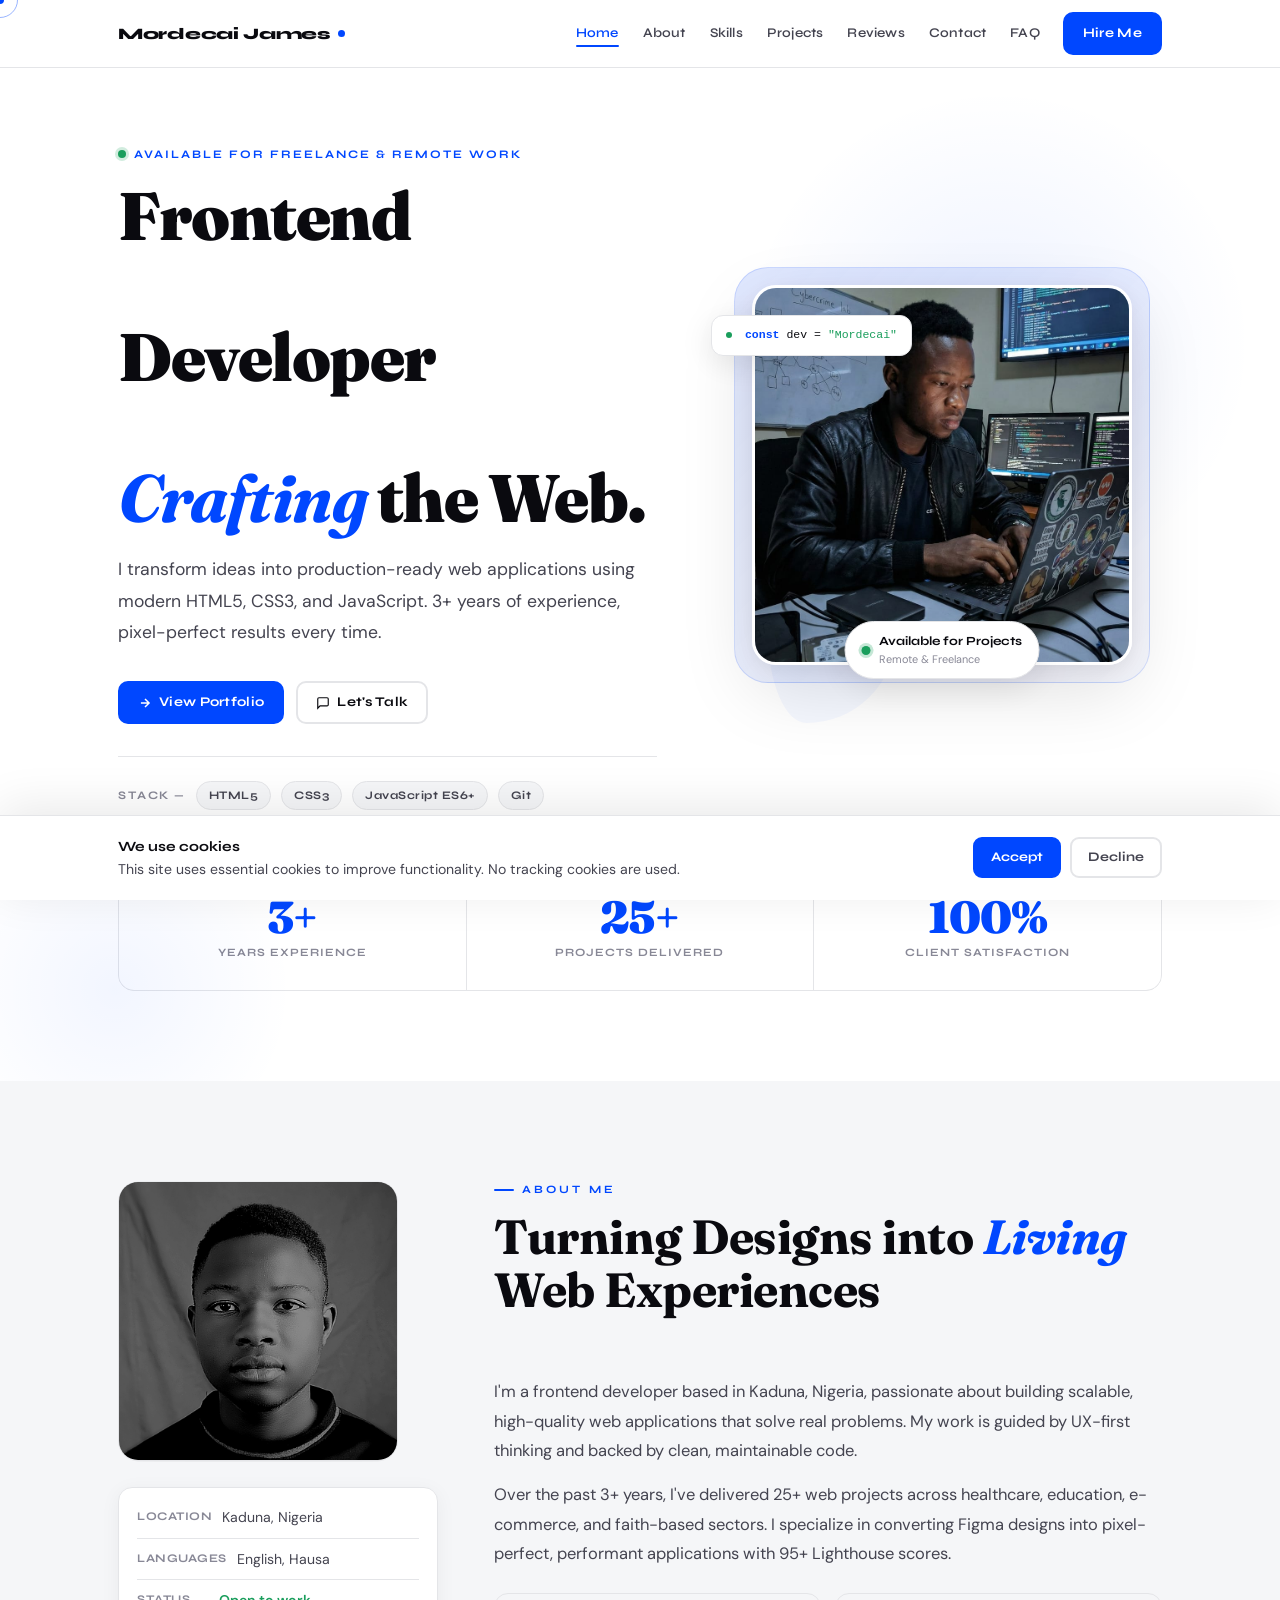
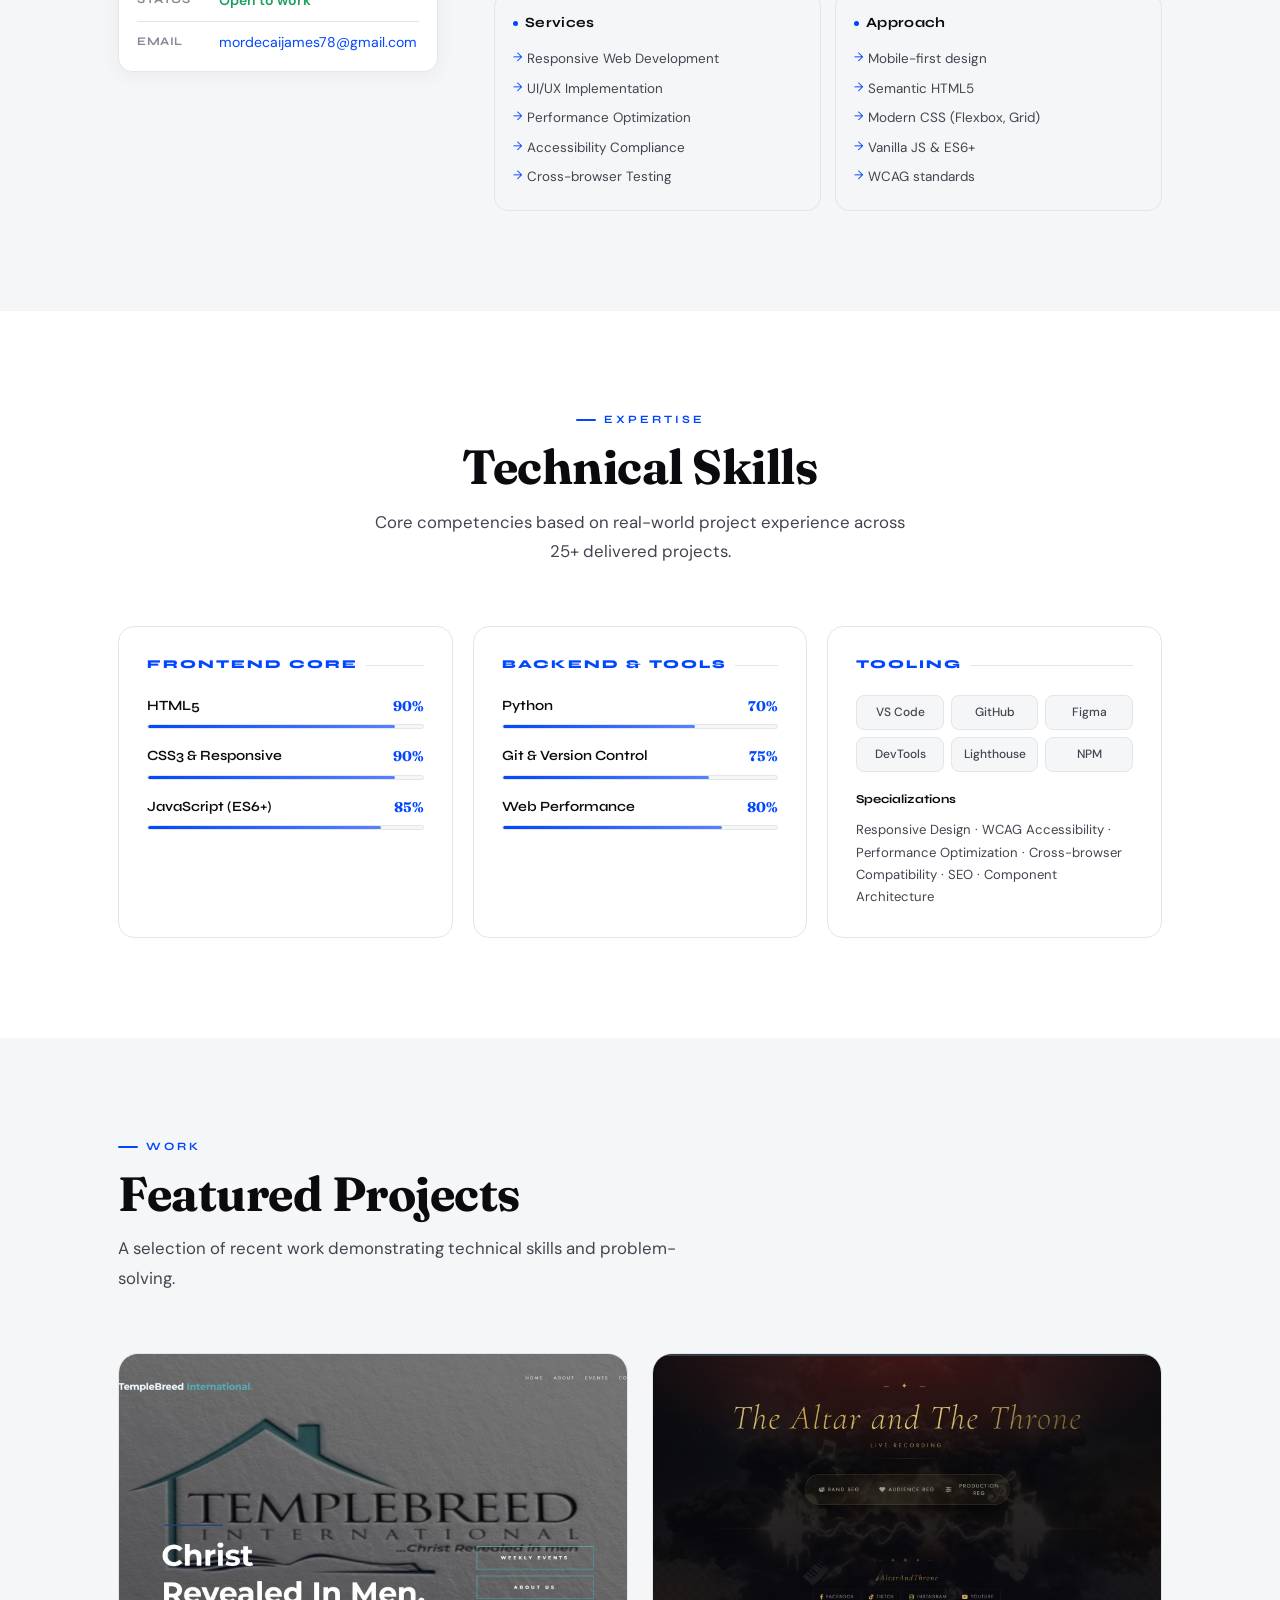
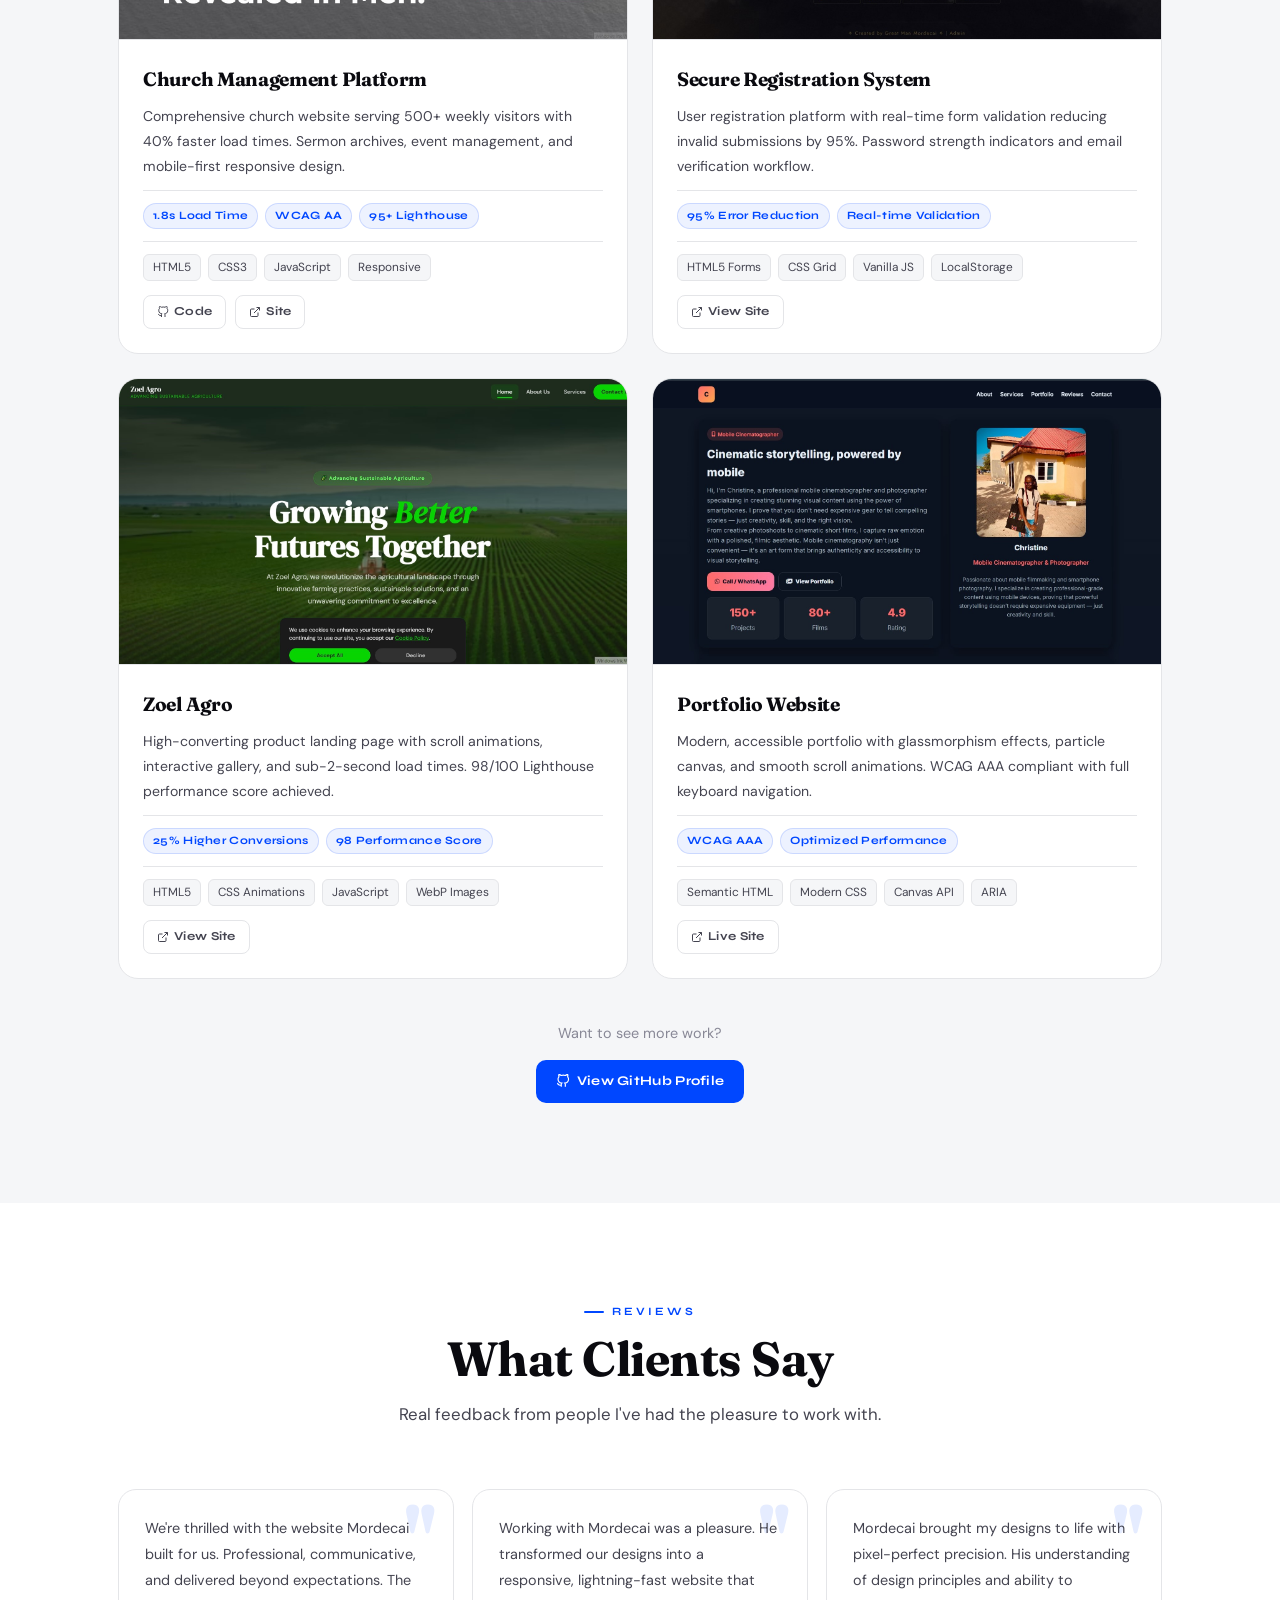
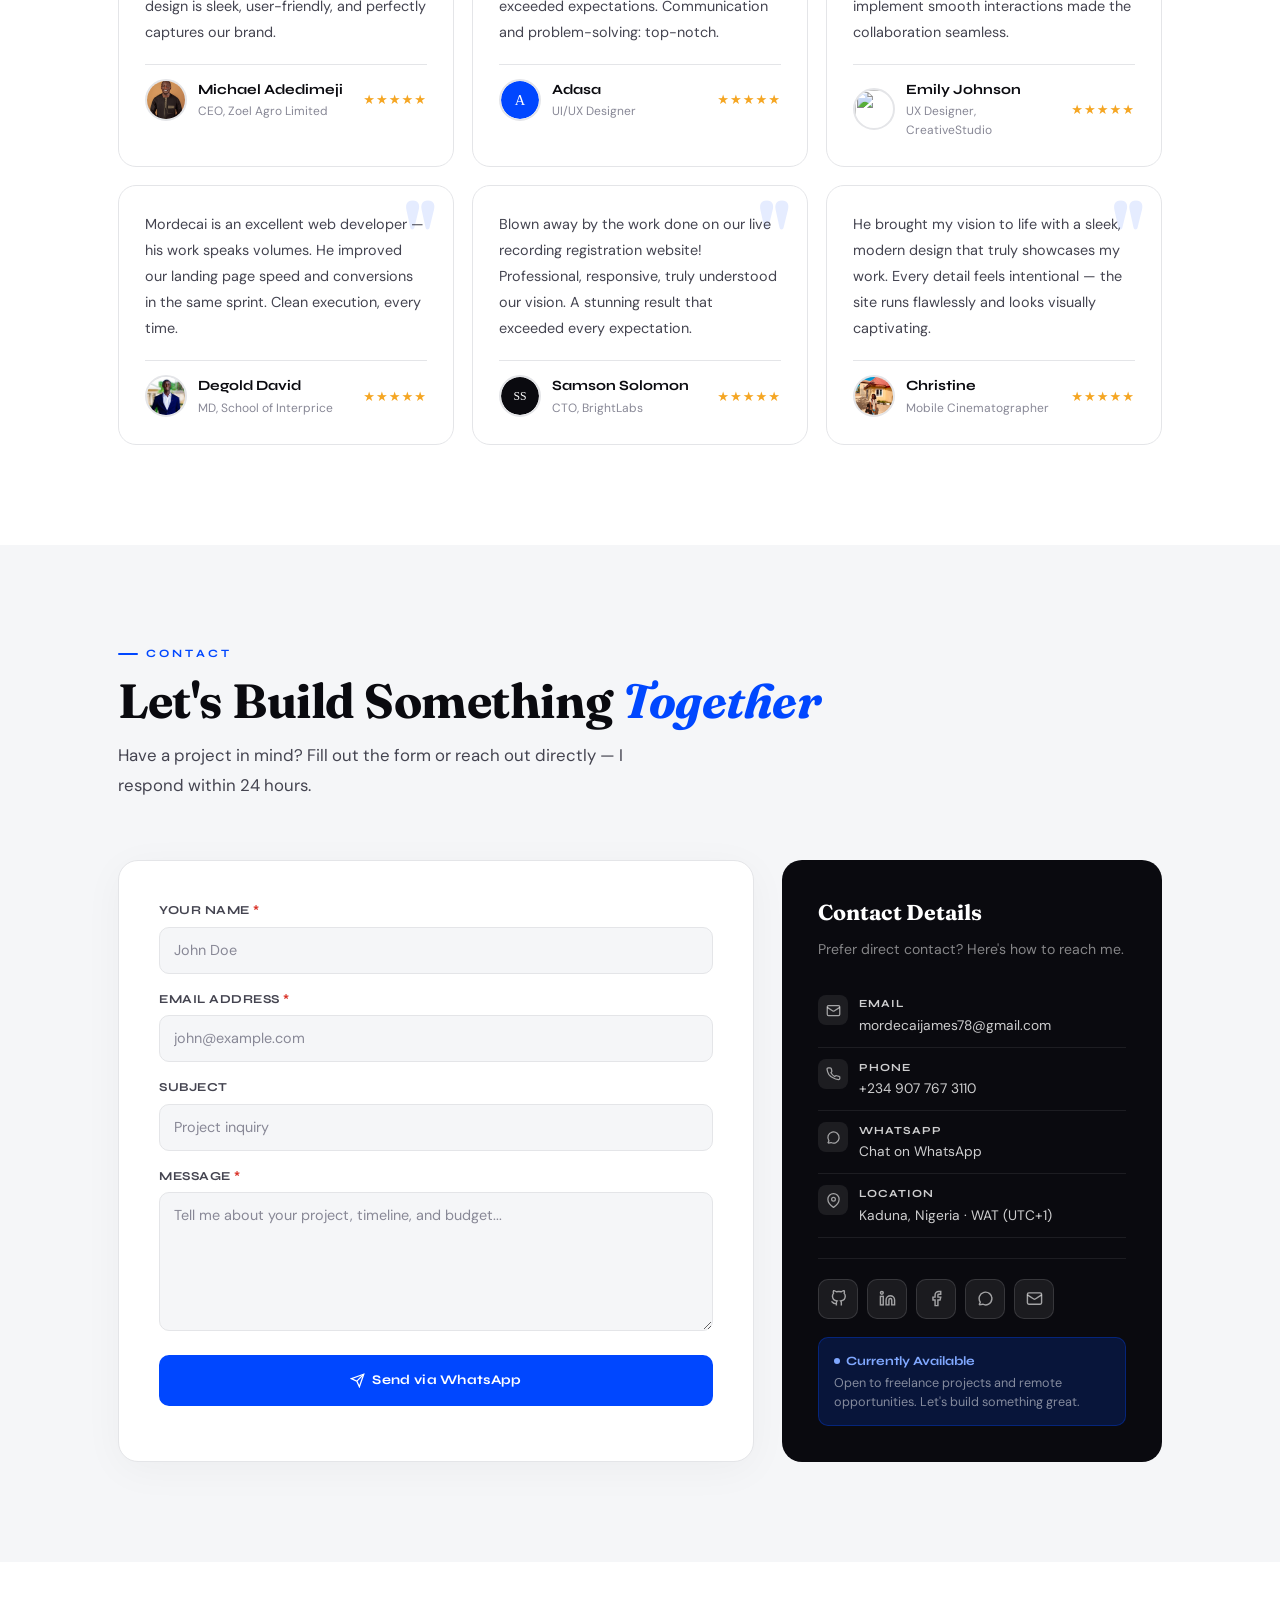
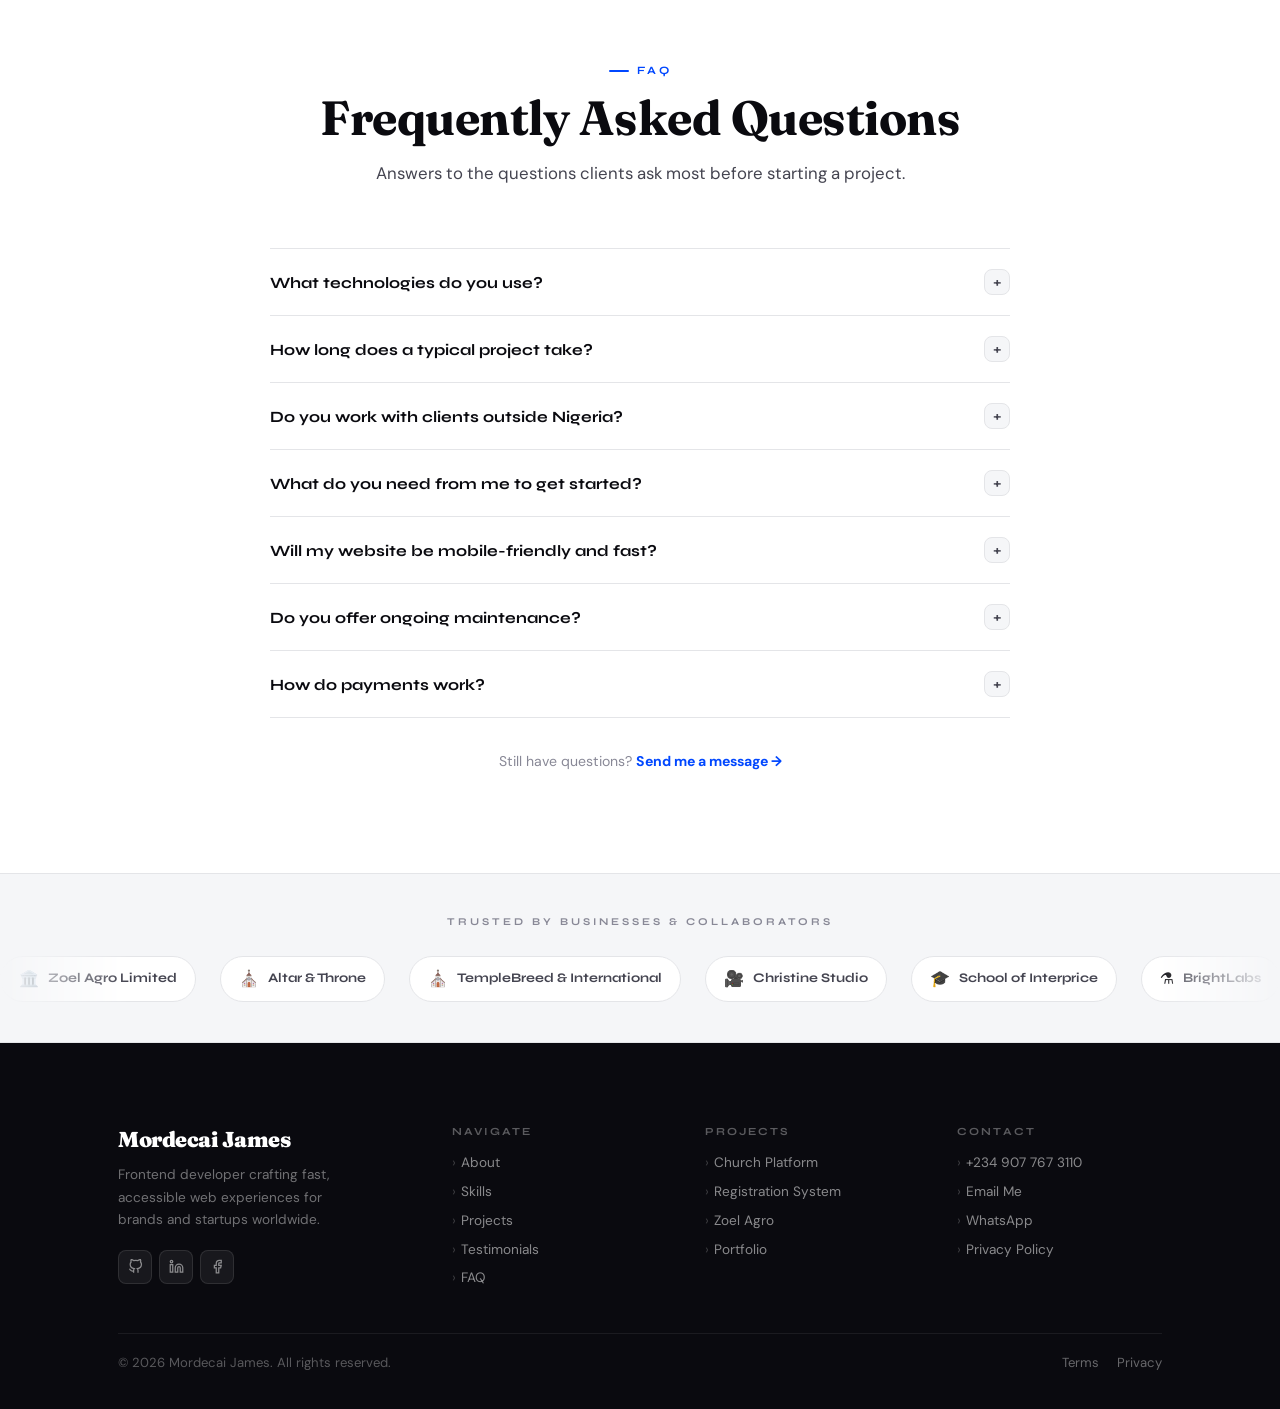
==== commit bc3698a3: "Update index.html" ====
--- a/index.html
+++ b/index.html
@@ -422,6 +422,7 @@
       <a href="#projects"     class="nav-link">Projects</a>
       <a href="#testimonials" class="nav-link">Reviews</a>
       <a href="#contact"      class="nav-link">Contact</a>
+      <a href="#faq" class="nav-link">FAQ</a>
       <a href="#contact" class="btn-primary" style="margin-left:10px">Hire Me</a>
     </nav>
     <button id="mobileBtn" class="mobile-toggle" type="button" aria-expanded="false" aria-controls="mobileMenu" aria-label="Open navigation menu">
@@ -438,7 +439,7 @@
 <div id="mobileMenu" class="mobile-menu" role="dialog" aria-modal="true" aria-label="Mobile navigation">
   <div class="mobile-card">
     <div class="mobile-header">
-      <span class="mobile-brand">Mordecai James</span>
+      <span class="mobile-brand">Mord Dev</span>
       <button id="mobileClose" class="mobile-close" type="button" aria-label="Close navigation menu">✕</button>
     </div>
     <nav class="mobile-nav" aria-label="Mobile navigation">
@@ -448,6 +449,7 @@
       <a href="#projects"     class="mobile-link">Projects</a>
       <a href="#testimonials" class="mobile-link">Reviews</a>
       <a href="#contact"      class="mobile-link">Contact</a>
+      <a href="#faq" class="mobile-link">FAQ</a>
       <div class="mobile-divider"></div>
       <a href="#contact" class="btn-primary" style="justify-content:center;width:100%">Hire Me</a>
     </nav>
@@ -873,7 +875,7 @@
     </div>
     <div class="faq-list reveal">
       <div class="faq-item"><button class="faq-btn" id="faq-q1" aria-expanded="false" aria-controls="faq-1">What technologies do you use?<span class="faq-icon" aria-hidden="true">+</span></button><div class="faq-answer" id="faq-1" role="region" aria-labelledby="faq-q1"><p>I specialize in the core web stack: HTML5, CSS3, and vanilla JavaScript (ES6+). I also work with Git for version control, Figma for design handoff, and Lighthouse for performance auditing. I avoid unnecessary frameworks where native tech delivers better performance.</p></div></div>
-      <div class="faq-item"><button class="faq-btn" id="faq-q2" aria-expanded="false" aria-controls="faq-2">How long does a typical project take?<span class="faq-icon" aria-hidden="true">+</span></button><div class="faq-answer" id="faq-2" role="region" aria-labelledby="faq-q2"><p>Timelines depend on scope. A simple 5-page website typically takes 5–7 days. A professional multi-page site with custom animations runs 10–14 days. Complex builds are quoted individually. I always provide a realistic timeline upfront and honor it.</p></div></div>
+      <div class="faq-item"><button class="faq-btn" id="faq-q2" aria-expanded="false" aria-controls="faq-2">How long does a typical project take?<span class="faq-icon" aria-hidden="true">+</span></button><div class="faq-answer" id="faq-2" role="region" aria-labelledby="faq-q2"><p>Timelines depend on scope. A simple 5-page website typically takes 2-3 days. A professional multi-page site with custom animations runs 3–5 days. Complex builds are quoted individually. I always provide a realistic timeline upfront and honor it.</p></div></div>
       <div class="faq-item"><button class="faq-btn" id="faq-q3" aria-expanded="false" aria-controls="faq-3">Do you work with clients outside Nigeria?<span class="faq-icon" aria-hidden="true">+</span></button><div class="faq-answer" id="faq-3" role="region" aria-labelledby="faq-q3"><p>Absolutely. I work with clients globally. My timezone is WAT (UTC+1) but I'm flexible to accommodate US, UK, and European clients. Communication via email, WhatsApp, or video call.</p></div></div>
       <div class="faq-item"><button class="faq-btn" id="faq-q4" aria-expanded="false" aria-controls="faq-4">What do you need from me to get started?<span class="faq-icon" aria-hidden="true">+</span></button><div class="faq-answer" id="faq-4" role="region" aria-labelledby="faq-q4"><p>A clear description of what you want, brand assets (logo, colors, fonts), reference sites you admire, and Figma files if available. No designs? No problem — I can work from a brief and create wireframes before coding.</p></div></div>
       <div class="faq-item"><button class="faq-btn" id="faq-q5" aria-expanded="false" aria-controls="faq-5">Will my website be mobile-friendly and fast?<span class="faq-icon" aria-hidden="true">+</span></button><div class="faq-answer" id="faq-5" role="region" aria-labelledby="faq-q5"><p>Yes — without exception. Every project is mobile-first, tested on multiple screen sizes. I optimize images, minimize render-blocking resources, and target 90+ Lighthouse scores. I include the audit report on delivery.</p></div></div>
@@ -891,6 +893,7 @@
     <div class="marquee-track">
       <div class="client-pill"><span class="client-icon" aria-hidden="true">🏛️</span><span class="client-name">Zoel Agro Limited</span></div>
       <div class="client-pill"><span class="client-icon" aria-hidden="true">⛪</span><span class="client-name">Altar &amp; Throne</span></div>
+      <div class="client-pill"><span class="client-icon" aria-hidden="true">⛪</span><span class="client-name">TempleBreed &amp; International</span></div>
       <div class="client-pill"><span class="client-icon" aria-hidden="true">🎥</span><span class="client-name">Christine Studio</span></div>
       <div class="client-pill"><span class="client-icon" aria-hidden="true">🎓</span><span class="client-name">School of Interprice</span></div>
       <div class="client-pill"><span class="client-icon" aria-hidden="true">⚗️</span><span class="client-name">BrightLabs</span></div>
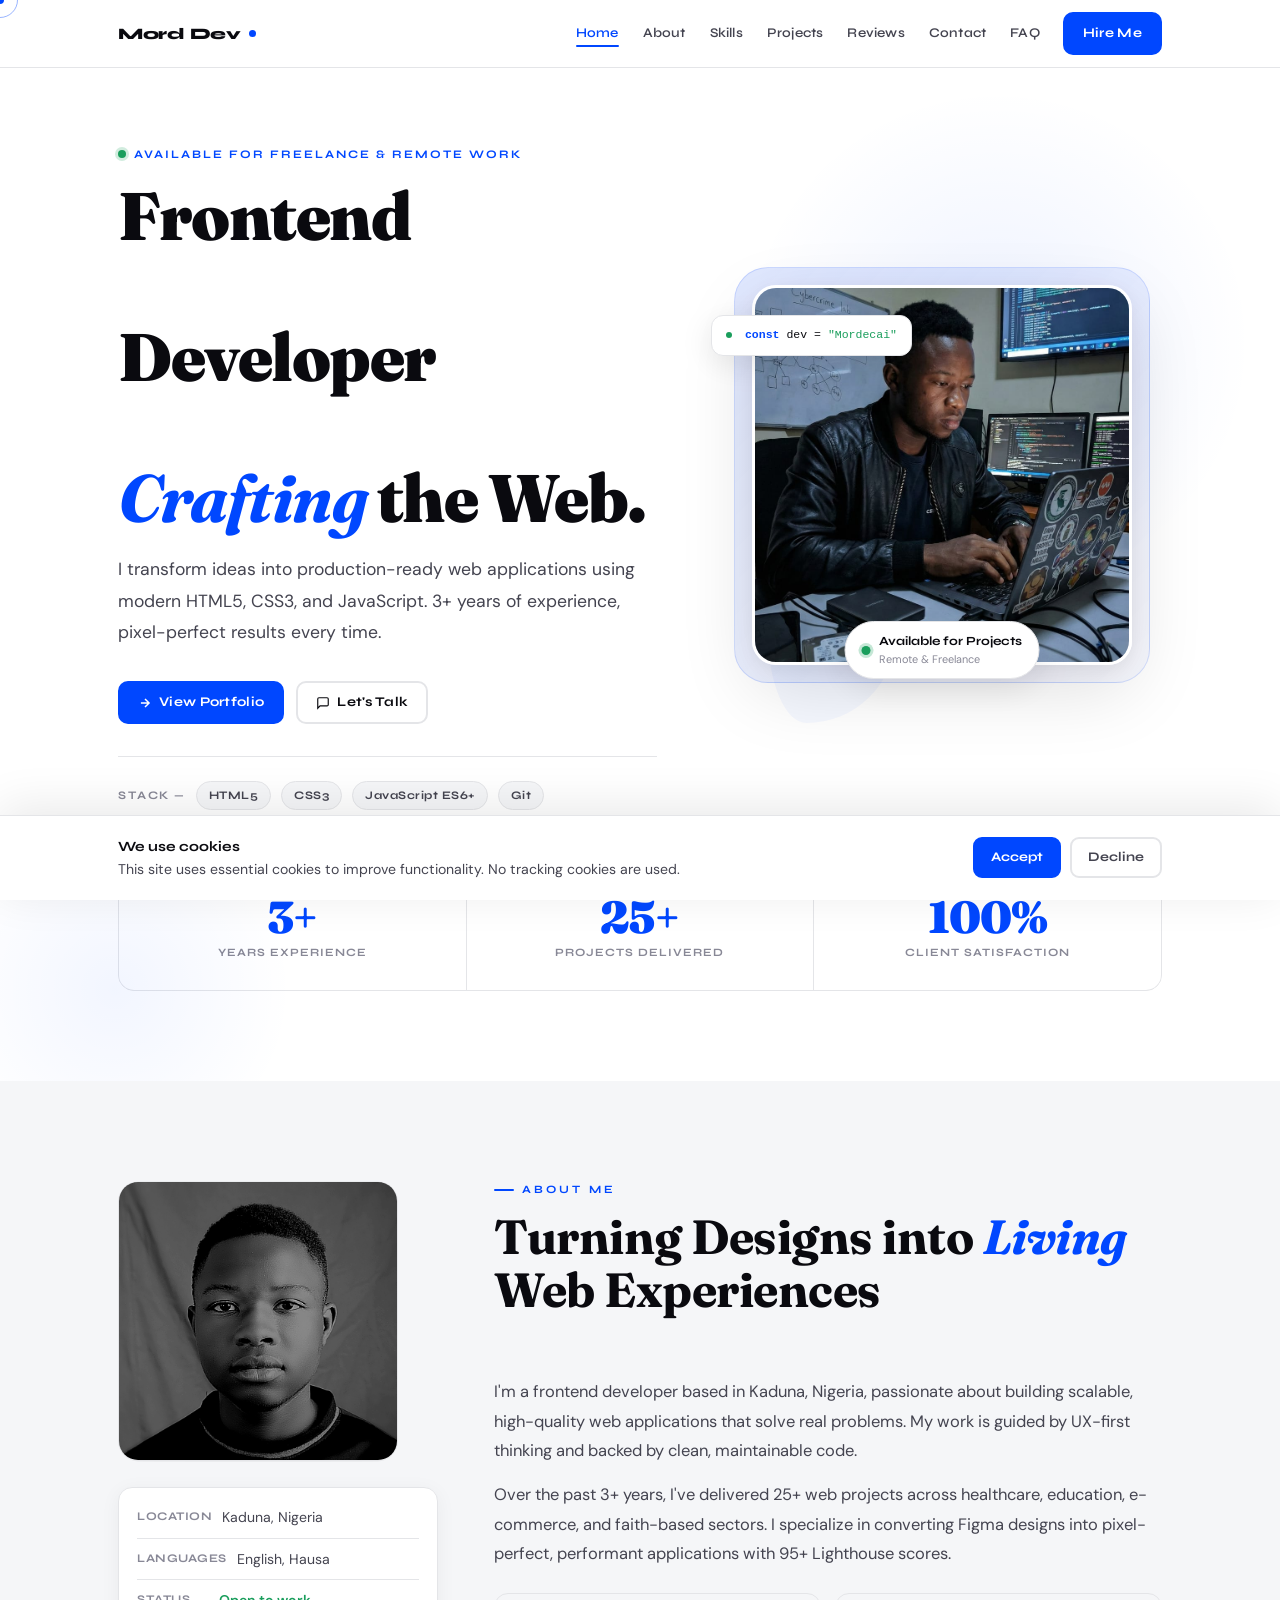
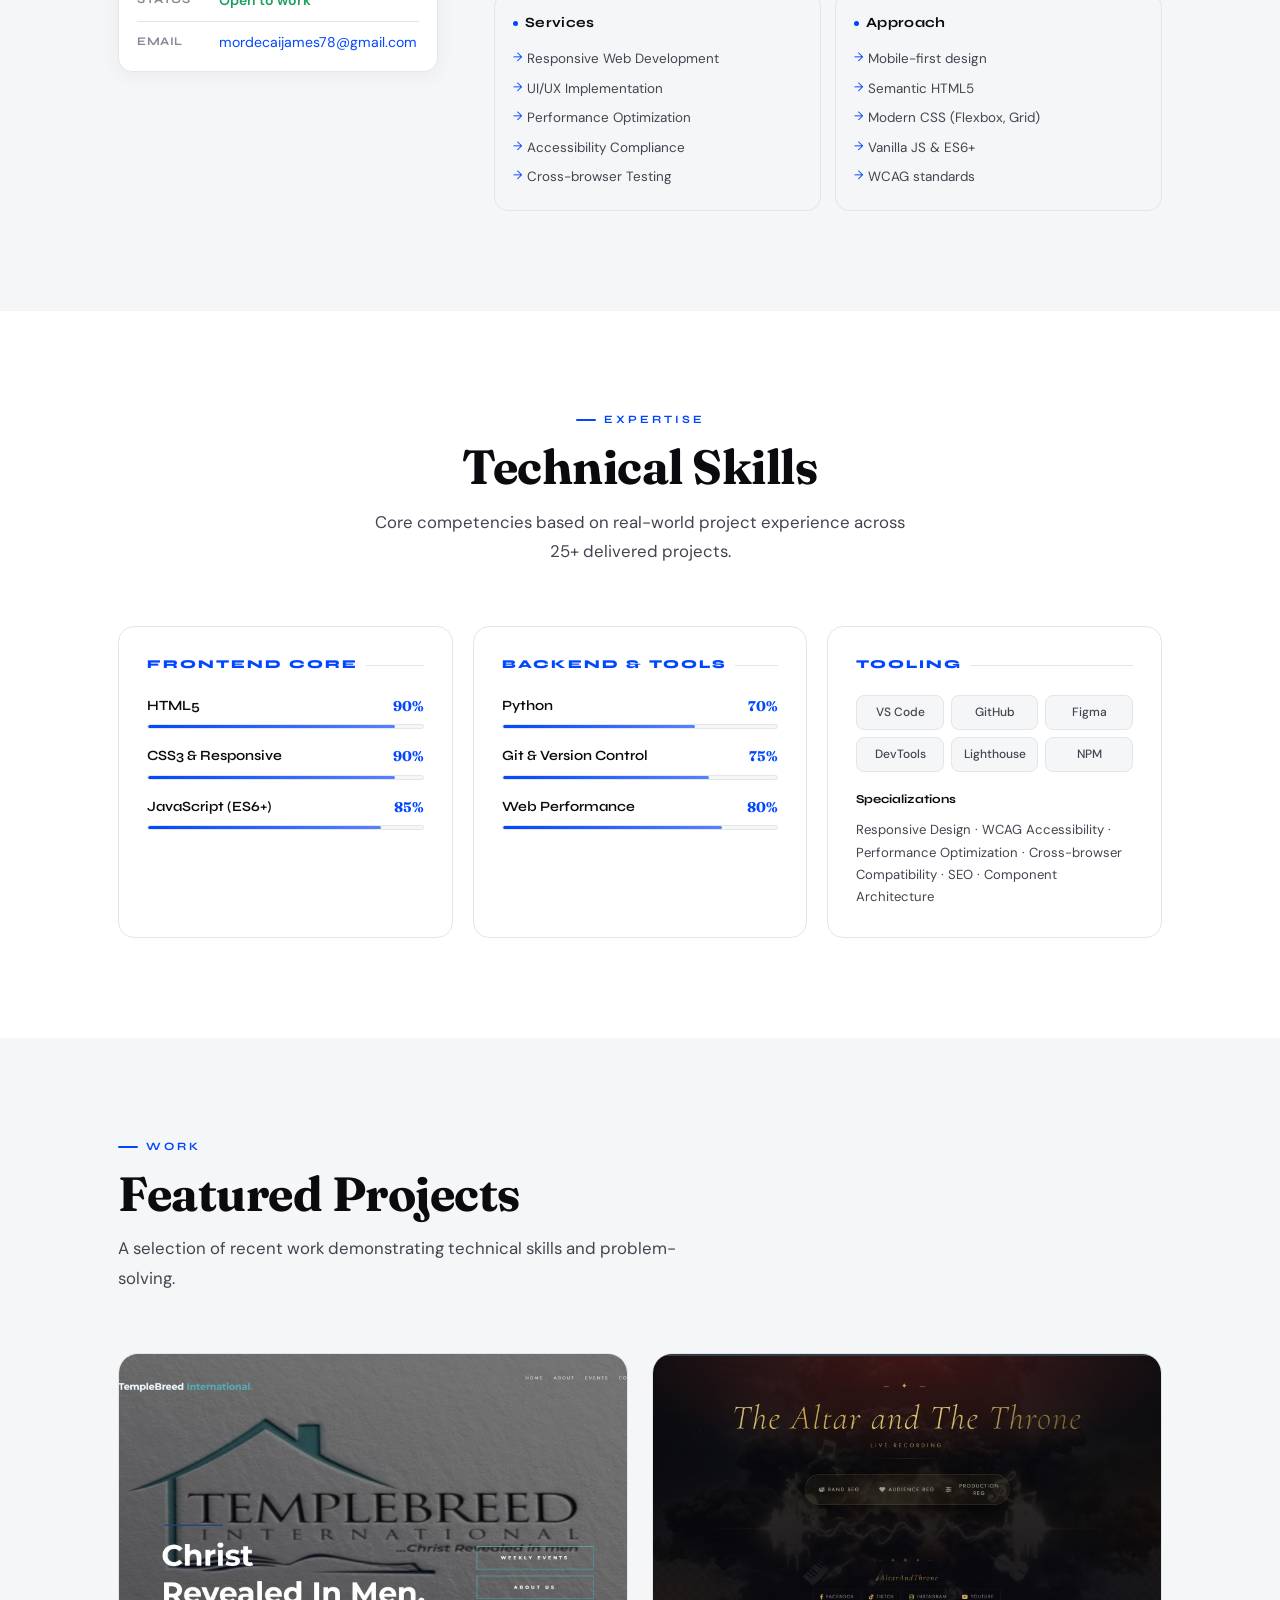
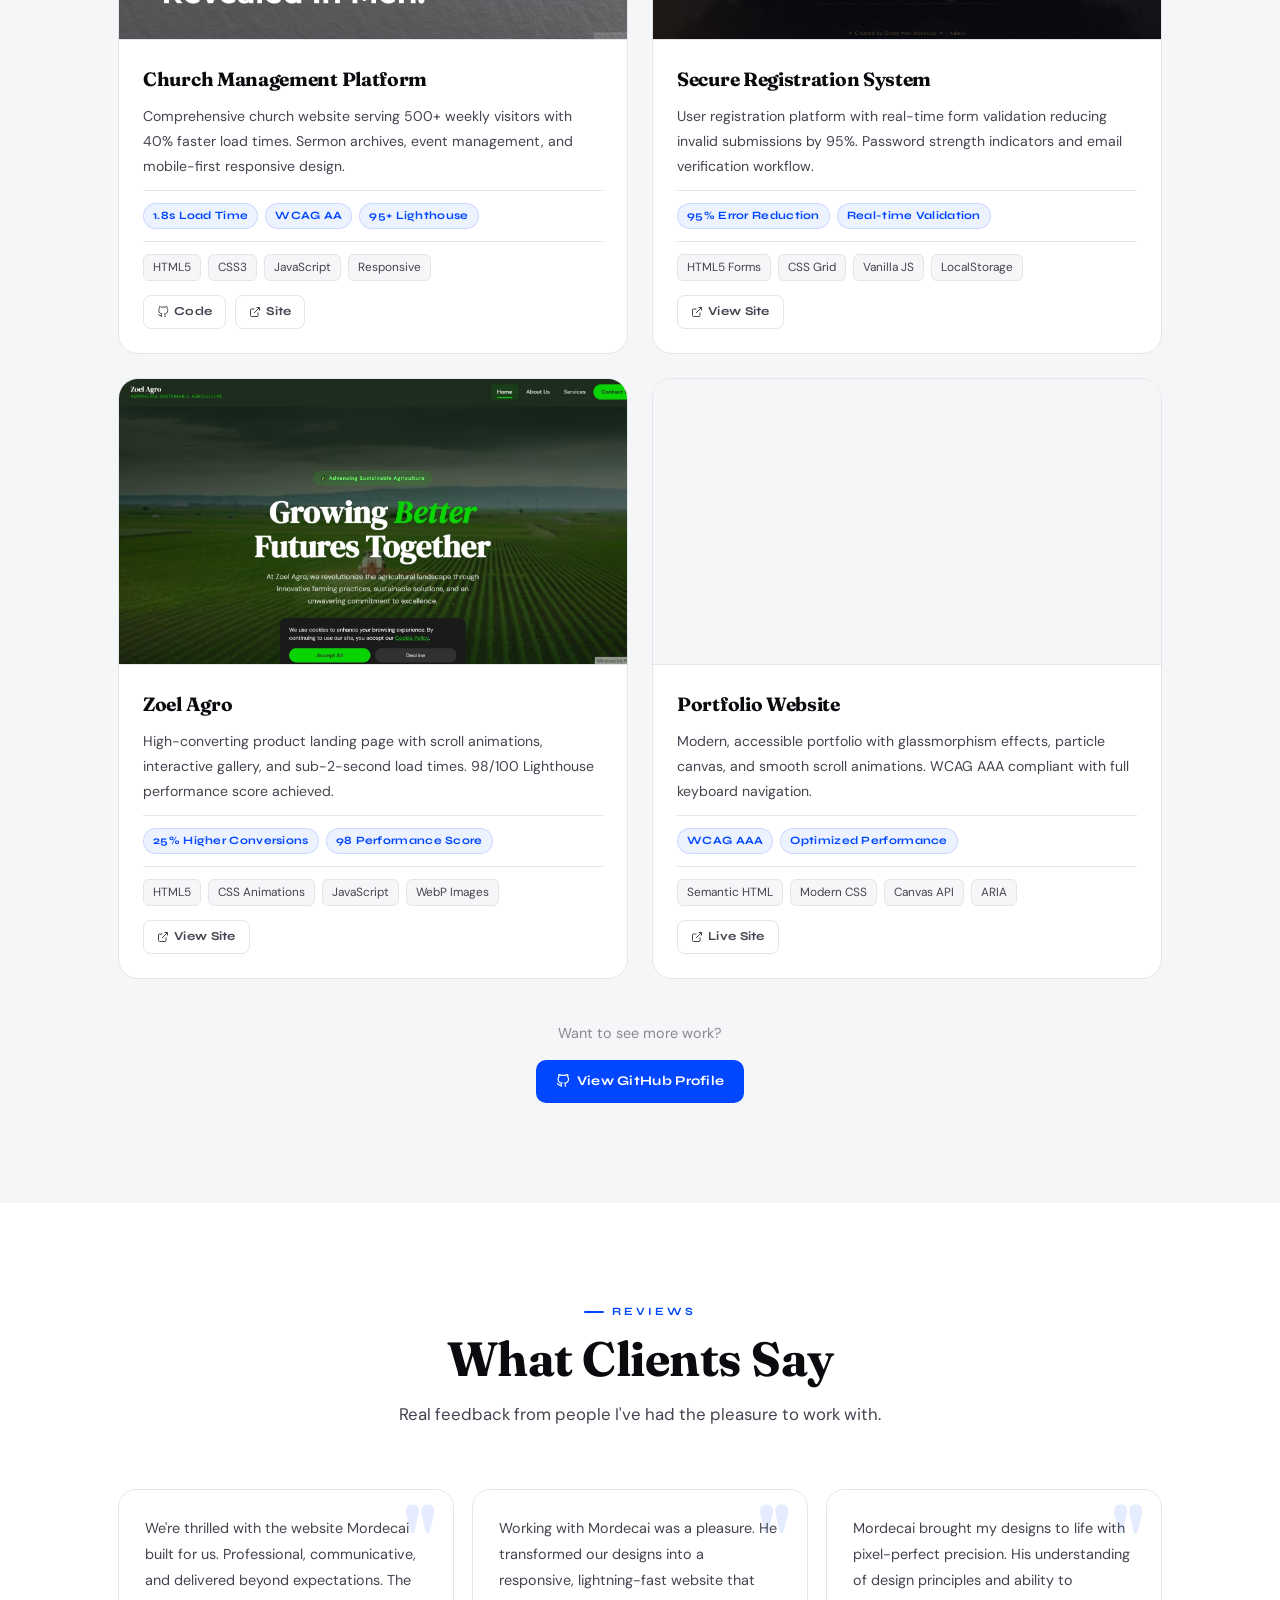
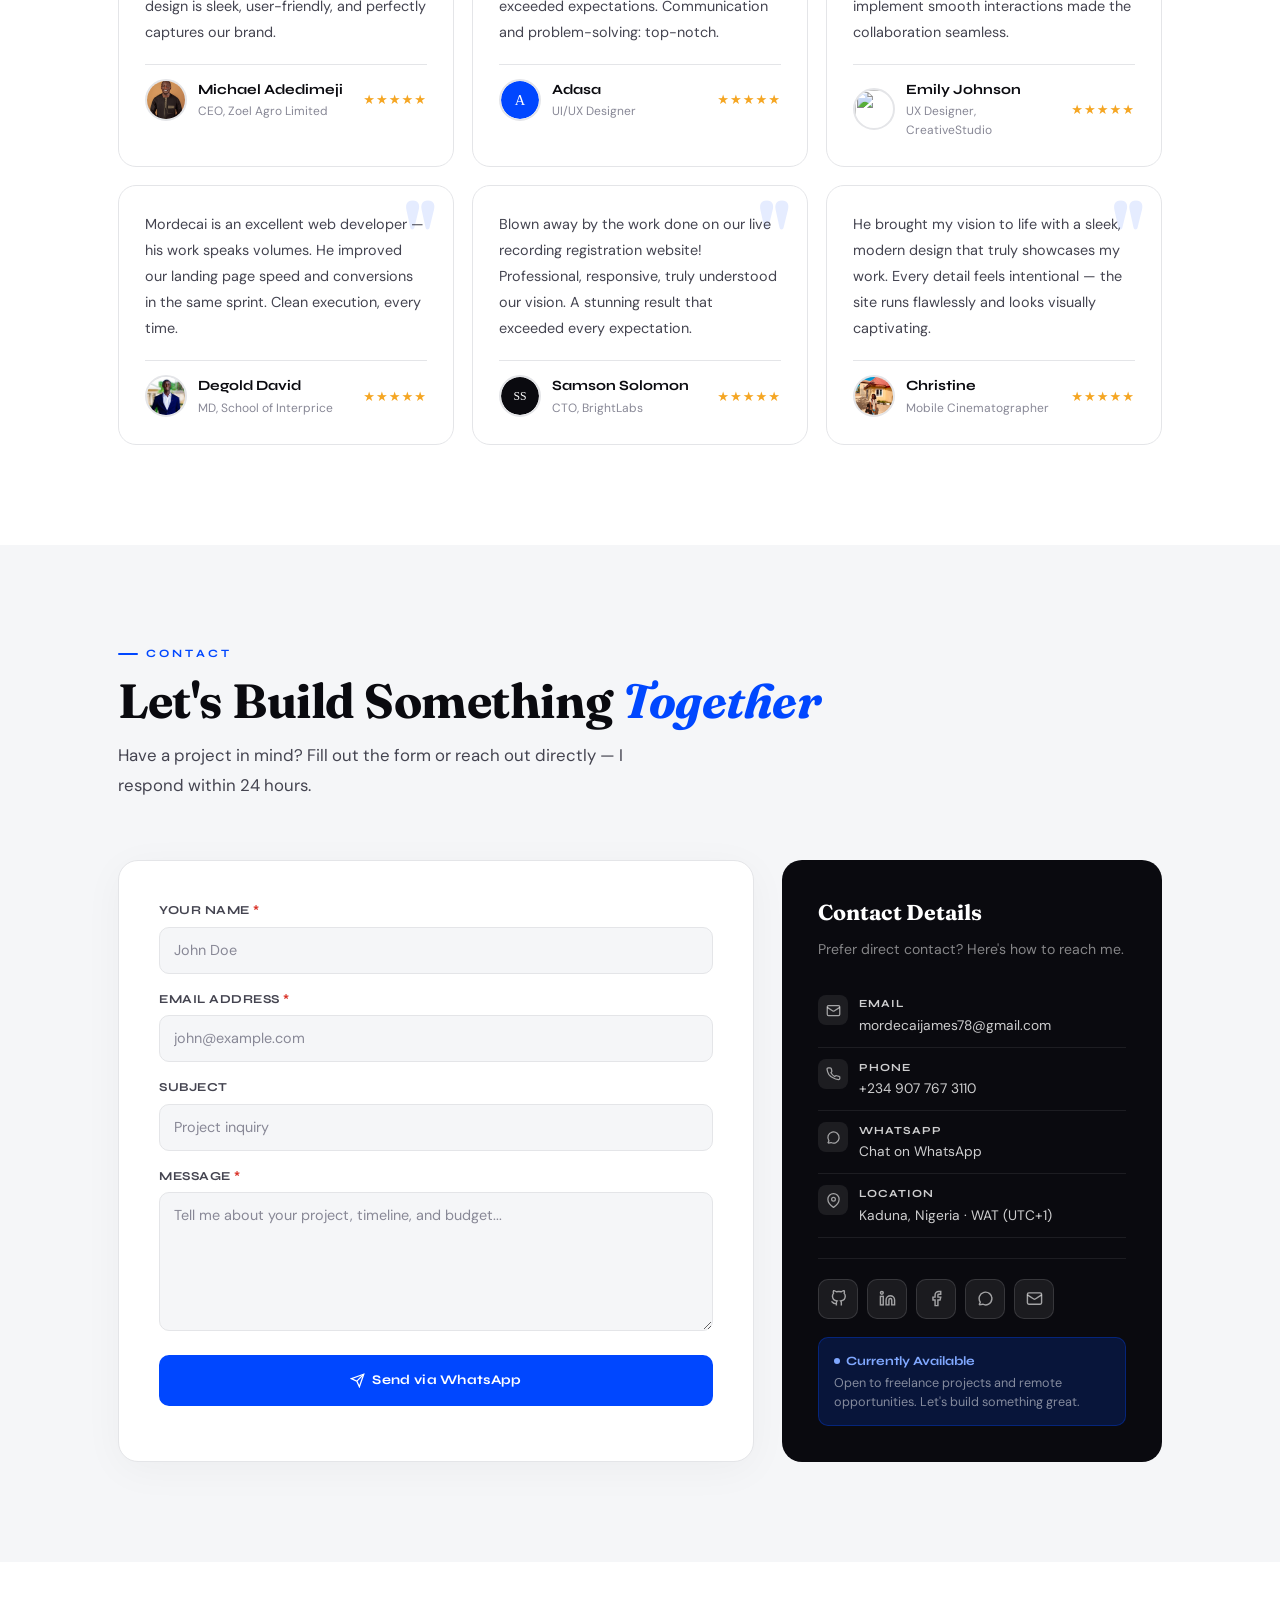
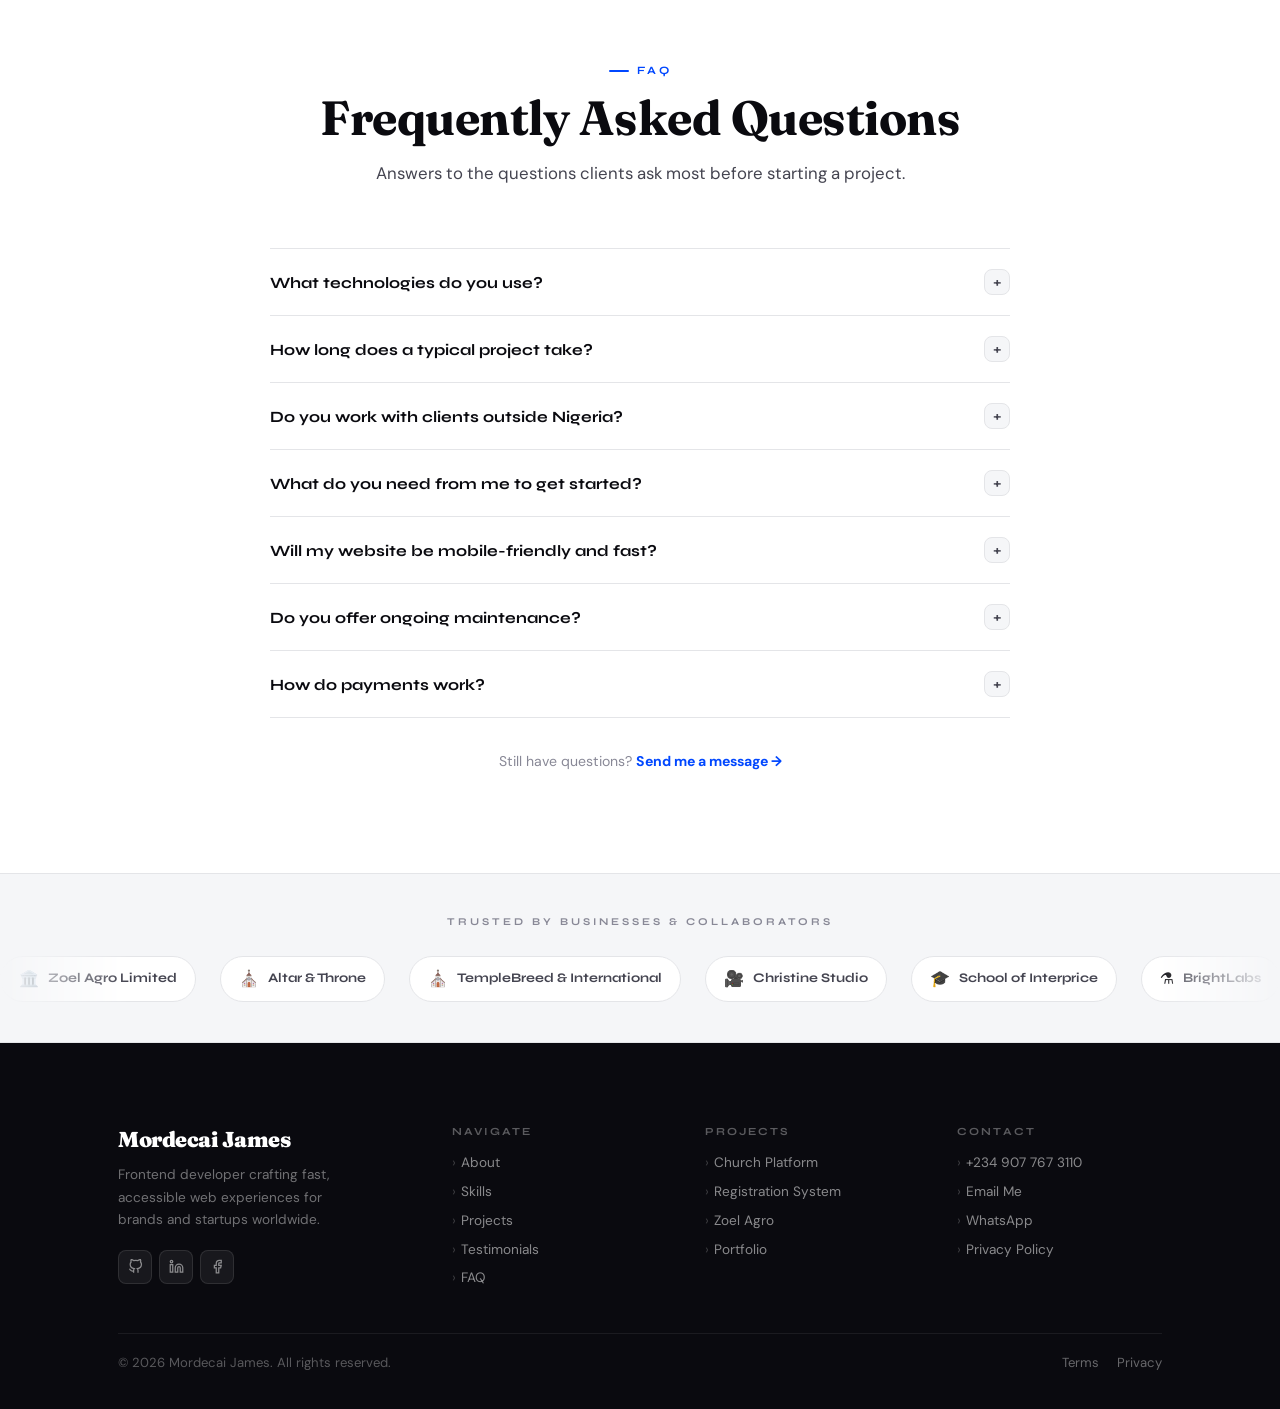
==== commit c526ae25: "Update index.html" ====
--- a/index.html
+++ b/index.html
@@ -413,7 +413,7 @@
 <header class="nav" id="mainNav" role="banner">
   <div class="nav-inner">
     <a href="#home" class="brand" aria-label="Mordecai James — Home">
-      Mordecai James <span class="brand-dot" aria-hidden="true"></span>
+      Mord Dev <span class="brand-dot" aria-hidden="true"></span>
     </a>
     <nav class="nav-links" aria-label="Primary navigation">
       <a href="#home"         class="nav-link">Home</a>
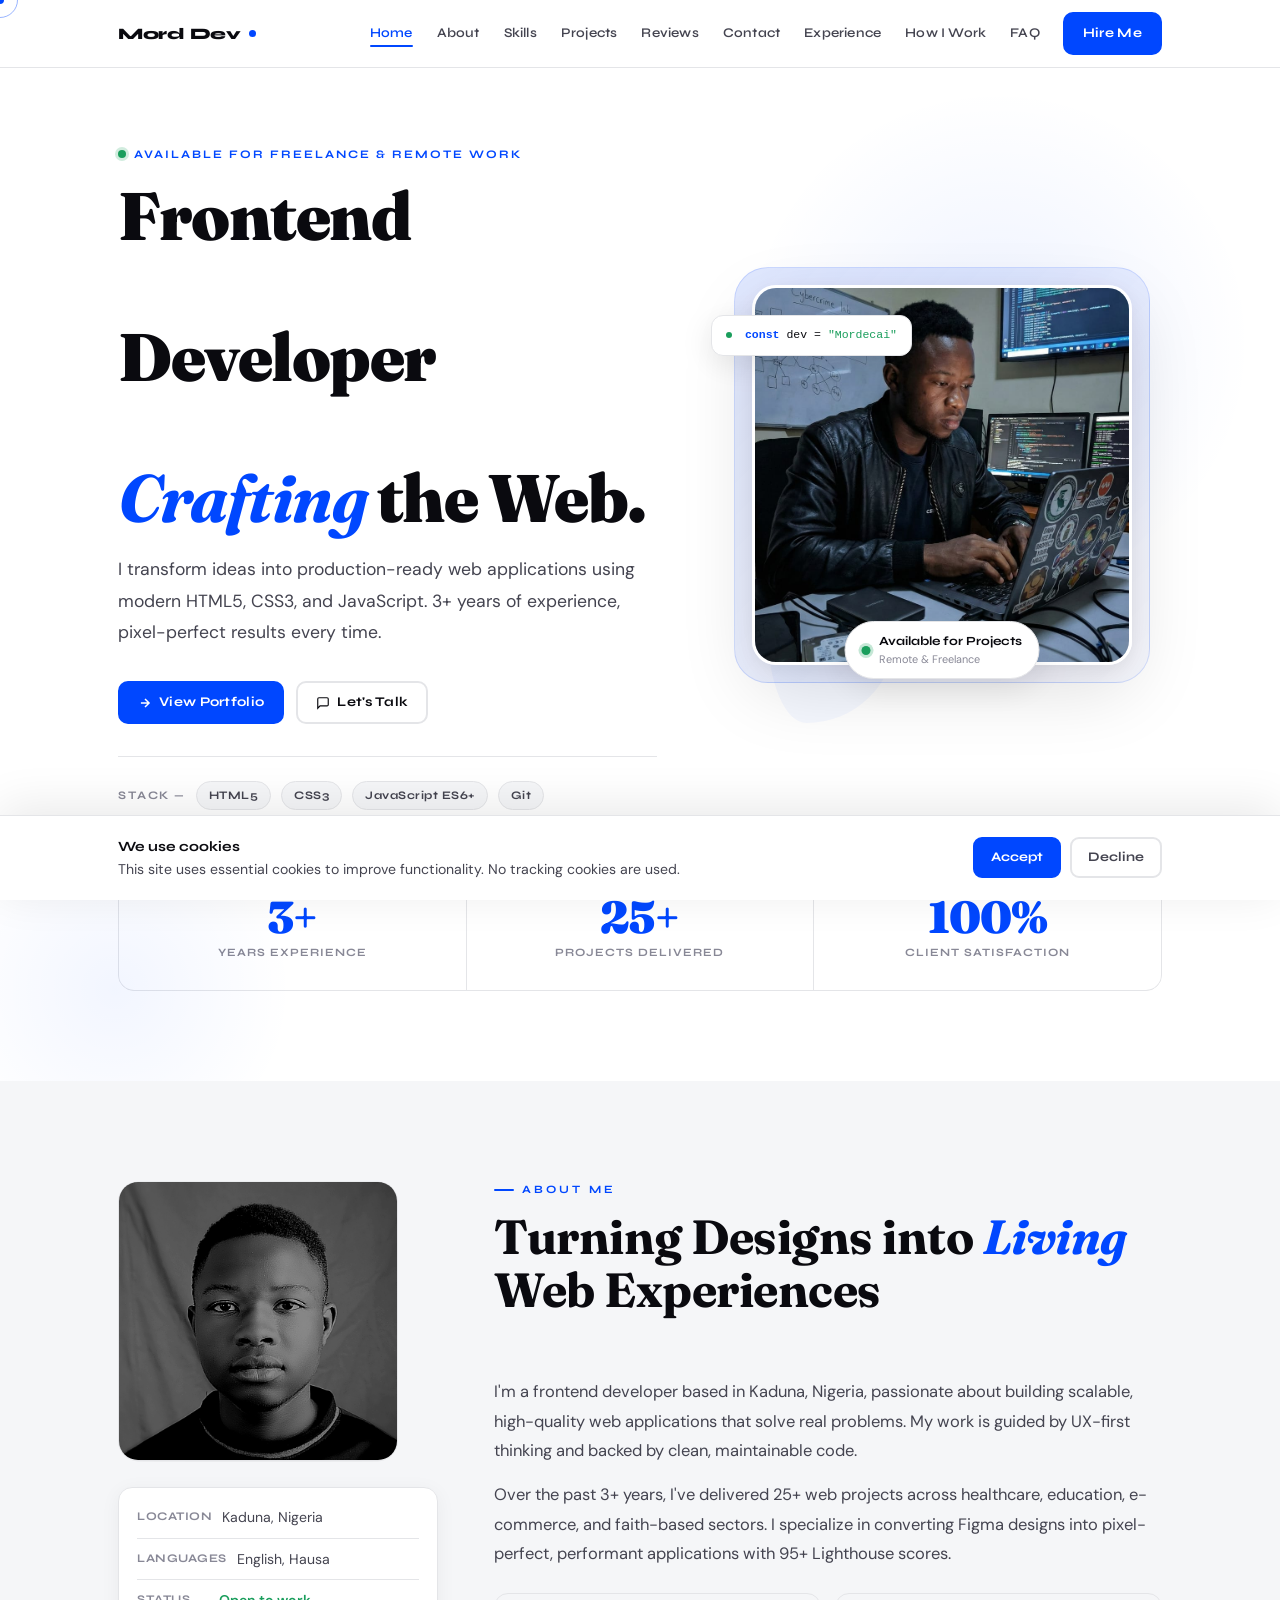
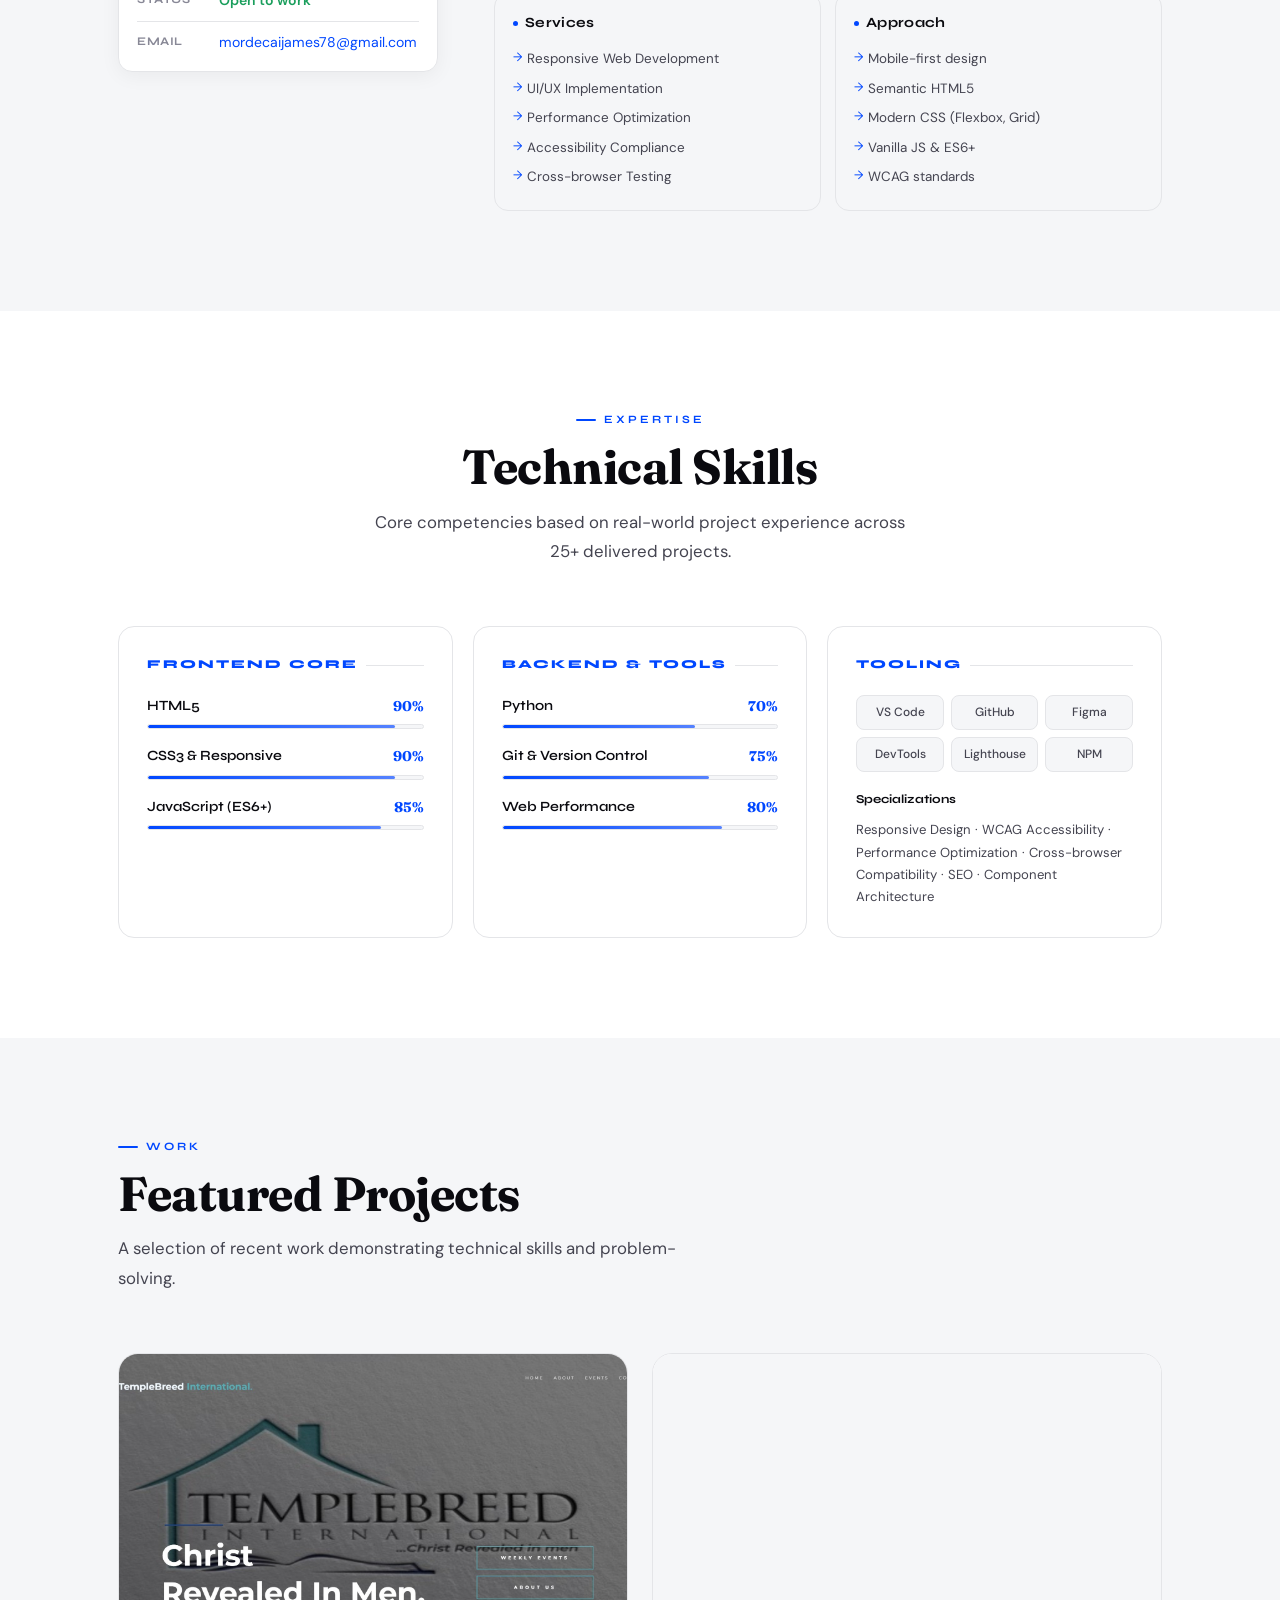
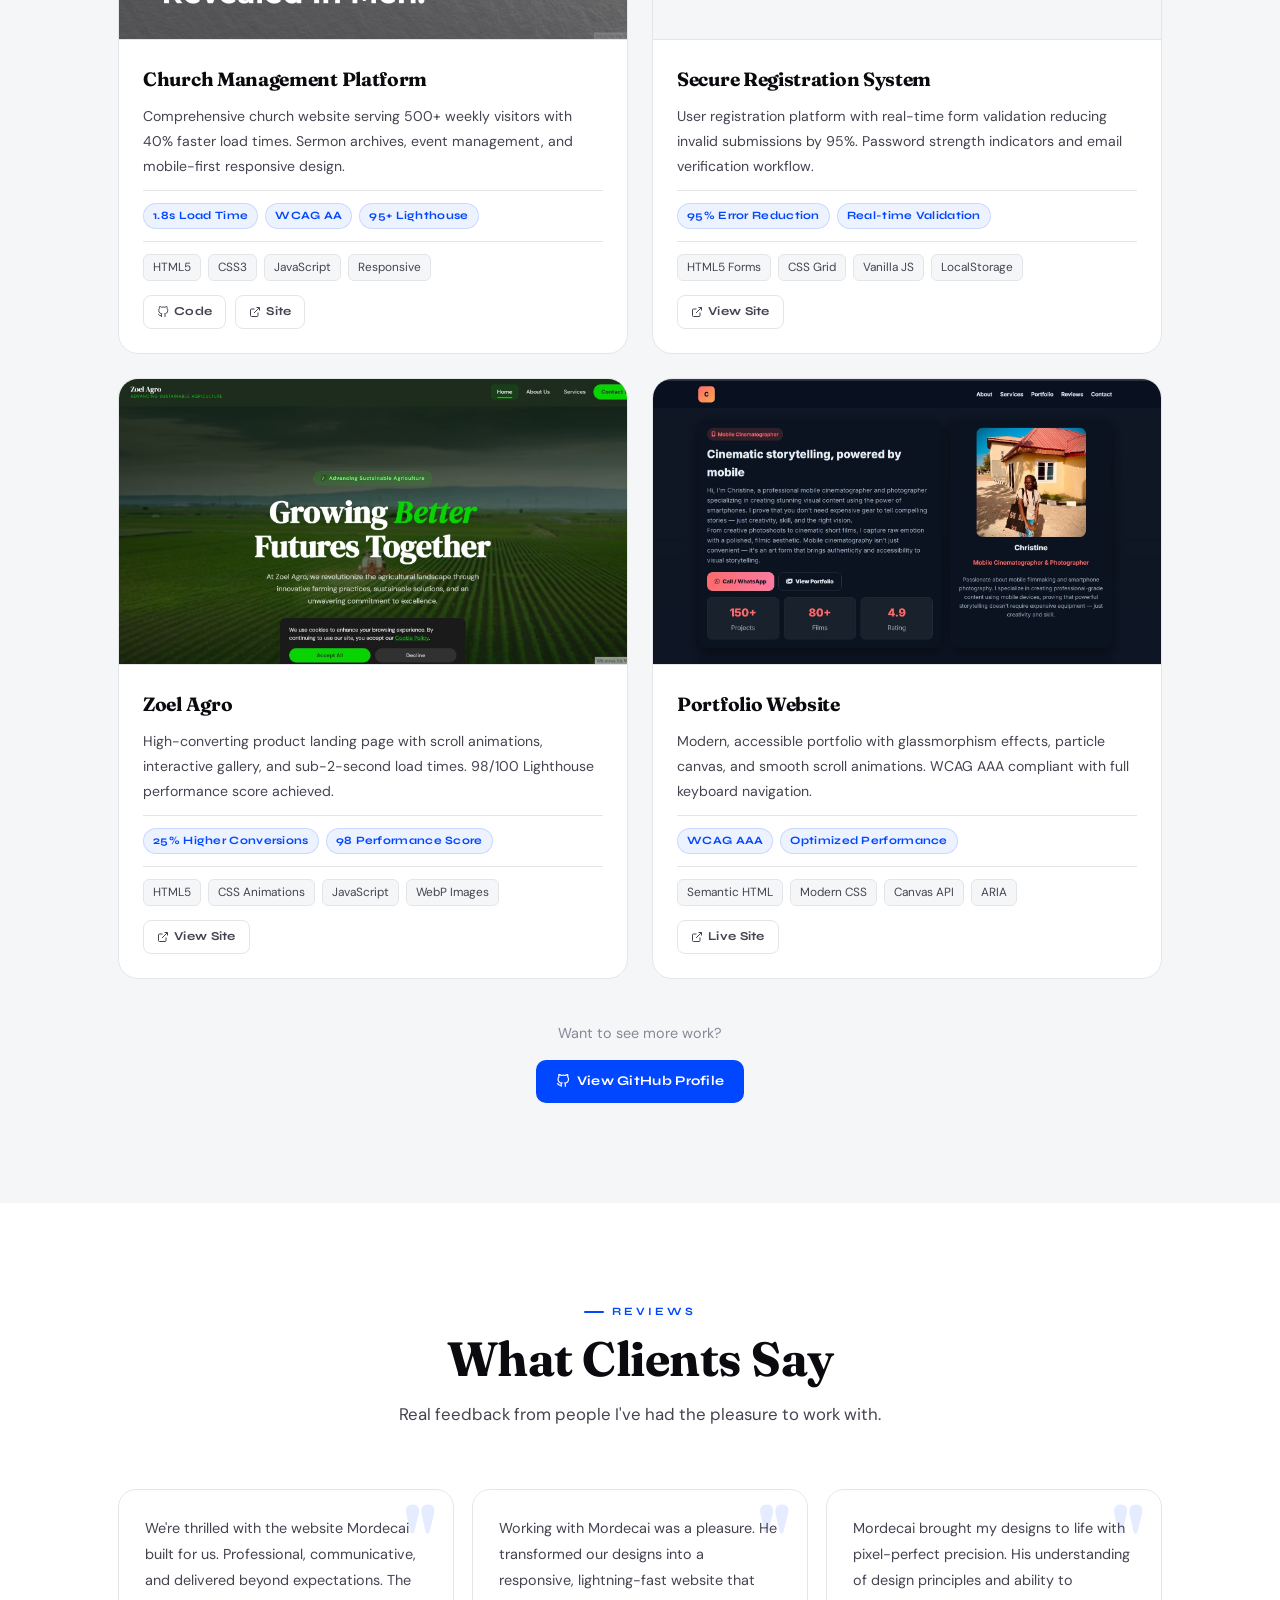
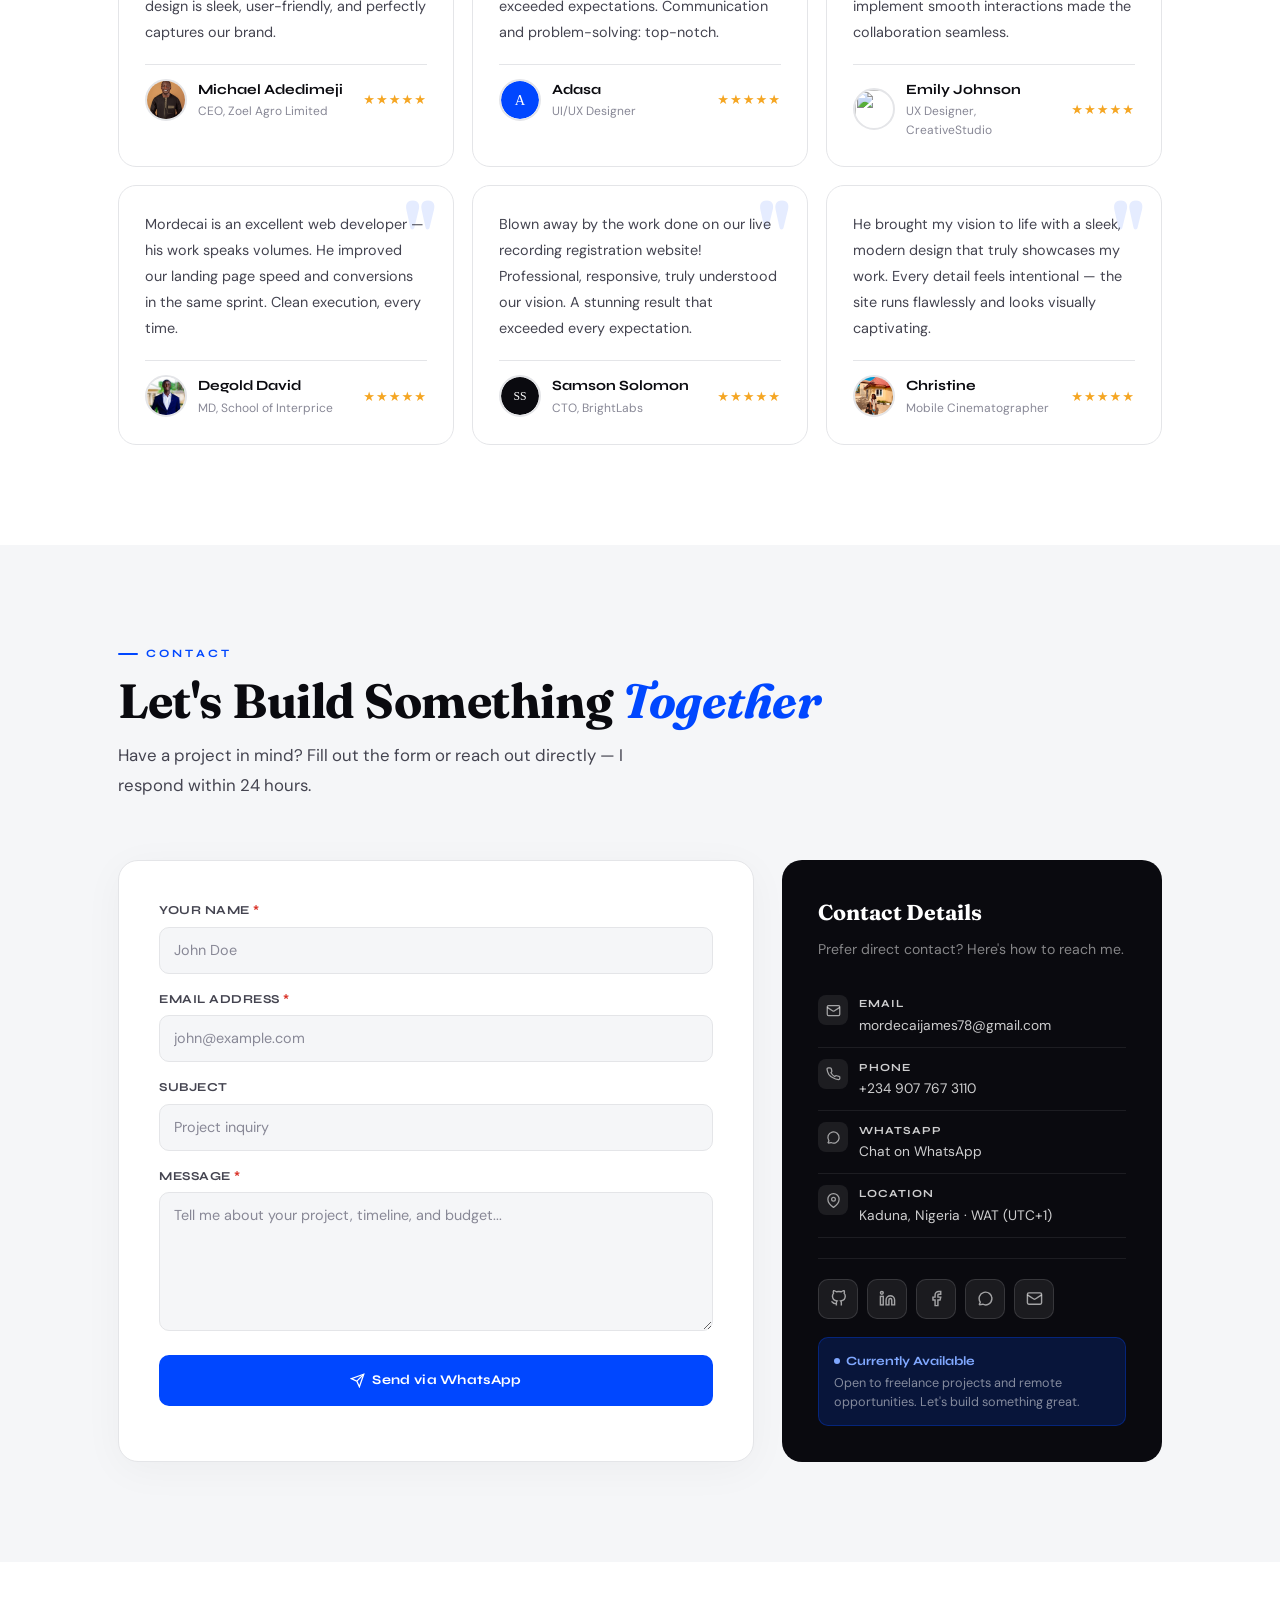
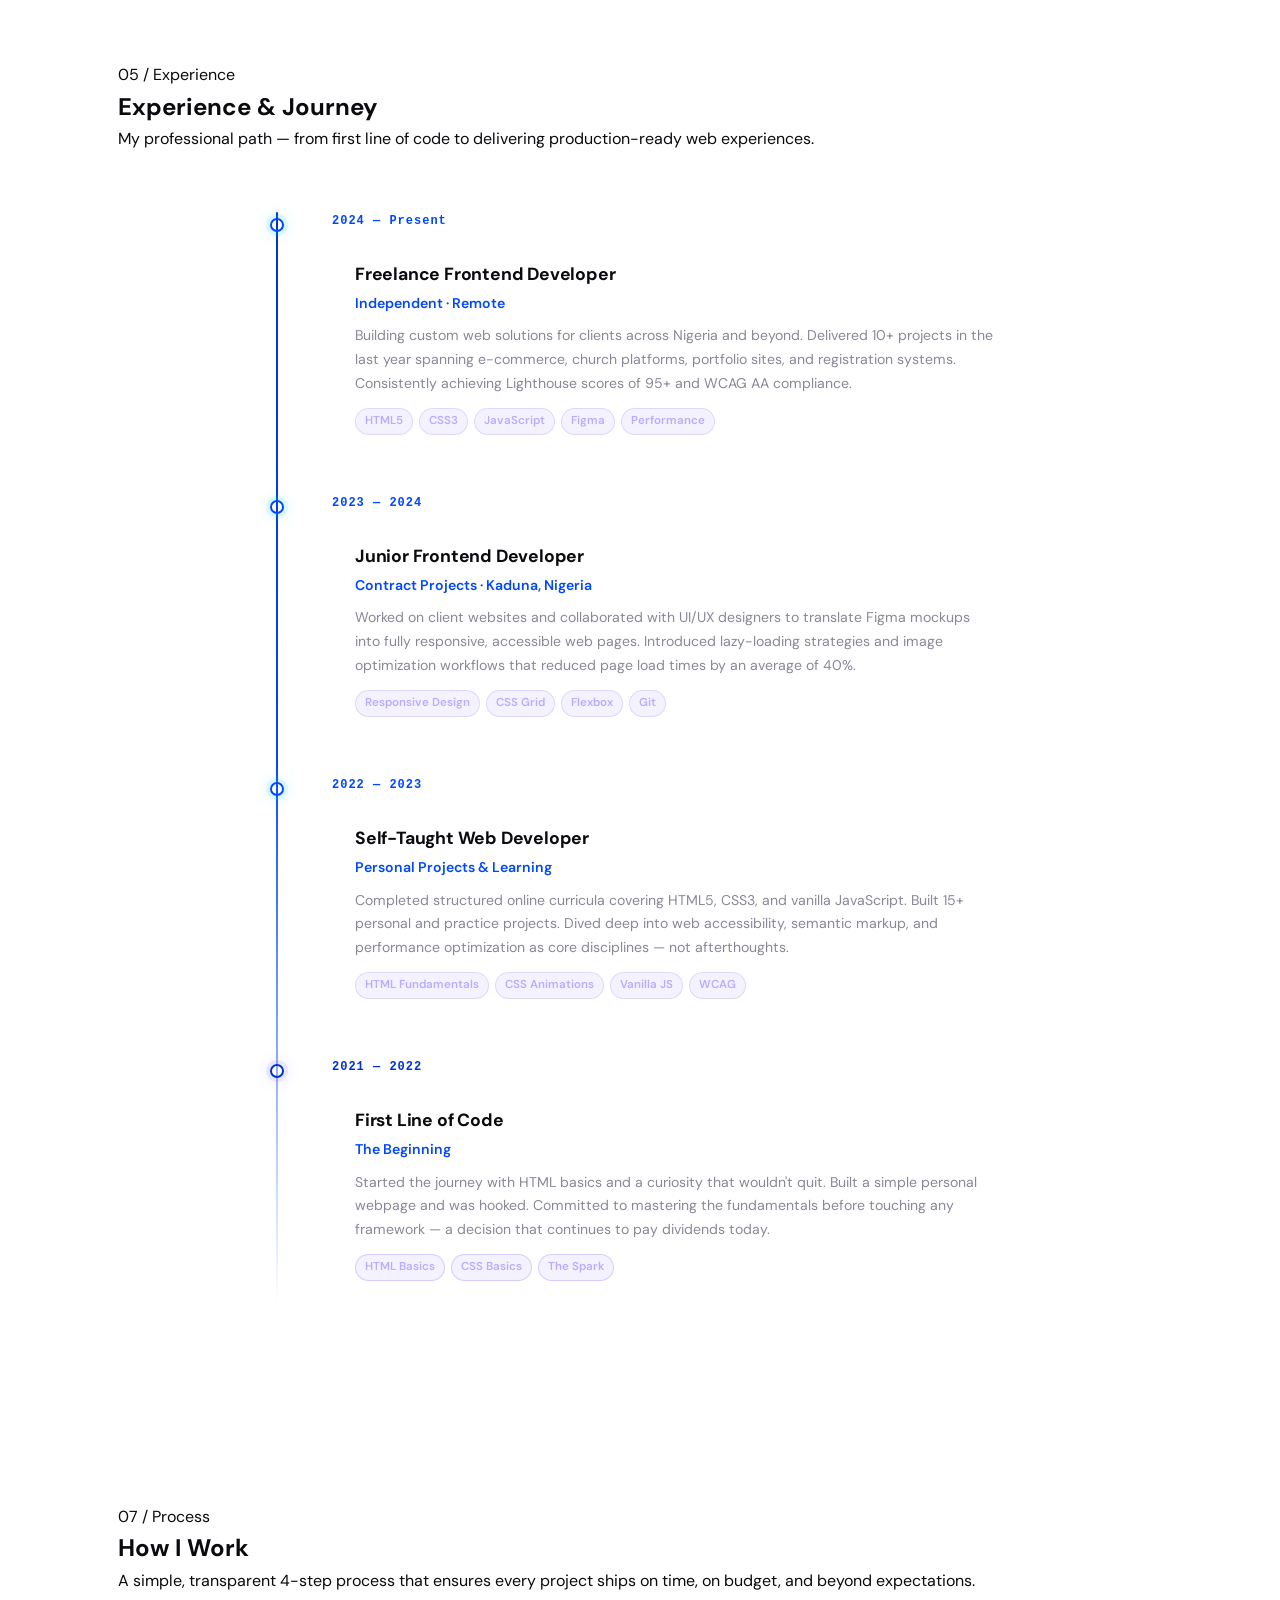
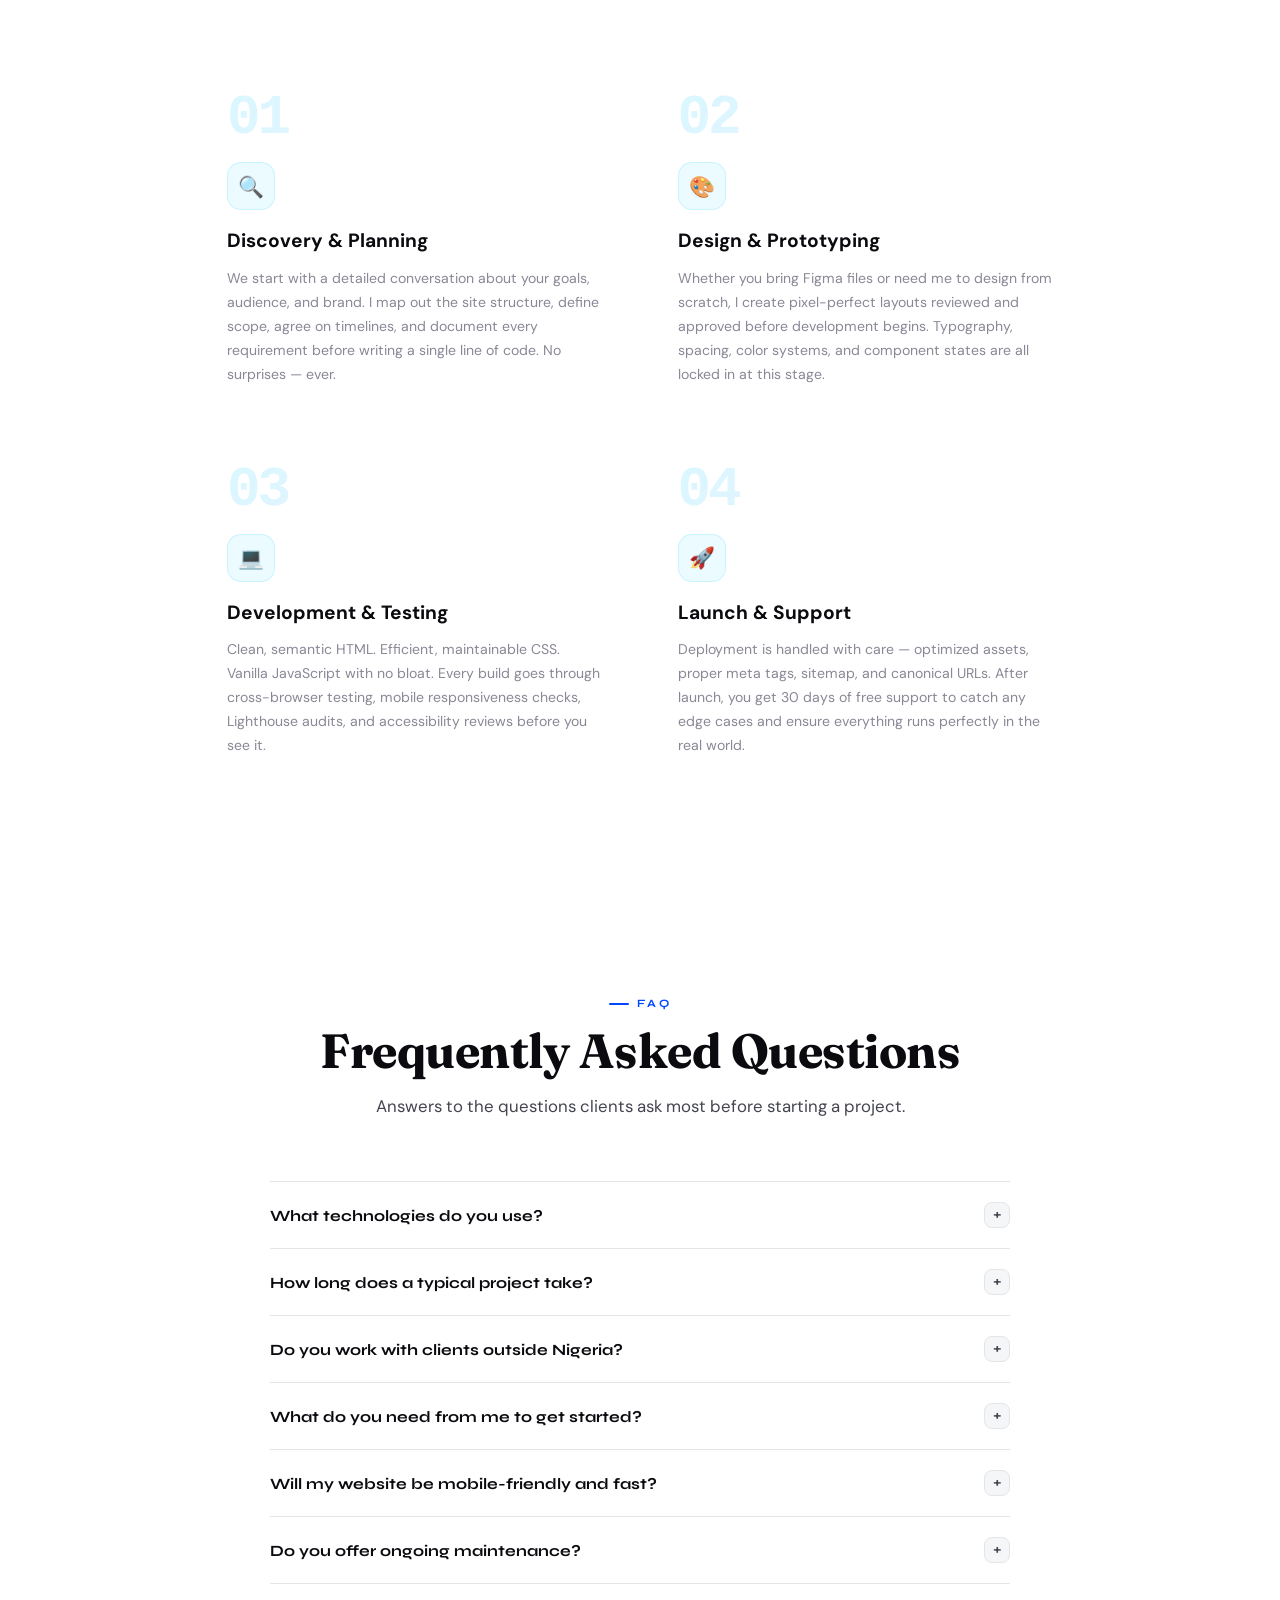
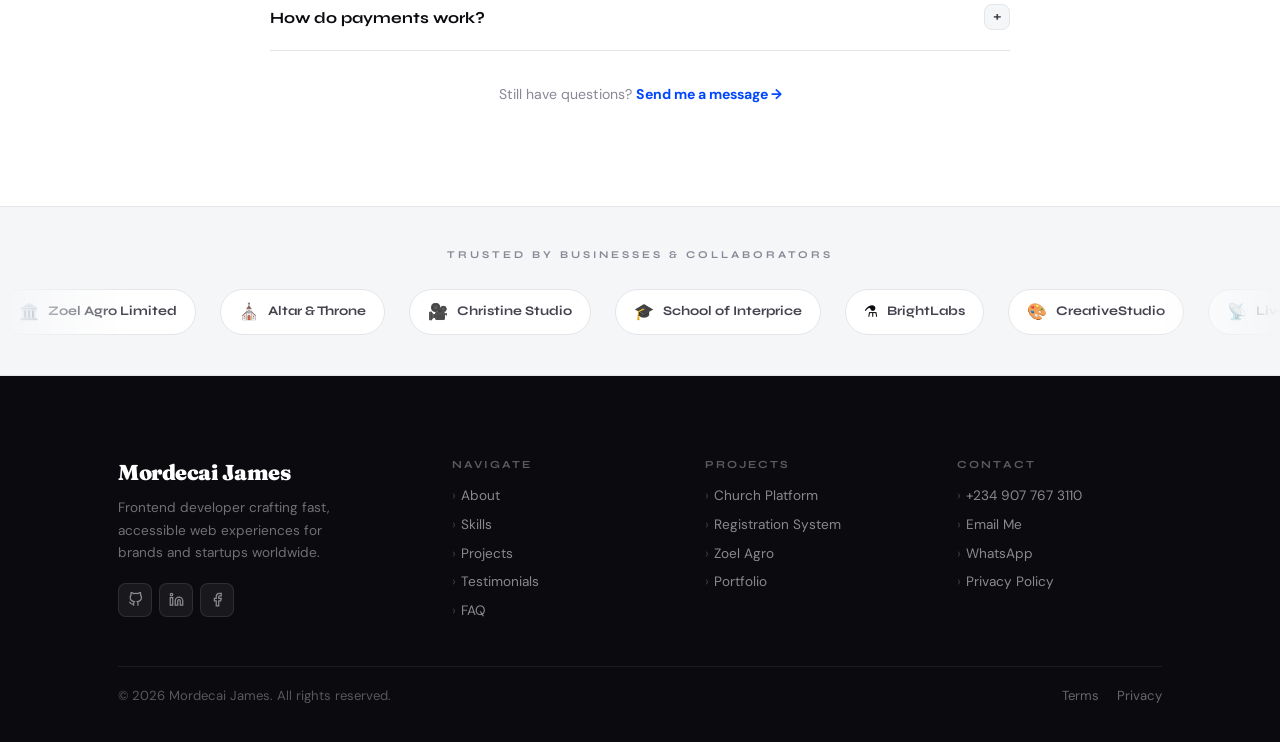
==== commit c074464f: "Update index.html" ====
--- a/index.html
+++ b/index.html
@@ -339,6 +339,187 @@
 .avail-note p:first-child::before{content:'';width:6px;height:6px;border-radius:50%;background:#80A8FF;flex-shrink:0;animation:dotPulse 1.8s ease-in-out infinite}
 .avail-note p:last-child{font-size:.79rem;color:rgba(255,255,255,.5);line-height:1.5}
 
+/* ── Experience Timeline ── */
+.timeline {
+  position: relative;
+  padding-left: clamp(24px, 5vw, 40px);
+  max-width: 760px;
+  margin: 0 auto;
+}
+.timeline::before {
+  content: '';
+  position: absolute;
+  left: clamp(10px, 2vw, 16px);
+  top: 0; bottom: 0;
+  width: 2px;
+  background: linear-gradient(180deg, var(--accent2), var(--accent), transparent);
+  border-radius: 2px;
+}
+.tl-item {
+  position: relative;
+  margin-bottom: clamp(24px, 5vw, 36px);
+  padding-left: clamp(24px, 5vw, 32px);
+}
+.tl-item:last-child { margin-bottom: 0; }
+.tl-dot {
+  position: absolute;
+  left: calc(-1 * clamp(24px, 5vw, 40px) + clamp(10px, 2vw, 16px) - 6px);
+  top: 6px;
+  width: 14px; height: 14px;
+  border-radius: 50%;
+  background: var(--bg);
+  border: 2.5px solid var(--accent);
+  box-shadow: 0 0 0 4px rgba(0,201,255,0.1), 0 0 16px rgba(0,201,255,0.3);
+  transition: var(--spring);
+  flex-shrink: 0;
+}
+.tl-item:hover .tl-dot {
+  background: var(--accent);
+  box-shadow: 0 0 0 6px rgba(0,201,255,0.15), 0 0 24px rgba(0,201,255,0.5);
+  transform: scale(1.2);
+}
+.tl-date {
+  font-family: 'Space Mono', monospace;
+  font-size: 0.75rem;
+  color: var(--accent);
+  font-weight: 700;
+  letter-spacing: 1px;
+  margin-bottom: 6px;
+  display: block;
+}
+.tl-card {
+  background: rgba(255,255,255,0.025);
+  border: 1px solid rgba(255,255,255,0.06);
+  border-radius: 14px;
+  padding: clamp(16px, 3vw, 22px);
+  transition: var(--spring);
+  position: relative;
+  overflow: hidden;
+}
+.tl-card::before {
+  content: '';
+  position: absolute;
+  left: 0; top: 0; bottom: 0;
+  width: 3px;
+  background: linear-gradient(180deg, var(--accent2), var(--accent));
+  border-radius: 0 0 0 14px;
+  opacity: 0;
+  transition: opacity 300ms ease;
+}
+.tl-item:hover .tl-card::before { opacity: 1; }
+.tl-item:hover .tl-card {
+  transform: translateX(6px);
+  border-color: rgba(0,201,255,0.15);
+  box-shadow: 0 12px 32px rgba(0,0,0,0.25);
+}
+.tl-role {
+  font-size: clamp(1rem, 2.5vw, 1.1rem);
+  font-weight: 700;
+  margin: 0 0 4px;
+  letter-spacing: -0.2px;
+}
+.tl-company {
+  color: var(--accent);
+  font-size: 0.88rem;
+  font-weight: 600;
+  margin: 0 0 10px;
+}
+.tl-desc {
+  color: var(--muted);
+  font-size: 0.88rem;
+  line-height: 1.7;
+  margin: 0;
+}
+.tl-tags {
+  display: flex;
+  flex-wrap: wrap;
+  gap: 6px;
+  margin-top: 12px;
+}
+.tl-tag {
+  font-size: 0.72rem;
+  padding: 3px 9px;
+  border-radius: 999px;
+  background: rgba(123,95,245,0.08);
+  border: 1px solid rgba(123,95,245,0.18);
+  color: rgba(180,165,255,0.9);
+  font-weight: 600;
+}
+
+/* ── Process / How I Work ── */
+.process-grid {
+  display: grid;
+  grid-template-columns: 1fr;
+  gap: 0;
+  position: relative;
+  max-width: 900px;
+  margin: 0 auto;
+}
+@media (min-width: 768px) {
+  .process-grid { grid-template-columns: repeat(2, 1fr); gap: 1px; }
+}
+.process-step {
+  padding: clamp(24px, 4vw, 36px);
+  position: relative;
+  border: 1px solid rgba(255,255,255,0.05);
+  background: rgba(255,255,255,0.02);
+  transition: var(--spring);
+  overflow: hidden;
+  cursor: default;
+}
+.process-step:first-child { border-radius: 20px 0 0 0; }
+.process-step:nth-child(2) { border-radius: 0 20px 0 0; }
+.process-step:nth-child(3) { border-radius: 0 0 0 20px; }
+.process-step:last-child { border-radius: 0 0 20px 0; }
+@media (max-width: 767px) {
+  .process-step { border-radius: 0; }
+  .process-step:first-child { border-radius: 20px 20px 0 0; }
+  .process-step:last-child { border-radius: 0 0 20px 20px; }
+}
+.process-step::before {
+  content: '';
+  position: absolute;
+  inset: 0;
+  background: linear-gradient(135deg, rgba(0,201,255,0.05), rgba(123,95,245,0.04));
+  opacity: 0;
+  transition: opacity 300ms ease;
+}
+.process-step:hover::before { opacity: 1; }
+.process-step:hover { transform: scale(1.02); z-index: 2; box-shadow: 0 20px 50px rgba(0,0,0,0.3); border-color: rgba(0,201,255,0.15); }
+.step-num {
+  font-family: 'Space Mono', monospace;
+  font-size: clamp(2.5rem, 6vw, 3.5rem);
+  font-weight: 700;
+  line-height: 1;
+  margin-bottom: 16px;
+  background: linear-gradient(135deg, rgba(0,201,255,0.15), rgba(123,95,245,0.1));
+  -webkit-background-clip: text;
+  -webkit-text-fill-color: transparent;
+  background-clip: text;
+  display: block;
+  letter-spacing: -3px;
+}
+.step-icon {
+  width: 48px; height: 48px;
+  border-radius: 14px;
+  display: flex;
+  align-items: center;
+  justify-content: center;
+  background: rgba(0,201,255,0.08);
+  border: 1px solid rgba(0,201,255,0.15);
+  margin-bottom: 16px;
+  color: var(--accent);
+  font-size: 1.3rem;
+  transition: var(--spring);
+}
+.process-step:hover .step-icon {
+  background: rgba(0,201,255,0.15);
+  transform: scale(1.1) rotate(-5deg);
+  box-shadow: 0 8px 24px rgba(0,201,255,0.15);
+}
+.step-title { font-size: clamp(1.05rem, 2.5vw, 1.2rem); font-weight: 700; margin-bottom: 10px; }
+.step-desc { color: var(--muted); font-size: 0.88rem; line-height: 1.7; }
+
 /* ══ FAQ ══ */
 .faq-list{max-width:740px;margin:0 auto}
 .faq-item{border-bottom:1px solid var(--border)}
@@ -422,7 +603,9 @@
       <a href="#projects"     class="nav-link">Projects</a>
       <a href="#testimonials" class="nav-link">Reviews</a>
       <a href="#contact"      class="nav-link">Contact</a>
-      <a href="#faq" class="nav-link">FAQ</a>
+      <a href="#experience"      class="nav-link">Experience</a>
+      <a href="#process"      class="nav-link">How I Work</a>
+      <a href="#faq"      class="nav-link">FAQ</a>
       <a href="#contact" class="btn-primary" style="margin-left:10px">Hire Me</a>
     </nav>
     <button id="mobileBtn" class="mobile-toggle" type="button" aria-expanded="false" aria-controls="mobileMenu" aria-label="Open navigation menu">
@@ -443,13 +626,15 @@
       <button id="mobileClose" class="mobile-close" type="button" aria-label="Close navigation menu">✕</button>
     </div>
     <nav class="mobile-nav" aria-label="Mobile navigation">
-      <a href="#home"         class="mobile-link">Home</a>
-      <a href="#about"        class="mobile-link">About</a>
-      <a href="#skills"       class="mobile-link">Skills</a>
-      <a href="#projects"     class="mobile-link">Projects</a>
-      <a href="#testimonials" class="mobile-link">Reviews</a>
-      <a href="#contact"      class="mobile-link">Contact</a>
-      <a href="#faq" class="mobile-link">FAQ</a>
+      <a href="#home"         class="nav-link">Home</a>
+      <a href="#about"        class="nav-link">About</a>
+      <a href="#skills"       class="nav-link">Skills</a>
+      <a href="#projects"     class="nav-link">Projects</a>
+      <a href="#testimonials" class="nav-link">Reviews</a>
+      <a href="#contact"      class="nav-link">Contact</a>
+      <a href="#experience"      class="nav-link">Experience</a>
+      <a href="#process"      class="nav-link">How I Work</a>
+      <a href="#faq"      class="nav-link">FAQ</a>
       <div class="mobile-divider"></div>
       <a href="#contact" class="btn-primary" style="justify-content:center;width:100%">Hire Me</a>
     </nav>
@@ -865,6 +1050,146 @@
   </div>
 </section>
 
+<!-- ── EXPERIENCE TIMELINE ── -->
+    <section id="experience" class="section reveal">
+      <div class="container">
+        <header class="section-head">
+          <span class="section-number">05 / Experience</span>
+          <h2>Experience &amp; Journey</h2>
+          <p class="muted">My professional path — from first line of code to delivering production-ready web experiences.</p>
+        </header>
+
+        <div class="timeline">
+          <div class="tl-item">
+            <span class="tl-dot"></span>
+            <span class="tl-date">2024 — Present</span>
+            <div class="tl-card">
+              <h3 class="tl-role">Freelance Frontend Developer</h3>
+              <p class="tl-company">Independent · Remote</p>
+              <p class="tl-desc">
+                Building custom web solutions for clients across Nigeria and beyond. Delivered 10+ projects in the last year
+                spanning e-commerce, church platforms, portfolio sites, and registration systems. Consistently achieving
+                Lighthouse scores of 95+ and WCAG AA compliance.
+              </p>
+              <div class="tl-tags">
+                <span class="tl-tag">HTML5</span><span class="tl-tag">CSS3</span><span class="tl-tag">JavaScript</span><span class="tl-tag">Figma</span><span class="tl-tag">Performance</span>
+              </div>
+            </div>
+          </div>
+
+          <div class="tl-item">
+            <span class="tl-dot"></span>
+            <span class="tl-date">2023 — 2024</span>
+            <div class="tl-card">
+              <h3 class="tl-role">Junior Frontend Developer</h3>
+              <p class="tl-company">Contract Projects · Kaduna, Nigeria</p>
+              <p class="tl-desc">
+                Worked on client websites and collaborated with UI/UX designers to translate Figma mockups into fully responsive,
+                accessible web pages. Introduced lazy-loading strategies and image optimization workflows that reduced page
+                load times by an average of 40%.
+              </p>
+              <div class="tl-tags">
+                <span class="tl-tag">Responsive Design</span><span class="tl-tag">CSS Grid</span><span class="tl-tag">Flexbox</span><span class="tl-tag">Git</span>
+              </div>
+            </div>
+          </div>
+
+          <div class="tl-item">
+            <span class="tl-dot"></span>
+            <span class="tl-date">2022 — 2023</span>
+            <div class="tl-card">
+              <h3 class="tl-role">Self-Taught Web Developer</h3>
+              <p class="tl-company">Personal Projects &amp; Learning</p>
+              <p class="tl-desc">
+                Completed structured online curricula covering HTML5, CSS3, and vanilla JavaScript. Built 15+ personal
+                and practice projects. Dived deep into web accessibility, semantic markup, and performance optimization as
+                core disciplines — not afterthoughts.
+              </p>
+              <div class="tl-tags">
+                <span class="tl-tag">HTML Fundamentals</span><span class="tl-tag">CSS Animations</span><span class="tl-tag">Vanilla JS</span><span class="tl-tag">WCAG</span>
+              </div>
+            </div>
+          </div>
+
+          <div class="tl-item">
+            <span class="tl-dot" style="border-color:var(--accent2);box-shadow:0 0 0 4px rgba(123,95,245,0.1),0 0 16px rgba(123,95,245,0.3)"></span>
+            <span class="tl-date" style="color:var(--accent2)">2021 — 2022</span>
+            <div class="tl-card">
+              <h3 class="tl-role">First Line of Code</h3>
+              <p class="tl-company">The Beginning</p>
+              <p class="tl-desc">
+                Started the journey with HTML basics and a curiosity that wouldn't quit. Built a simple personal webpage
+                and was hooked. Committed to mastering the fundamentals before touching any framework — a decision that
+                continues to pay dividends today.
+              </p>
+              <div class="tl-tags">
+                <span class="tl-tag" style="border-color:rgba(123,95,245,0.25);color:rgba(180,165,255,0.9)">HTML Basics</span>
+                <span class="tl-tag" style="border-color:rgba(123,95,245,0.25);color:rgba(180,165,255,0.9)">CSS Basics</span>
+                <span class="tl-tag" style="border-color:rgba(123,95,245,0.25);color:rgba(180,165,255,0.9)">The Spark</span>
+              </div>
+            </div>
+          </div>
+        </div>
+      </div>
+    </section>
+
+    <!-- ── HOW I WORK (PROCESS) ── -->
+    <section id="process" class="section reveal">
+      <div class="container">
+        <header class="section-head">
+          <span class="section-number">07 / Process</span>
+          <h2>How I Work</h2>
+          <p class="muted">A simple, transparent 4-step process that ensures every project ships on time, on budget, and beyond expectations.</p>
+        </header>
+
+        <div class="process-grid">
+          <div class="process-step">
+            <span class="step-num">01</span>
+            <div class="step-icon">🔍</div>
+            <h3 class="step-title">Discovery &amp; Planning</h3>
+            <p class="step-desc">
+              We start with a detailed conversation about your goals, audience, and brand. I map out the site structure,
+              define scope, agree on timelines, and document every requirement before writing a single line of code.
+              No surprises — ever.
+            </p>
+          </div>
+
+          <div class="process-step">
+            <span class="step-num">02</span>
+            <div class="step-icon">🎨</div>
+            <h3 class="step-title">Design &amp; Prototyping</h3>
+            <p class="step-desc">
+              Whether you bring Figma files or need me to design from scratch, I create pixel-perfect layouts reviewed
+              and approved before development begins. Typography, spacing, color systems, and component states are all
+              locked in at this stage.
+            </p>
+          </div>
+
+          <div class="process-step">
+            <span class="step-num">03</span>
+            <div class="step-icon">💻</div>
+            <h3 class="step-title">Development &amp; Testing</h3>
+            <p class="step-desc">
+              Clean, semantic HTML. Efficient, maintainable CSS. Vanilla JavaScript with no bloat. Every build goes through
+              cross-browser testing, mobile responsiveness checks, Lighthouse audits, and accessibility reviews before
+              you see it.
+            </p>
+          </div>
+
+          <div class="process-step">
+            <span class="step-num">04</span>
+            <div class="step-icon">🚀</div>
+            <h3 class="step-title">Launch &amp; Support</h3>
+            <p class="step-desc">
+              Deployment is handled with care — optimized assets, proper meta tags, sitemap, and canonical URLs. After
+              launch, you get 30 days of free support to catch any edge cases and ensure everything runs perfectly in
+              the real world.
+            </p>
+          </div>
+        </div>
+      </div>
+    </section>
+
 <!-- ══════ FAQ ══════ -->
 <section id="faq" class="section">
   <div class="container">
@@ -875,7 +1200,7 @@
     </div>
     <div class="faq-list reveal">
       <div class="faq-item"><button class="faq-btn" id="faq-q1" aria-expanded="false" aria-controls="faq-1">What technologies do you use?<span class="faq-icon" aria-hidden="true">+</span></button><div class="faq-answer" id="faq-1" role="region" aria-labelledby="faq-q1"><p>I specialize in the core web stack: HTML5, CSS3, and vanilla JavaScript (ES6+). I also work with Git for version control, Figma for design handoff, and Lighthouse for performance auditing. I avoid unnecessary frameworks where native tech delivers better performance.</p></div></div>
-      <div class="faq-item"><button class="faq-btn" id="faq-q2" aria-expanded="false" aria-controls="faq-2">How long does a typical project take?<span class="faq-icon" aria-hidden="true">+</span></button><div class="faq-answer" id="faq-2" role="region" aria-labelledby="faq-q2"><p>Timelines depend on scope. A simple 5-page website typically takes 2-3 days. A professional multi-page site with custom animations runs 3–5 days. Complex builds are quoted individually. I always provide a realistic timeline upfront and honor it.</p></div></div>
+      <div class="faq-item"><button class="faq-btn" id="faq-q2" aria-expanded="false" aria-controls="faq-2">How long does a typical project take?<span class="faq-icon" aria-hidden="true">+</span></button><div class="faq-answer" id="faq-2" role="region" aria-labelledby="faq-q2"><p>Timelines depend on scope. A simple 5-page website typically takes 5–7 days. A professional multi-page site with custom animations runs 10–14 days. Complex builds are quoted individually. I always provide a realistic timeline upfront and honor it.</p></div></div>
       <div class="faq-item"><button class="faq-btn" id="faq-q3" aria-expanded="false" aria-controls="faq-3">Do you work with clients outside Nigeria?<span class="faq-icon" aria-hidden="true">+</span></button><div class="faq-answer" id="faq-3" role="region" aria-labelledby="faq-q3"><p>Absolutely. I work with clients globally. My timezone is WAT (UTC+1) but I'm flexible to accommodate US, UK, and European clients. Communication via email, WhatsApp, or video call.</p></div></div>
       <div class="faq-item"><button class="faq-btn" id="faq-q4" aria-expanded="false" aria-controls="faq-4">What do you need from me to get started?<span class="faq-icon" aria-hidden="true">+</span></button><div class="faq-answer" id="faq-4" role="region" aria-labelledby="faq-q4"><p>A clear description of what you want, brand assets (logo, colors, fonts), reference sites you admire, and Figma files if available. No designs? No problem — I can work from a brief and create wireframes before coding.</p></div></div>
       <div class="faq-item"><button class="faq-btn" id="faq-q5" aria-expanded="false" aria-controls="faq-5">Will my website be mobile-friendly and fast?<span class="faq-icon" aria-hidden="true">+</span></button><div class="faq-answer" id="faq-5" role="region" aria-labelledby="faq-q5"><p>Yes — without exception. Every project is mobile-first, tested on multiple screen sizes. I optimize images, minimize render-blocking resources, and target 90+ Lighthouse scores. I include the audit report on delivery.</p></div></div>
@@ -893,7 +1218,6 @@
     <div class="marquee-track">
       <div class="client-pill"><span class="client-icon" aria-hidden="true">🏛️</span><span class="client-name">Zoel Agro Limited</span></div>
       <div class="client-pill"><span class="client-icon" aria-hidden="true">⛪</span><span class="client-name">Altar &amp; Throne</span></div>
-      <div class="client-pill"><span class="client-icon" aria-hidden="true">⛪</span><span class="client-name">TempleBreed &amp; International</span></div>
       <div class="client-pill"><span class="client-icon" aria-hidden="true">🎥</span><span class="client-name">Christine Studio</span></div>
       <div class="client-pill"><span class="client-icon" aria-hidden="true">🎓</span><span class="client-name">School of Interprice</span></div>
       <div class="client-pill"><span class="client-icon" aria-hidden="true">⚗️</span><span class="client-name">BrightLabs</span></div>
